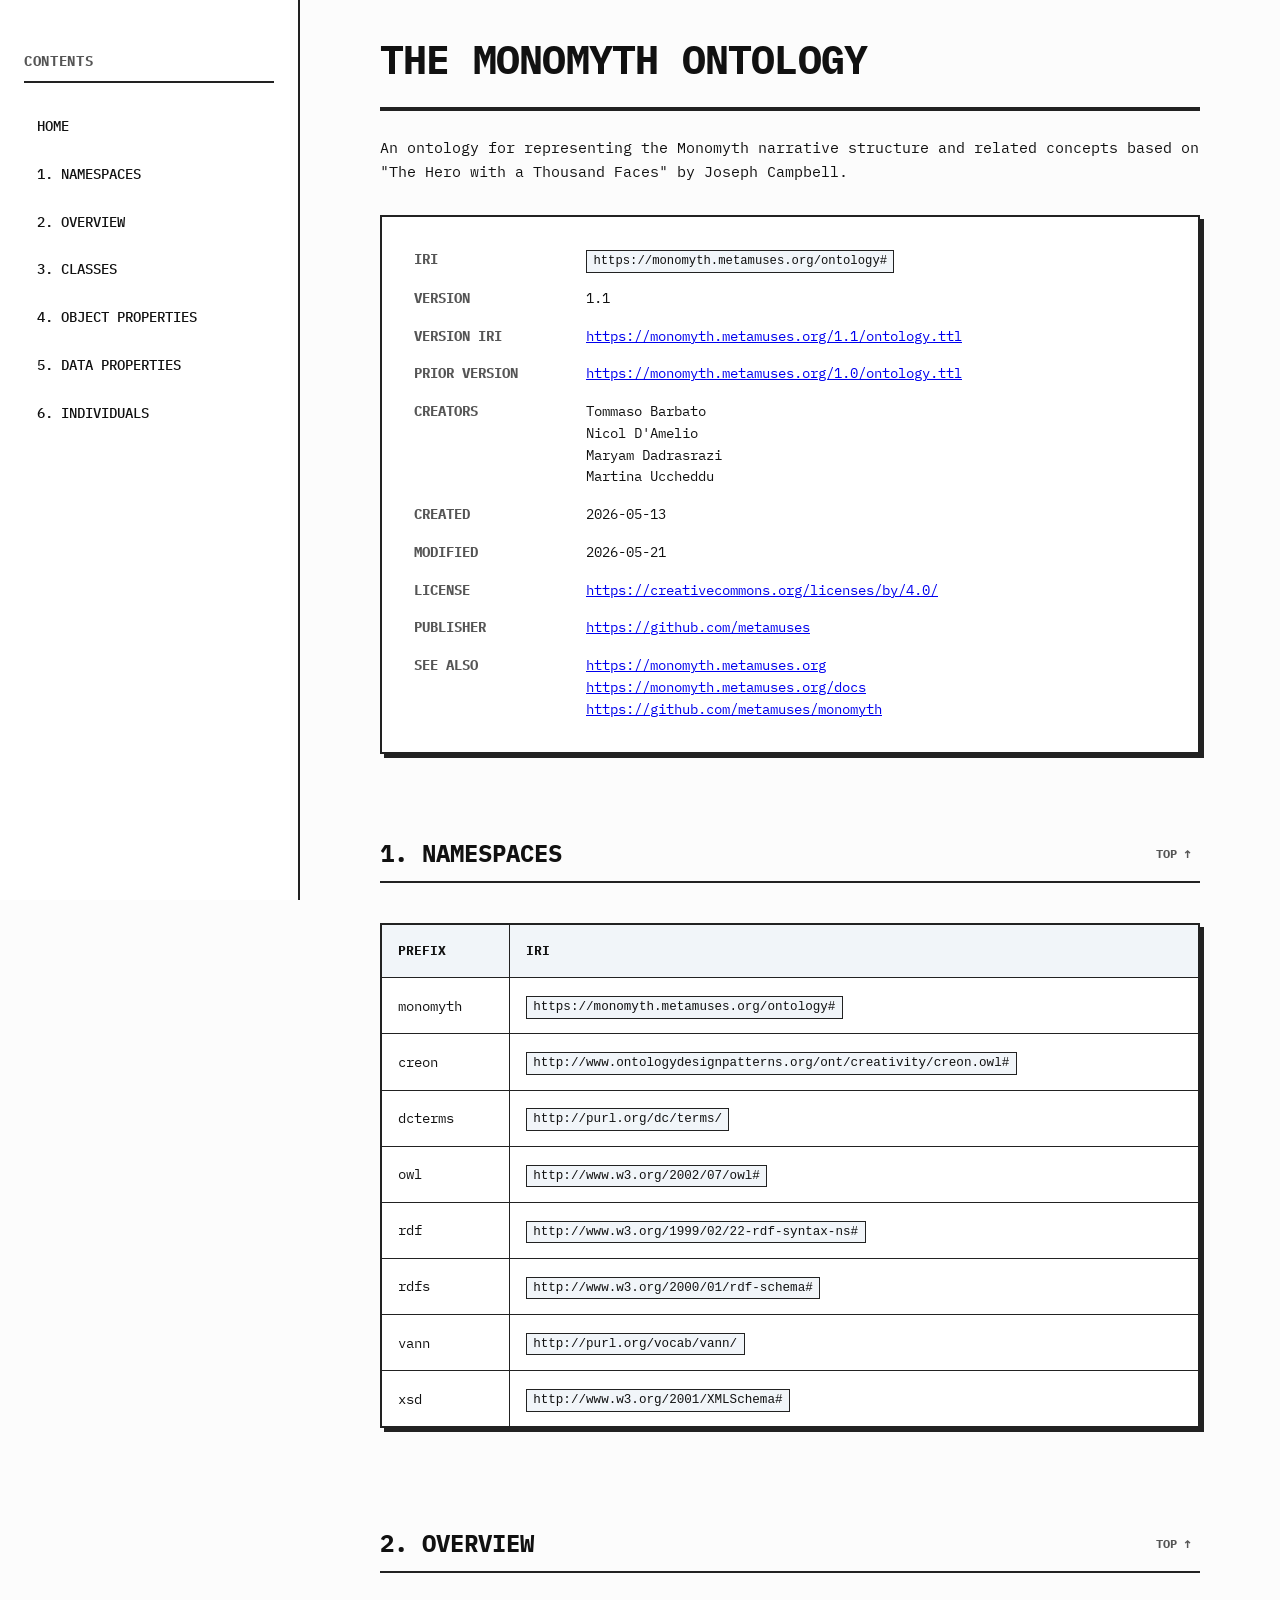
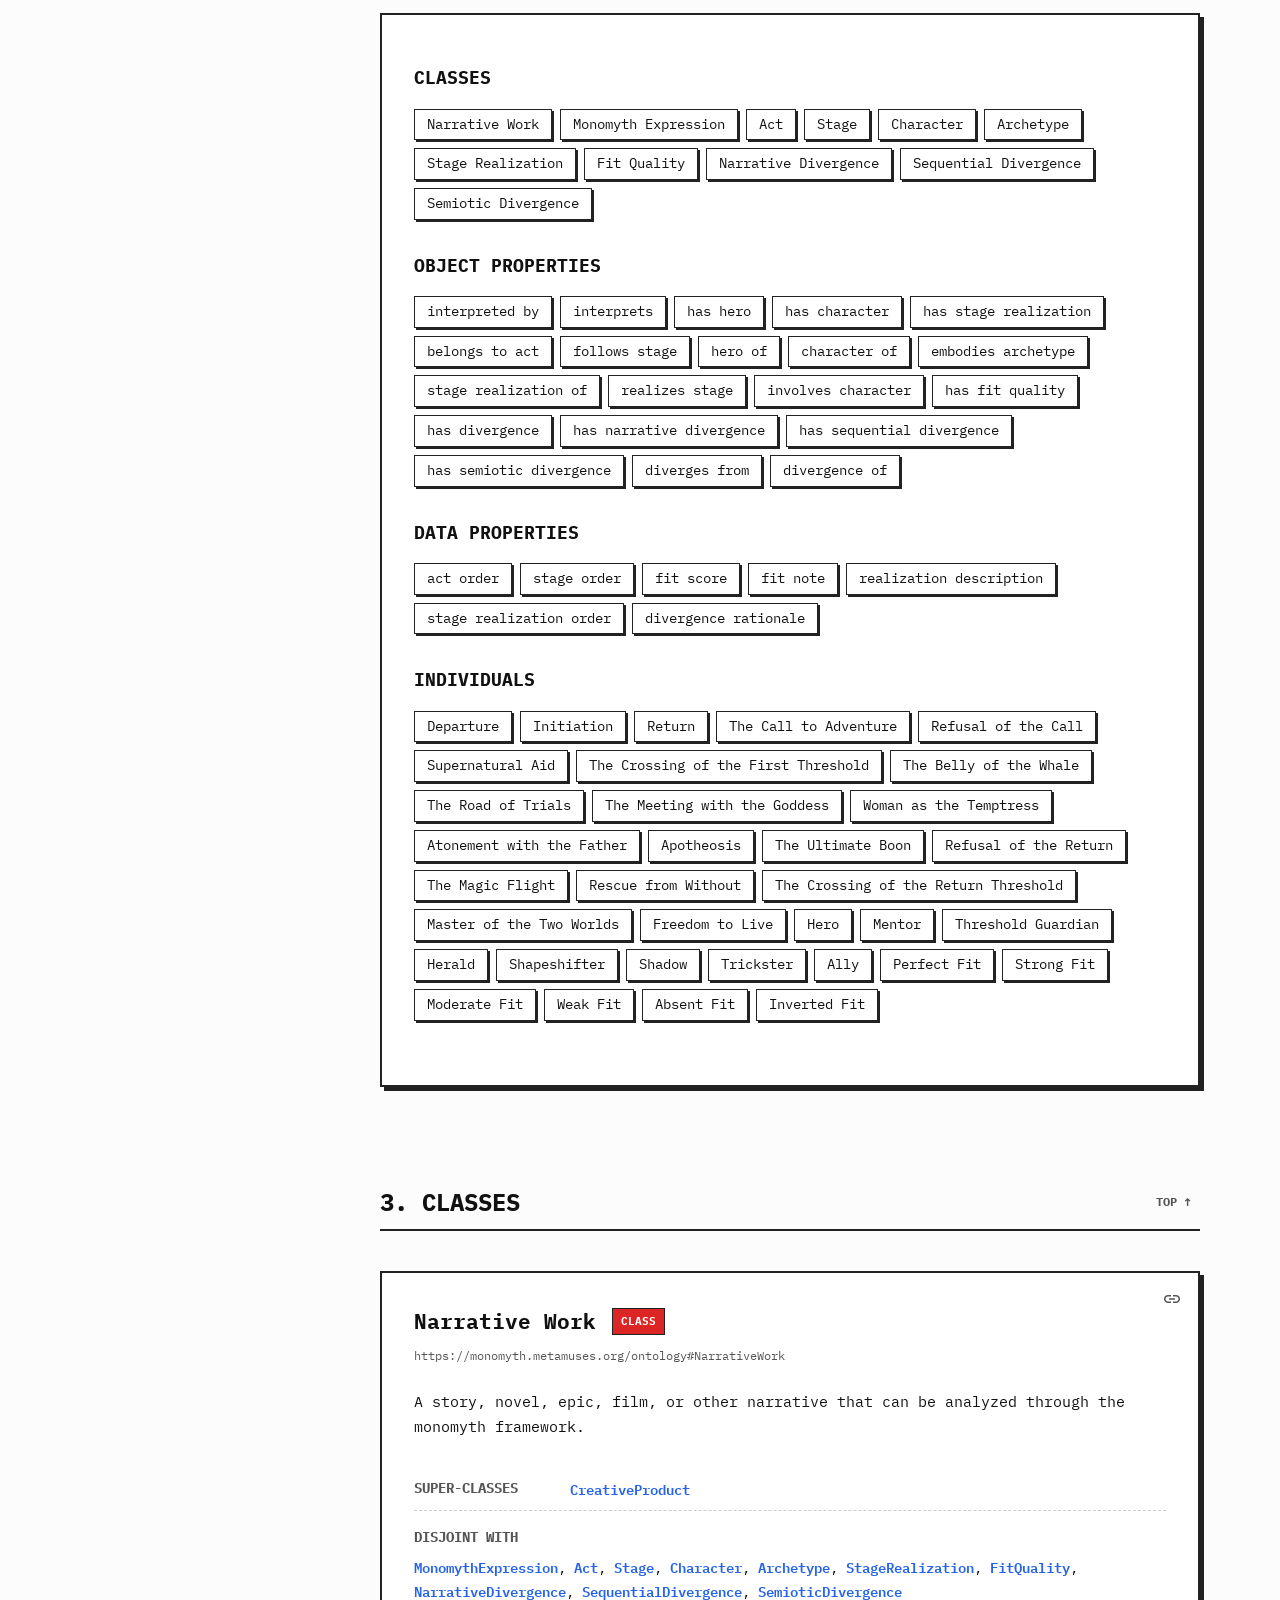
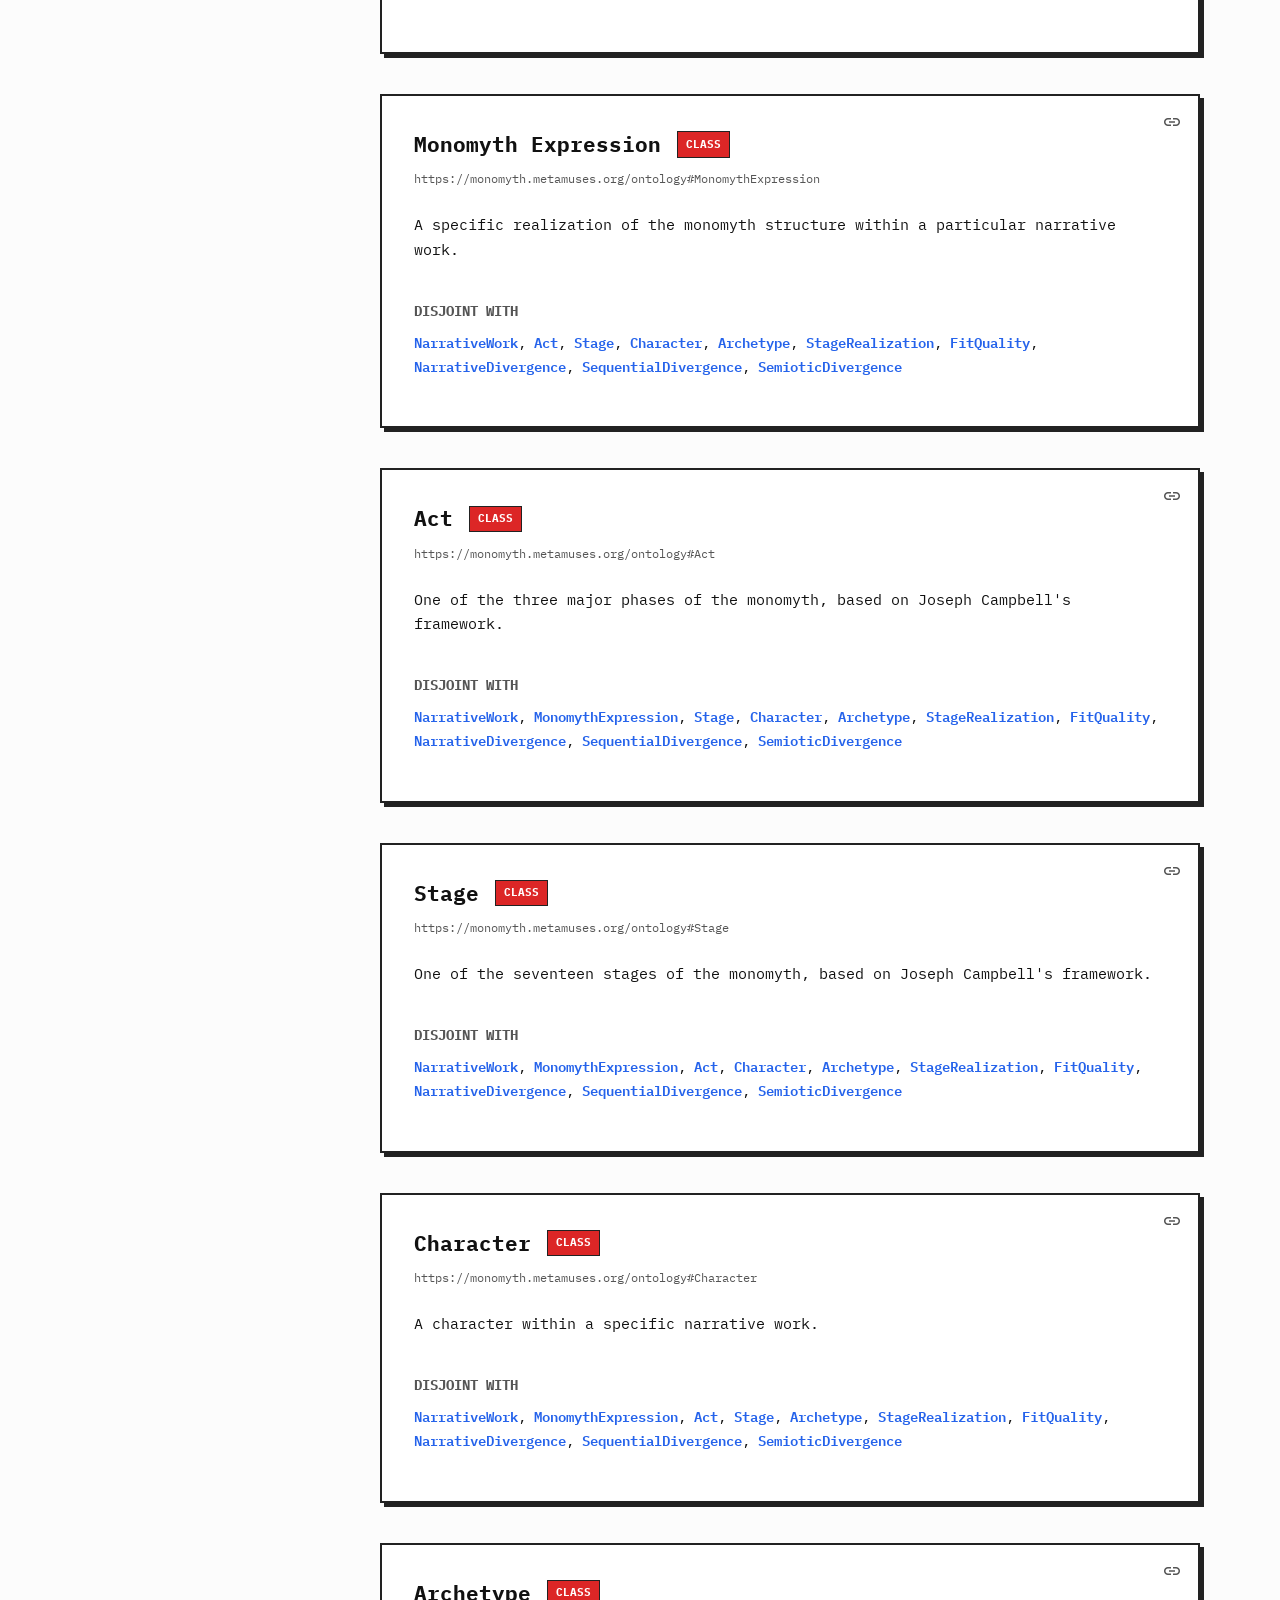
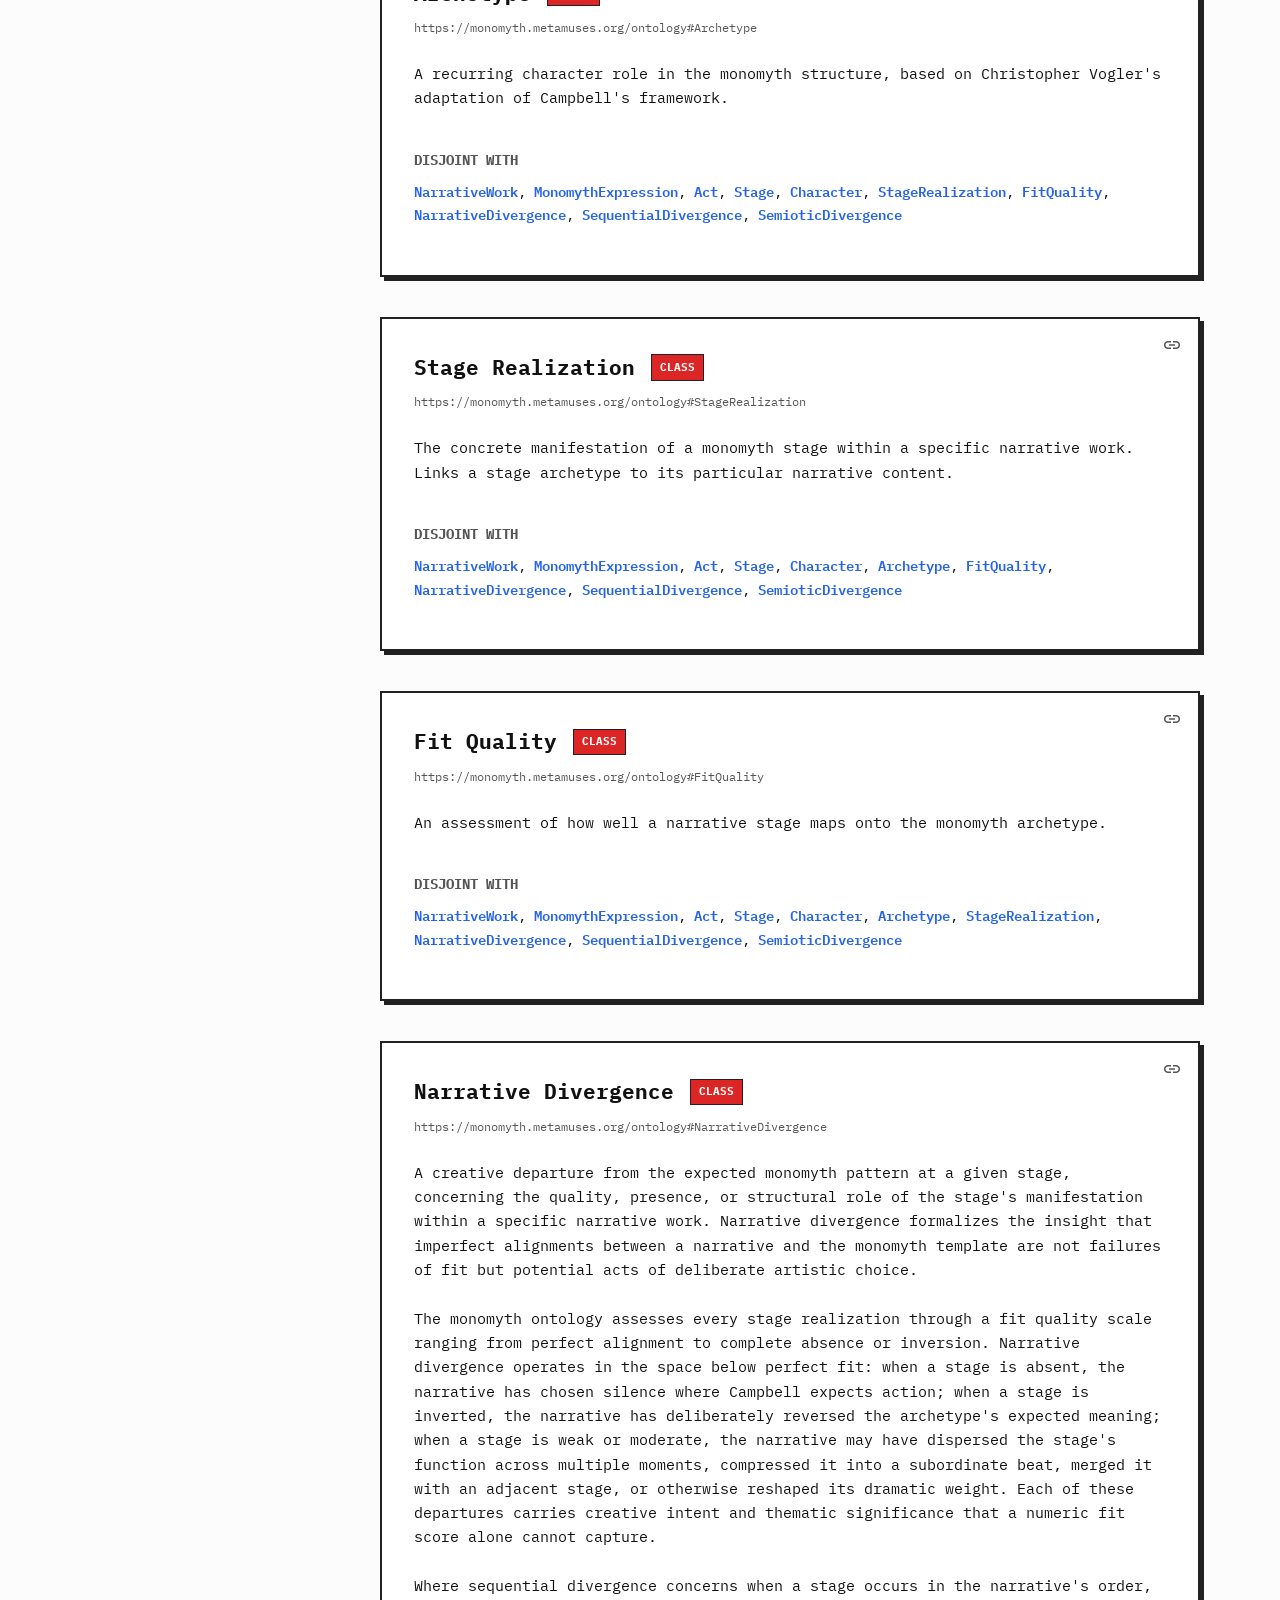
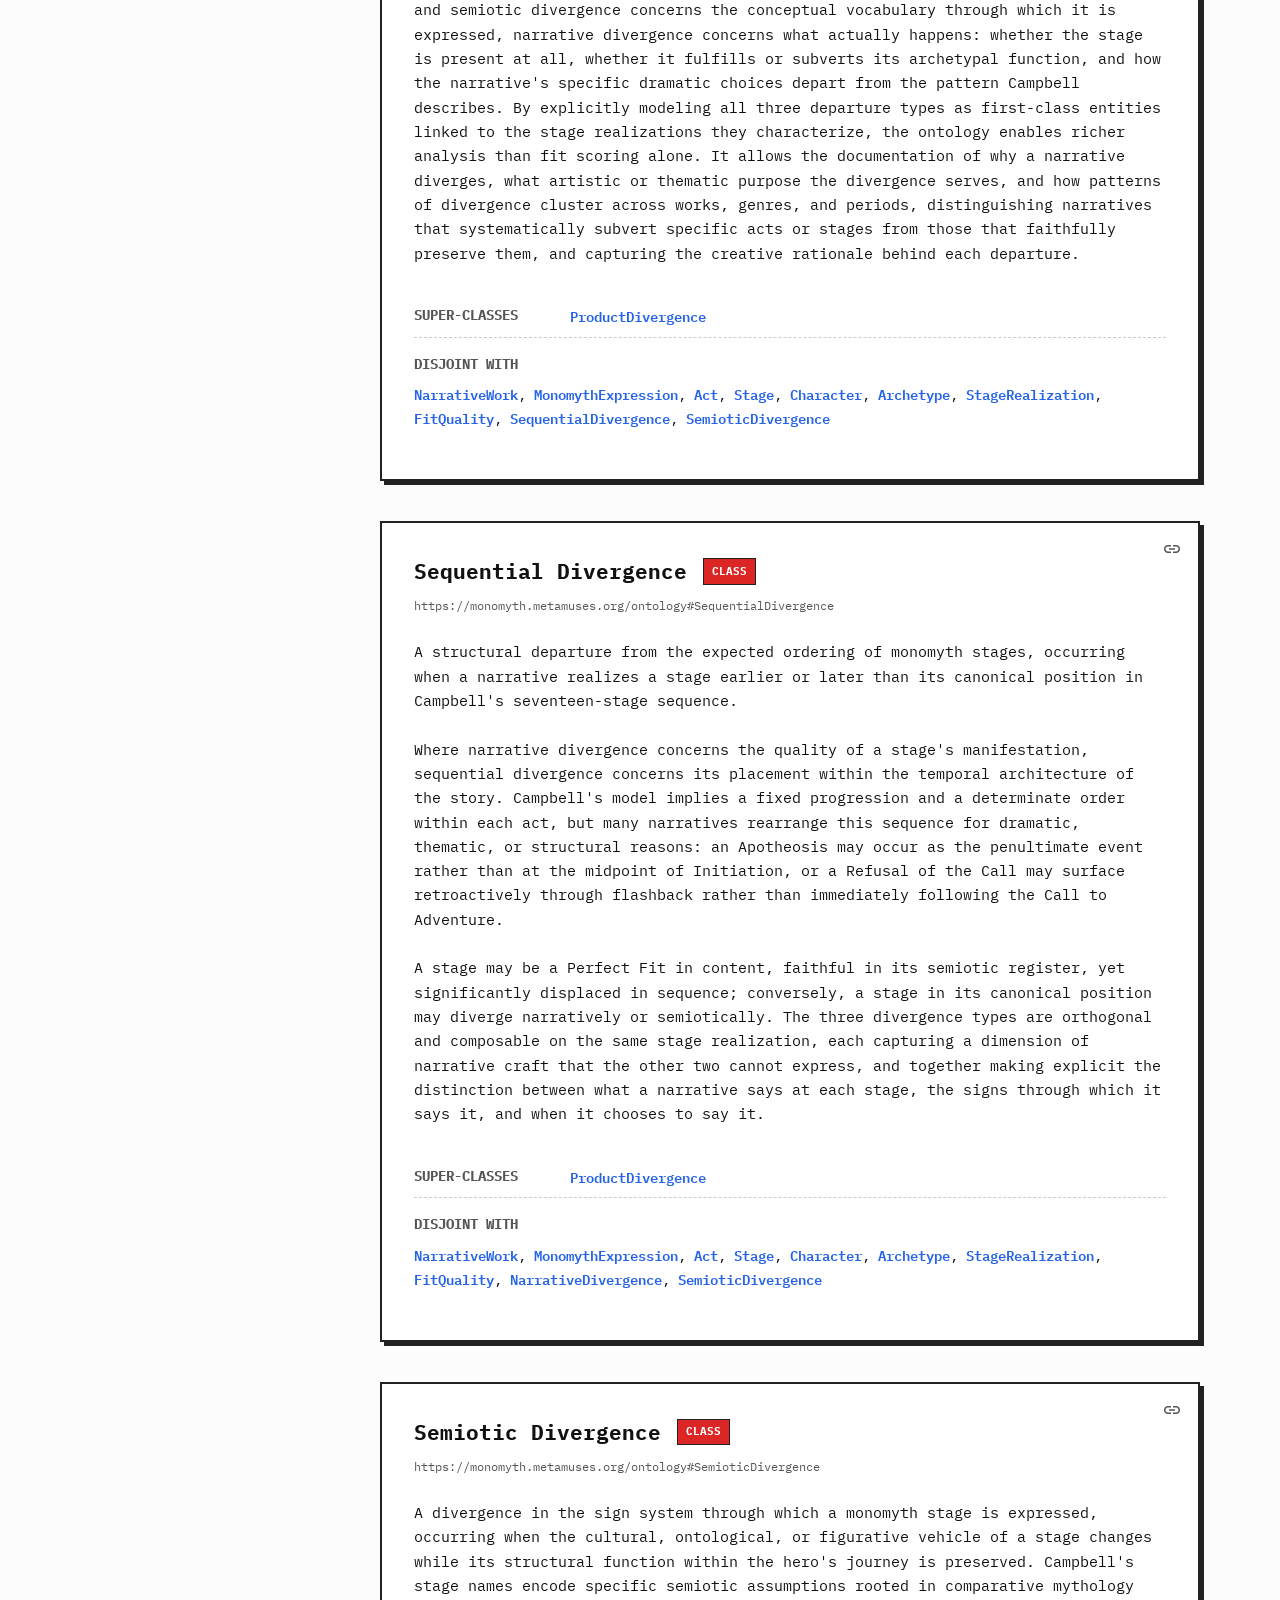
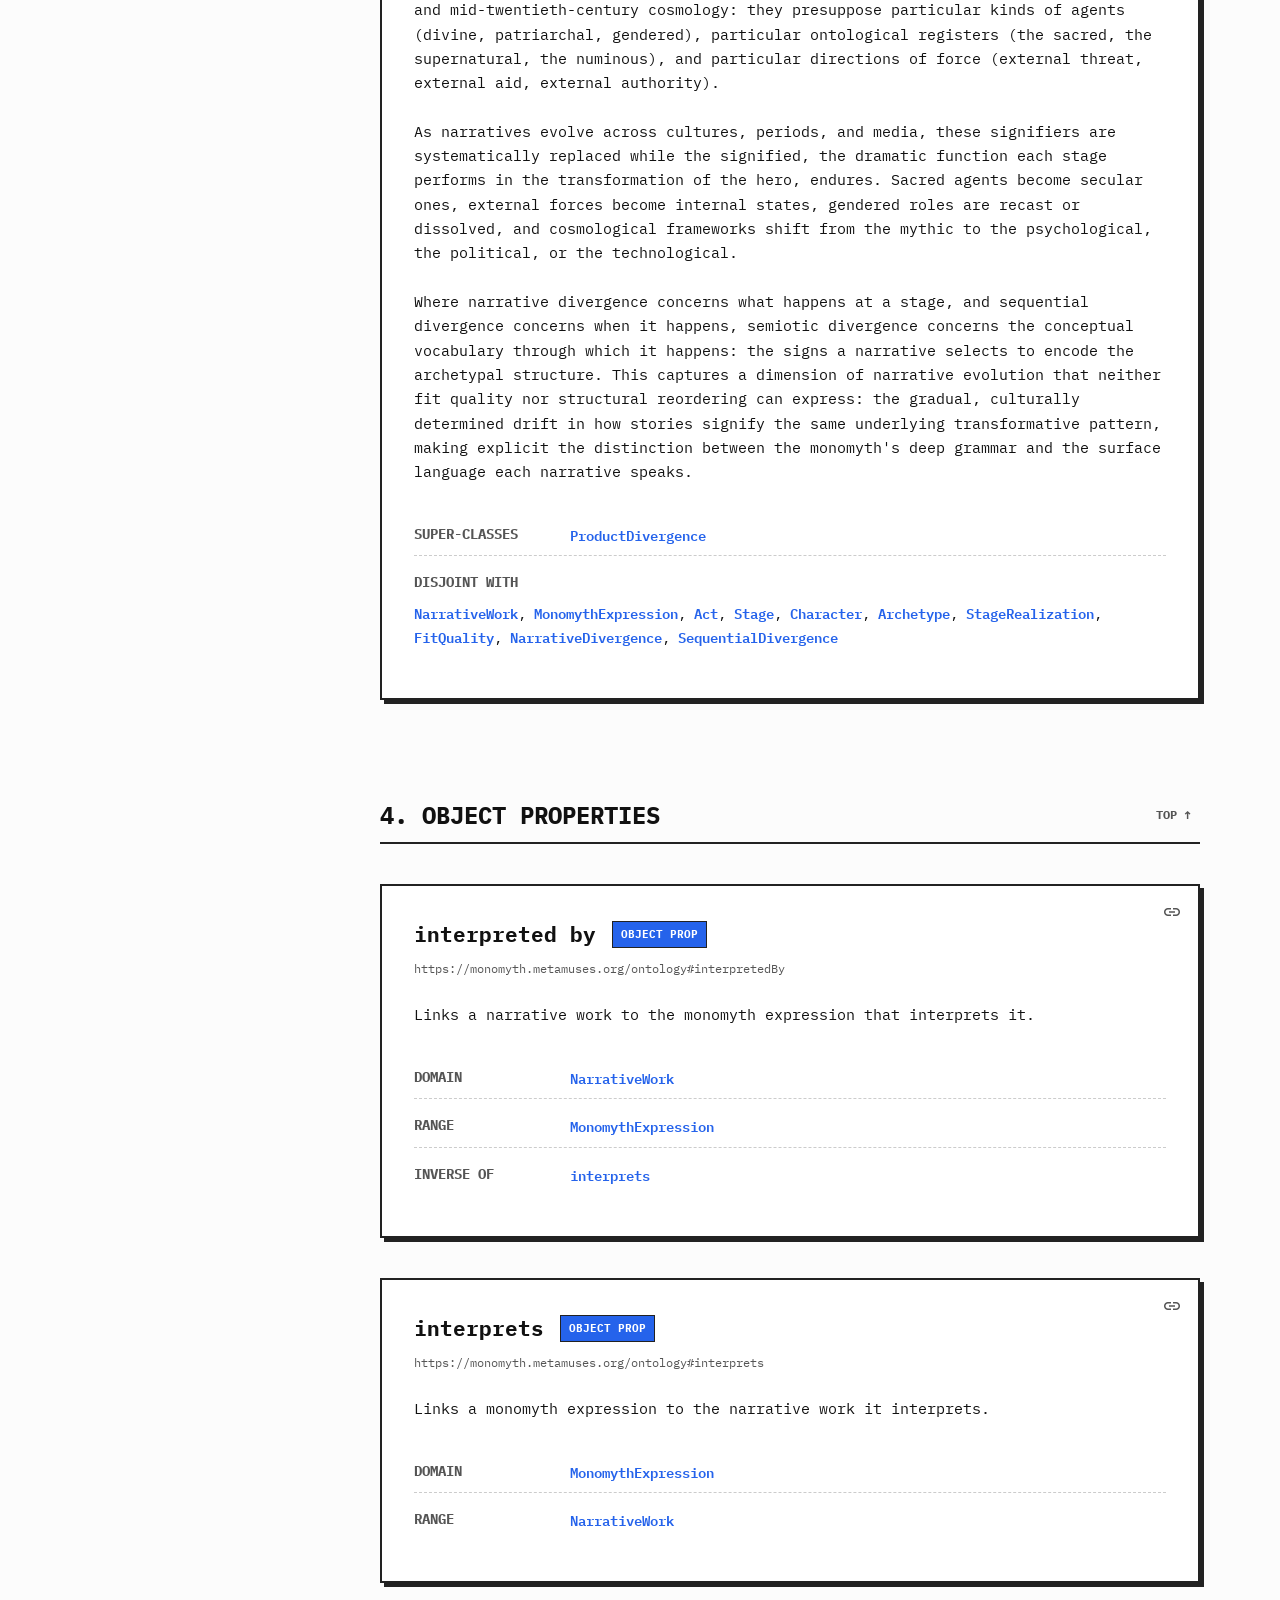
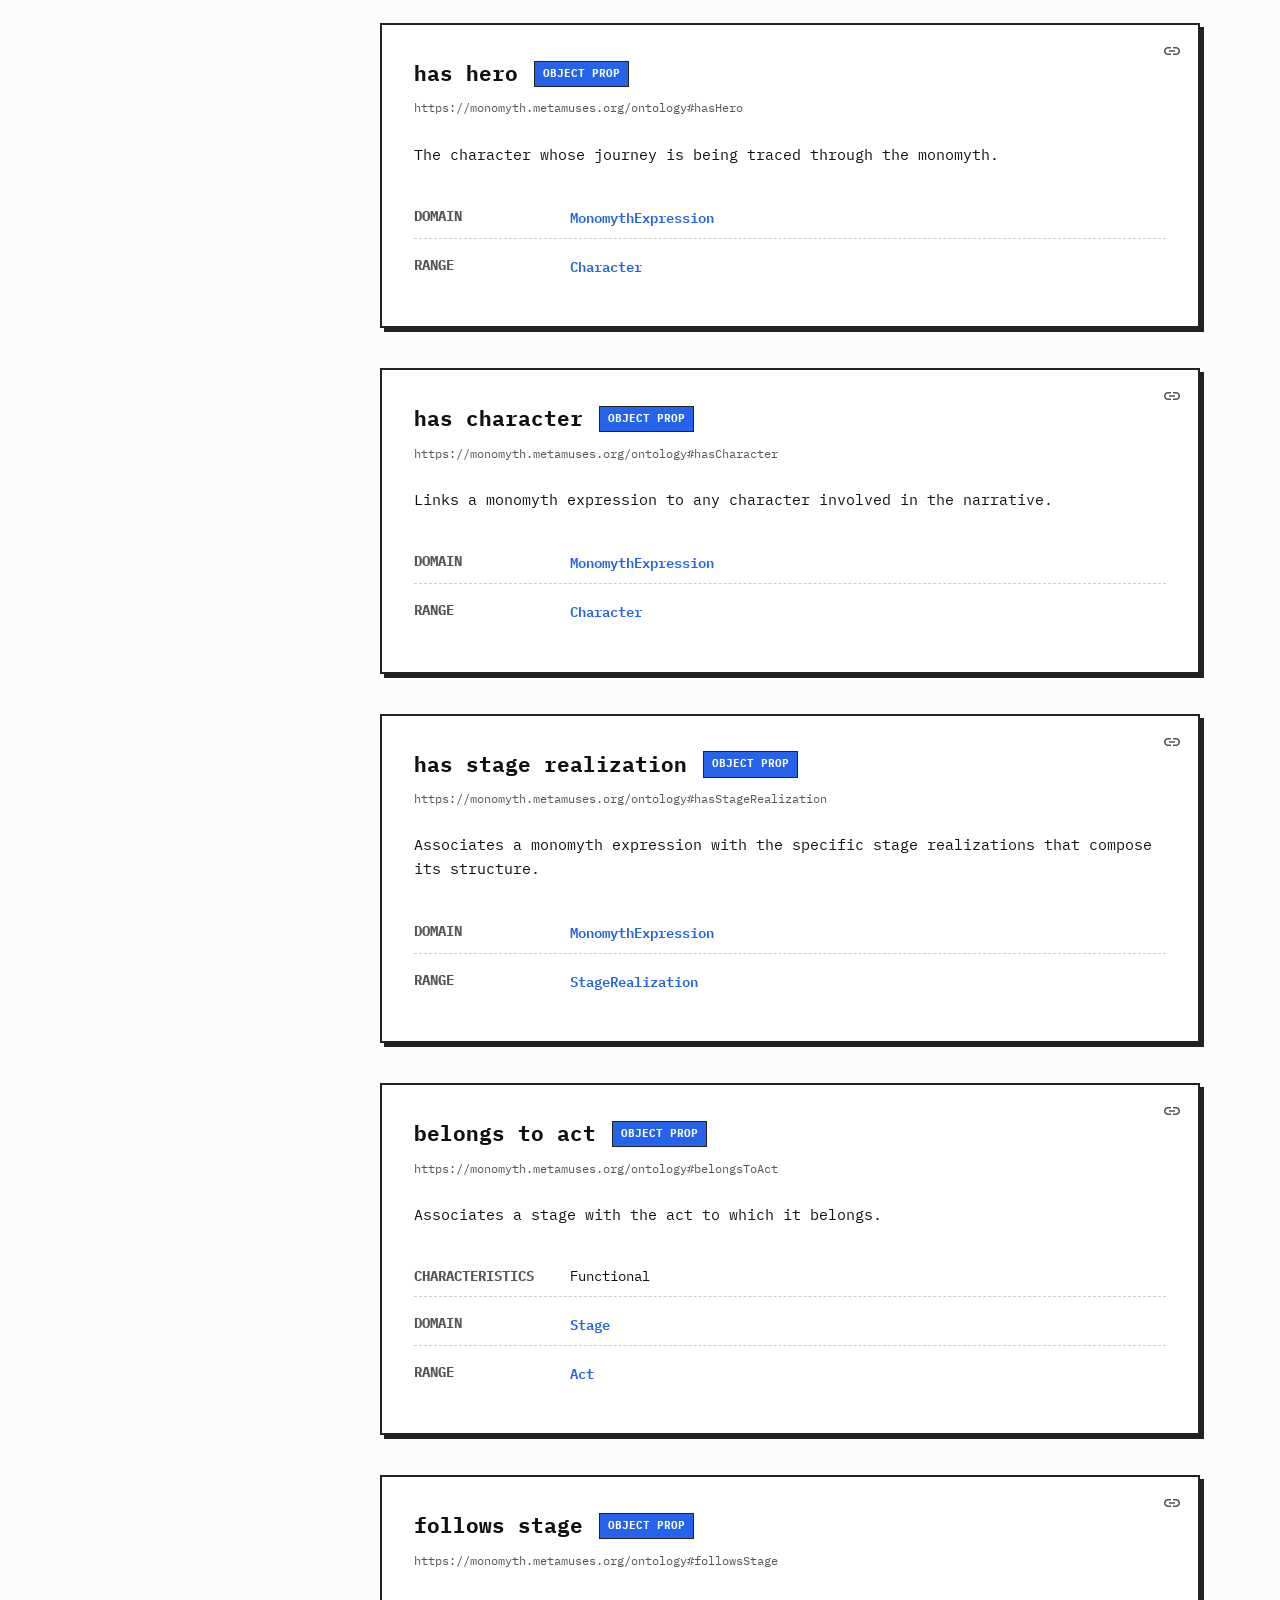
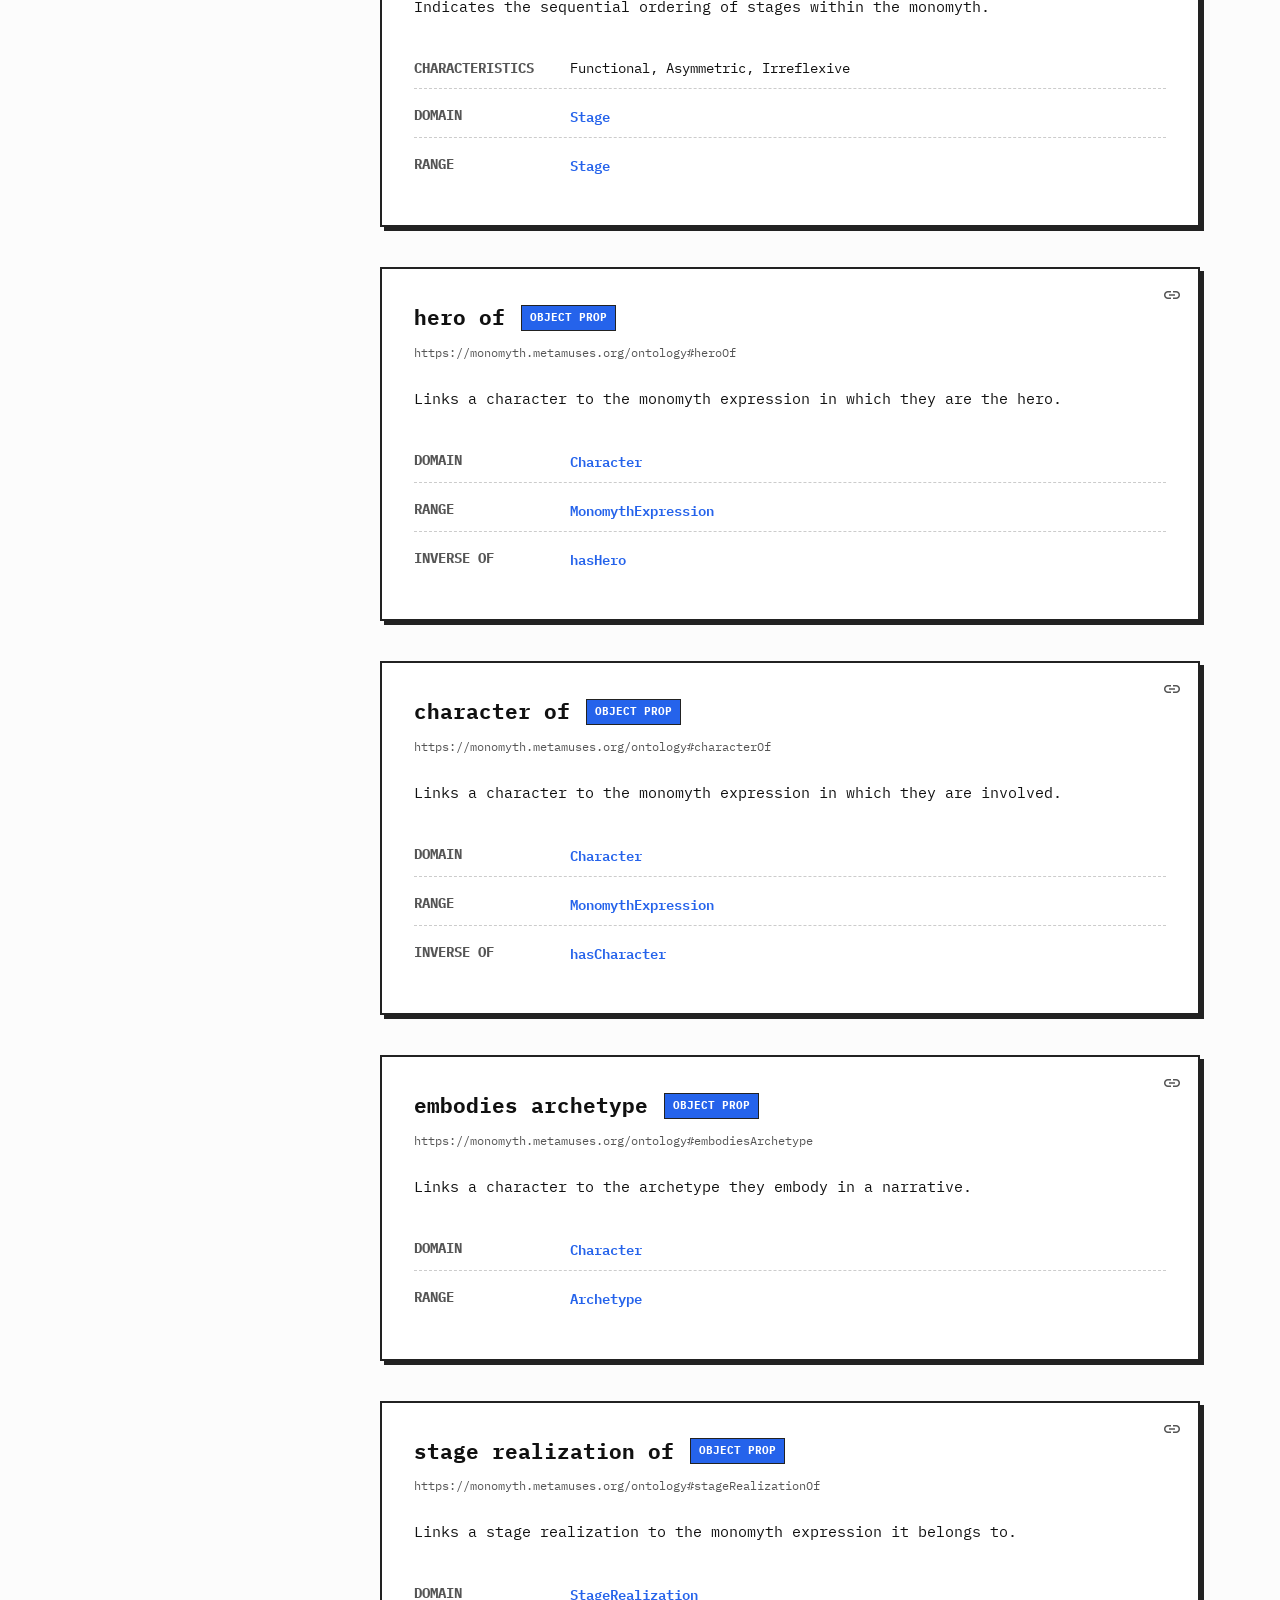
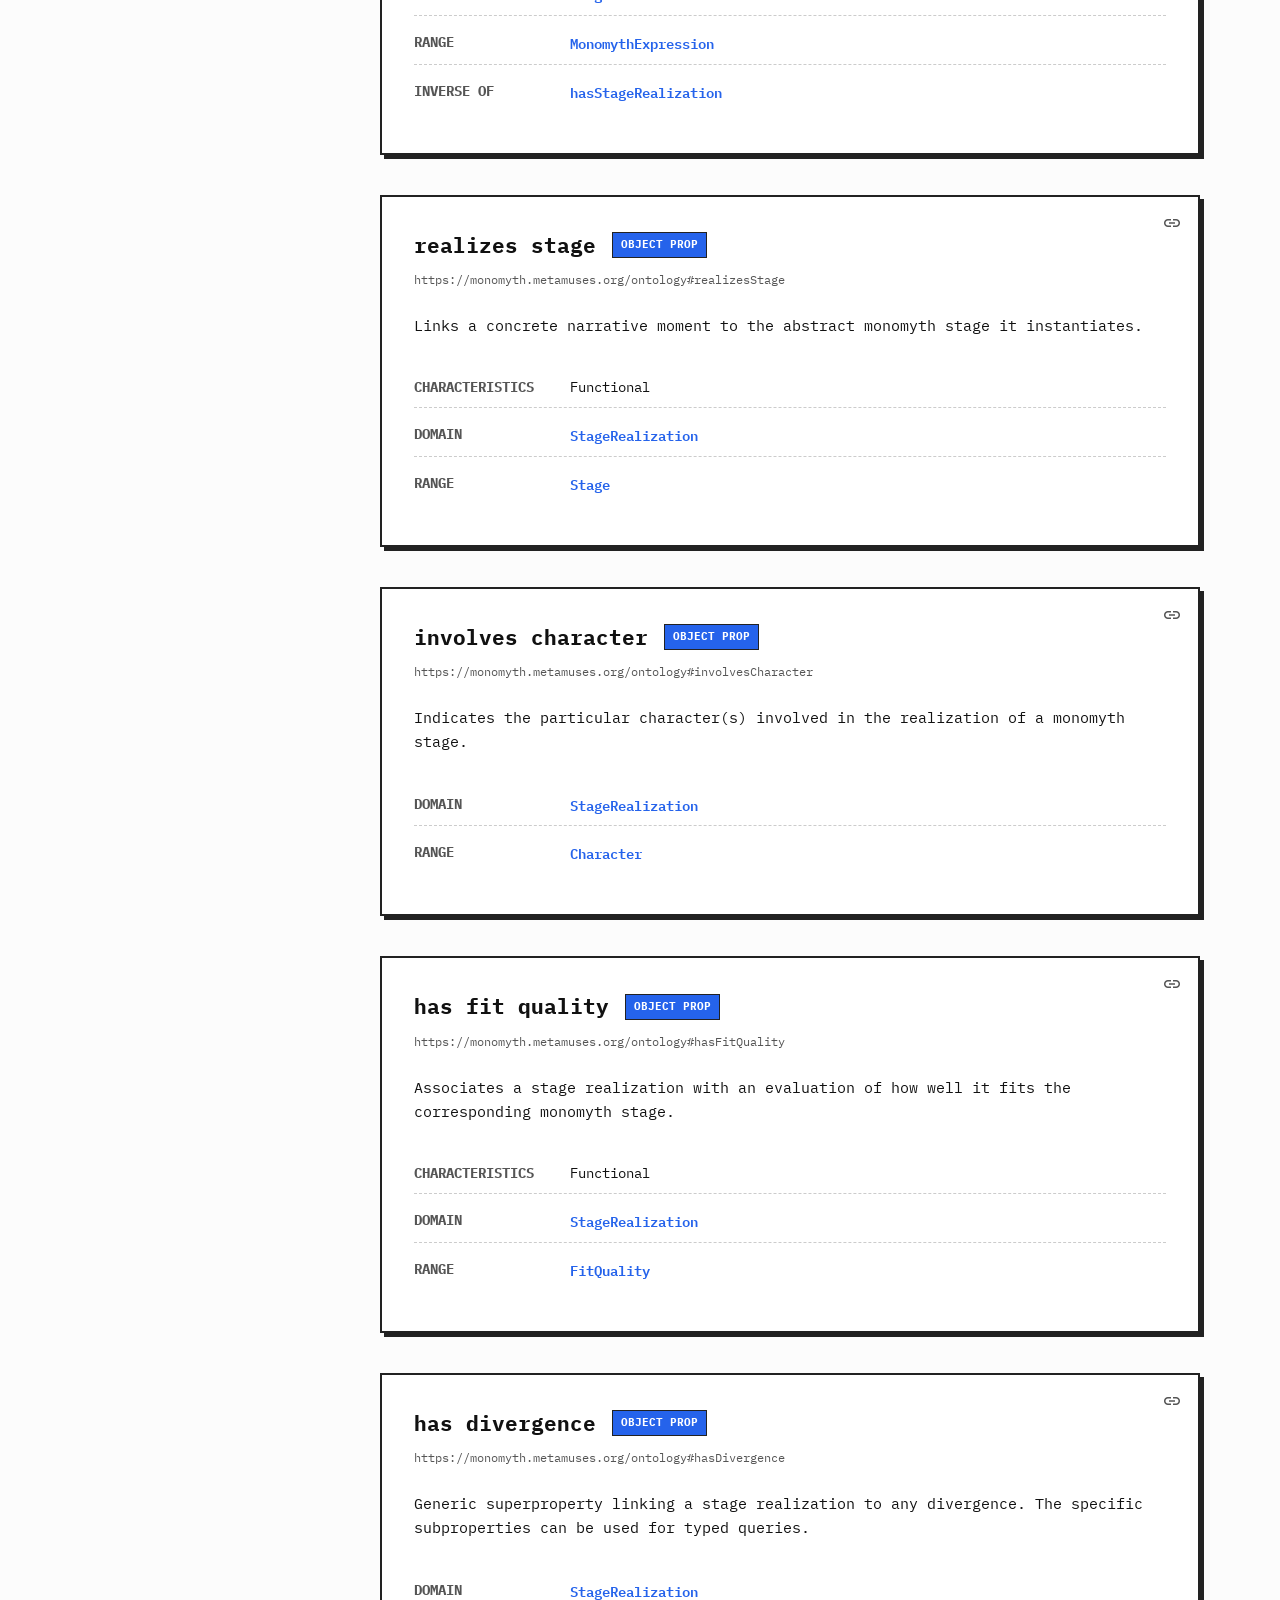
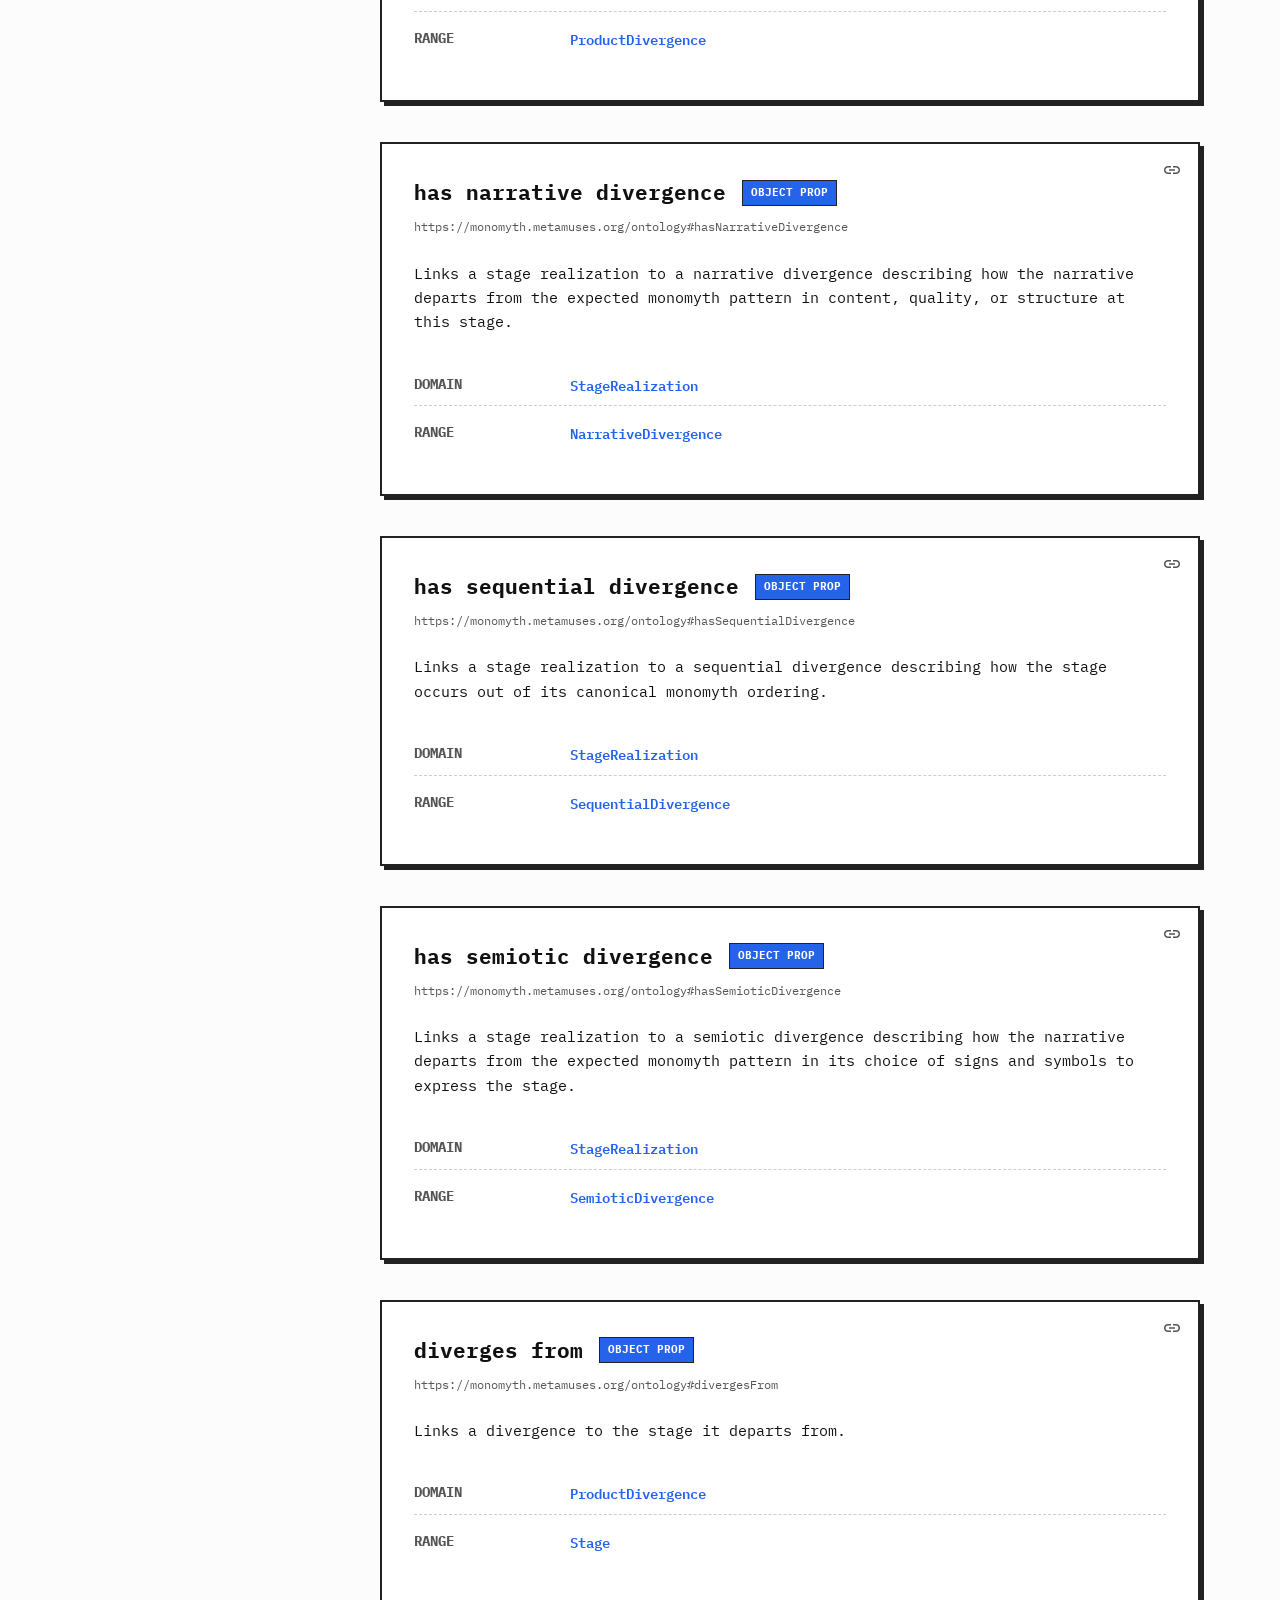
==== website/docs.html @ 97988327 "Add DOI to README section and to CITATION.cff" ====
<!DOCTYPE html>
<html lang="en">
<head>
    <meta charset="UTF-8">
    <meta name="viewport" content="width=device-width, initial-scale=1.0">
    <title>Monomyth - Documentation</title>
    <link rel="icon" type="image/svg+xml" href="/favicon.svg">
    <link rel="preconnect" href="https://fonts.googleapis.com">
    <link rel="preconnect" href="https://fonts.gstatic.com" crossorigin>
    <link href="https://fonts.googleapis.com/css2?family=IBM+Plex+Mono:ital,wght@0,400;0,500;0,600;0,700;1,400&display=swap" rel="stylesheet">
    <link href="https://fonts.googleapis.com/css2?family=Material+Symbols+Outlined:opsz,wght,FILL,GRAD@20,400,0,0" rel="stylesheet">
    <style>
        :root {
            --bg-color: #fcfcfc;
            --sidebar-bg: #ffffff;
            --text-main: #111111;
            --text-muted: #555555;
            --border-color: #222222;
            --card-bg: #ffffff;
            --primary-color: #2563eb;
            --primary-hover: #1d4ed8;
            --tag-class: #dc2626;
            --tag-op: #2563eb;
            --tag-dp: #16a34a;
            --tag-ni: #7c3aed;
            --font-mono: 'IBM Plex Mono', monospace;
        }

        html {
            scroll-behavior: smooth;
            scroll-padding-top: 28px;
        }

        * { box-sizing: border-box; }
        body {
            font-family: var(--font-mono);
            font-size: 14px;
            line-height: 1.6;
            color: var(--text-main);
            background-color: var(--bg-color);
            margin: 0;
            display: flex;
            overflow-wrap: break-word;
            word-wrap: break-word;
            -webkit-font-smoothing: antialiased;
        }
        .metadata-value { overflow-wrap: anywhere; word-break: break-word; }

        code {
            background: #f1f5f9;
            padding: 0.2rem 0.4rem;
            border-radius: 0;
            font-size: 0.9em;
            border: 1px solid var(--border-color);
            word-break: break-all;
            overflow-wrap: anywhere;
        }

        /* Sidebar */
        nav {
            width: 300px;
            height: 100vh;
            position: sticky;
            top: 0;
            background: var(--sidebar-bg);
            border-right: 2px solid var(--border-color);
            padding: 2.5rem 1.5rem;
            overflow-y: auto;
            flex-shrink: 0;
        }

        nav h2 { font-size: 0.85rem; text-transform: uppercase; color: var(--text-muted); letter-spacing: 0.05em; margin-bottom: 1.5rem; font-weight: 700; border-bottom: 2px solid var(--border-color); padding-bottom: 0.5rem; }
        nav ul { list-style: none; padding: 0; margin: 0; }
        nav li { margin-bottom: 0.5rem; }
        nav a {
            text-decoration: none;
            color: var(--text-main);
            font-size: 0.85rem;
            display: block;
            padding: 0.5rem 0.75rem;
            border: 1px solid transparent;
            transition: all 0.15s ease;
            font-weight: 500;
        }
        nav a:hover { background: #f1f5f9; border: 1px solid var(--border-color); color: var(--primary-color); }

        /* Main Content */
        main {
            flex-grow: 1;
            padding: 0rem 5rem;
            max-width: 1000px;
        }

        header { margin-bottom: 5rem; }
        header h1 { font-size: 2.5rem; font-weight: 700; margin-bottom: 1.5rem; text-transform: uppercase; letter-spacing: -0.02em; border-bottom: 4px solid var(--border-color); padding-bottom: 1rem; }

        .metadata-grid {
            display: grid;
            grid-template-columns: 140px 1fr;
            gap: 1rem 2rem;
            background: var(--card-bg);
            padding: 2rem;
            border: 2px solid var(--border-color);
            font-size: 0.85rem;
            box-shadow: 4px 4px 0 var(--border-color);
        }
        .metadata-label { font-weight: 700; color: var(--text-muted); text-transform: uppercase; }

        section { margin-bottom: 6rem; }
        section h2 {
            font-size: 1.5rem;
            font-weight: 700;
            margin-bottom: 2.5rem;
            padding-bottom: 0.5rem;
            border-bottom: 2px solid var(--border-color);
            display: flex;
            justify-content: space-between;
            align-items: center;
            text-transform: uppercase;
        }

        .entity-card {
            background: var(--card-bg);
            border: 2px solid var(--border-color);
            padding: 2rem;
            margin-bottom: 2.5rem;
            box-shadow: 4px 4px 0 var(--border-color);
            transition: transform 0.1s ease, box-shadow 0.1s ease;
            position: relative;
        }
        .entity-card:hover { transform: translate(-2px, -2px); box-shadow: 6px 6px 0 var(--border-color); }
        .entity-card.entity-preview-highlight {
            transform: translate(-2px, -2px);
            box-shadow: 6px 6px 0 var(--primary-color);
            border-color: var(--primary-color);
        }
        .overview-link:hover,
        .overview-link.is-hovering {
            background: #e2e8f0 !important;
            border-color: var(--text-main) !important;
        }

        .entity-header { display: flex; align-items: center; gap: 1rem; margin-bottom: 0.5rem; flex-wrap: wrap; }
        .entity-title { font-size: 1.3rem; font-weight: 700; margin: 0; }
        .entity-anchor {
            position: absolute;
            top: 1rem;
            right: 1rem;
            display: inline-flex;
            align-items: center;
            justify-content: center;
            color: var(--text-muted);
            text-decoration: none;
            transition: color 0.15s ease;
            font-size: 1rem;
            line-height: 1;
        }
        .entity-anchor:hover {
            color: var(--text-main);
        }
        .material-symbols-outlined {
            font-family: "Material Symbols Outlined";
            font-weight: normal;
            font-style: normal;
            font-size: 20px;
            line-height: 1;
            letter-spacing: normal;
            text-transform: none;
            display: inline-block;
            white-space: nowrap;
            word-wrap: normal;
            direction: ltr;
            -webkit-font-feature-settings: "liga";
            -webkit-font-smoothing: antialiased;
        }
        .entity-iri { font-size: 0.75rem; color: var(--text-muted); word-break: break-all; margin-bottom: 1.5rem; display: block; }

        .tag {
            font-size: 0.7rem;
            font-weight: 700;
            padding: 0.2rem 0.5rem;
            border: 1px solid var(--border-color);
            color: white;
            text-transform: uppercase;
        }
        .tag-c { background: var(--tag-class); }
        .tag-op { background: var(--tag-op); }
        .tag-dp { background: var(--tag-dp); }
        .tag-ni { background: var(--tag-ni); }

        .entity-comment { margin-bottom: 2rem; font-size: 0.95rem; }

        /* Property rows - using flex to keep items close */
        .property-row { display: flex; flex-wrap: wrap; gap: 0.5rem 1rem; font-size: 0.85rem; margin-bottom: 0.5rem; padding: 0.5rem 0; border-bottom: 1px dashed #ccc; }
        .property-row:last-child { border-bottom: none; }
        .property-label { font-weight: 700; color: var(--text-muted); text-transform: uppercase; width: 140px; flex-shrink: 0; }
        .property-value { flex-grow: 1; min-width: 0; overflow-wrap: anywhere; word-break: break-word; }
        .property-value a { color: var(--primary-color); text-decoration: none; font-weight: 600; border-bottom: 1px solid transparent; transition: all 0.15s; }
        .property-value a:hover { border-bottom: 1px solid var(--primary-color); }

        table { width: 100%; border-collapse: collapse; background: var(--card-bg); border: 2px solid var(--border-color); box-shadow: 4px 4px 0 var(--border-color); margin-bottom: 2rem; }
        th, td { padding: 1rem; text-align: left; border: 1px solid var(--border-color); }
        th { background: #f1f5f9; font-weight: 700; font-size: 0.8rem; text-transform: uppercase; }

        .back-to-top { font-size: 0.75rem; color: var(--text-muted); text-decoration: none; font-weight: 700; text-transform: uppercase; border: 1px solid transparent; padding: 0.2rem 0.5rem; transition: all 0.15s; }
        .back-to-top:hover { border: 1px solid var(--border-color); color: var(--text-main); background: #f1f5f9; }

        /* Mobile Header */
        .mobile-header {
            display: none;
            position: sticky;
            top: 0;
            background: var(--bg-color);
            border-bottom: 2px solid var(--border-color);
            padding: 1rem 1.5rem;
            z-index: 100;
            align-items: center;
            justify-content: space-between;
        }

        .menu-toggle {
            background: white;
            border: 2px solid var(--border-color);
            color: var(--text-main);
            cursor: pointer;
            padding: 0.4rem 0.75rem;
            display: flex;
            align-items: center;
            gap: 0.5rem;
            font-weight: 700;
            font-family: var(--font-mono);
            font-size: 0.8rem;
            text-transform: uppercase;
            box-shadow: 2px 2px 0 var(--border-color);
            transition: transform 0.1s, box-shadow 0.1s;
        }
        .menu-toggle:active { transform: translate(2px, 2px); box-shadow: 0 0 0 var(--border-color); }

        .nav-backdrop {
            display: none;
            position: fixed;
            inset: 0;
            background: rgba(0, 0, 0, 0.4);
            z-index: 140;
            backdrop-filter: blur(2px);
        }

        @media (max-width: 768px) {
            html { scroll-padding-top: 80px; }
            body { flex-direction: column; }
            .mobile-header { display: flex; }
            .entity-anchor { display: none; }
            nav {
                position: fixed;
                left: -300px;
                top: 0;
                width: 300px;
                height: 100vh;
                z-index: 150;
                transition: left 0.3s ease;
                box-shadow: 4px 0 0 var(--border-color);
            }
            nav.open { left: 0; }
            .nav-backdrop.open { display: block; }
            main { padding: 1rem 1.5rem; width: 100%; max-width: none; overflow-x: hidden; }
            header { margin-bottom: 3rem; }
            header h1 { font-size: 1.8rem; }
            .metadata-grid { grid-template-columns: 1fr; padding: 1.5rem; }
            section h2 { font-size: 1.25rem; margin-bottom: 2rem; flex-wrap: wrap; gap: 1rem; }
            .entity-card { padding: 1.5rem; }
            .property-row { flex-direction: column; gap: 0.25rem; }
            .property-label { width: auto; }
            table { display: block; overflow-x: auto; -webkit-overflow-scrolling: touch; }
        }
    </style>
</head>
<body>

<div class="nav-backdrop" id="backdrop"></div>

<div class="mobile-header">
    <button class="menu-toggle" id="menuToggle">
        <svg width="20" height="20" viewBox="0 0 24 24" fill="none" stroke="currentColor" stroke-width="2">
            <line x1="3" y1="12" x2="21" y2="12"></line>
            <line x1="3" y1="6" x2="21" y2="6"></line>
            <line x1="3" y1="18" x2="21" y2="18"></line>
        </svg>
        MENU
    </button>
    <span style="font-weight: 700; font-size: 0.85rem; text-transform: uppercase;">monomyth</span>
</div>

<nav id="sidebar">
    <h2>Contents</h2>
    <ul>
        <li><a href="#metadata">HOME</a></li>
        <li><a href="#namespaces">1. NAMESPACES</a></li>
        <li><a href="#overview">2. OVERVIEW</a></li>
        <li><a href="#classes">3. CLASSES</a></li>
        <li><a href="#object-properties">4. OBJECT PROPERTIES</a></li>
        <li><a href="#data-properties">5. DATA PROPERTIES</a></li>
        <li><a href="#individuals">6. INDIVIDUALS</a></li>
    </ul>
</nav>

<script>
    document.addEventListener('DOMContentLoaded', () => {
        const menuToggle = document.getElementById('menuToggle');
        const sidebar = document.getElementById('sidebar');
        const backdrop = document.getElementById('backdrop');

        function toggleMenu() {
            sidebar.classList.toggle('open');
            backdrop.classList.toggle('open');
            document.body.style.overflow = sidebar.classList.contains('open') ? 'hidden' : '';
        }

        menuToggle.addEventListener('click', toggleMenu);
        backdrop.addEventListener('click', toggleMenu);

        sidebar.querySelectorAll('a').forEach(link => {
            link.addEventListener('click', () => {
                if (window.innerWidth <= 768) toggleMenu();
            });
        });

        const clearOverviewHighlights = () => {
            document.querySelectorAll('.entity-preview-highlight').forEach(card => {
                card.classList.remove('entity-preview-highlight');
            });
            document.querySelectorAll('.overview-link.is-hovering').forEach(link => {
                link.classList.remove('is-hovering');
            });
        };

        document.querySelectorAll('.overview-link').forEach(link => {
            const targetId = link.dataset.target;
            if (!targetId) return;
            const targetCard = document.getElementById(targetId);
            if (!targetCard) return;

            link.addEventListener('mouseenter', () => {
                clearOverviewHighlights();
                link.classList.add('is-hovering');
                targetCard.classList.add('entity-preview-highlight');
            });
            link.addEventListener('mouseleave', () => {
                link.classList.remove('is-hovering');
                targetCard.classList.remove('entity-preview-highlight');
            });
            link.addEventListener('focus', () => {
                clearOverviewHighlights();
                link.classList.add('is-hovering');
                targetCard.classList.add('entity-preview-highlight');
            });
            link.addEventListener('blur', () => {
                link.classList.remove('is-hovering');
                targetCard.classList.remove('entity-preview-highlight');
            });
            link.addEventListener('click', () => {
                clearOverviewHighlights();
                link.classList.add('is-hovering');
                targetCard.classList.add('entity-preview-highlight');
                setTimeout(() => {
                    link.classList.remove('is-hovering');
                    targetCard.classList.remove('entity-preview-highlight');
                }, 1400);
            });
        });
    });
</script>

<main>
    <header id="metadata">
        <h1>The Monomyth Ontology</h1>
        <p class="entity-comment">An ontology for representing the Monomyth narrative structure and related
concepts based on "The Hero with a Thousand Faces" by Joseph Campbell.</p>
        <div class="metadata-grid">
            <div class="metadata-label">IRI</div><div class="metadata-value"><code>https://monomyth.metamuses.org/ontology#</code></div>
            <div class="metadata-label">Version</div><div class="metadata-value">1.1</div>
            <div class="metadata-label">Version IRI</div><div class="metadata-value"><a href="https://monomyth.metamuses.org/1.1/ontology.ttl">https://monomyth.metamuses.org/1.1/ontology.ttl</a></div>
            <div class="metadata-label">Prior Version</div><div class="metadata-value"><a href="https://monomyth.metamuses.org/1.0/ontology.ttl">https://monomyth.metamuses.org/1.0/ontology.ttl</a></div>
            <div class="metadata-label">Creators</div><div class="metadata-value">Tommaso Barbato<br>Nicol D'Amelio<br>Maryam Dadrasrazi<br>Martina Uccheddu</div>
            <div class="metadata-label">Created</div><div class="metadata-value">2026-05-13</div>
            <div class="metadata-label">Modified</div><div class="metadata-value">2026-05-21</div>
            <div class="metadata-label">License</div><div class="metadata-value"><a href="https://creativecommons.org/licenses/by/4.0/">https://creativecommons.org/licenses/by/4.0/</a></div>
            <div class="metadata-label">Publisher</div><div class="metadata-value"><a href="https://github.com/metamuses">https://github.com/metamuses</a></div>
            <div class="metadata-label">See Also</div><div class="metadata-value"><a href="https://monomyth.metamuses.org">https://monomyth.metamuses.org</a><br> <a href="https://monomyth.metamuses.org/docs">https://monomyth.metamuses.org/docs</a><br> <a href="https://github.com/metamuses/monomyth">https://github.com/metamuses/monomyth</a><br></div>
        </div>
    </header>

    <section id="namespaces">
        <h2>1. Namespaces <a href="#metadata" class="back-to-top">TOP &uarr;</a></h2>
        <table>
            <thead><tr><th>Prefix</th><th>IRI</th></tr></thead>
            <tbody>
                <tr><td>monomyth</td><td><code>https://monomyth.metamuses.org/ontology#</code></td></tr>
                <tr><td>creon</td><td><code>http://www.ontologydesignpatterns.org/ont/creativity/creon.owl#</code></td></tr>
                <tr><td>dcterms</td><td><code>http://purl.org/dc/terms/</code></td></tr>
                <tr><td>owl</td><td><code>http://www.w3.org/2002/07/owl#</code></td></tr>
                <tr><td>rdf</td><td><code>http://www.w3.org/1999/02/22-rdf-syntax-ns#</code></td></tr>
                <tr><td>rdfs</td><td><code>http://www.w3.org/2000/01/rdf-schema#</code></td></tr>
                <tr><td>vann</td><td><code>http://purl.org/vocab/vann/</code></td></tr>
                <tr><td>xsd</td><td><code>http://www.w3.org/2001/XMLSchema#</code></td></tr>
            </tbody>
        </table>
    </section>

    <section id="overview">
        <h2>2. Overview <a href="#metadata" class="back-to-top">TOP &uarr;</a></h2>
        <div class="metadata-grid" style="display: block;">
            <div style="margin-bottom: 2rem;">
                <h3 style="font-size: 1.1rem; margin-bottom: 1rem; text-transform: uppercase;">Classes</h3>
                <div style="display: flex; flex-wrap: wrap; gap: 0.5rem;">
                    <a class="overview-link" data-target="NarrativeWork" href="#NarrativeWork" style="border:1px solid var(--border-color); background:white; padding: 0.25rem 0.75rem; font-size: 0.85rem; text-decoration:none; color:var(--text-main); box-shadow: 2px 2px 0 var(--border-color);">Narrative Work</a> <a class="overview-link" data-target="MonomythExpression" href="#MonomythExpression" style="border:1px solid var(--border-color); background:white; padding: 0.25rem 0.75rem; font-size: 0.85rem; text-decoration:none; color:var(--text-main); box-shadow: 2px 2px 0 var(--border-color);">Monomyth Expression</a> <a class="overview-link" data-target="Act" href="#Act" style="border:1px solid var(--border-color); background:white; padding: 0.25rem 0.75rem; font-size: 0.85rem; text-decoration:none; color:var(--text-main); box-shadow: 2px 2px 0 var(--border-color);">Act</a> <a class="overview-link" data-target="Stage" href="#Stage" style="border:1px solid var(--border-color); background:white; padding: 0.25rem 0.75rem; font-size: 0.85rem; text-decoration:none; color:var(--text-main); box-shadow: 2px 2px 0 var(--border-color);">Stage</a> <a class="overview-link" data-target="Character" href="#Character" style="border:1px solid var(--border-color); background:white; padding: 0.25rem 0.75rem; font-size: 0.85rem; text-decoration:none; color:var(--text-main); box-shadow: 2px 2px 0 var(--border-color);">Character</a> <a class="overview-link" data-target="Archetype" href="#Archetype" style="border:1px solid var(--border-color); background:white; padding: 0.25rem 0.75rem; font-size: 0.85rem; text-decoration:none; color:var(--text-main); box-shadow: 2px 2px 0 var(--border-color);">Archetype</a> <a class="overview-link" data-target="StageRealization" href="#StageRealization" style="border:1px solid var(--border-color); background:white; padding: 0.25rem 0.75rem; font-size: 0.85rem; text-decoration:none; color:var(--text-main); box-shadow: 2px 2px 0 var(--border-color);">Stage Realization</a> <a class="overview-link" data-target="FitQuality" href="#FitQuality" style="border:1px solid var(--border-color); background:white; padding: 0.25rem 0.75rem; font-size: 0.85rem; text-decoration:none; color:var(--text-main); box-shadow: 2px 2px 0 var(--border-color);">Fit Quality</a> <a class="overview-link" data-target="NarrativeDivergence" href="#NarrativeDivergence" style="border:1px solid var(--border-color); background:white; padding: 0.25rem 0.75rem; font-size: 0.85rem; text-decoration:none; color:var(--text-main); box-shadow: 2px 2px 0 var(--border-color);">Narrative Divergence</a> <a class="overview-link" data-target="SequentialDivergence" href="#SequentialDivergence" style="border:1px solid var(--border-color); background:white; padding: 0.25rem 0.75rem; font-size: 0.85rem; text-decoration:none; color:var(--text-main); box-shadow: 2px 2px 0 var(--border-color);">Sequential Divergence</a> <a class="overview-link" data-target="SemioticDivergence" href="#SemioticDivergence" style="border:1px solid var(--border-color); background:white; padding: 0.25rem 0.75rem; font-size: 0.85rem; text-decoration:none; color:var(--text-main); box-shadow: 2px 2px 0 var(--border-color);">Semiotic Divergence</a>
                </div>
            </div>
            <div style="margin-bottom: 2rem;">
                <h3 style="font-size: 1.1rem; margin-bottom: 1rem; text-transform: uppercase;">Object Properties</h3>
                <div style="display: flex; flex-wrap: wrap; gap: 0.5rem;">
                    <a class="overview-link" data-target="interpretedBy" href="#interpretedBy" style="border:1px solid var(--border-color); background:white; padding: 0.25rem 0.75rem; font-size: 0.85rem; text-decoration:none; color:var(--text-main); box-shadow: 2px 2px 0 var(--border-color);">interpreted by</a> <a class="overview-link" data-target="interprets" href="#interprets" style="border:1px solid var(--border-color); background:white; padding: 0.25rem 0.75rem; font-size: 0.85rem; text-decoration:none; color:var(--text-main); box-shadow: 2px 2px 0 var(--border-color);">interprets</a> <a class="overview-link" data-target="hasHero" href="#hasHero" style="border:1px solid var(--border-color); background:white; padding: 0.25rem 0.75rem; font-size: 0.85rem; text-decoration:none; color:var(--text-main); box-shadow: 2px 2px 0 var(--border-color);">has hero</a> <a class="overview-link" data-target="hasCharacter" href="#hasCharacter" style="border:1px solid var(--border-color); background:white; padding: 0.25rem 0.75rem; font-size: 0.85rem; text-decoration:none; color:var(--text-main); box-shadow: 2px 2px 0 var(--border-color);">has character</a> <a class="overview-link" data-target="hasStageRealization" href="#hasStageRealization" style="border:1px solid var(--border-color); background:white; padding: 0.25rem 0.75rem; font-size: 0.85rem; text-decoration:none; color:var(--text-main); box-shadow: 2px 2px 0 var(--border-color);">has stage realization</a> <a class="overview-link" data-target="belongsToAct" href="#belongsToAct" style="border:1px solid var(--border-color); background:white; padding: 0.25rem 0.75rem; font-size: 0.85rem; text-decoration:none; color:var(--text-main); box-shadow: 2px 2px 0 var(--border-color);">belongs to act</a> <a class="overview-link" data-target="followsStage" href="#followsStage" style="border:1px solid var(--border-color); background:white; padding: 0.25rem 0.75rem; font-size: 0.85rem; text-decoration:none; color:var(--text-main); box-shadow: 2px 2px 0 var(--border-color);">follows stage</a> <a class="overview-link" data-target="heroOf" href="#heroOf" style="border:1px solid var(--border-color); background:white; padding: 0.25rem 0.75rem; font-size: 0.85rem; text-decoration:none; color:var(--text-main); box-shadow: 2px 2px 0 var(--border-color);">hero of</a> <a class="overview-link" data-target="characterOf" href="#characterOf" style="border:1px solid var(--border-color); background:white; padding: 0.25rem 0.75rem; font-size: 0.85rem; text-decoration:none; color:var(--text-main); box-shadow: 2px 2px 0 var(--border-color);">character of</a> <a class="overview-link" data-target="embodiesArchetype" href="#embodiesArchetype" style="border:1px solid var(--border-color); background:white; padding: 0.25rem 0.75rem; font-size: 0.85rem; text-decoration:none; color:var(--text-main); box-shadow: 2px 2px 0 var(--border-color);">embodies archetype</a> <a class="overview-link" data-target="stageRealizationOf" href="#stageRealizationOf" style="border:1px solid var(--border-color); background:white; padding: 0.25rem 0.75rem; font-size: 0.85rem; text-decoration:none; color:var(--text-main); box-shadow: 2px 2px 0 var(--border-color);">stage realization of</a> <a class="overview-link" data-target="realizesStage" href="#realizesStage" style="border:1px solid var(--border-color); background:white; padding: 0.25rem 0.75rem; font-size: 0.85rem; text-decoration:none; color:var(--text-main); box-shadow: 2px 2px 0 var(--border-color);">realizes stage</a> <a class="overview-link" data-target="involvesCharacter" href="#involvesCharacter" style="border:1px solid var(--border-color); background:white; padding: 0.25rem 0.75rem; font-size: 0.85rem; text-decoration:none; color:var(--text-main); box-shadow: 2px 2px 0 var(--border-color);">involves character</a> <a class="overview-link" data-target="hasFitQuality" href="#hasFitQuality" style="border:1px solid var(--border-color); background:white; padding: 0.25rem 0.75rem; font-size: 0.85rem; text-decoration:none; color:var(--text-main); box-shadow: 2px 2px 0 var(--border-color);">has fit quality</a> <a class="overview-link" data-target="hasDivergence" href="#hasDivergence" style="border:1px solid var(--border-color); background:white; padding: 0.25rem 0.75rem; font-size: 0.85rem; text-decoration:none; color:var(--text-main); box-shadow: 2px 2px 0 var(--border-color);">has divergence</a> <a class="overview-link" data-target="hasNarrativeDivergence" href="#hasNarrativeDivergence" style="border:1px solid var(--border-color); background:white; padding: 0.25rem 0.75rem; font-size: 0.85rem; text-decoration:none; color:var(--text-main); box-shadow: 2px 2px 0 var(--border-color);">has narrative divergence</a> <a class="overview-link" data-target="hasSequentialDivergence" href="#hasSequentialDivergence" style="border:1px solid var(--border-color); background:white; padding: 0.25rem 0.75rem; font-size: 0.85rem; text-decoration:none; color:var(--text-main); box-shadow: 2px 2px 0 var(--border-color);">has sequential divergence</a> <a class="overview-link" data-target="hasSemioticDivergence" href="#hasSemioticDivergence" style="border:1px solid var(--border-color); background:white; padding: 0.25rem 0.75rem; font-size: 0.85rem; text-decoration:none; color:var(--text-main); box-shadow: 2px 2px 0 var(--border-color);">has semiotic divergence</a> <a class="overview-link" data-target="divergesFrom" href="#divergesFrom" style="border:1px solid var(--border-color); background:white; padding: 0.25rem 0.75rem; font-size: 0.85rem; text-decoration:none; color:var(--text-main); box-shadow: 2px 2px 0 var(--border-color);">diverges from</a> <a class="overview-link" data-target="divergenceOf" href="#divergenceOf" style="border:1px solid var(--border-color); background:white; padding: 0.25rem 0.75rem; font-size: 0.85rem; text-decoration:none; color:var(--text-main); box-shadow: 2px 2px 0 var(--border-color);">divergence of</a>
                </div>
            </div>
            <div style="margin-bottom: 2rem;">
                <h3 style="font-size: 1.1rem; margin-bottom: 1rem; text-transform: uppercase;">Data Properties</h3>
                <div style="display: flex; flex-wrap: wrap; gap: 0.5rem;">
                    <a class="overview-link" data-target="actOrder" href="#actOrder" style="border:1px solid var(--border-color); background:white; padding: 0.25rem 0.75rem; font-size: 0.85rem; text-decoration:none; color:var(--text-main); box-shadow: 2px 2px 0 var(--border-color);">act order</a> <a class="overview-link" data-target="stageOrder" href="#stageOrder" style="border:1px solid var(--border-color); background:white; padding: 0.25rem 0.75rem; font-size: 0.85rem; text-decoration:none; color:var(--text-main); box-shadow: 2px 2px 0 var(--border-color);">stage order</a> <a class="overview-link" data-target="fitScore" href="#fitScore" style="border:1px solid var(--border-color); background:white; padding: 0.25rem 0.75rem; font-size: 0.85rem; text-decoration:none; color:var(--text-main); box-shadow: 2px 2px 0 var(--border-color);">fit score</a> <a class="overview-link" data-target="fitNote" href="#fitNote" style="border:1px solid var(--border-color); background:white; padding: 0.25rem 0.75rem; font-size: 0.85rem; text-decoration:none; color:var(--text-main); box-shadow: 2px 2px 0 var(--border-color);">fit note</a> <a class="overview-link" data-target="realizationDescription" href="#realizationDescription" style="border:1px solid var(--border-color); background:white; padding: 0.25rem 0.75rem; font-size: 0.85rem; text-decoration:none; color:var(--text-main); box-shadow: 2px 2px 0 var(--border-color);">realization description</a> <a class="overview-link" data-target="stageRealizationOrder" href="#stageRealizationOrder" style="border:1px solid var(--border-color); background:white; padding: 0.25rem 0.75rem; font-size: 0.85rem; text-decoration:none; color:var(--text-main); box-shadow: 2px 2px 0 var(--border-color);">stage realization order</a> <a class="overview-link" data-target="divergenceRationale" href="#divergenceRationale" style="border:1px solid var(--border-color); background:white; padding: 0.25rem 0.75rem; font-size: 0.85rem; text-decoration:none; color:var(--text-main); box-shadow: 2px 2px 0 var(--border-color);">divergence rationale</a>
                </div>
            </div>
            <div style="margin-bottom: 2rem;">
                <h3 style="font-size: 1.1rem; margin-bottom: 1rem; text-transform: uppercase;">Individuals</h3>
                <div style="display: flex; flex-wrap: wrap; gap: 0.5rem;">
                    <a class="overview-link" data-target="Departure" href="#Departure" style="border:1px solid var(--border-color); background:white; padding: 0.25rem 0.75rem; font-size: 0.85rem; text-decoration:none; color:var(--text-main); box-shadow: 2px 2px 0 var(--border-color);">Departure</a> <a class="overview-link" data-target="Initiation" href="#Initiation" style="border:1px solid var(--border-color); background:white; padding: 0.25rem 0.75rem; font-size: 0.85rem; text-decoration:none; color:var(--text-main); box-shadow: 2px 2px 0 var(--border-color);">Initiation</a> <a class="overview-link" data-target="Return" href="#Return" style="border:1px solid var(--border-color); background:white; padding: 0.25rem 0.75rem; font-size: 0.85rem; text-decoration:none; color:var(--text-main); box-shadow: 2px 2px 0 var(--border-color);">Return</a> <a class="overview-link" data-target="TheCallToAdventure" href="#TheCallToAdventure" style="border:1px solid var(--border-color); background:white; padding: 0.25rem 0.75rem; font-size: 0.85rem; text-decoration:none; color:var(--text-main); box-shadow: 2px 2px 0 var(--border-color);">The Call to Adventure</a> <a class="overview-link" data-target="RefusalOfTheCall" href="#RefusalOfTheCall" style="border:1px solid var(--border-color); background:white; padding: 0.25rem 0.75rem; font-size: 0.85rem; text-decoration:none; color:var(--text-main); box-shadow: 2px 2px 0 var(--border-color);">Refusal of the Call</a> <a class="overview-link" data-target="SupernaturalAid" href="#SupernaturalAid" style="border:1px solid var(--border-color); background:white; padding: 0.25rem 0.75rem; font-size: 0.85rem; text-decoration:none; color:var(--text-main); box-shadow: 2px 2px 0 var(--border-color);">Supernatural Aid</a> <a class="overview-link" data-target="TheCrossingOfTheFirstThreshold" href="#TheCrossingOfTheFirstThreshold" style="border:1px solid var(--border-color); background:white; padding: 0.25rem 0.75rem; font-size: 0.85rem; text-decoration:none; color:var(--text-main); box-shadow: 2px 2px 0 var(--border-color);">The Crossing of the First Threshold</a> <a class="overview-link" data-target="TheBellyOfTheWhale" href="#TheBellyOfTheWhale" style="border:1px solid var(--border-color); background:white; padding: 0.25rem 0.75rem; font-size: 0.85rem; text-decoration:none; color:var(--text-main); box-shadow: 2px 2px 0 var(--border-color);">The Belly of the Whale</a> <a class="overview-link" data-target="TheRoadOfTrials" href="#TheRoadOfTrials" style="border:1px solid var(--border-color); background:white; padding: 0.25rem 0.75rem; font-size: 0.85rem; text-decoration:none; color:var(--text-main); box-shadow: 2px 2px 0 var(--border-color);">The Road of Trials</a> <a class="overview-link" data-target="TheMeetingWithTheGoddess" href="#TheMeetingWithTheGoddess" style="border:1px solid var(--border-color); background:white; padding: 0.25rem 0.75rem; font-size: 0.85rem; text-decoration:none; color:var(--text-main); box-shadow: 2px 2px 0 var(--border-color);">The Meeting with the Goddess</a> <a class="overview-link" data-target="WomanAsTheTemptress" href="#WomanAsTheTemptress" style="border:1px solid var(--border-color); background:white; padding: 0.25rem 0.75rem; font-size: 0.85rem; text-decoration:none; color:var(--text-main); box-shadow: 2px 2px 0 var(--border-color);">Woman as the Temptress</a> <a class="overview-link" data-target="AtonementWithTheFather" href="#AtonementWithTheFather" style="border:1px solid var(--border-color); background:white; padding: 0.25rem 0.75rem; font-size: 0.85rem; text-decoration:none; color:var(--text-main); box-shadow: 2px 2px 0 var(--border-color);">Atonement with the Father</a> <a class="overview-link" data-target="Apotheosis" href="#Apotheosis" style="border:1px solid var(--border-color); background:white; padding: 0.25rem 0.75rem; font-size: 0.85rem; text-decoration:none; color:var(--text-main); box-shadow: 2px 2px 0 var(--border-color);">Apotheosis</a> <a class="overview-link" data-target="TheUltimateBoon" href="#TheUltimateBoon" style="border:1px solid var(--border-color); background:white; padding: 0.25rem 0.75rem; font-size: 0.85rem; text-decoration:none; color:var(--text-main); box-shadow: 2px 2px 0 var(--border-color);">The Ultimate Boon</a> <a class="overview-link" data-target="RefusalOfTheReturn" href="#RefusalOfTheReturn" style="border:1px solid var(--border-color); background:white; padding: 0.25rem 0.75rem; font-size: 0.85rem; text-decoration:none; color:var(--text-main); box-shadow: 2px 2px 0 var(--border-color);">Refusal of the Return</a> <a class="overview-link" data-target="TheMagicFlight" href="#TheMagicFlight" style="border:1px solid var(--border-color); background:white; padding: 0.25rem 0.75rem; font-size: 0.85rem; text-decoration:none; color:var(--text-main); box-shadow: 2px 2px 0 var(--border-color);">The Magic Flight</a> <a class="overview-link" data-target="RescueFromWithout" href="#RescueFromWithout" style="border:1px solid var(--border-color); background:white; padding: 0.25rem 0.75rem; font-size: 0.85rem; text-decoration:none; color:var(--text-main); box-shadow: 2px 2px 0 var(--border-color);">Rescue from Without</a> <a class="overview-link" data-target="TheCrossingOfTheReturnThreshold" href="#TheCrossingOfTheReturnThreshold" style="border:1px solid var(--border-color); background:white; padding: 0.25rem 0.75rem; font-size: 0.85rem; text-decoration:none; color:var(--text-main); box-shadow: 2px 2px 0 var(--border-color);">The Crossing of the Return Threshold</a> <a class="overview-link" data-target="MasterOfTheTwoWorlds" href="#MasterOfTheTwoWorlds" style="border:1px solid var(--border-color); background:white; padding: 0.25rem 0.75rem; font-size: 0.85rem; text-decoration:none; color:var(--text-main); box-shadow: 2px 2px 0 var(--border-color);">Master of the Two Worlds</a> <a class="overview-link" data-target="FreedomToLive" href="#FreedomToLive" style="border:1px solid var(--border-color); background:white; padding: 0.25rem 0.75rem; font-size: 0.85rem; text-decoration:none; color:var(--text-main); box-shadow: 2px 2px 0 var(--border-color);">Freedom to Live</a> <a class="overview-link" data-target="Hero" href="#Hero" style="border:1px solid var(--border-color); background:white; padding: 0.25rem 0.75rem; font-size: 0.85rem; text-decoration:none; color:var(--text-main); box-shadow: 2px 2px 0 var(--border-color);">Hero</a> <a class="overview-link" data-target="Mentor" href="#Mentor" style="border:1px solid var(--border-color); background:white; padding: 0.25rem 0.75rem; font-size: 0.85rem; text-decoration:none; color:var(--text-main); box-shadow: 2px 2px 0 var(--border-color);">Mentor</a> <a class="overview-link" data-target="ThresholdGuardian" href="#ThresholdGuardian" style="border:1px solid var(--border-color); background:white; padding: 0.25rem 0.75rem; font-size: 0.85rem; text-decoration:none; color:var(--text-main); box-shadow: 2px 2px 0 var(--border-color);">Threshold Guardian</a> <a class="overview-link" data-target="Herald" href="#Herald" style="border:1px solid var(--border-color); background:white; padding: 0.25rem 0.75rem; font-size: 0.85rem; text-decoration:none; color:var(--text-main); box-shadow: 2px 2px 0 var(--border-color);">Herald</a> <a class="overview-link" data-target="Shapeshifter" href="#Shapeshifter" style="border:1px solid var(--border-color); background:white; padding: 0.25rem 0.75rem; font-size: 0.85rem; text-decoration:none; color:var(--text-main); box-shadow: 2px 2px 0 var(--border-color);">Shapeshifter</a> <a class="overview-link" data-target="Shadow" href="#Shadow" style="border:1px solid var(--border-color); background:white; padding: 0.25rem 0.75rem; font-size: 0.85rem; text-decoration:none; color:var(--text-main); box-shadow: 2px 2px 0 var(--border-color);">Shadow</a> <a class="overview-link" data-target="Trickster" href="#Trickster" style="border:1px solid var(--border-color); background:white; padding: 0.25rem 0.75rem; font-size: 0.85rem; text-decoration:none; color:var(--text-main); box-shadow: 2px 2px 0 var(--border-color);">Trickster</a> <a class="overview-link" data-target="Ally" href="#Ally" style="border:1px solid var(--border-color); background:white; padding: 0.25rem 0.75rem; font-size: 0.85rem; text-decoration:none; color:var(--text-main); box-shadow: 2px 2px 0 var(--border-color);">Ally</a> <a class="overview-link" data-target="PerfectFit" href="#PerfectFit" style="border:1px solid var(--border-color); background:white; padding: 0.25rem 0.75rem; font-size: 0.85rem; text-decoration:none; color:var(--text-main); box-shadow: 2px 2px 0 var(--border-color);">Perfect Fit</a> <a class="overview-link" data-target="StrongFit" href="#StrongFit" style="border:1px solid var(--border-color); background:white; padding: 0.25rem 0.75rem; font-size: 0.85rem; text-decoration:none; color:var(--text-main); box-shadow: 2px 2px 0 var(--border-color);">Strong Fit</a> <a class="overview-link" data-target="ModerateFit" href="#ModerateFit" style="border:1px solid var(--border-color); background:white; padding: 0.25rem 0.75rem; font-size: 0.85rem; text-decoration:none; color:var(--text-main); box-shadow: 2px 2px 0 var(--border-color);">Moderate Fit</a> <a class="overview-link" data-target="WeakFit" href="#WeakFit" style="border:1px solid var(--border-color); background:white; padding: 0.25rem 0.75rem; font-size: 0.85rem; text-decoration:none; color:var(--text-main); box-shadow: 2px 2px 0 var(--border-color);">Weak Fit</a> <a class="overview-link" data-target="AbsentFit" href="#AbsentFit" style="border:1px solid var(--border-color); background:white; padding: 0.25rem 0.75rem; font-size: 0.85rem; text-decoration:none; color:var(--text-main); box-shadow: 2px 2px 0 var(--border-color);">Absent Fit</a> <a class="overview-link" data-target="InvertedFit" href="#InvertedFit" style="border:1px solid var(--border-color); background:white; padding: 0.25rem 0.75rem; font-size: 0.85rem; text-decoration:none; color:var(--text-main); box-shadow: 2px 2px 0 var(--border-color);">Inverted Fit</a>
                </div>
            </div>
        </div>
    </section>

    <section id="classes">
        <h2>3. Classes <a href="#metadata" class="back-to-top">TOP &uarr;</a></h2>

        <div id="NarrativeWork" class="entity-card">
            <a class="entity-anchor" href="#NarrativeWork" aria-label="Link to Narrative Work" title="Link to this entity"><span class="material-symbols-outlined">link</span></a>
            <div class="entity-header">
                <h3 class="entity-title">Narrative Work</h3>
                <span class="tag tag-c">Class</span>
            </div>
            <div class="entity-iri">https://monomyth.metamuses.org/ontology#NarrativeWork</div>
            <p class="entity-comment">A story, novel, epic, film, or other narrative that can be analyzed through the monomyth framework.</p>
            <div class="entity-properties">
                <div class="property-row"><div class="property-label">Super-classes</div><div class="property-value"><a href="#CreativeProduct">CreativeProduct</a></div></div>

                <div class="property-row"><div class="property-label">Disjoint with</div><div class="property-value"><a href="#MonomythExpression">MonomythExpression</a>, <a href="#Act">Act</a>, <a href="#Stage">Stage</a>, <a href="#Character">Character</a>, <a href="#Archetype">Archetype</a>, <a href="#StageRealization">StageRealization</a>, <a href="#FitQuality">FitQuality</a>, <a href="#NarrativeDivergence">NarrativeDivergence</a>, <a href="#SequentialDivergence">SequentialDivergence</a>, <a href="#SemioticDivergence">SemioticDivergence</a></div></div>
            </div>
        </div>

        <div id="MonomythExpression" class="entity-card">
            <a class="entity-anchor" href="#MonomythExpression" aria-label="Link to Monomyth Expression" title="Link to this entity"><span class="material-symbols-outlined">link</span></a>
            <div class="entity-header">
                <h3 class="entity-title">Monomyth Expression</h3>
                <span class="tag tag-c">Class</span>
            </div>
            <div class="entity-iri">https://monomyth.metamuses.org/ontology#MonomythExpression</div>
            <p class="entity-comment">A specific realization of the monomyth structure within a particular narrative work.</p>
            <div class="entity-properties">


                <div class="property-row"><div class="property-label">Disjoint with</div><div class="property-value"><a href="#NarrativeWork">NarrativeWork</a>, <a href="#Act">Act</a>, <a href="#Stage">Stage</a>, <a href="#Character">Character</a>, <a href="#Archetype">Archetype</a>, <a href="#StageRealization">StageRealization</a>, <a href="#FitQuality">FitQuality</a>, <a href="#NarrativeDivergence">NarrativeDivergence</a>, <a href="#SequentialDivergence">SequentialDivergence</a>, <a href="#SemioticDivergence">SemioticDivergence</a></div></div>
            </div>
        </div>

        <div id="Act" class="entity-card">
            <a class="entity-anchor" href="#Act" aria-label="Link to Act" title="Link to this entity"><span class="material-symbols-outlined">link</span></a>
            <div class="entity-header">
                <h3 class="entity-title">Act</h3>
                <span class="tag tag-c">Class</span>
            </div>
            <div class="entity-iri">https://monomyth.metamuses.org/ontology#Act</div>
            <p class="entity-comment">One of the three major phases of the monomyth, based on Joseph Campbell's framework.</p>
            <div class="entity-properties">


                <div class="property-row"><div class="property-label">Disjoint with</div><div class="property-value"><a href="#NarrativeWork">NarrativeWork</a>, <a href="#MonomythExpression">MonomythExpression</a>, <a href="#Stage">Stage</a>, <a href="#Character">Character</a>, <a href="#Archetype">Archetype</a>, <a href="#StageRealization">StageRealization</a>, <a href="#FitQuality">FitQuality</a>, <a href="#NarrativeDivergence">NarrativeDivergence</a>, <a href="#SequentialDivergence">SequentialDivergence</a>, <a href="#SemioticDivergence">SemioticDivergence</a></div></div>
            </div>
        </div>

        <div id="Stage" class="entity-card">
            <a class="entity-anchor" href="#Stage" aria-label="Link to Stage" title="Link to this entity"><span class="material-symbols-outlined">link</span></a>
            <div class="entity-header">
                <h3 class="entity-title">Stage</h3>
                <span class="tag tag-c">Class</span>
            </div>
            <div class="entity-iri">https://monomyth.metamuses.org/ontology#Stage</div>
            <p class="entity-comment">One of the seventeen stages of the monomyth, based on Joseph Campbell's framework.</p>
            <div class="entity-properties">


                <div class="property-row"><div class="property-label">Disjoint with</div><div class="property-value"><a href="#NarrativeWork">NarrativeWork</a>, <a href="#MonomythExpression">MonomythExpression</a>, <a href="#Act">Act</a>, <a href="#Character">Character</a>, <a href="#Archetype">Archetype</a>, <a href="#StageRealization">StageRealization</a>, <a href="#FitQuality">FitQuality</a>, <a href="#NarrativeDivergence">NarrativeDivergence</a>, <a href="#SequentialDivergence">SequentialDivergence</a>, <a href="#SemioticDivergence">SemioticDivergence</a></div></div>
            </div>
        </div>

        <div id="Character" class="entity-card">
            <a class="entity-anchor" href="#Character" aria-label="Link to Character" title="Link to this entity"><span class="material-symbols-outlined">link</span></a>
            <div class="entity-header">
                <h3 class="entity-title">Character</h3>
                <span class="tag tag-c">Class</span>
            </div>
            <div class="entity-iri">https://monomyth.metamuses.org/ontology#Character</div>
            <p class="entity-comment">A character within a specific narrative work.</p>
            <div class="entity-properties">


                <div class="property-row"><div class="property-label">Disjoint with</div><div class="property-value"><a href="#NarrativeWork">NarrativeWork</a>, <a href="#MonomythExpression">MonomythExpression</a>, <a href="#Act">Act</a>, <a href="#Stage">Stage</a>, <a href="#Archetype">Archetype</a>, <a href="#StageRealization">StageRealization</a>, <a href="#FitQuality">FitQuality</a>, <a href="#NarrativeDivergence">NarrativeDivergence</a>, <a href="#SequentialDivergence">SequentialDivergence</a>, <a href="#SemioticDivergence">SemioticDivergence</a></div></div>
            </div>
        </div>

        <div id="Archetype" class="entity-card">
            <a class="entity-anchor" href="#Archetype" aria-label="Link to Archetype" title="Link to this entity"><span class="material-symbols-outlined">link</span></a>
            <div class="entity-header">
                <h3 class="entity-title">Archetype</h3>
                <span class="tag tag-c">Class</span>
            </div>
            <div class="entity-iri">https://monomyth.metamuses.org/ontology#Archetype</div>
            <p class="entity-comment">A recurring character role in the monomyth structure, based on Christopher Vogler's adaptation of Campbell's framework.</p>
            <div class="entity-properties">


                <div class="property-row"><div class="property-label">Disjoint with</div><div class="property-value"><a href="#NarrativeWork">NarrativeWork</a>, <a href="#MonomythExpression">MonomythExpression</a>, <a href="#Act">Act</a>, <a href="#Stage">Stage</a>, <a href="#Character">Character</a>, <a href="#StageRealization">StageRealization</a>, <a href="#FitQuality">FitQuality</a>, <a href="#NarrativeDivergence">NarrativeDivergence</a>, <a href="#SequentialDivergence">SequentialDivergence</a>, <a href="#SemioticDivergence">SemioticDivergence</a></div></div>
            </div>
        </div>

        <div id="StageRealization" class="entity-card">
            <a class="entity-anchor" href="#StageRealization" aria-label="Link to Stage Realization" title="Link to this entity"><span class="material-symbols-outlined">link</span></a>
            <div class="entity-header">
                <h3 class="entity-title">Stage Realization</h3>
                <span class="tag tag-c">Class</span>
            </div>
            <div class="entity-iri">https://monomyth.metamuses.org/ontology#StageRealization</div>
            <p class="entity-comment">The concrete manifestation of a monomyth stage within a specific narrative work. Links a stage archetype to its particular narrative content.</p>
            <div class="entity-properties">


                <div class="property-row"><div class="property-label">Disjoint with</div><div class="property-value"><a href="#NarrativeWork">NarrativeWork</a>, <a href="#MonomythExpression">MonomythExpression</a>, <a href="#Act">Act</a>, <a href="#Stage">Stage</a>, <a href="#Character">Character</a>, <a href="#Archetype">Archetype</a>, <a href="#FitQuality">FitQuality</a>, <a href="#NarrativeDivergence">NarrativeDivergence</a>, <a href="#SequentialDivergence">SequentialDivergence</a>, <a href="#SemioticDivergence">SemioticDivergence</a></div></div>
            </div>
        </div>

        <div id="FitQuality" class="entity-card">
            <a class="entity-anchor" href="#FitQuality" aria-label="Link to Fit Quality" title="Link to this entity"><span class="material-symbols-outlined">link</span></a>
            <div class="entity-header">
                <h3 class="entity-title">Fit Quality</h3>
                <span class="tag tag-c">Class</span>
            </div>
            <div class="entity-iri">https://monomyth.metamuses.org/ontology#FitQuality</div>
            <p class="entity-comment">An assessment of how well a narrative stage maps onto the monomyth archetype.</p>
            <div class="entity-properties">


                <div class="property-row"><div class="property-label">Disjoint with</div><div class="property-value"><a href="#NarrativeWork">NarrativeWork</a>, <a href="#MonomythExpression">MonomythExpression</a>, <a href="#Act">Act</a>, <a href="#Stage">Stage</a>, <a href="#Character">Character</a>, <a href="#Archetype">Archetype</a>, <a href="#StageRealization">StageRealization</a>, <a href="#NarrativeDivergence">NarrativeDivergence</a>, <a href="#SequentialDivergence">SequentialDivergence</a>, <a href="#SemioticDivergence">SemioticDivergence</a></div></div>
            </div>
        </div>

        <div id="NarrativeDivergence" class="entity-card">
            <a class="entity-anchor" href="#NarrativeDivergence" aria-label="Link to Narrative Divergence" title="Link to this entity"><span class="material-symbols-outlined">link</span></a>
            <div class="entity-header">
                <h3 class="entity-title">Narrative Divergence</h3>
                <span class="tag tag-c">Class</span>
            </div>
            <div class="entity-iri">https://monomyth.metamuses.org/ontology#NarrativeDivergence</div>
            <p class="entity-comment">A creative departure from the expected monomyth pattern at a given stage, concerning the quality, presence, or structural role of the stage's manifestation within a specific narrative work. Narrative divergence formalizes the insight that imperfect alignments between a narrative and the monomyth template are not failures of fit but potential acts of deliberate artistic choice.<br><br>The monomyth ontology assesses every stage realization through a fit quality scale ranging from perfect alignment to complete absence or inversion. Narrative divergence operates in the space below perfect fit: when a stage is absent, the narrative has chosen silence where Campbell expects action; when a stage is inverted, the narrative has deliberately reversed the archetype's expected meaning; when a stage is weak or moderate, the narrative may have dispersed the stage's function across multiple moments, compressed it into a subordinate beat, merged it with an adjacent stage, or otherwise reshaped its dramatic weight. Each of these departures carries creative intent and thematic significance that a numeric fit score alone cannot capture.<br><br>Where sequential divergence concerns when a stage occurs in the narrative's order, and semiotic divergence concerns the conceptual vocabulary through which it is expressed, narrative divergence concerns what actually happens: whether the stage is present at all, whether it fulfills or subverts its archetypal function, and how the narrative's specific dramatic choices depart from the pattern Campbell describes. By explicitly modeling all three departure types as first-class entities linked to the stage realizations they characterize, the ontology enables richer analysis than fit scoring alone. It allows the documentation of why a narrative diverges, what artistic or thematic purpose the divergence serves, and how patterns of divergence cluster across works, genres, and periods, distinguishing narratives that systematically subvert specific acts or stages from those that faithfully preserve them, and capturing the creative rationale behind each departure.</p>
            <div class="entity-properties">
                <div class="property-row"><div class="property-label">Super-classes</div><div class="property-value"><a href="#ProductDivergence">ProductDivergence</a></div></div>

                <div class="property-row"><div class="property-label">Disjoint with</div><div class="property-value"><a href="#NarrativeWork">NarrativeWork</a>, <a href="#MonomythExpression">MonomythExpression</a>, <a href="#Act">Act</a>, <a href="#Stage">Stage</a>, <a href="#Character">Character</a>, <a href="#Archetype">Archetype</a>, <a href="#StageRealization">StageRealization</a>, <a href="#FitQuality">FitQuality</a>, <a href="#SequentialDivergence">SequentialDivergence</a>, <a href="#SemioticDivergence">SemioticDivergence</a></div></div>
            </div>
        </div>

        <div id="SequentialDivergence" class="entity-card">
            <a class="entity-anchor" href="#SequentialDivergence" aria-label="Link to Sequential Divergence" title="Link to this entity"><span class="material-symbols-outlined">link</span></a>
            <div class="entity-header">
                <h3 class="entity-title">Sequential Divergence</h3>
                <span class="tag tag-c">Class</span>
            </div>
            <div class="entity-iri">https://monomyth.metamuses.org/ontology#SequentialDivergence</div>
            <p class="entity-comment">A structural departure from the expected ordering of monomyth stages, occurring when a narrative realizes a stage earlier or later than its canonical position in Campbell's seventeen-stage sequence.<br><br>Where narrative divergence concerns the quality of a stage's manifestation, sequential divergence concerns its placement within the temporal architecture of the story. Campbell's model implies a fixed progression and a determinate order within each act, but many narratives rearrange this sequence for dramatic, thematic, or structural reasons: an Apotheosis may occur as the penultimate event rather than at the midpoint of Initiation, or a Refusal of the Call may surface retroactively through flashback rather than immediately following the Call to Adventure.<br><br>A stage may be a Perfect Fit in content, faithful in its semiotic register, yet significantly displaced in sequence; conversely, a stage in its canonical position may diverge narratively or semiotically. The three divergence types are orthogonal and composable on the same stage realization, each capturing a dimension of narrative craft that the other two cannot express, and together making explicit the distinction between what a narrative says at each stage, the signs through which it says it, and when it chooses to say it.</p>
            <div class="entity-properties">
                <div class="property-row"><div class="property-label">Super-classes</div><div class="property-value"><a href="#ProductDivergence">ProductDivergence</a></div></div>

                <div class="property-row"><div class="property-label">Disjoint with</div><div class="property-value"><a href="#NarrativeWork">NarrativeWork</a>, <a href="#MonomythExpression">MonomythExpression</a>, <a href="#Act">Act</a>, <a href="#Stage">Stage</a>, <a href="#Character">Character</a>, <a href="#Archetype">Archetype</a>, <a href="#StageRealization">StageRealization</a>, <a href="#FitQuality">FitQuality</a>, <a href="#NarrativeDivergence">NarrativeDivergence</a>, <a href="#SemioticDivergence">SemioticDivergence</a></div></div>
            </div>
        </div>

        <div id="SemioticDivergence" class="entity-card">
            <a class="entity-anchor" href="#SemioticDivergence" aria-label="Link to Semiotic Divergence" title="Link to this entity"><span class="material-symbols-outlined">link</span></a>
            <div class="entity-header">
                <h3 class="entity-title">Semiotic Divergence</h3>
                <span class="tag tag-c">Class</span>
            </div>
            <div class="entity-iri">https://monomyth.metamuses.org/ontology#SemioticDivergence</div>
            <p class="entity-comment">A divergence in the sign system through which a monomyth stage is expressed, occurring when the cultural, ontological, or figurative vehicle of a stage changes while its structural function within the hero's journey is preserved. Campbell's stage names encode specific semiotic assumptions rooted in comparative mythology and mid-twentieth-century cosmology: they presuppose particular kinds of agents (divine, patriarchal, gendered), particular ontological registers (the sacred, the supernatural, the numinous), and particular directions of force (external threat, external aid, external authority).<br><br>As narratives evolve across cultures, periods, and media, these signifiers are systematically replaced while the signified, the dramatic function each stage performs in the transformation of the hero, endures. Sacred agents become secular ones, external forces become internal states, gendered roles are recast or dissolved, and cosmological frameworks shift from the mythic to the psychological, the political, or the technological.<br><br>Where narrative divergence concerns what happens at a stage, and sequential divergence concerns when it happens, semiotic divergence concerns the conceptual vocabulary through which it happens: the signs a narrative selects to encode the archetypal structure. This captures a dimension of narrative evolution that neither fit quality nor structural reordering can express: the gradual, culturally determined drift in how stories signify the same underlying transformative pattern, making explicit the distinction between the monomyth's deep grammar and the surface language each narrative speaks.</p>
            <div class="entity-properties">
                <div class="property-row"><div class="property-label">Super-classes</div><div class="property-value"><a href="#ProductDivergence">ProductDivergence</a></div></div>

                <div class="property-row"><div class="property-label">Disjoint with</div><div class="property-value"><a href="#NarrativeWork">NarrativeWork</a>, <a href="#MonomythExpression">MonomythExpression</a>, <a href="#Act">Act</a>, <a href="#Stage">Stage</a>, <a href="#Character">Character</a>, <a href="#Archetype">Archetype</a>, <a href="#StageRealization">StageRealization</a>, <a href="#FitQuality">FitQuality</a>, <a href="#NarrativeDivergence">NarrativeDivergence</a>, <a href="#SequentialDivergence">SequentialDivergence</a></div></div>
            </div>
        </div>
        </section>
    <section id="object-properties">
        <h2>4. Object Properties <a href="#metadata" class="back-to-top">TOP &uarr;</a></h2>
        <div id="interpretedBy" class="entity-card">
            <a class="entity-anchor" href="#interpretedBy" aria-label="Link to interpreted by" title="Link to this entity"><span class="material-symbols-outlined">link</span></a>
            <div class="entity-header">
                <h3 class="entity-title">interpreted by</h3>
                <span class="tag tag-op">Object Prop</span>
            </div>
            <div class="entity-iri">https://monomyth.metamuses.org/ontology#interpretedBy</div>
            <p class="entity-comment">Links a narrative work to the monomyth expression that interprets it.</p>
            <div class="entity-properties">

                <div class="property-row"><div class="property-label">Domain</div><div class="property-value"><a href="#NarrativeWork">NarrativeWork</a></div></div>
                <div class="property-row"><div class="property-label">Range</div><div class="property-value"><a href="#MonomythExpression">MonomythExpression</a></div></div>
                <div class="property-row"><div class="property-label">Inverse of</div><div class="property-value"><a href="#interprets">interprets</a></div></div>
            </div>
        </div>

        <div id="interprets" class="entity-card">
            <a class="entity-anchor" href="#interprets" aria-label="Link to interprets" title="Link to this entity"><span class="material-symbols-outlined">link</span></a>
            <div class="entity-header">
                <h3 class="entity-title">interprets</h3>
                <span class="tag tag-op">Object Prop</span>
            </div>
            <div class="entity-iri">https://monomyth.metamuses.org/ontology#interprets</div>
            <p class="entity-comment">Links a monomyth expression to the narrative work it interprets.</p>
            <div class="entity-properties">

                <div class="property-row"><div class="property-label">Domain</div><div class="property-value"><a href="#MonomythExpression">MonomythExpression</a></div></div>
                <div class="property-row"><div class="property-label">Range</div><div class="property-value"><a href="#NarrativeWork">NarrativeWork</a></div></div>

            </div>
        </div>

        <div id="hasHero" class="entity-card">
            <a class="entity-anchor" href="#hasHero" aria-label="Link to has hero" title="Link to this entity"><span class="material-symbols-outlined">link</span></a>
            <div class="entity-header">
                <h3 class="entity-title">has hero</h3>
                <span class="tag tag-op">Object Prop</span>
            </div>
            <div class="entity-iri">https://monomyth.metamuses.org/ontology#hasHero</div>
            <p class="entity-comment">The character whose journey is being traced through the monomyth.</p>
            <div class="entity-properties">

                <div class="property-row"><div class="property-label">Domain</div><div class="property-value"><a href="#MonomythExpression">MonomythExpression</a></div></div>
                <div class="property-row"><div class="property-label">Range</div><div class="property-value"><a href="#Character">Character</a></div></div>

            </div>
        </div>

        <div id="hasCharacter" class="entity-card">
            <a class="entity-anchor" href="#hasCharacter" aria-label="Link to has character" title="Link to this entity"><span class="material-symbols-outlined">link</span></a>
            <div class="entity-header">
                <h3 class="entity-title">has character</h3>
                <span class="tag tag-op">Object Prop</span>
            </div>
            <div class="entity-iri">https://monomyth.metamuses.org/ontology#hasCharacter</div>
            <p class="entity-comment">Links a monomyth expression to any character involved in the narrative.</p>
            <div class="entity-properties">

                <div class="property-row"><div class="property-label">Domain</div><div class="property-value"><a href="#MonomythExpression">MonomythExpression</a></div></div>
                <div class="property-row"><div class="property-label">Range</div><div class="property-value"><a href="#Character">Character</a></div></div>

            </div>
        </div>

        <div id="hasStageRealization" class="entity-card">
            <a class="entity-anchor" href="#hasStageRealization" aria-label="Link to has stage realization" title="Link to this entity"><span class="material-symbols-outlined">link</span></a>
            <div class="entity-header">
                <h3 class="entity-title">has stage realization</h3>
                <span class="tag tag-op">Object Prop</span>
            </div>
            <div class="entity-iri">https://monomyth.metamuses.org/ontology#hasStageRealization</div>
            <p class="entity-comment">Associates a monomyth expression with the specific stage realizations that compose its structure.</p>
            <div class="entity-properties">

                <div class="property-row"><div class="property-label">Domain</div><div class="property-value"><a href="#MonomythExpression">MonomythExpression</a></div></div>
                <div class="property-row"><div class="property-label">Range</div><div class="property-value"><a href="#StageRealization">StageRealization</a></div></div>

            </div>
        </div>

        <div id="belongsToAct" class="entity-card">
            <a class="entity-anchor" href="#belongsToAct" aria-label="Link to belongs to act" title="Link to this entity"><span class="material-symbols-outlined">link</span></a>
            <div class="entity-header">
                <h3 class="entity-title">belongs to act</h3>
                <span class="tag tag-op">Object Prop</span>
            </div>
            <div class="entity-iri">https://monomyth.metamuses.org/ontology#belongsToAct</div>
            <p class="entity-comment">Associates a stage with the act to which it belongs.</p>
            <div class="entity-properties">
                <div class="property-row"><div class="property-label">Characteristics</div><div class="property-value">Functional</div></div>
                <div class="property-row"><div class="property-label">Domain</div><div class="property-value"><a href="#Stage">Stage</a></div></div>
                <div class="property-row"><div class="property-label">Range</div><div class="property-value"><a href="#Act">Act</a></div></div>

            </div>
        </div>

        <div id="followsStage" class="entity-card">
            <a class="entity-anchor" href="#followsStage" aria-label="Link to follows stage" title="Link to this entity"><span class="material-symbols-outlined">link</span></a>
            <div class="entity-header">
                <h3 class="entity-title">follows stage</h3>
                <span class="tag tag-op">Object Prop</span>
            </div>
            <div class="entity-iri">https://monomyth.metamuses.org/ontology#followsStage</div>
            <p class="entity-comment">Indicates the sequential ordering of stages within the monomyth.</p>
            <div class="entity-properties">
                <div class="property-row"><div class="property-label">Characteristics</div><div class="property-value">Functional, Asymmetric, Irreflexive</div></div>
                <div class="property-row"><div class="property-label">Domain</div><div class="property-value"><a href="#Stage">Stage</a></div></div>
                <div class="property-row"><div class="property-label">Range</div><div class="property-value"><a href="#Stage">Stage</a></div></div>

            </div>
        </div>

        <div id="heroOf" class="entity-card">
            <a class="entity-anchor" href="#heroOf" aria-label="Link to hero of" title="Link to this entity"><span class="material-symbols-outlined">link</span></a>
            <div class="entity-header">
                <h3 class="entity-title">hero of</h3>
                <span class="tag tag-op">Object Prop</span>
            </div>
            <div class="entity-iri">https://monomyth.metamuses.org/ontology#heroOf</div>
            <p class="entity-comment">Links a character to the monomyth expression in which they are the hero.</p>
            <div class="entity-properties">

                <div class="property-row"><div class="property-label">Domain</div><div class="property-value"><a href="#Character">Character</a></div></div>
                <div class="property-row"><div class="property-label">Range</div><div class="property-value"><a href="#MonomythExpression">MonomythExpression</a></div></div>
                <div class="property-row"><div class="property-label">Inverse of</div><div class="property-value"><a href="#hasHero">hasHero</a></div></div>
            </div>
        </div>

        <div id="characterOf" class="entity-card">
            <a class="entity-anchor" href="#characterOf" aria-label="Link to character of" title="Link to this entity"><span class="material-symbols-outlined">link</span></a>
            <div class="entity-header">
                <h3 class="entity-title">character of</h3>
                <span class="tag tag-op">Object Prop</span>
            </div>
            <div class="entity-iri">https://monomyth.metamuses.org/ontology#characterOf</div>
            <p class="entity-comment">Links a character to the monomyth expression in which they are involved.</p>
            <div class="entity-properties">

                <div class="property-row"><div class="property-label">Domain</div><div class="property-value"><a href="#Character">Character</a></div></div>
                <div class="property-row"><div class="property-label">Range</div><div class="property-value"><a href="#MonomythExpression">MonomythExpression</a></div></div>
                <div class="property-row"><div class="property-label">Inverse of</div><div class="property-value"><a href="#hasCharacter">hasCharacter</a></div></div>
            </div>
        </div>

        <div id="embodiesArchetype" class="entity-card">
            <a class="entity-anchor" href="#embodiesArchetype" aria-label="Link to embodies archetype" title="Link to this entity"><span class="material-symbols-outlined">link</span></a>
            <div class="entity-header">
                <h3 class="entity-title">embodies archetype</h3>
                <span class="tag tag-op">Object Prop</span>
            </div>
            <div class="entity-iri">https://monomyth.metamuses.org/ontology#embodiesArchetype</div>
            <p class="entity-comment">Links a character to the archetype they embody in a narrative.</p>
            <div class="entity-properties">

                <div class="property-row"><div class="property-label">Domain</div><div class="property-value"><a href="#Character">Character</a></div></div>
                <div class="property-row"><div class="property-label">Range</div><div class="property-value"><a href="#Archetype">Archetype</a></div></div>

            </div>
        </div>

        <div id="stageRealizationOf" class="entity-card">
            <a class="entity-anchor" href="#stageRealizationOf" aria-label="Link to stage realization of" title="Link to this entity"><span class="material-symbols-outlined">link</span></a>
            <div class="entity-header">
                <h3 class="entity-title">stage realization of</h3>
                <span class="tag tag-op">Object Prop</span>
            </div>
            <div class="entity-iri">https://monomyth.metamuses.org/ontology#stageRealizationOf</div>
            <p class="entity-comment">Links a stage realization to the monomyth expression it belongs to.</p>
            <div class="entity-properties">

                <div class="property-row"><div class="property-label">Domain</div><div class="property-value"><a href="#StageRealization">StageRealization</a></div></div>
                <div class="property-row"><div class="property-label">Range</div><div class="property-value"><a href="#MonomythExpression">MonomythExpression</a></div></div>
                <div class="property-row"><div class="property-label">Inverse of</div><div class="property-value"><a href="#hasStageRealization">hasStageRealization</a></div></div>
            </div>
        </div>

        <div id="realizesStage" class="entity-card">
            <a class="entity-anchor" href="#realizesStage" aria-label="Link to realizes stage" title="Link to this entity"><span class="material-symbols-outlined">link</span></a>
            <div class="entity-header">
                <h3 class="entity-title">realizes stage</h3>
                <span class="tag tag-op">Object Prop</span>
            </div>
            <div class="entity-iri">https://monomyth.metamuses.org/ontology#realizesStage</div>
            <p class="entity-comment">Links a concrete narrative moment to the abstract monomyth stage it instantiates.</p>
            <div class="entity-properties">
                <div class="property-row"><div class="property-label">Characteristics</div><div class="property-value">Functional</div></div>
                <div class="property-row"><div class="property-label">Domain</div><div class="property-value"><a href="#StageRealization">StageRealization</a></div></div>
                <div class="property-row"><div class="property-label">Range</div><div class="property-value"><a href="#Stage">Stage</a></div></div>

            </div>
        </div>

        <div id="involvesCharacter" class="entity-card">
            <a class="entity-anchor" href="#involvesCharacter" aria-label="Link to involves character" title="Link to this entity"><span class="material-symbols-outlined">link</span></a>
            <div class="entity-header">
                <h3 class="entity-title">involves character</h3>
                <span class="tag tag-op">Object Prop</span>
            </div>
            <div class="entity-iri">https://monomyth.metamuses.org/ontology#involvesCharacter</div>
            <p class="entity-comment">Indicates the particular character(s) involved in the realization of a monomyth stage.</p>
            <div class="entity-properties">

                <div class="property-row"><div class="property-label">Domain</div><div class="property-value"><a href="#StageRealization">StageRealization</a></div></div>
                <div class="property-row"><div class="property-label">Range</div><div class="property-value"><a href="#Character">Character</a></div></div>

            </div>
        </div>

        <div id="hasFitQuality" class="entity-card">
            <a class="entity-anchor" href="#hasFitQuality" aria-label="Link to has fit quality" title="Link to this entity"><span class="material-symbols-outlined">link</span></a>
            <div class="entity-header">
                <h3 class="entity-title">has fit quality</h3>
                <span class="tag tag-op">Object Prop</span>
            </div>
            <div class="entity-iri">https://monomyth.metamuses.org/ontology#hasFitQuality</div>
            <p class="entity-comment">Associates a stage realization with an evaluation of how well it fits the corresponding monomyth stage.</p>
            <div class="entity-properties">
                <div class="property-row"><div class="property-label">Characteristics</div><div class="property-value">Functional</div></div>
                <div class="property-row"><div class="property-label">Domain</div><div class="property-value"><a href="#StageRealization">StageRealization</a></div></div>
                <div class="property-row"><div class="property-label">Range</div><div class="property-value"><a href="#FitQuality">FitQuality</a></div></div>

            </div>
        </div>

        <div id="hasDivergence" class="entity-card">
            <a class="entity-anchor" href="#hasDivergence" aria-label="Link to has divergence" title="Link to this entity"><span class="material-symbols-outlined">link</span></a>
            <div class="entity-header">
                <h3 class="entity-title">has divergence</h3>
                <span class="tag tag-op">Object Prop</span>
            </div>
            <div class="entity-iri">https://monomyth.metamuses.org/ontology#hasDivergence</div>
            <p class="entity-comment">Generic superproperty linking a stage realization to any divergence. The specific subproperties can be used for typed queries.</p>
            <div class="entity-properties">

                <div class="property-row"><div class="property-label">Domain</div><div class="property-value"><a href="#StageRealization">StageRealization</a></div></div>
                <div class="property-row"><div class="property-label">Range</div><div class="property-value"><a href="#ProductDivergence">ProductDivergence</a></div></div>

            </div>
        </div>

        <div id="hasNarrativeDivergence" class="entity-card">
            <a class="entity-anchor" href="#hasNarrativeDivergence" aria-label="Link to has narrative divergence" title="Link to this entity"><span class="material-symbols-outlined">link</span></a>
            <div class="entity-header">
                <h3 class="entity-title">has narrative divergence</h3>
                <span class="tag tag-op">Object Prop</span>
            </div>
            <div class="entity-iri">https://monomyth.metamuses.org/ontology#hasNarrativeDivergence</div>
            <p class="entity-comment">Links a stage realization to a narrative divergence describing how the narrative departs from the expected monomyth pattern in content, quality, or structure at this stage.</p>
            <div class="entity-properties">

                <div class="property-row"><div class="property-label">Domain</div><div class="property-value"><a href="#StageRealization">StageRealization</a></div></div>
                <div class="property-row"><div class="property-label">Range</div><div class="property-value"><a href="#NarrativeDivergence">NarrativeDivergence</a></div></div>

            </div>
        </div>

        <div id="hasSequentialDivergence" class="entity-card">
            <a class="entity-anchor" href="#hasSequentialDivergence" aria-label="Link to has sequential divergence" title="Link to this entity"><span class="material-symbols-outlined">link</span></a>
            <div class="entity-header">
                <h3 class="entity-title">has sequential divergence</h3>
                <span class="tag tag-op">Object Prop</span>
            </div>
            <div class="entity-iri">https://monomyth.metamuses.org/ontology#hasSequentialDivergence</div>
            <p class="entity-comment">Links a stage realization to a sequential divergence describing how the stage occurs out of its canonical monomyth ordering.</p>
            <div class="entity-properties">

                <div class="property-row"><div class="property-label">Domain</div><div class="property-value"><a href="#StageRealization">StageRealization</a></div></div>
                <div class="property-row"><div class="property-label">Range</div><div class="property-value"><a href="#SequentialDivergence">SequentialDivergence</a></div></div>

            </div>
        </div>

        <div id="hasSemioticDivergence" class="entity-card">
            <a class="entity-anchor" href="#hasSemioticDivergence" aria-label="Link to has semiotic divergence" title="Link to this entity"><span class="material-symbols-outlined">link</span></a>
            <div class="entity-header">
                <h3 class="entity-title">has semiotic divergence</h3>
                <span class="tag tag-op">Object Prop</span>
            </div>
            <div class="entity-iri">https://monomyth.metamuses.org/ontology#hasSemioticDivergence</div>
            <p class="entity-comment">Links a stage realization to a semiotic divergence describing how the narrative departs from the expected monomyth pattern in its choice of signs and symbols to express the stage.</p>
            <div class="entity-properties">

                <div class="property-row"><div class="property-label">Domain</div><div class="property-value"><a href="#StageRealization">StageRealization</a></div></div>
                <div class="property-row"><div class="property-label">Range</div><div class="property-value"><a href="#SemioticDivergence">SemioticDivergence</a></div></div>

            </div>
        </div>

        <div id="divergesFrom" class="entity-card">
            <a class="entity-anchor" href="#divergesFrom" aria-label="Link to diverges from" title="Link to this entity"><span class="material-symbols-outlined">link</span></a>
            <div class="entity-header">
                <h3 class="entity-title">diverges from</h3>
                <span class="tag tag-op">Object Prop</span>
            </div>
            <div class="entity-iri">https://monomyth.metamuses.org/ontology#divergesFrom</div>
            <p class="entity-comment">Links a divergence to the stage it departs from.</p>
            <div class="entity-properties">

                <div class="property-row"><div class="property-label">Domain</div><div class="property-value"><a href="#ProductDivergence">ProductDivergence</a></div></div>
                <div class="property-row"><div class="property-label">Range</div><div class="property-value"><a href="#Stage">Stage</a></div></div>

            </div>
        </div>

        <div id="divergenceOf" class="entity-card">
            <a class="entity-anchor" href="#divergenceOf" aria-label="Link to divergence of" title="Link to this entity"><span class="material-symbols-outlined">link</span></a>
            <div class="entity-header">
                <h3 class="entity-title">divergence of</h3>
                <span class="tag tag-op">Object Prop</span>
            </div>
            <div class="entity-iri">https://monomyth.metamuses.org/ontology#divergenceOf</div>
            <p class="entity-comment">Links a divergence to the stage realization where the departure occurs.</p>
            <div class="entity-properties">

                <div class="property-row"><div class="property-label">Domain</div><div class="property-value"><a href="#ProductDivergence">ProductDivergence</a></div></div>
                <div class="property-row"><div class="property-label">Range</div><div class="property-value"><a href="#StageRealization">StageRealization</a></div></div>
                <div class="property-row"><div class="property-label">Inverse of</div><div class="property-value"><a href="#hasDivergence">hasDivergence</a></div></div>
            </div>
        </div>
        </section><section id="data-properties"><h2>5. Data Properties <a href="#metadata" class="back-to-top">TOP &uarr;</a></h2>
        <div id="actOrder" class="entity-card">
            <a class="entity-anchor" href="#actOrder" aria-label="Link to act order" title="Link to this entity"><span class="material-symbols-outlined">link</span></a>
            <div class="entity-header">
                <h3 class="entity-title">act order</h3>
                <span class="tag tag-dp">Data Prop</span>
            </div>
            <div class="entity-iri">https://monomyth.metamuses.org/ontology#actOrder</div>
            <p class="entity-comment">The sequential position of an act in the three-act structure (1-3).</p>
            <div class="entity-properties">
                <div class="property-row"><div class="property-label">Domain</div><div class="property-value"><a href="#Act">Act</a></div></div>
                <div class="property-row"><div class="property-label">Range</div><div class="property-value">integer (min 1, max 3)</div></div>
            </div>
        </div>

        <div id="stageOrder" class="entity-card">
            <a class="entity-anchor" href="#stageOrder" aria-label="Link to stage order" title="Link to this entity"><span class="material-symbols-outlined">link</span></a>
            <div class="entity-header">
                <h3 class="entity-title">stage order</h3>
                <span class="tag tag-dp">Data Prop</span>
            </div>
            <div class="entity-iri">https://monomyth.metamuses.org/ontology#stageOrder</div>
            <p class="entity-comment">The sequential position of a stage in the seventeen-stage monomyth (1-17).</p>
            <div class="entity-properties">
                <div class="property-row"><div class="property-label">Domain</div><div class="property-value"><a href="#Stage">Stage</a></div></div>
                <div class="property-row"><div class="property-label">Range</div><div class="property-value">integer (min 1, max 17)</div></div>
            </div>
        </div>

        <div id="fitScore" class="entity-card">
            <a class="entity-anchor" href="#fitScore" aria-label="Link to fit score" title="Link to this entity"><span class="material-symbols-outlined">link</span></a>
            <div class="entity-header">
                <h3 class="entity-title">fit score</h3>
                <span class="tag tag-dp">Data Prop</span>
            </div>
            <div class="entity-iri">https://monomyth.metamuses.org/ontology#fitScore</div>
            <p class="entity-comment">Numeric score for fit quality (-1 = inverted, 0 = absent, 1 = weak, 2 = moderate, 3 = strong, 4 = perfect).</p>
            <div class="entity-properties">
                <div class="property-row"><div class="property-label">Domain</div><div class="property-value"><a href="#FitQuality">FitQuality</a></div></div>
                <div class="property-row"><div class="property-label">Range</div><div class="property-value">integer (min -1, max 4)</div></div>
            </div>
        </div>

        <div id="fitNote" class="entity-card">
            <a class="entity-anchor" href="#fitNote" aria-label="Link to fit note" title="Link to this entity"><span class="material-symbols-outlined">link</span></a>
            <div class="entity-header">
                <h3 class="entity-title">fit note</h3>
                <span class="tag tag-dp">Data Prop</span>
            </div>
            <div class="entity-iri">https://monomyth.metamuses.org/ontology#fitNote</div>
            <p class="entity-comment">An annotation explaining nuances, tensions, or interpretive choices in the stage mapping.</p>
            <div class="entity-properties">
                <div class="property-row"><div class="property-label">Domain</div><div class="property-value"><a href="#StageRealization">StageRealization</a></div></div>
                <div class="property-row"><div class="property-label">Range</div><div class="property-value">Literal</div></div>
            </div>
        </div>

        <div id="realizationDescription" class="entity-card">
            <a class="entity-anchor" href="#realizationDescription" aria-label="Link to realization description" title="Link to this entity"><span class="material-symbols-outlined">link</span></a>
            <div class="entity-header">
                <h3 class="entity-title">realization description</h3>
                <span class="tag tag-dp">Data Prop</span>
            </div>
            <div class="entity-iri">https://monomyth.metamuses.org/ontology#realizationDescription</div>
            <p class="entity-comment">A prose description of how a stage is realized in a specific narrative.</p>
            <div class="entity-properties">
                <div class="property-row"><div class="property-label">Domain</div><div class="property-value"><a href="#StageRealization">StageRealization</a></div></div>
                <div class="property-row"><div class="property-label">Range</div><div class="property-value">Literal</div></div>
            </div>
        </div>

        <div id="stageRealizationOrder" class="entity-card">
            <a class="entity-anchor" href="#stageRealizationOrder" aria-label="Link to stage realization order" title="Link to this entity"><span class="material-symbols-outlined">link</span></a>
            <div class="entity-header">
                <h3 class="entity-title">stage realization order</h3>
                <span class="tag tag-dp">Data Prop</span>
            </div>
            <div class="entity-iri">https://monomyth.metamuses.org/ontology#stageRealizationOrder</div>
            <p class="entity-comment">The position at which this stage realization factually occurs in the narrative's own sequence. Expressed as a positive integer starting from 1, forming a continuous sequence across all realizations in a MonomythInstance.<br><br>The canonical monomyth defines 17 stages ordered 1-17 via stageOrder on Stage individuals. When a narrative realizes each stage exactly once in canonical order, stageRealizationOrder values will mirror stageOrder forming a complete parallel sequence to the monomyth framework. When they differ, a SequentialDivergence instance should be attached via hasSequentialDivergence to document the rationale for the displacement.<br><br>The sequence may extend beyond 17 when a narrative realizes the same stage more than once, whether as isolated repeated moments or as entire recurring blocks of consecutive stages. Each repetition is a separate StageRealization instance with its own stageRealizationOrder value, hasFitQuality assessment, and realizationDescription. This allows the ontology to capture cyclical, recursive, or episodic narrative structures without conflating distinct dramatic moments that instantiate the same archetypal stage.<br><br>For stages assessed as Absent (FitQuality), the stageRealizationOrder still records the position in the narrative's sequence where the absent stage would structurally belong, preserving continuity. This ensures that the full narrative ordering is always reconstructible from stageRealizationOrder values alone, without gaps.</p>
            <div class="entity-properties">
                <div class="property-row"><div class="property-label">Domain</div><div class="property-value"><a href="#StageRealization">StageRealization</a></div></div>
                <div class="property-row"><div class="property-label">Range</div><div class="property-value">positiveInteger</div></div>
            </div>
        </div>

        <div id="divergenceRationale" class="entity-card">
            <a class="entity-anchor" href="#divergenceRationale" aria-label="Link to divergence rationale" title="Link to this entity"><span class="material-symbols-outlined">link</span></a>
            <div class="entity-header">
                <h3 class="entity-title">divergence rationale</h3>
                <span class="tag tag-dp">Data Prop</span>
            </div>
            <div class="entity-iri">https://monomyth.metamuses.org/ontology#divergenceRationale</div>
            <p class="entity-comment">A prose description of the artistic, thematic, structural, or sequential purpose behind a divergence from the monomyth template. Complements a fit note on a stage realization by focusing specifically on the motivation for the departure.</p>
            <div class="entity-properties">
                <div class="property-row"><div class="property-label">Domain</div><div class="property-value"><a href="#ProductDivergence">ProductDivergence</a></div></div>
                <div class="property-row"><div class="property-label">Range</div><div class="property-value">Literal</div></div>
            </div>
        </div>
        </section><section id="individuals"><h2>6. Individuals <a href="#metadata" class="back-to-top">TOP &uarr;</a></h2>
        <div id="Departure" class="entity-card">
            <a class="entity-anchor" href="#Departure" aria-label="Link to Departure" title="Link to this entity"><span class="material-symbols-outlined">link</span></a>
            <div class="entity-header">
                <h3 class="entity-title">Departure</h3>
                <span class="tag tag-ni">Individual</span>
            </div>
            <div class="entity-iri">https://monomyth.metamuses.org/ontology#Departure</div>
            <p class="entity-comment">The first act of the monomyth, in which the hero is called away from the familiar world and, through a series of encounters with refusal, aid, and threshold crossing, commits to the journey that will transform them. Campbell frames departure as a sequence of psychological and narrative events, from the disruption of equilibrium through the call, to the gathering of resolve and resources, to the irreversible crossing that commits the hero to transformation. What follows this act is no longer the hero's old life but a new order of experience.</p>
            <div class="entity-properties">
                <div class="property-row"><div class="property-label">Belongs to</div><div class="property-value"><a href="#Act">Act</a></div></div>
                <div class="property-row"><div class="property-label">Act Order</div><div class="property-value">1</div></div>




            </div>
        </div>

        <div id="Initiation" class="entity-card">
            <a class="entity-anchor" href="#Initiation" aria-label="Link to Initiation" title="Link to this entity"><span class="material-symbols-outlined">link</span></a>
            <div class="entity-header">
                <h3 class="entity-title">Initiation</h3>
                <span class="tag tag-ni">Individual</span>
            </div>
            <div class="entity-iri">https://monomyth.metamuses.org/ontology#Initiation</div>
            <p class="entity-comment">The central act of the monomyth, in which the hero undergoes trials, encounters figures of profound power, and achieves the transformation that is the journey's purpose. Initiation occupies the space between threshold crossings: the hero has entered the extraordinary world but has not yet returned. The act's stages trace an arc from ordeal through revelation to the acquisition of the boon that will ultimately be carried back.</p>
            <div class="entity-properties">
                <div class="property-row"><div class="property-label">Belongs to</div><div class="property-value"><a href="#Act">Act</a></div></div>
                <div class="property-row"><div class="property-label">Act Order</div><div class="property-value">2</div></div>




            </div>
        </div>

        <div id="Return" class="entity-card">
            <a class="entity-anchor" href="#Return" aria-label="Link to Return" title="Link to this entity"><span class="material-symbols-outlined">link</span></a>
            <div class="entity-header">
                <h3 class="entity-title">Return</h3>
                <span class="tag tag-ni">Individual</span>
            </div>
            <div class="entity-iri">https://monomyth.metamuses.org/ontology#Return</div>
            <p class="entity-comment">The closing movement of the hero's journey, in which the transformation achieved during initiation must survive contact with the world the hero originally left. Campbell's return stages register the tension between the extraordinary knowledge the hero now carries and the ordinary conditions to which they must reconcile it. The act completes the monomyth's circular structure, restoring the hero to the starting world but in an fundamentally altered state.</p>
            <div class="entity-properties">
                <div class="property-row"><div class="property-label">Belongs to</div><div class="property-value"><a href="#Act">Act</a></div></div>
                <div class="property-row"><div class="property-label">Act Order</div><div class="property-value">3</div></div>




            </div>
        </div>

        <div id="TheCallToAdventure" class="entity-card">
            <a class="entity-anchor" href="#TheCallToAdventure" aria-label="Link to The Call to Adventure" title="Link to this entity"><span class="material-symbols-outlined">link</span></a>
            <div class="entity-header">
                <h3 class="entity-title">The Call to Adventure</h3>
                <span class="tag tag-ni">Individual</span>
            </div>
            <div class="entity-iri">https://monomyth.metamuses.org/ontology#TheCallToAdventure</div>
            <p class="entity-comment">The hero receives a summons through a sign, messenger, or sudden rupture in the ordinary world that signals the beginning of a journey toward an as-yet-unknown transformation.</p>
            <div class="entity-properties">
                <div class="property-row"><div class="property-label">Belongs to</div><div class="property-value"><a href="#Stage">Stage</a></div></div>

                <div class="property-row"><div class="property-label">Belongs To Act</div><div class="property-value"><a href="#Departure">Departure</a></div></div>
                <div class="property-row"><div class="property-label">Stage Order</div><div class="property-value">1</div></div>


            </div>
        </div>

        <div id="RefusalOfTheCall" class="entity-card">
            <a class="entity-anchor" href="#RefusalOfTheCall" aria-label="Link to Refusal of the Call" title="Link to this entity"><span class="material-symbols-outlined">link</span></a>
            <div class="entity-header">
                <h3 class="entity-title">Refusal of the Call</h3>
                <span class="tag tag-ni">Individual</span>
            </div>
            <div class="entity-iri">https://monomyth.metamuses.org/ontology#RefusalOfTheCall</div>
            <p class="entity-comment">Faced with the enormity of the journey ahead, the hero hesitates or outright refuses the summons, revealing the weight of what must be sacrificed to cross into the unknown.</p>
            <div class="entity-properties">
                <div class="property-row"><div class="property-label">Belongs to</div><div class="property-value"><a href="#Stage">Stage</a></div></div>

                <div class="property-row"><div class="property-label">Belongs To Act</div><div class="property-value"><a href="#Departure">Departure</a></div></div>
                <div class="property-row"><div class="property-label">Stage Order</div><div class="property-value">2</div></div>
                <div class="property-row"><div class="property-label">Follows Stage</div><div class="property-value"><a href="#TheCallToAdventure">TheCallToAdventure</a></div></div>

            </div>
        </div>

        <div id="SupernaturalAid" class="entity-card">
            <a class="entity-anchor" href="#SupernaturalAid" aria-label="Link to Supernatural Aid" title="Link to this entity"><span class="material-symbols-outlined">link</span></a>
            <div class="entity-header">
                <h3 class="entity-title">Supernatural Aid</h3>
                <span class="tag tag-ni">Individual</span>
            </div>
            <div class="entity-iri">https://monomyth.metamuses.org/ontology#SupernaturalAid</div>
            <p class="entity-comment">A protective figure such as a wizard, crone, ferryman, or divine messenger appears to equip the hero with talismans, wisdom, or assurance before the threshold is crossed.</p>
            <div class="entity-properties">
                <div class="property-row"><div class="property-label">Belongs to</div><div class="property-value"><a href="#Stage">Stage</a></div></div>

                <div class="property-row"><div class="property-label">Belongs To Act</div><div class="property-value"><a href="#Departure">Departure</a></div></div>
                <div class="property-row"><div class="property-label">Stage Order</div><div class="property-value">3</div></div>
                <div class="property-row"><div class="property-label">Follows Stage</div><div class="property-value"><a href="#RefusalOfTheCall">RefusalOfTheCall</a></div></div>

            </div>
        </div>

        <div id="TheCrossingOfTheFirstThreshold" class="entity-card">
            <a class="entity-anchor" href="#TheCrossingOfTheFirstThreshold" aria-label="Link to The Crossing of the First Threshold" title="Link to this entity"><span class="material-symbols-outlined">link</span></a>
            <div class="entity-header">
                <h3 class="entity-title">The Crossing of the First Threshold</h3>
                <span class="tag tag-ni">Individual</span>
            </div>
            <div class="entity-iri">https://monomyth.metamuses.org/ontology#TheCrossingOfTheFirstThreshold</div>
            <p class="entity-comment">The hero commits to the adventure and passes beyond the familiar boundary of the known world, entering a sphere of magnified power where the ordinary rules no longer apply.</p>
            <div class="entity-properties">
                <div class="property-row"><div class="property-label">Belongs to</div><div class="property-value"><a href="#Stage">Stage</a></div></div>

                <div class="property-row"><div class="property-label">Belongs To Act</div><div class="property-value"><a href="#Departure">Departure</a></div></div>
                <div class="property-row"><div class="property-label">Stage Order</div><div class="property-value">4</div></div>
                <div class="property-row"><div class="property-label">Follows Stage</div><div class="property-value"><a href="#SupernaturalAid">SupernaturalAid</a></div></div>

            </div>
        </div>

        <div id="TheBellyOfTheWhale" class="entity-card">
            <a class="entity-anchor" href="#TheBellyOfTheWhale" aria-label="Link to The Belly of the Whale" title="Link to this entity"><span class="material-symbols-outlined">link</span></a>
            <div class="entity-header">
                <h3 class="entity-title">The Belly of the Whale</h3>
                <span class="tag tag-ni">Individual</span>
            </div>
            <div class="entity-iri">https://monomyth.metamuses.org/ontology#TheBellyOfTheWhale</div>
            <p class="entity-comment">The hero is swallowed into an unknown darkness as a symbolic death of the former self, from which, if survived, a new and transformed identity begins to emerge.</p>
            <div class="entity-properties">
                <div class="property-row"><div class="property-label">Belongs to</div><div class="property-value"><a href="#Stage">Stage</a></div></div>

                <div class="property-row"><div class="property-label">Belongs To Act</div><div class="property-value"><a href="#Departure">Departure</a></div></div>
                <div class="property-row"><div class="property-label">Stage Order</div><div class="property-value">5</div></div>
                <div class="property-row"><div class="property-label">Follows Stage</div><div class="property-value"><a href="#TheCrossingOfTheFirstThreshold">TheCrossingOfTheFirstThreshold</a></div></div>

            </div>
        </div>

        <div id="TheRoadOfTrials" class="entity-card">
            <a class="entity-anchor" href="#TheRoadOfTrials" aria-label="Link to The Road of Trials" title="Link to this entity"><span class="material-symbols-outlined">link</span></a>
            <div class="entity-header">
                <h3 class="entity-title">The Road of Trials</h3>
                <span class="tag tag-ni">Individual</span>
            </div>
            <div class="entity-iri">https://monomyth.metamuses.org/ontology#TheRoadOfTrials</div>
            <p class="entity-comment">The hero undergoes a series of tests, ordeals, and encounters that progressively strip away illusions and forge the strength, wisdom, and character required for the supreme ordeal ahead.</p>
            <div class="entity-properties">
                <div class="property-row"><div class="property-label">Belongs to</div><div class="property-value"><a href="#Stage">Stage</a></div></div>

                <div class="property-row"><div class="property-label">Belongs To Act</div><div class="property-value"><a href="#Initiation">Initiation</a></div></div>
                <div class="property-row"><div class="property-label">Stage Order</div><div class="property-value">6</div></div>
                <div class="property-row"><div class="property-label">Follows Stage</div><div class="property-value"><a href="#TheBellyOfTheWhale">TheBellyOfTheWhale</a></div></div>

            </div>
        </div>

        <div id="TheMeetingWithTheGoddess" class="entity-card">
            <a class="entity-anchor" href="#TheMeetingWithTheGoddess" aria-label="Link to The Meeting with the Goddess" title="Link to this entity"><span class="material-symbols-outlined">link</span></a>
            <div class="entity-header">
                <h3 class="entity-title">The Meeting with the Goddess</h3>
                <span class="tag tag-ni">Individual</span>
            </div>
            <div class="entity-iri">https://monomyth.metamuses.org/ontology#TheMeetingWithTheGoddess</div>
            <p class="entity-comment">The hero encounters an embodiment of totality in its fullest and most nurturing dimension, whose unconditional love reveals the deepest ground of existence itself.</p>
            <div class="entity-properties">
                <div class="property-row"><div class="property-label">Belongs to</div><div class="property-value"><a href="#Stage">Stage</a></div></div>

                <div class="property-row"><div class="property-label">Belongs To Act</div><div class="property-value"><a href="#Initiation">Initiation</a></div></div>
                <div class="property-row"><div class="property-label">Stage Order</div><div class="property-value">7</div></div>
                <div class="property-row"><div class="property-label">Follows Stage</div><div class="property-value"><a href="#TheRoadOfTrials">TheRoadOfTrials</a></div></div>

            </div>
        </div>

        <div id="WomanAsTheTemptress" class="entity-card">
            <a class="entity-anchor" href="#WomanAsTheTemptress" aria-label="Link to Woman as the Temptress" title="Link to this entity"><span class="material-symbols-outlined">link</span></a>
            <div class="entity-header">
                <h3 class="entity-title">Woman as the Temptress</h3>
                <span class="tag tag-ni">Individual</span>
            </div>
            <div class="entity-iri">https://monomyth.metamuses.org/ontology#WomanAsTheTemptress</div>
            <p class="entity-comment">Confronted with desire, comfort, or worldly attachment, the hero faces a seduction that threatens to arrest the journey and bind consciousness to the transient rather than the transcendent.</p>
            <div class="entity-properties">
                <div class="property-row"><div class="property-label">Belongs to</div><div class="property-value"><a href="#Stage">Stage</a></div></div>

                <div class="property-row"><div class="property-label">Belongs To Act</div><div class="property-value"><a href="#Initiation">Initiation</a></div></div>
                <div class="property-row"><div class="property-label">Stage Order</div><div class="property-value">8</div></div>
                <div class="property-row"><div class="property-label">Follows Stage</div><div class="property-value"><a href="#TheMeetingWithTheGoddess">TheMeetingWithTheGoddess</a></div></div>

            </div>
        </div>

        <div id="AtonementWithTheFather" class="entity-card">
            <a class="entity-anchor" href="#AtonementWithTheFather" aria-label="Link to Atonement with the Father" title="Link to this entity"><span class="material-symbols-outlined">link</span></a>
            <div class="entity-header">
                <h3 class="entity-title">Atonement with the Father</h3>
                <span class="tag tag-ni">Individual</span>
            </div>
            <div class="entity-iri">https://monomyth.metamuses.org/ontology#AtonementWithTheFather</div>
            <p class="entity-comment">The hero confronts the ultimate authority of the inner world in the father-figure who both judges and initiates, and must be annihilated and reborn in the crucible of that encounter.</p>
            <div class="entity-properties">
                <div class="property-row"><div class="property-label">Belongs to</div><div class="property-value"><a href="#Stage">Stage</a></div></div>

                <div class="property-row"><div class="property-label">Belongs To Act</div><div class="property-value"><a href="#Initiation">Initiation</a></div></div>
                <div class="property-row"><div class="property-label">Stage Order</div><div class="property-value">9</div></div>
                <div class="property-row"><div class="property-label">Follows Stage</div><div class="property-value"><a href="#WomanAsTheTemptress">WomanAsTheTemptress</a></div></div>

            </div>
        </div>

        <div id="Apotheosis" class="entity-card">
            <a class="entity-anchor" href="#Apotheosis" aria-label="Link to Apotheosis" title="Link to this entity"><span class="material-symbols-outlined">link</span></a>
            <div class="entity-header">
                <h3 class="entity-title">Apotheosis</h3>
                <span class="tag tag-ni">Individual</span>
            </div>
            <div class="entity-iri">https://monomyth.metamuses.org/ontology#Apotheosis</div>
            <p class="entity-comment">Stripped of all ego-bound limitation, the hero achieves a state of divine knowledge or blissful rest beyond all categories of being, dwelling momentarily in the eternal before returning.</p>
            <div class="entity-properties">
                <div class="property-row"><div class="property-label">Belongs to</div><div class="property-value"><a href="#Stage">Stage</a></div></div>

                <div class="property-row"><div class="property-label">Belongs To Act</div><div class="property-value"><a href="#Initiation">Initiation</a></div></div>
                <div class="property-row"><div class="property-label">Stage Order</div><div class="property-value">10</div></div>
                <div class="property-row"><div class="property-label">Follows Stage</div><div class="property-value"><a href="#AtonementWithTheFather">AtonementWithTheFather</a></div></div>

            </div>
        </div>

        <div id="TheUltimateBoon" class="entity-card">
            <a class="entity-anchor" href="#TheUltimateBoon" aria-label="Link to The Ultimate Boon" title="Link to this entity"><span class="material-symbols-outlined">link</span></a>
            <div class="entity-header">
                <h3 class="entity-title">The Ultimate Boon</h3>
                <span class="tag tag-ni">Individual</span>
            </div>
            <div class="entity-iri">https://monomyth.metamuses.org/ontology#TheUltimateBoon</div>
            <p class="entity-comment">The hero attains the supreme goal of the quest in the form of an elixir, grail, fire, or wisdom that holds the power to restore life, fertility, or illumination to the world left behind.</p>
            <div class="entity-properties">
                <div class="property-row"><div class="property-label">Belongs to</div><div class="property-value"><a href="#Stage">Stage</a></div></div>

                <div class="property-row"><div class="property-label">Belongs To Act</div><div class="property-value"><a href="#Initiation">Initiation</a></div></div>
                <div class="property-row"><div class="property-label">Stage Order</div><div class="property-value">11</div></div>
                <div class="property-row"><div class="property-label">Follows Stage</div><div class="property-value"><a href="#Apotheosis">Apotheosis</a></div></div>

            </div>
        </div>

        <div id="RefusalOfTheReturn" class="entity-card">
            <a class="entity-anchor" href="#RefusalOfTheReturn" aria-label="Link to Refusal of the Return" title="Link to this entity"><span class="material-symbols-outlined">link</span></a>
            <div class="entity-header">
                <h3 class="entity-title">Refusal of the Return</h3>
                <span class="tag tag-ni">Individual</span>
            </div>
            <div class="entity-iri">https://monomyth.metamuses.org/ontology#RefusalOfTheReturn</div>
            <p class="entity-comment">Having tasted transcendence or bliss, the hero is reluctant to re-enter the mundane world, clinging to the realm of discovery rather than bearing its fruits back to humanity.</p>
            <div class="entity-properties">
                <div class="property-row"><div class="property-label">Belongs to</div><div class="property-value"><a href="#Stage">Stage</a></div></div>

                <div class="property-row"><div class="property-label">Belongs To Act</div><div class="property-value"><a href="#Return">Return</a></div></div>
                <div class="property-row"><div class="property-label">Stage Order</div><div class="property-value">12</div></div>
                <div class="property-row"><div class="property-label">Follows Stage</div><div class="property-value"><a href="#TheUltimateBoon">TheUltimateBoon</a></div></div>

            </div>
        </div>

        <div id="TheMagicFlight" class="entity-card">
            <a class="entity-anchor" href="#TheMagicFlight" aria-label="Link to The Magic Flight" title="Link to this entity"><span class="material-symbols-outlined">link</span></a>
            <div class="entity-header">
                <h3 class="entity-title">The Magic Flight</h3>
                <span class="tag tag-ni">Individual</span>
            </div>
            <div class="entity-iri">https://monomyth.metamuses.org/ontology#TheMagicFlight</div>
            <p class="entity-comment">The hero escapes from the inner world, sometimes aided and sometimes pursued, navigating a perilous retreat that itself becomes a test of the transformation newly won.</p>
            <div class="entity-properties">
                <div class="property-row"><div class="property-label">Belongs to</div><div class="property-value"><a href="#Stage">Stage</a></div></div>

                <div class="property-row"><div class="property-label">Belongs To Act</div><div class="property-value"><a href="#Return">Return</a></div></div>
                <div class="property-row"><div class="property-label">Stage Order</div><div class="property-value">13</div></div>
                <div class="property-row"><div class="property-label">Follows Stage</div><div class="property-value"><a href="#RefusalOfTheReturn">RefusalOfTheReturn</a></div></div>

            </div>
        </div>

        <div id="RescueFromWithout" class="entity-card">
            <a class="entity-anchor" href="#RescueFromWithout" aria-label="Link to Rescue from Without" title="Link to this entity"><span class="material-symbols-outlined">link</span></a>
            <div class="entity-header">
                <h3 class="entity-title">Rescue from Without</h3>
                <span class="tag tag-ni">Individual</span>
            </div>
            <div class="entity-iri">https://monomyth.metamuses.org/ontology#RescueFromWithout</div>
            <p class="entity-comment">When the hero cannot return alone, a guide or community from the ordinary world reaches across the threshold to draw the exhausted or reluctant traveller back into human society.</p>
            <div class="entity-properties">
                <div class="property-row"><div class="property-label">Belongs to</div><div class="property-value"><a href="#Stage">Stage</a></div></div>

                <div class="property-row"><div class="property-label">Belongs To Act</div><div class="property-value"><a href="#Return">Return</a></div></div>
                <div class="property-row"><div class="property-label">Stage Order</div><div class="property-value">14</div></div>
                <div class="property-row"><div class="property-label">Follows Stage</div><div class="property-value"><a href="#TheMagicFlight">TheMagicFlight</a></div></div>

            </div>
        </div>

        <div id="TheCrossingOfTheReturnThreshold" class="entity-card">
            <a class="entity-anchor" href="#TheCrossingOfTheReturnThreshold" aria-label="Link to The Crossing of the Return Threshold" title="Link to this entity"><span class="material-symbols-outlined">link</span></a>
            <div class="entity-header">
                <h3 class="entity-title">The Crossing of the Return Threshold</h3>
                <span class="tag tag-ni">Individual</span>
            </div>
            <div class="entity-iri">https://monomyth.metamuses.org/ontology#TheCrossingOfTheReturnThreshold</div>
            <p class="entity-comment">The hero must re-enter the world of common day and find a way to translate the wisdom of the deep experience into terms that a community bound by time and form can receive.</p>
            <div class="entity-properties">
                <div class="property-row"><div class="property-label">Belongs to</div><div class="property-value"><a href="#Stage">Stage</a></div></div>

                <div class="property-row"><div class="property-label">Belongs To Act</div><div class="property-value"><a href="#Return">Return</a></div></div>
                <div class="property-row"><div class="property-label">Stage Order</div><div class="property-value">15</div></div>
                <div class="property-row"><div class="property-label">Follows Stage</div><div class="property-value"><a href="#RescueFromWithout">RescueFromWithout</a></div></div>

            </div>
        </div>

        <div id="MasterOfTheTwoWorlds" class="entity-card">
            <a class="entity-anchor" href="#MasterOfTheTwoWorlds" aria-label="Link to Master of the Two Worlds" title="Link to this entity"><span class="material-symbols-outlined">link</span></a>
            <div class="entity-header">
                <h3 class="entity-title">Master of the Two Worlds</h3>
                <span class="tag tag-ni">Individual</span>
            </div>
            <div class="entity-iri">https://monomyth.metamuses.org/ontology#MasterOfTheTwoWorlds</div>
            <p class="entity-comment">Having moved freely between the mortal and divine, the hero achieves the equilibrium to hold both realms simultaneously, neither clinging to the transcendent nor enslaved by the mundane.</p>
            <div class="entity-properties">
                <div class="property-row"><div class="property-label">Belongs to</div><div class="property-value"><a href="#Stage">Stage</a></div></div>

                <div class="property-row"><div class="property-label">Belongs To Act</div><div class="property-value"><a href="#Return">Return</a></div></div>
                <div class="property-row"><div class="property-label">Stage Order</div><div class="property-value">16</div></div>
                <div class="property-row"><div class="property-label">Follows Stage</div><div class="property-value"><a href="#TheCrossingOfTheReturnThreshold">TheCrossingOfTheReturnThreshold</a></div></div>

            </div>
        </div>

        <div id="FreedomToLive" class="entity-card">
            <a class="entity-anchor" href="#FreedomToLive" aria-label="Link to Freedom to Live" title="Link to this entity"><span class="material-symbols-outlined">link</span></a>
            <div class="entity-header">
                <h3 class="entity-title">Freedom to Live</h3>
                <span class="tag tag-ni">Individual</span>
            </div>
            <div class="entity-iri">https://monomyth.metamuses.org/ontology#FreedomToLive</div>
            <p class="entity-comment">Released from fear of death and attachment to outcome, the hero lives fully in the present moment as a conduit of the life-force who neither clings to nor flees from existence.</p>
            <div class="entity-properties">
                <div class="property-row"><div class="property-label">Belongs to</div><div class="property-value"><a href="#Stage">Stage</a></div></div>

                <div class="property-row"><div class="property-label">Belongs To Act</div><div class="property-value"><a href="#Return">Return</a></div></div>
                <div class="property-row"><div class="property-label">Stage Order</div><div class="property-value">17</div></div>
                <div class="property-row"><div class="property-label">Follows Stage</div><div class="property-value"><a href="#MasterOfTheTwoWorlds">MasterOfTheTwoWorlds</a></div></div>

            </div>
        </div>

        <div id="Hero" class="entity-card">
            <a class="entity-anchor" href="#Hero" aria-label="Link to Hero" title="Link to this entity"><span class="material-symbols-outlined">link</span></a>
            <div class="entity-header">
                <h3 class="entity-title">Hero</h3>
                <span class="tag tag-ni">Individual</span>
            </div>
            <div class="entity-iri">https://monomyth.metamuses.org/ontology#Hero</div>
            <p class="entity-comment">The protagonist who undergoes the journey and transformation.</p>
            <div class="entity-properties">
                <div class="property-row"><div class="property-label">Belongs to</div><div class="property-value"><a href="#Archetype">Archetype</a></div></div>





            </div>
        </div>

        <div id="Mentor" class="entity-card">
            <a class="entity-anchor" href="#Mentor" aria-label="Link to Mentor" title="Link to this entity"><span class="material-symbols-outlined">link</span></a>
            <div class="entity-header">
                <h3 class="entity-title">Mentor</h3>
                <span class="tag tag-ni">Individual</span>
            </div>
            <div class="entity-iri">https://monomyth.metamuses.org/ontology#Mentor</div>
            <p class="entity-comment">The guide or teacher who provides the hero with knowledge, tools, or confidence.</p>
            <div class="entity-properties">
                <div class="property-row"><div class="property-label">Belongs to</div><div class="property-value"><a href="#Archetype">Archetype</a></div></div>





            </div>
        </div>

        <div id="ThresholdGuardian" class="entity-card">
            <a class="entity-anchor" href="#ThresholdGuardian" aria-label="Link to Threshold Guardian" title="Link to this entity"><span class="material-symbols-outlined">link</span></a>
            <div class="entity-header">
                <h3 class="entity-title">Threshold Guardian</h3>
                <span class="tag tag-ni">Individual</span>
            </div>
            <div class="entity-iri">https://monomyth.metamuses.org/ontology#ThresholdGuardian</div>
            <p class="entity-comment">A figure who tests the hero at the boundary of a new world or stage.</p>
            <div class="entity-properties">
                <div class="property-row"><div class="property-label">Belongs to</div><div class="property-value"><a href="#Archetype">Archetype</a></div></div>





            </div>
        </div>

        <div id="Herald" class="entity-card">
            <a class="entity-anchor" href="#Herald" aria-label="Link to Herald" title="Link to this entity"><span class="material-symbols-outlined">link</span></a>
            <div class="entity-header">
                <h3 class="entity-title">Herald</h3>
                <span class="tag tag-ni">Individual</span>
            </div>
            <div class="entity-iri">https://monomyth.metamuses.org/ontology#Herald</div>
            <p class="entity-comment">The figure or force that announces the call to the adventure.</p>
            <div class="entity-properties">
                <div class="property-row"><div class="property-label">Belongs to</div><div class="property-value"><a href="#Archetype">Archetype</a></div></div>





            </div>
        </div>

        <div id="Shapeshifter" class="entity-card">
            <a class="entity-anchor" href="#Shapeshifter" aria-label="Link to Shapeshifter" title="Link to this entity"><span class="material-symbols-outlined">link</span></a>
            <div class="entity-header">
                <h3 class="entity-title">Shapeshifter</h3>
                <span class="tag tag-ni">Individual</span>
            </div>
            <div class="entity-iri">https://monomyth.metamuses.org/ontology#Shapeshifter</div>
            <p class="entity-comment">A figure whose loyalty or nature is ambiguous and shifting.</p>
            <div class="entity-properties">
                <div class="property-row"><div class="property-label">Belongs to</div><div class="property-value"><a href="#Archetype">Archetype</a></div></div>





            </div>
        </div>

        <div id="Shadow" class="entity-card">
            <a class="entity-anchor" href="#Shadow" aria-label="Link to Shadow" title="Link to this entity"><span class="material-symbols-outlined">link</span></a>
            <div class="entity-header">
                <h3 class="entity-title">Shadow</h3>
                <span class="tag tag-ni">Individual</span>
            </div>
            <div class="entity-iri">https://monomyth.metamuses.org/ontology#Shadow</div>
            <p class="entity-comment">The antagonist or dark mirror of the hero, representing repressed qualities or external opposition.</p>
            <div class="entity-properties">
                <div class="property-row"><div class="property-label">Belongs to</div><div class="property-value"><a href="#Archetype">Archetype</a></div></div>





            </div>
        </div>

        <div id="Trickster" class="entity-card">
            <a class="entity-anchor" href="#Trickster" aria-label="Link to Trickster" title="Link to this entity"><span class="material-symbols-outlined">link</span></a>
            <div class="entity-header">
                <h3 class="entity-title">Trickster</h3>
                <span class="tag tag-ni">Individual</span>
            </div>
            <div class="entity-iri">https://monomyth.metamuses.org/ontology#Trickster</div>
            <p class="entity-comment">A figure who provides comic relief, disruption, or catalytic chaos.</p>
            <div class="entity-properties">
                <div class="property-row"><div class="property-label">Belongs to</div><div class="property-value"><a href="#Archetype">Archetype</a></div></div>





            </div>
        </div>

        <div id="Ally" class="entity-card">
            <a class="entity-anchor" href="#Ally" aria-label="Link to Ally" title="Link to this entity"><span class="material-symbols-outlined">link</span></a>
            <div class="entity-header">
                <h3 class="entity-title">Ally</h3>
                <span class="tag tag-ni">Individual</span>
            </div>
            <div class="entity-iri">https://monomyth.metamuses.org/ontology#Ally</div>
            <p class="entity-comment">A companion who supports the hero through the journey.</p>
            <div class="entity-properties">
                <div class="property-row"><div class="property-label">Belongs to</div><div class="property-value"><a href="#Archetype">Archetype</a></div></div>





            </div>
        </div>

        <div id="PerfectFit" class="entity-card">
            <a class="entity-anchor" href="#PerfectFit" aria-label="Link to Perfect Fit" title="Link to this entity"><span class="material-symbols-outlined">link</span></a>
            <div class="entity-header">
                <h3 class="entity-title">Perfect Fit</h3>
                <span class="tag tag-ni">Individual</span>
            </div>
            <div class="entity-iri">https://monomyth.metamuses.org/ontology#PerfectFit</div>
            <p class="entity-comment">The narrative maps onto the monomyth stage with precision.</p>
            <div class="entity-properties">
                <div class="property-row"><div class="property-label">Belongs to</div><div class="property-value"><a href="#FitQuality">FitQuality</a></div></div>




                <div class="property-row"><div class="property-label">Fit Score</div><div class="property-value">4</div></div>
            </div>
        </div>

        <div id="StrongFit" class="entity-card">
            <a class="entity-anchor" href="#StrongFit" aria-label="Link to Strong Fit" title="Link to this entity"><span class="material-symbols-outlined">link</span></a>
            <div class="entity-header">
                <h3 class="entity-title">Strong Fit</h3>
                <span class="tag tag-ni">Individual</span>
            </div>
            <div class="entity-iri">https://monomyth.metamuses.org/ontology#StrongFit</div>
            <p class="entity-comment">The narrative clearly manifests the stage with minor variations.</p>
            <div class="entity-properties">
                <div class="property-row"><div class="property-label">Belongs to</div><div class="property-value"><a href="#FitQuality">FitQuality</a></div></div>




                <div class="property-row"><div class="property-label">Fit Score</div><div class="property-value">3</div></div>
            </div>
        </div>

        <div id="ModerateFit" class="entity-card">
            <a class="entity-anchor" href="#ModerateFit" aria-label="Link to Moderate Fit" title="Link to this entity"><span class="material-symbols-outlined">link</span></a>
            <div class="entity-header">
                <h3 class="entity-title">Moderate Fit</h3>
                <span class="tag tag-ni">Individual</span>
            </div>
            <div class="entity-iri">https://monomyth.metamuses.org/ontology#ModerateFit</div>
            <p class="entity-comment">The stage is recognizable but requires some interpretive reframing.</p>
            <div class="entity-properties">
                <div class="property-row"><div class="property-label">Belongs to</div><div class="property-value"><a href="#FitQuality">FitQuality</a></div></div>




                <div class="property-row"><div class="property-label">Fit Score</div><div class="property-value">2</div></div>
            </div>
        </div>

        <div id="WeakFit" class="entity-card">
            <a class="entity-anchor" href="#WeakFit" aria-label="Link to Weak Fit" title="Link to this entity"><span class="material-symbols-outlined">link</span></a>
            <div class="entity-header">
                <h3 class="entity-title">Weak Fit</h3>
                <span class="tag tag-ni">Individual</span>
            </div>
            <div class="entity-iri">https://monomyth.metamuses.org/ontology#WeakFit</div>
            <p class="entity-comment">The stage is only loosely or partially present.</p>
            <div class="entity-properties">
                <div class="property-row"><div class="property-label">Belongs to</div><div class="property-value"><a href="#FitQuality">FitQuality</a></div></div>




                <div class="property-row"><div class="property-label">Fit Score</div><div class="property-value">1</div></div>
            </div>
        </div>

        <div id="AbsentFit" class="entity-card">
            <a class="entity-anchor" href="#AbsentFit" aria-label="Link to Absent Fit" title="Link to this entity"><span class="material-symbols-outlined">link</span></a>
            <div class="entity-header">
                <h3 class="entity-title">Absent Fit</h3>
                <span class="tag tag-ni">Individual</span>
            </div>
            <div class="entity-iri">https://monomyth.metamuses.org/ontology#AbsentFit</div>
            <p class="entity-comment">The stage is not meaningfully present in the narrative.</p>
            <div class="entity-properties">
                <div class="property-row"><div class="property-label">Belongs to</div><div class="property-value"><a href="#FitQuality">FitQuality</a></div></div>




                <div class="property-row"><div class="property-label">Fit Score</div><div class="property-value">0</div></div>
            </div>
        </div>

        <div id="InvertedFit" class="entity-card">
            <a class="entity-anchor" href="#InvertedFit" aria-label="Link to Inverted Fit" title="Link to this entity"><span class="material-symbols-outlined">link</span></a>
            <div class="entity-header">
                <h3 class="entity-title">Inverted Fit</h3>
                <span class="tag tag-ni">Individual</span>
            </div>
            <div class="entity-iri">https://monomyth.metamuses.org/ontology#InvertedFit</div>
            <p class="entity-comment">The stage is present but deliberately reversed or subverted.</p>
            <div class="entity-properties">
                <div class="property-row"><div class="property-label">Belongs to</div><div class="property-value"><a href="#FitQuality">FitQuality</a></div></div>




                <div class="property-row"><div class="property-label">Fit Score</div><div class="property-value">-1</div></div>
            </div>
        </div>
      </section>
    </main>
  </body>
</html>
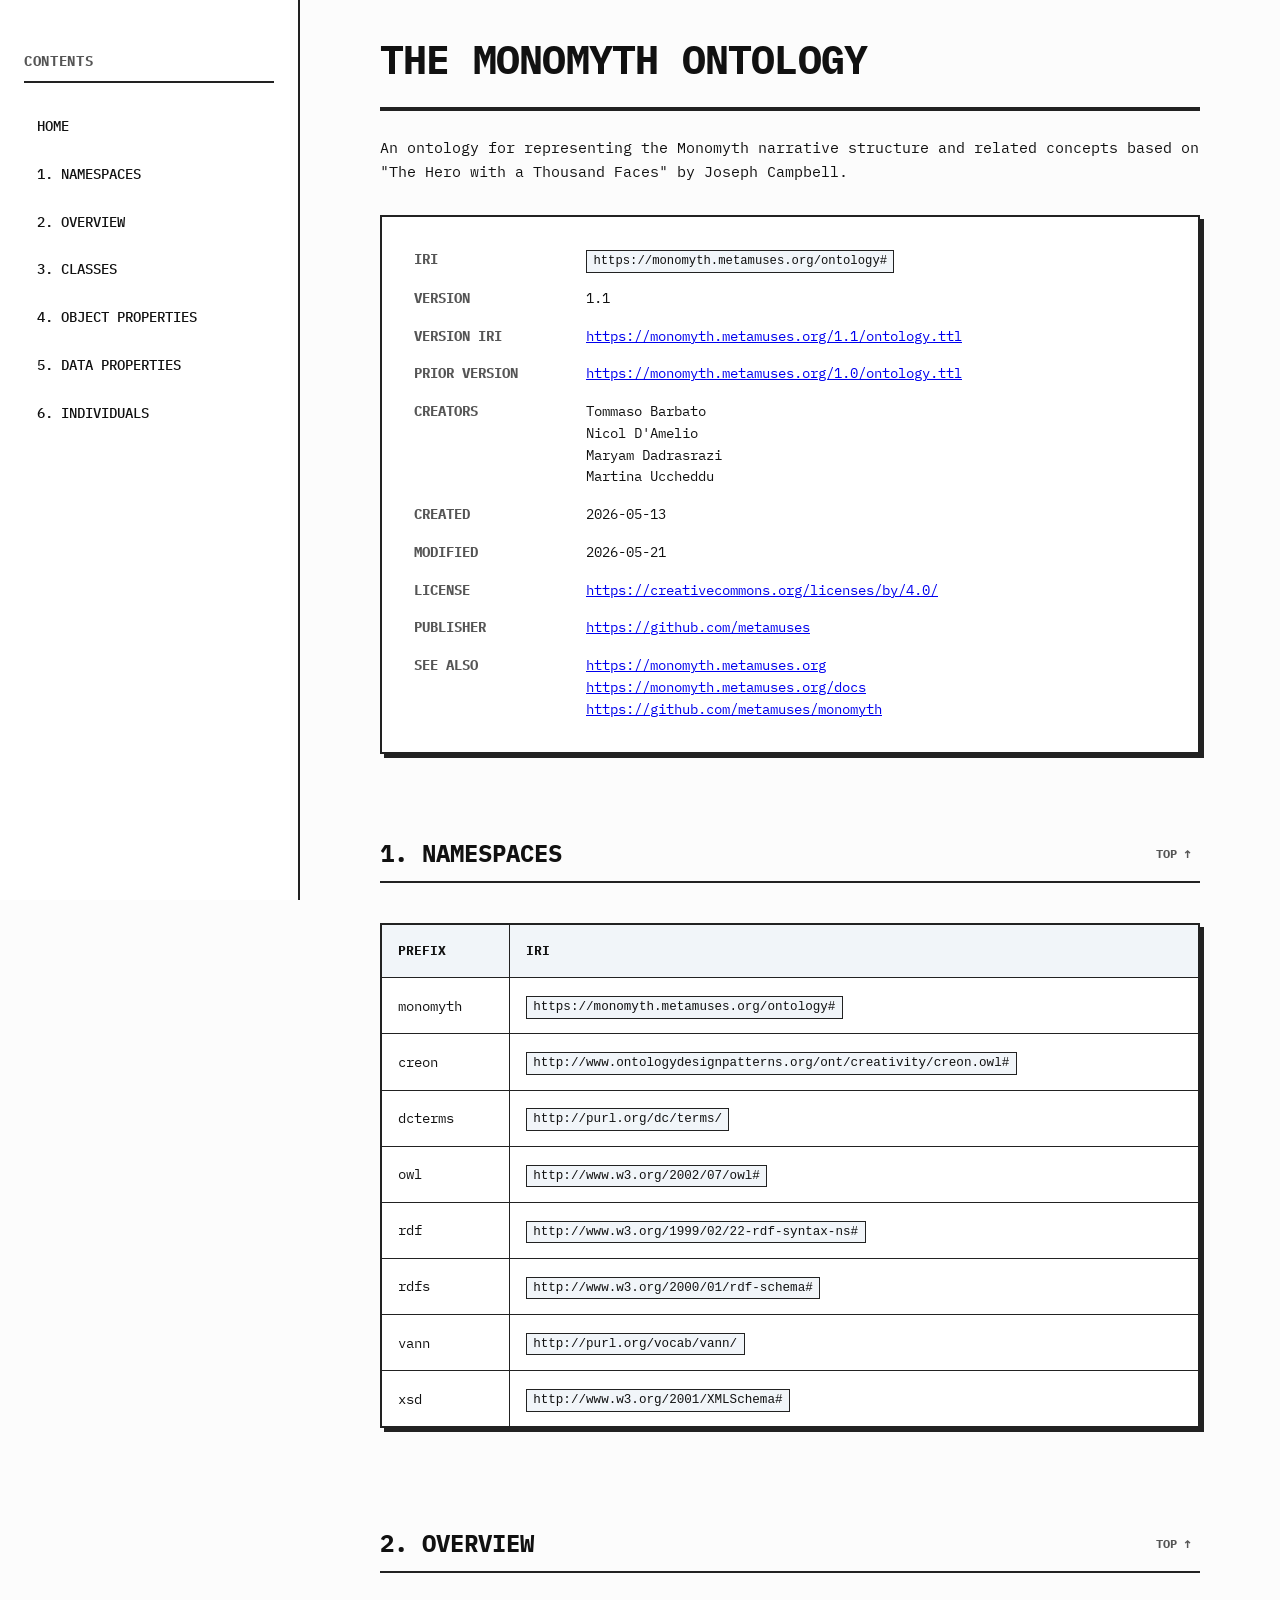
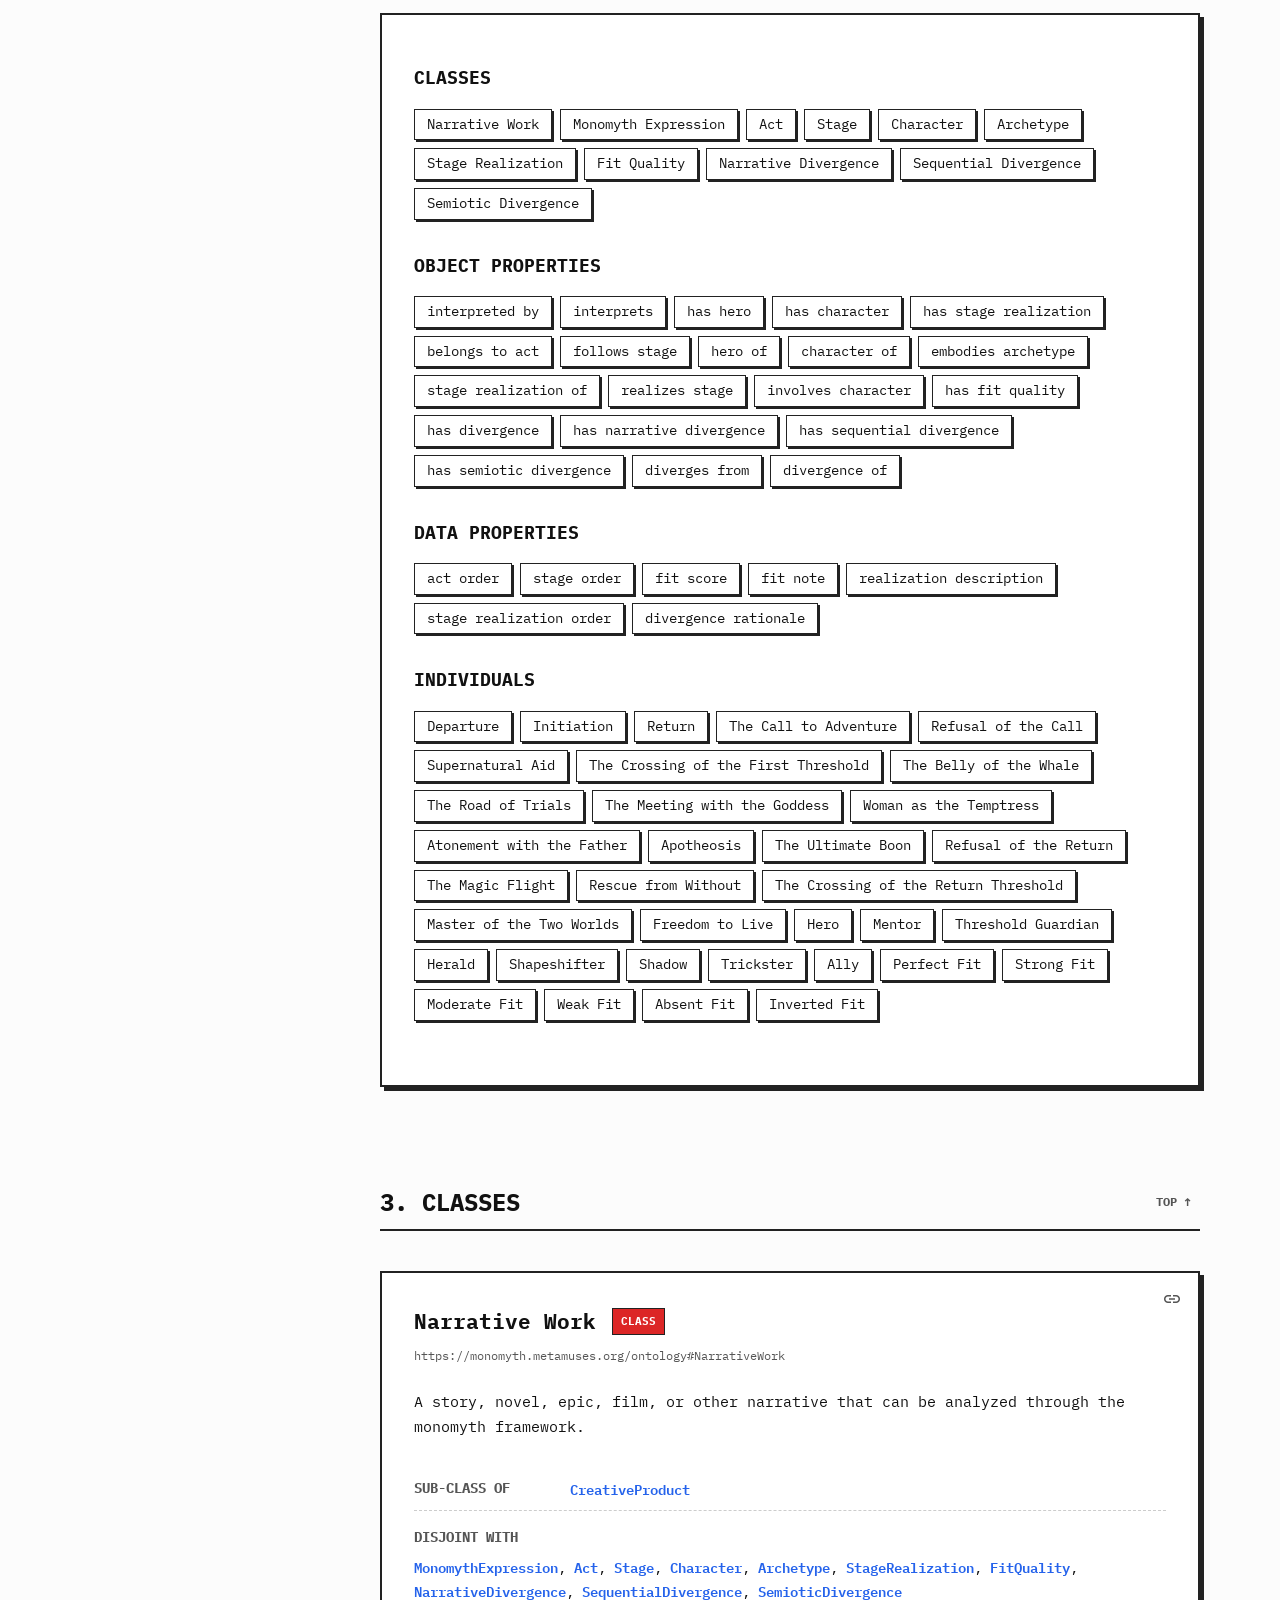
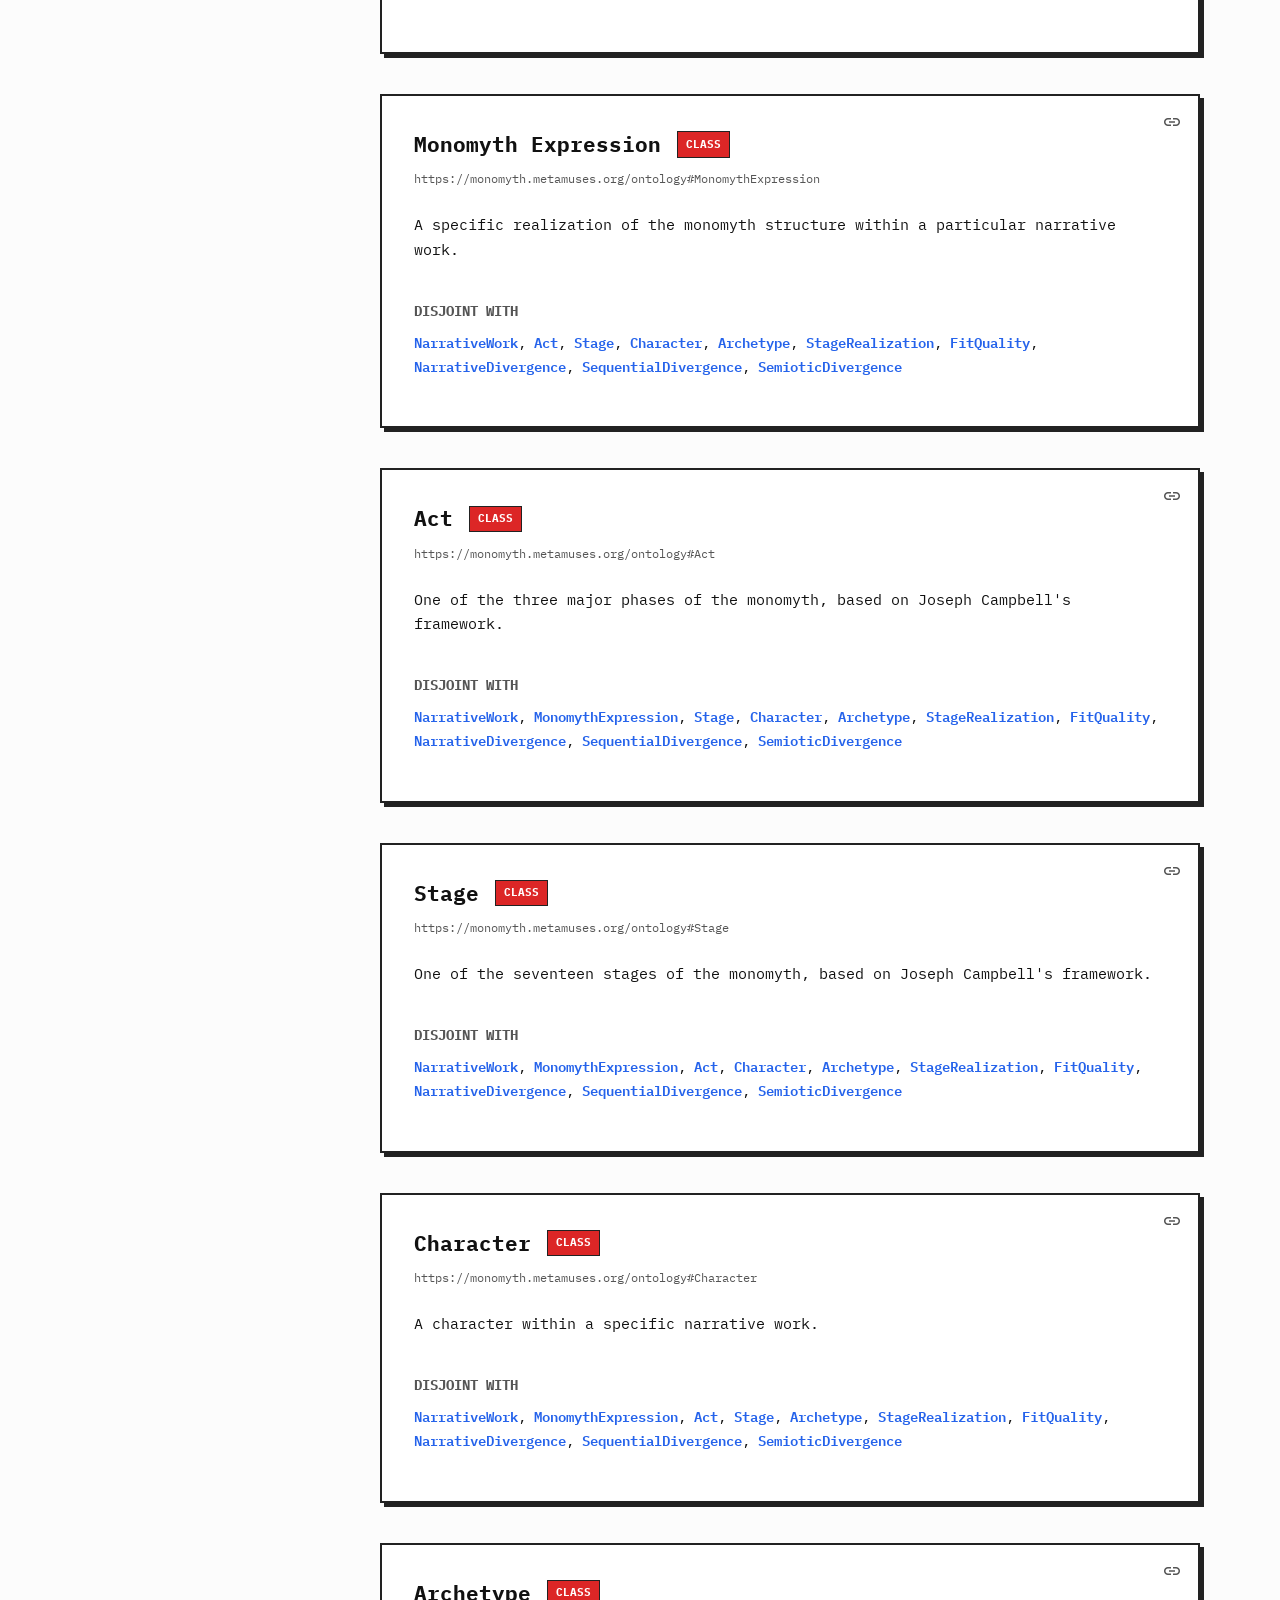
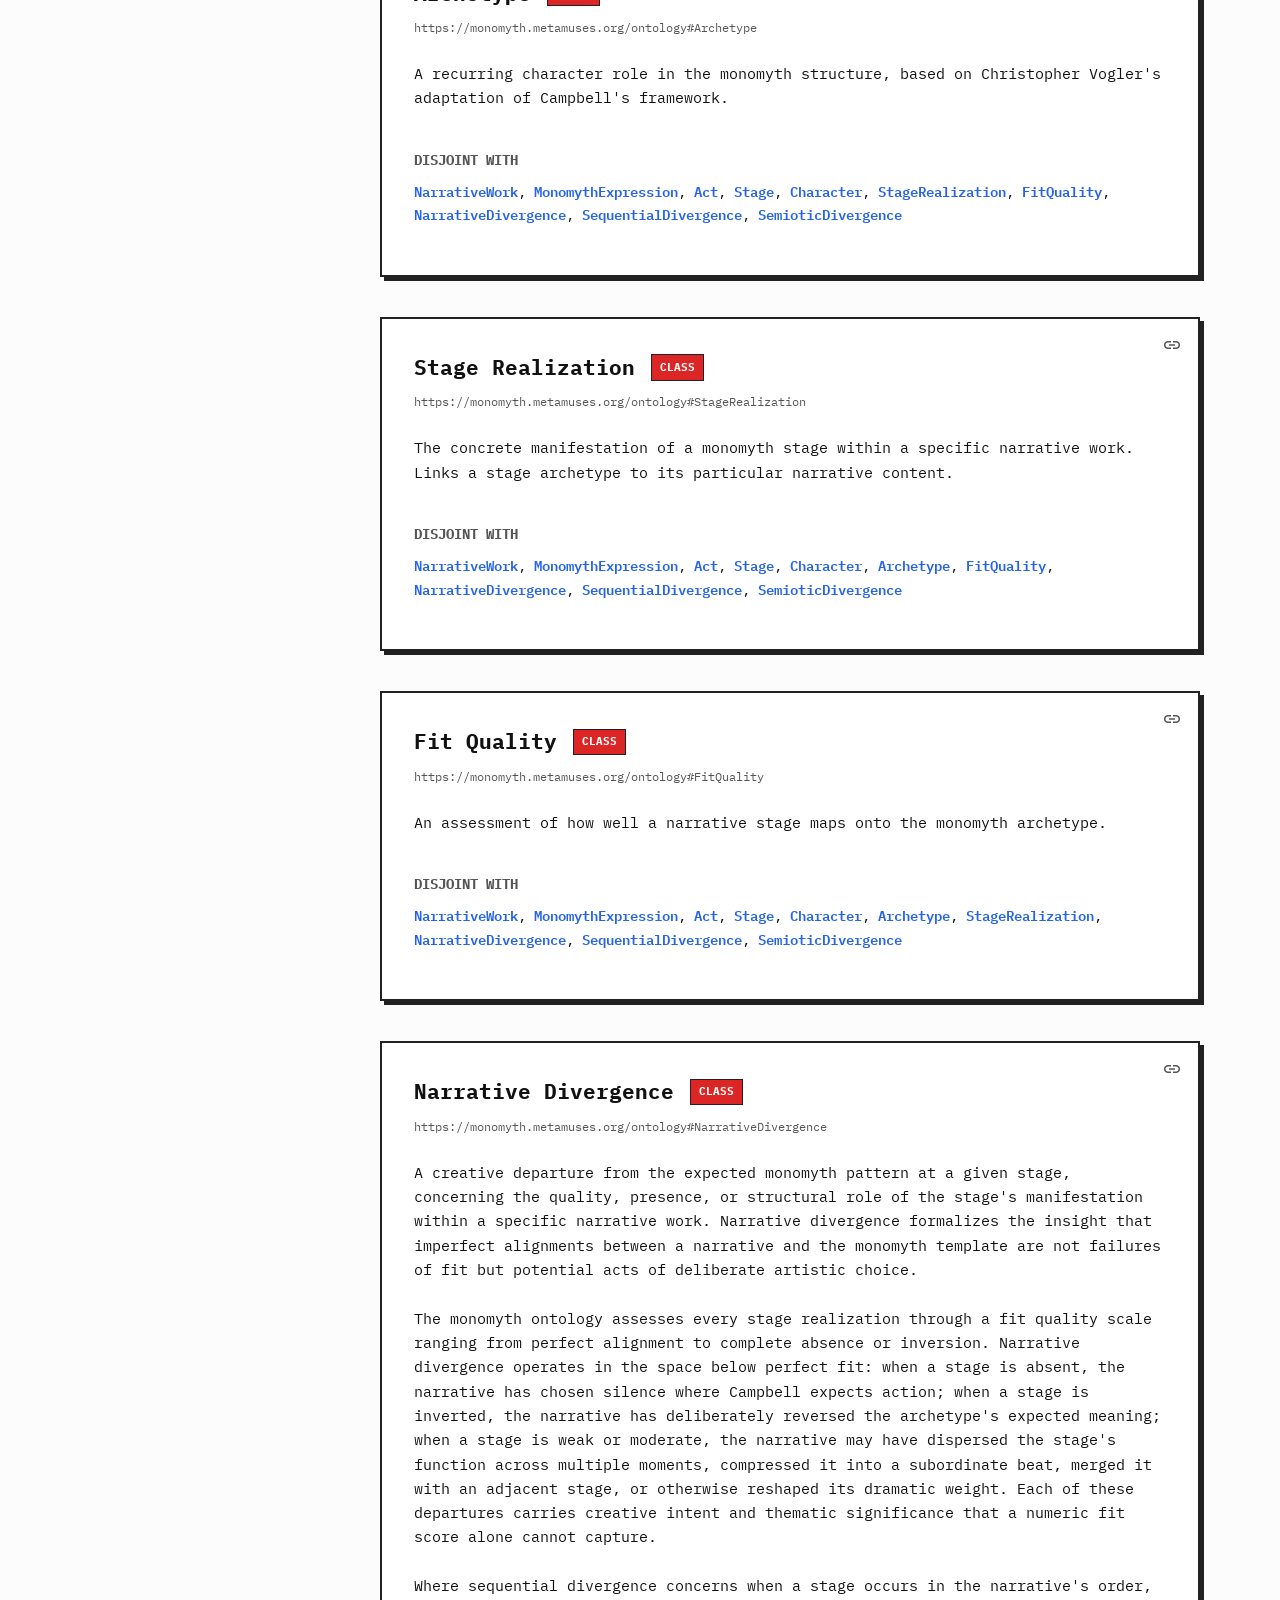
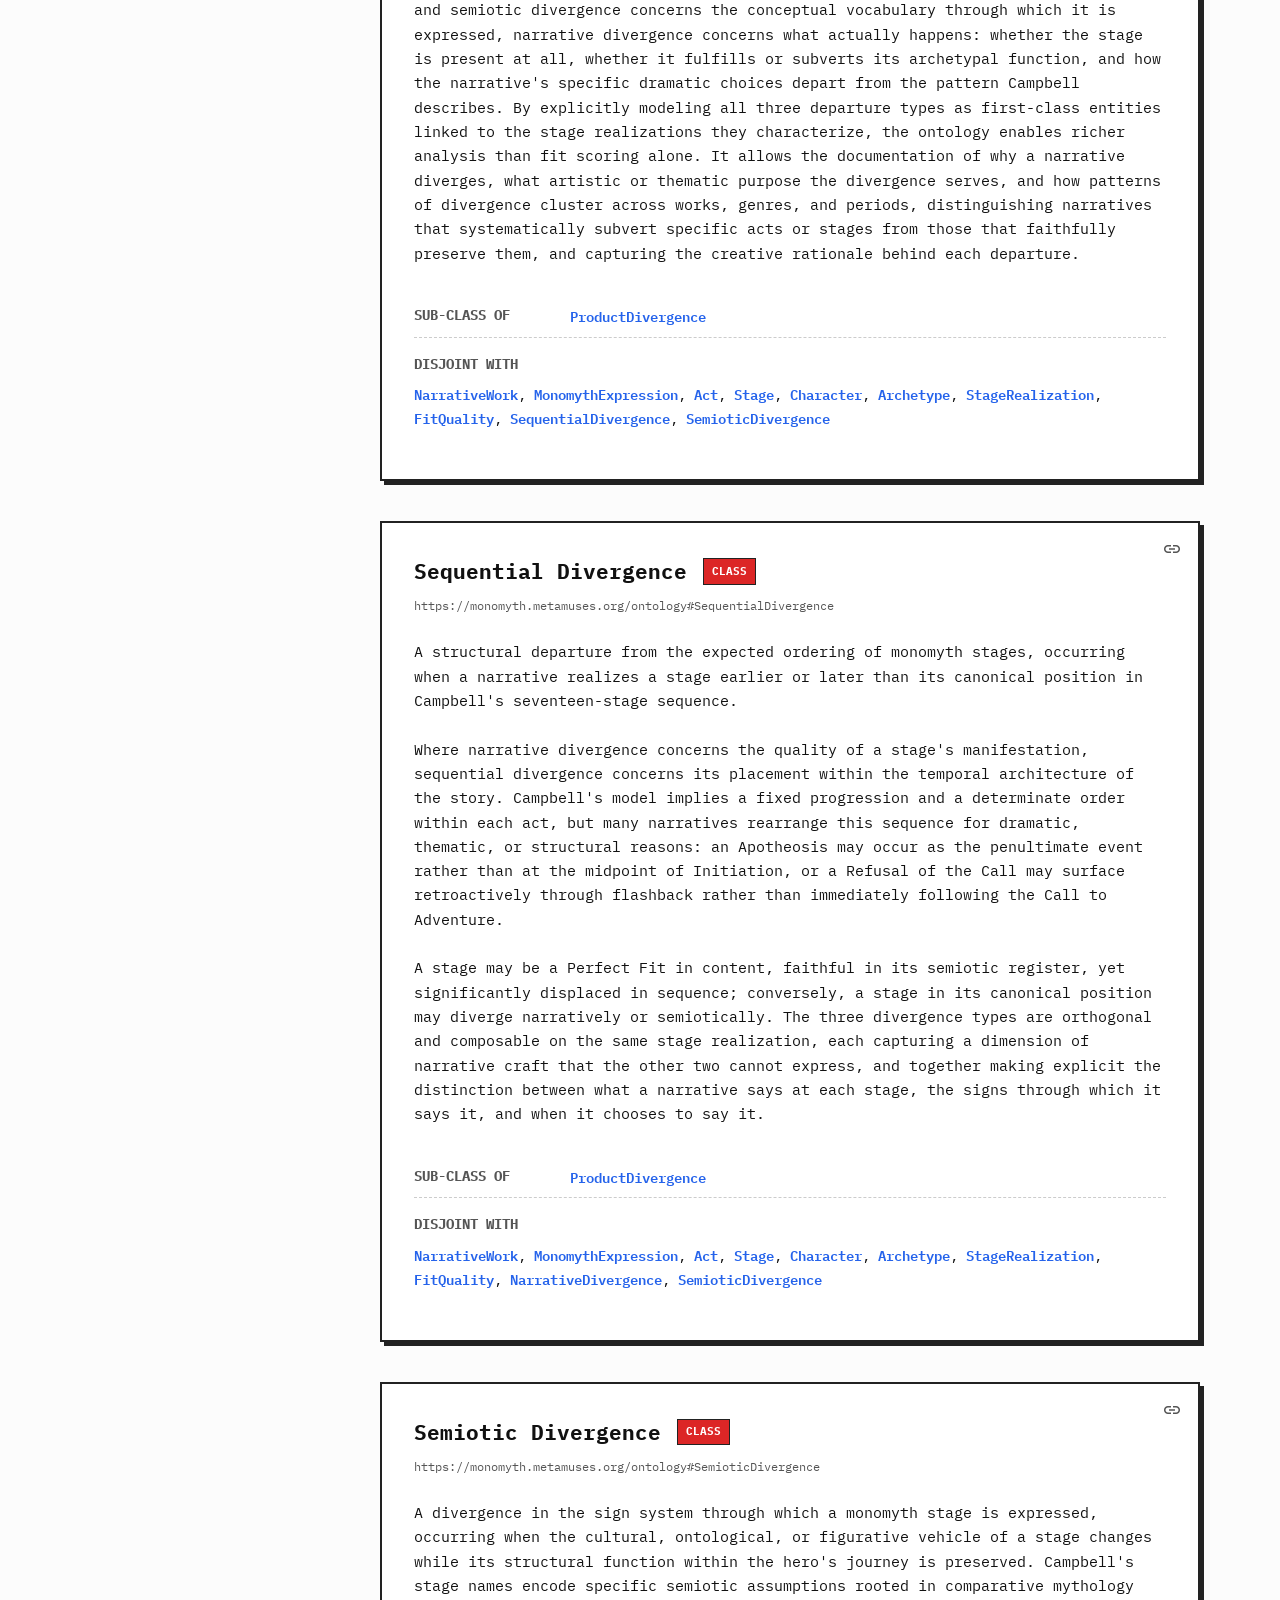
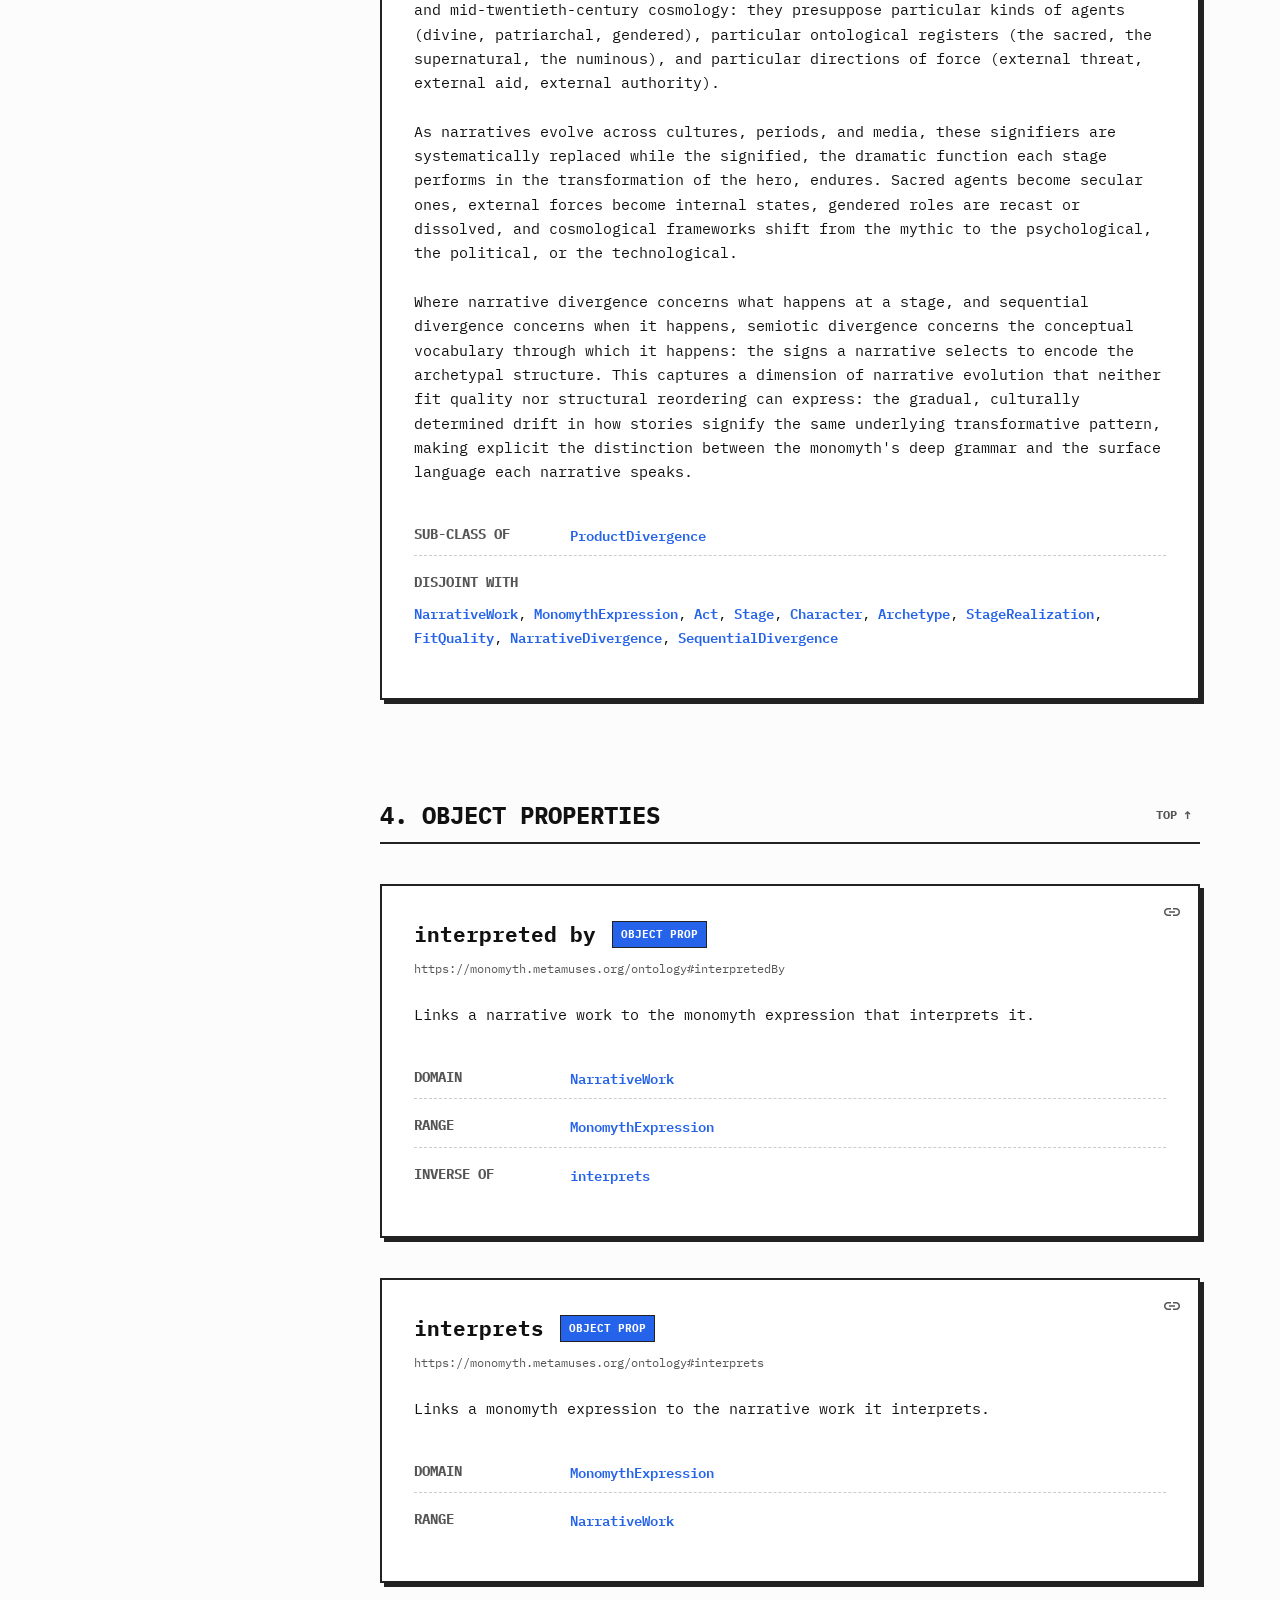
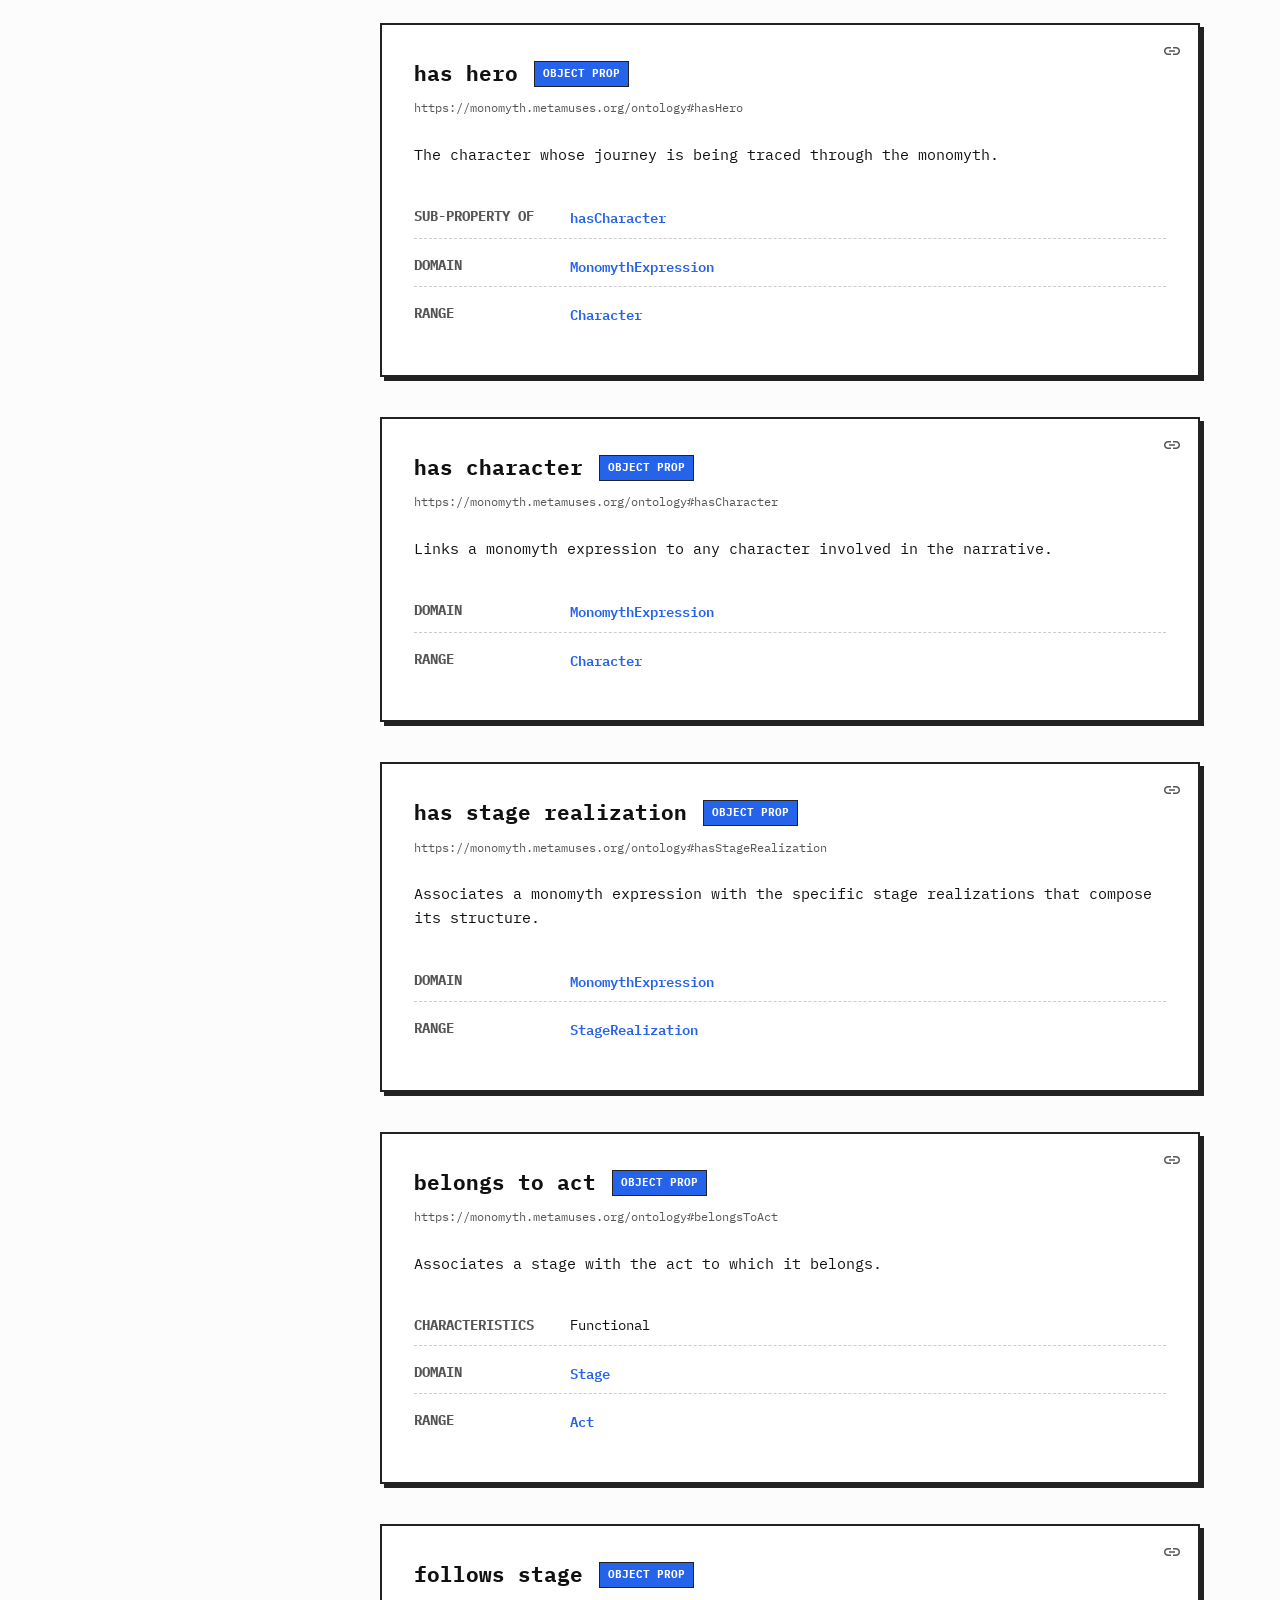
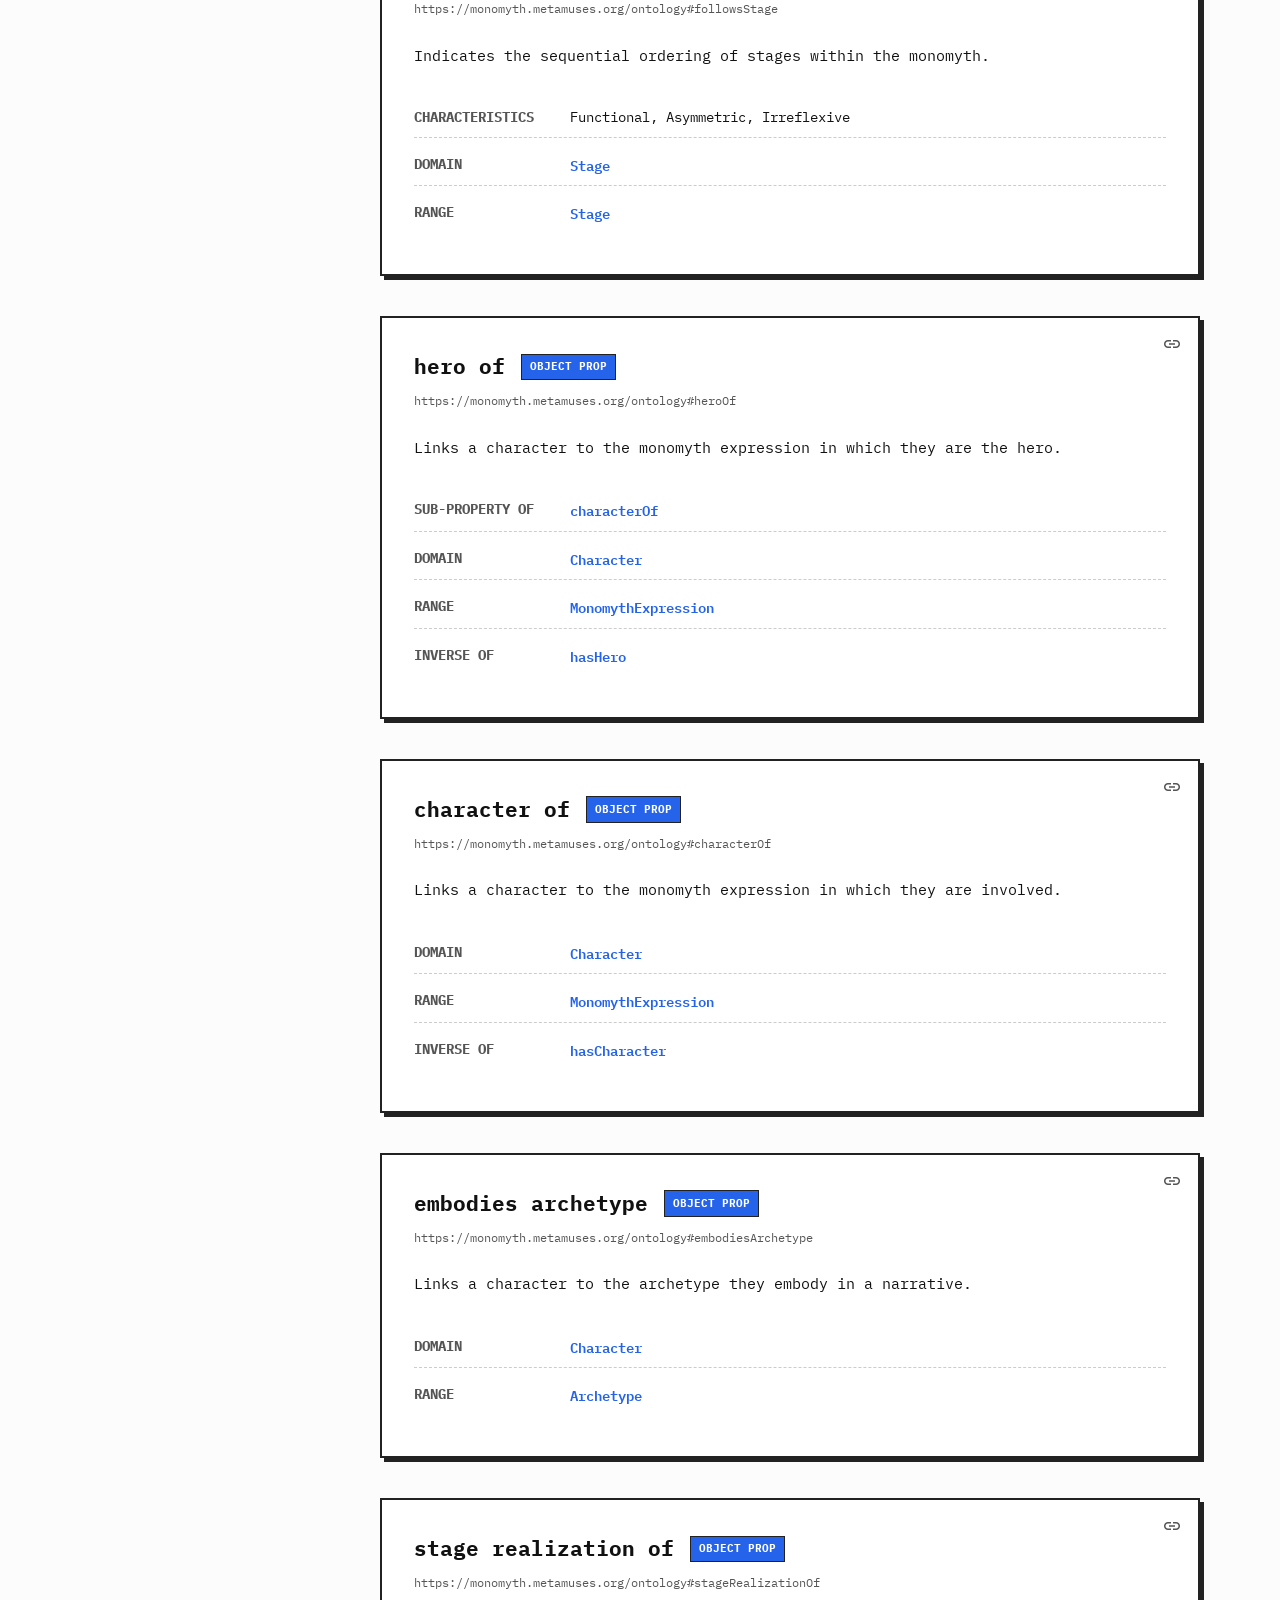
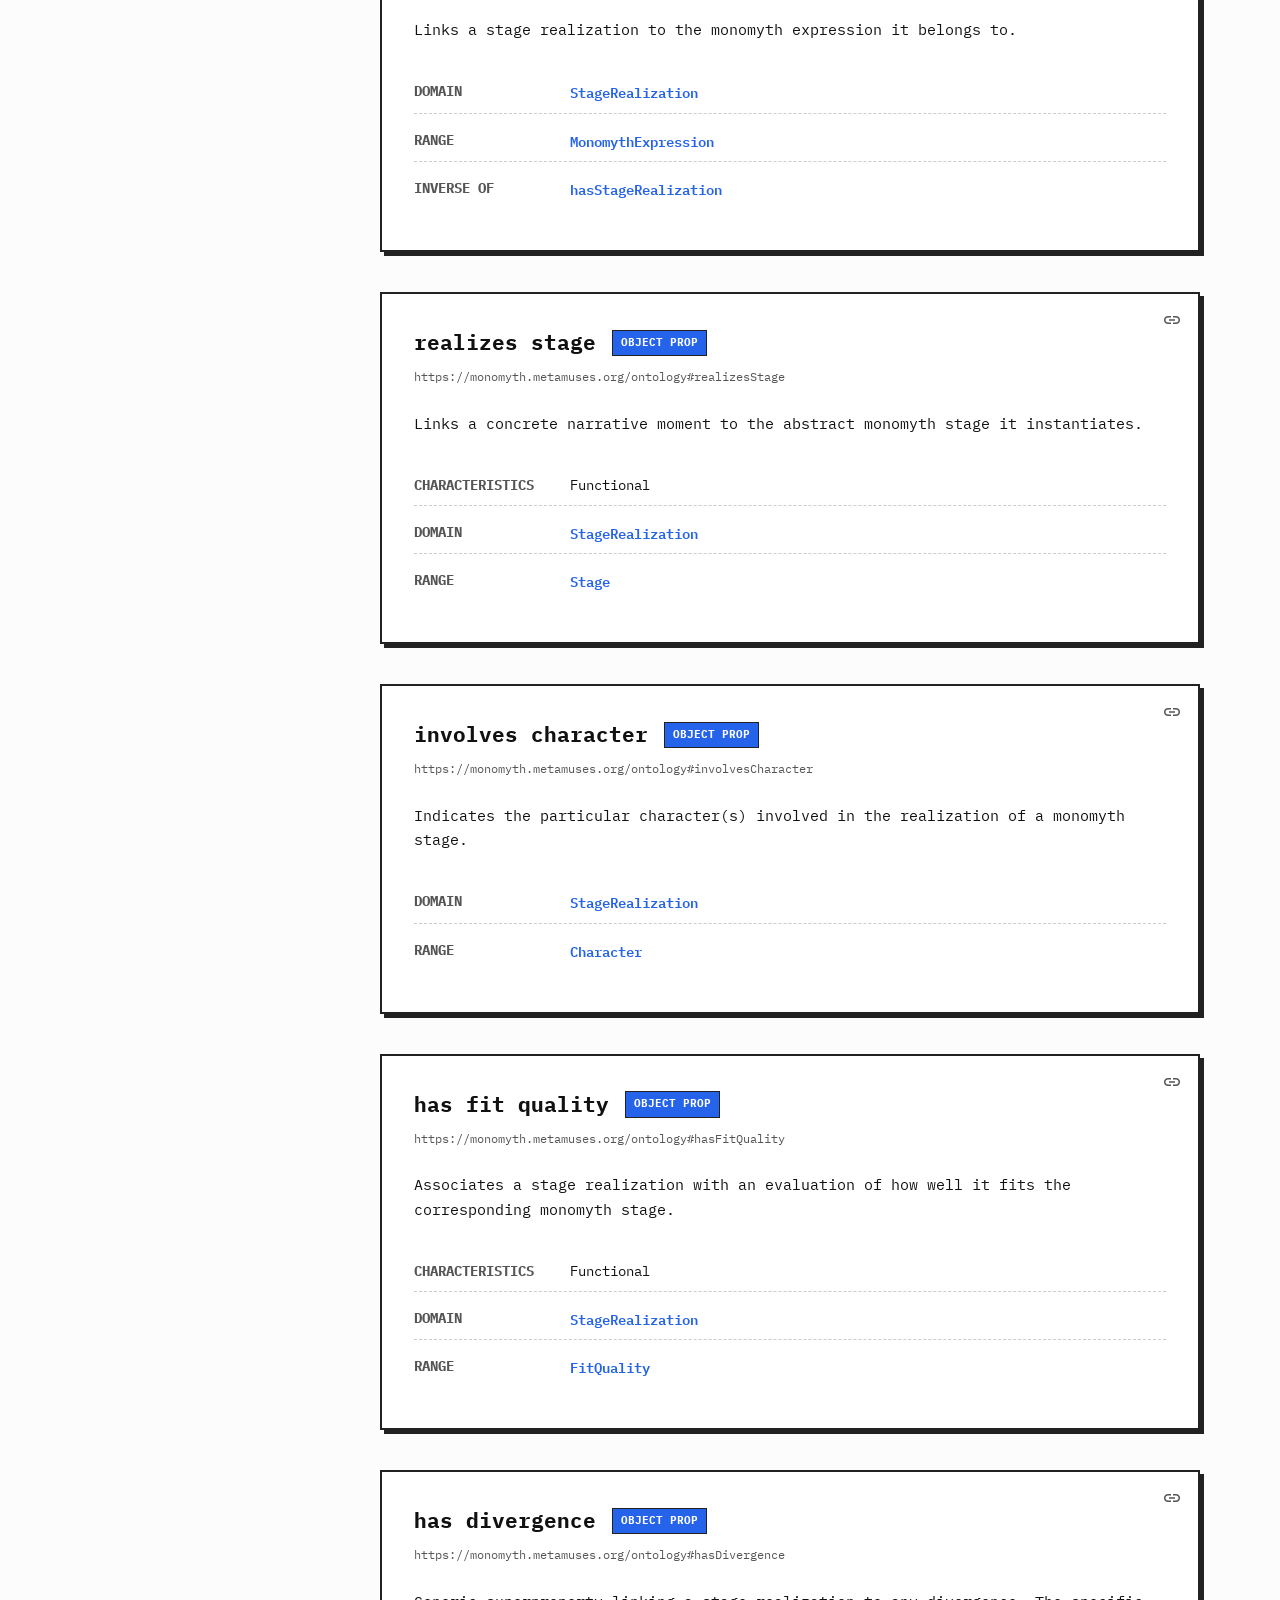
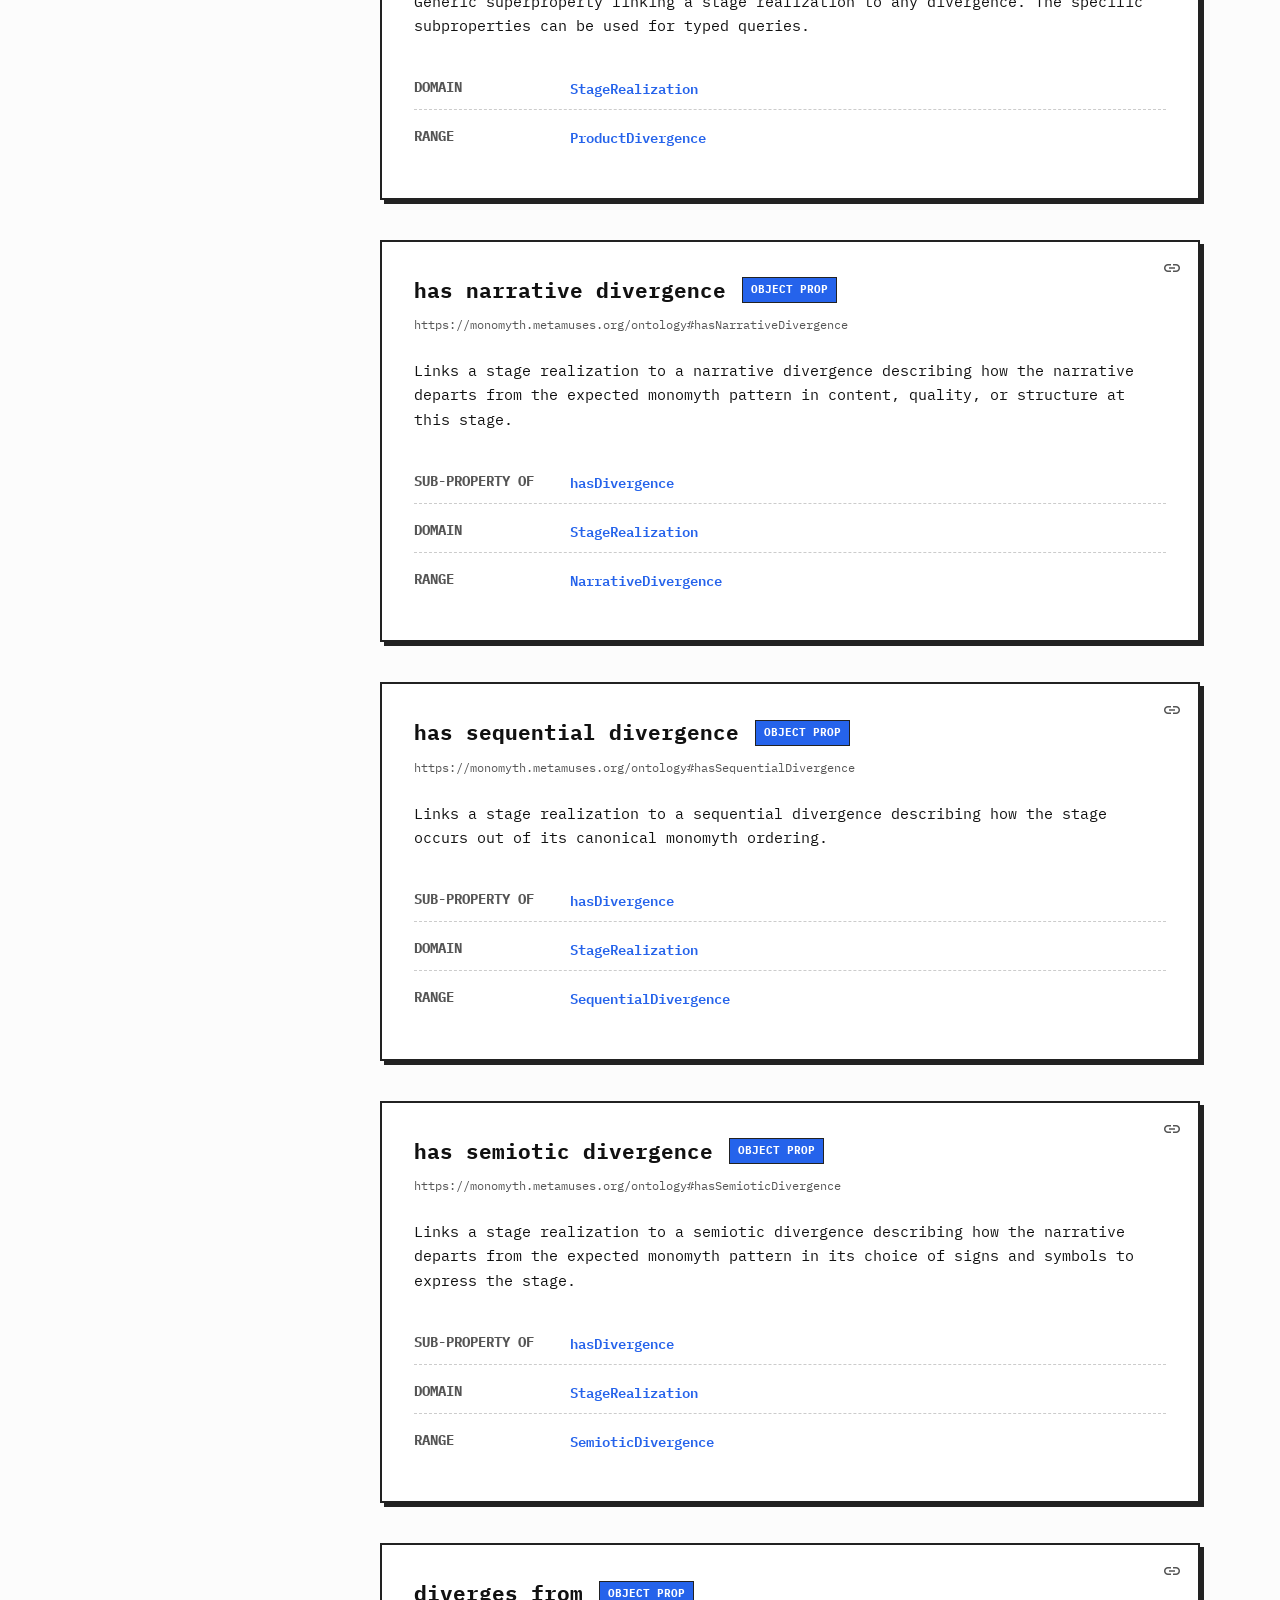
==== commit 7c7fb21b: "Add sub-class/sub-property rows to docs.html Add missing "Sub-class of" rows for NarrativeWork, Narr" ====
--- a/website/docs.html
+++ b/website/docs.html
@@ -28,7 +28,7 @@
 
         html {
             scroll-behavior: smooth;
-            scroll-padding-top: 28px;
+            scroll-padding-top: 30px;
         }
 
         * { box-sizing: border-box; }
@@ -216,6 +216,18 @@
             z-index: 100;
             align-items: center;
             justify-content: space-between;
+        }
+
+        .mobile-title-link,
+        .mobile-title-link:visited,
+        .mobile-title-link:hover,
+        .mobile-title-link:active,
+        .mobile-title-link:focus {
+            font-weight: 700;
+            font-size: 0.85rem;
+            text-transform: uppercase;
+            text-decoration: none;
+            color: #000000;
         }
 
         .menu-toggle {
@@ -246,21 +258,24 @@
         }
 
         @media (max-width: 768px) {
-            html { scroll-padding-top: 80px; }
+            html { scroll-padding-top: 90px; }
             body { flex-direction: column; }
             .mobile-header { display: flex; }
             .entity-anchor { display: none; }
             nav {
                 position: fixed;
-                left: -300px;
+                left: auto;
+                right: -300px;
                 top: 0;
                 width: 300px;
                 height: 100vh;
                 z-index: 150;
-                transition: left 0.3s ease;
-                box-shadow: 4px 0 0 var(--border-color);
+                transition: right 0.3s ease;
+                box-shadow: -4px 0 0 var(--border-color);
+                border-right: none;
+                border-left: 2px solid var(--border-color);
             }
-            nav.open { left: 0; }
+            nav.open { right: 0; }
             .nav-backdrop.open { display: block; }
             main { padding: 1rem 1.5rem; width: 100%; max-width: none; overflow-x: hidden; }
             header { margin-bottom: 3rem; }
@@ -279,6 +294,7 @@
 <div class="nav-backdrop" id="backdrop"></div>
 
 <div class="mobile-header">
+    <a href="#" class="mobile-title-link" aria-label="Back to top">monomyth</a>
     <button class="menu-toggle" id="menuToggle">
         <svg width="20" height="20" viewBox="0 0 24 24" fill="none" stroke="currentColor" stroke-width="2">
             <line x1="3" y1="12" x2="21" y2="12"></line>
@@ -287,13 +303,12 @@
         </svg>
         MENU
     </button>
-    <span style="font-weight: 700; font-size: 0.85rem; text-transform: uppercase;">monomyth</span>
 </div>
 
 <nav id="sidebar">
     <h2>Contents</h2>
     <ul>
-        <li><a href="#metadata">HOME</a></li>
+        <li><a href="#">HOME</a></li>
         <li><a href="#namespaces">1. NAMESPACES</a></li>
         <li><a href="#overview">2. OVERVIEW</a></li>
         <li><a href="#classes">3. CLASSES</a></li>
@@ -390,7 +405,7 @@
     </header>
 
     <section id="namespaces">
-        <h2>1. Namespaces <a href="#metadata" class="back-to-top">TOP &uarr;</a></h2>
+        <h2>1. Namespaces <a href="#" class="back-to-top">TOP &uarr;</a></h2>
         <table>
             <thead><tr><th>Prefix</th><th>IRI</th></tr></thead>
             <tbody>
@@ -407,7 +422,7 @@
     </section>
 
     <section id="overview">
-        <h2>2. Overview <a href="#metadata" class="back-to-top">TOP &uarr;</a></h2>
+        <h2>2. Overview <a href="#" class="back-to-top">TOP &uarr;</a></h2>
         <div class="metadata-grid" style="display: block;">
             <div style="margin-bottom: 2rem;">
                 <h3 style="font-size: 1.1rem; margin-bottom: 1rem; text-transform: uppercase;">Classes</h3>
@@ -437,7 +452,7 @@
     </section>
 
     <section id="classes">
-        <h2>3. Classes <a href="#metadata" class="back-to-top">TOP &uarr;</a></h2>
+        <h2>3. Classes <a href="#" class="back-to-top">TOP &uarr;</a></h2>
 
         <div id="NarrativeWork" class="entity-card">
             <a class="entity-anchor" href="#NarrativeWork" aria-label="Link to Narrative Work" title="Link to this entity"><span class="material-symbols-outlined">link</span></a>
@@ -448,7 +463,7 @@
             <div class="entity-iri">https://monomyth.metamuses.org/ontology#NarrativeWork</div>
             <p class="entity-comment">A story, novel, epic, film, or other narrative that can be analyzed through the monomyth framework.</p>
             <div class="entity-properties">
-                <div class="property-row"><div class="property-label">Super-classes</div><div class="property-value"><a href="#CreativeProduct">CreativeProduct</a></div></div>
+                <div class="property-row"><div class="property-label">Sub-class of</div><div class="property-value"><a href="#CreativeProduct">CreativeProduct</a></div></div>
 
                 <div class="property-row"><div class="property-label">Disjoint with</div><div class="property-value"><a href="#MonomythExpression">MonomythExpression</a>, <a href="#Act">Act</a>, <a href="#Stage">Stage</a>, <a href="#Character">Character</a>, <a href="#Archetype">Archetype</a>, <a href="#StageRealization">StageRealization</a>, <a href="#FitQuality">FitQuality</a>, <a href="#NarrativeDivergence">NarrativeDivergence</a>, <a href="#SequentialDivergence">SequentialDivergence</a>, <a href="#SemioticDivergence">SemioticDivergence</a></div></div>
             </div>
@@ -568,7 +583,7 @@
             <div class="entity-iri">https://monomyth.metamuses.org/ontology#NarrativeDivergence</div>
             <p class="entity-comment">A creative departure from the expected monomyth pattern at a given stage, concerning the quality, presence, or structural role of the stage's manifestation within a specific narrative work. Narrative divergence formalizes the insight that imperfect alignments between a narrative and the monomyth template are not failures of fit but potential acts of deliberate artistic choice.<br><br>The monomyth ontology assesses every stage realization through a fit quality scale ranging from perfect alignment to complete absence or inversion. Narrative divergence operates in the space below perfect fit: when a stage is absent, the narrative has chosen silence where Campbell expects action; when a stage is inverted, the narrative has deliberately reversed the archetype's expected meaning; when a stage is weak or moderate, the narrative may have dispersed the stage's function across multiple moments, compressed it into a subordinate beat, merged it with an adjacent stage, or otherwise reshaped its dramatic weight. Each of these departures carries creative intent and thematic significance that a numeric fit score alone cannot capture.<br><br>Where sequential divergence concerns when a stage occurs in the narrative's order, and semiotic divergence concerns the conceptual vocabulary through which it is expressed, narrative divergence concerns what actually happens: whether the stage is present at all, whether it fulfills or subverts its archetypal function, and how the narrative's specific dramatic choices depart from the pattern Campbell describes. By explicitly modeling all three departure types as first-class entities linked to the stage realizations they characterize, the ontology enables richer analysis than fit scoring alone. It allows the documentation of why a narrative diverges, what artistic or thematic purpose the divergence serves, and how patterns of divergence cluster across works, genres, and periods, distinguishing narratives that systematically subvert specific acts or stages from those that faithfully preserve them, and capturing the creative rationale behind each departure.</p>
             <div class="entity-properties">
-                <div class="property-row"><div class="property-label">Super-classes</div><div class="property-value"><a href="#ProductDivergence">ProductDivergence</a></div></div>
+                <div class="property-row"><div class="property-label">Sub-class of</div><div class="property-value"><a href="#ProductDivergence">ProductDivergence</a></div></div>
 
                 <div class="property-row"><div class="property-label">Disjoint with</div><div class="property-value"><a href="#NarrativeWork">NarrativeWork</a>, <a href="#MonomythExpression">MonomythExpression</a>, <a href="#Act">Act</a>, <a href="#Stage">Stage</a>, <a href="#Character">Character</a>, <a href="#Archetype">Archetype</a>, <a href="#StageRealization">StageRealization</a>, <a href="#FitQuality">FitQuality</a>, <a href="#SequentialDivergence">SequentialDivergence</a>, <a href="#SemioticDivergence">SemioticDivergence</a></div></div>
             </div>
@@ -583,7 +598,7 @@
             <div class="entity-iri">https://monomyth.metamuses.org/ontology#SequentialDivergence</div>
             <p class="entity-comment">A structural departure from the expected ordering of monomyth stages, occurring when a narrative realizes a stage earlier or later than its canonical position in Campbell's seventeen-stage sequence.<br><br>Where narrative divergence concerns the quality of a stage's manifestation, sequential divergence concerns its placement within the temporal architecture of the story. Campbell's model implies a fixed progression and a determinate order within each act, but many narratives rearrange this sequence for dramatic, thematic, or structural reasons: an Apotheosis may occur as the penultimate event rather than at the midpoint of Initiation, or a Refusal of the Call may surface retroactively through flashback rather than immediately following the Call to Adventure.<br><br>A stage may be a Perfect Fit in content, faithful in its semiotic register, yet significantly displaced in sequence; conversely, a stage in its canonical position may diverge narratively or semiotically. The three divergence types are orthogonal and composable on the same stage realization, each capturing a dimension of narrative craft that the other two cannot express, and together making explicit the distinction between what a narrative says at each stage, the signs through which it says it, and when it chooses to say it.</p>
             <div class="entity-properties">
-                <div class="property-row"><div class="property-label">Super-classes</div><div class="property-value"><a href="#ProductDivergence">ProductDivergence</a></div></div>
+                <div class="property-row"><div class="property-label">Sub-class of</div><div class="property-value"><a href="#ProductDivergence">ProductDivergence</a></div></div>
 
                 <div class="property-row"><div class="property-label">Disjoint with</div><div class="property-value"><a href="#NarrativeWork">NarrativeWork</a>, <a href="#MonomythExpression">MonomythExpression</a>, <a href="#Act">Act</a>, <a href="#Stage">Stage</a>, <a href="#Character">Character</a>, <a href="#Archetype">Archetype</a>, <a href="#StageRealization">StageRealization</a>, <a href="#FitQuality">FitQuality</a>, <a href="#NarrativeDivergence">NarrativeDivergence</a>, <a href="#SemioticDivergence">SemioticDivergence</a></div></div>
             </div>
@@ -598,14 +613,14 @@
             <div class="entity-iri">https://monomyth.metamuses.org/ontology#SemioticDivergence</div>
             <p class="entity-comment">A divergence in the sign system through which a monomyth stage is expressed, occurring when the cultural, ontological, or figurative vehicle of a stage changes while its structural function within the hero's journey is preserved. Campbell's stage names encode specific semiotic assumptions rooted in comparative mythology and mid-twentieth-century cosmology: they presuppose particular kinds of agents (divine, patriarchal, gendered), particular ontological registers (the sacred, the supernatural, the numinous), and particular directions of force (external threat, external aid, external authority).<br><br>As narratives evolve across cultures, periods, and media, these signifiers are systematically replaced while the signified, the dramatic function each stage performs in the transformation of the hero, endures. Sacred agents become secular ones, external forces become internal states, gendered roles are recast or dissolved, and cosmological frameworks shift from the mythic to the psychological, the political, or the technological.<br><br>Where narrative divergence concerns what happens at a stage, and sequential divergence concerns when it happens, semiotic divergence concerns the conceptual vocabulary through which it happens: the signs a narrative selects to encode the archetypal structure. This captures a dimension of narrative evolution that neither fit quality nor structural reordering can express: the gradual, culturally determined drift in how stories signify the same underlying transformative pattern, making explicit the distinction between the monomyth's deep grammar and the surface language each narrative speaks.</p>
             <div class="entity-properties">
-                <div class="property-row"><div class="property-label">Super-classes</div><div class="property-value"><a href="#ProductDivergence">ProductDivergence</a></div></div>
+                <div class="property-row"><div class="property-label">Sub-class of</div><div class="property-value"><a href="#ProductDivergence">ProductDivergence</a></div></div>
 
                 <div class="property-row"><div class="property-label">Disjoint with</div><div class="property-value"><a href="#NarrativeWork">NarrativeWork</a>, <a href="#MonomythExpression">MonomythExpression</a>, <a href="#Act">Act</a>, <a href="#Stage">Stage</a>, <a href="#Character">Character</a>, <a href="#Archetype">Archetype</a>, <a href="#StageRealization">StageRealization</a>, <a href="#FitQuality">FitQuality</a>, <a href="#NarrativeDivergence">NarrativeDivergence</a>, <a href="#SequentialDivergence">SequentialDivergence</a></div></div>
             </div>
         </div>
         </section>
     <section id="object-properties">
-        <h2>4. Object Properties <a href="#metadata" class="back-to-top">TOP &uarr;</a></h2>
+        <h2>4. Object Properties <a href="#" class="back-to-top">TOP &uarr;</a></h2>
         <div id="interpretedBy" class="entity-card">
             <a class="entity-anchor" href="#interpretedBy" aria-label="Link to interpreted by" title="Link to this entity"><span class="material-symbols-outlined">link</span></a>
             <div class="entity-header">
@@ -647,7 +662,7 @@
             <div class="entity-iri">https://monomyth.metamuses.org/ontology#hasHero</div>
             <p class="entity-comment">The character whose journey is being traced through the monomyth.</p>
             <div class="entity-properties">
-
+                <div class="property-row"><div class="property-label">Sub-property of</div><div class="property-value"><a href="#hasCharacter">hasCharacter</a></div></div>
                 <div class="property-row"><div class="property-label">Domain</div><div class="property-value"><a href="#MonomythExpression">MonomythExpression</a></div></div>
                 <div class="property-row"><div class="property-label">Range</div><div class="property-value"><a href="#Character">Character</a></div></div>
 
@@ -727,7 +742,7 @@
             <div class="entity-iri">https://monomyth.metamuses.org/ontology#heroOf</div>
             <p class="entity-comment">Links a character to the monomyth expression in which they are the hero.</p>
             <div class="entity-properties">
-
+                <div class="property-row"><div class="property-label">Sub-property of</div><div class="property-value"><a href="#characterOf">characterOf</a></div></div>
                 <div class="property-row"><div class="property-label">Domain</div><div class="property-value"><a href="#Character">Character</a></div></div>
                 <div class="property-row"><div class="property-label">Range</div><div class="property-value"><a href="#MonomythExpression">MonomythExpression</a></div></div>
                 <div class="property-row"><div class="property-label">Inverse of</div><div class="property-value"><a href="#hasHero">hasHero</a></div></div>
@@ -855,7 +870,7 @@
             <div class="entity-iri">https://monomyth.metamuses.org/ontology#hasNarrativeDivergence</div>
             <p class="entity-comment">Links a stage realization to a narrative divergence describing how the narrative departs from the expected monomyth pattern in content, quality, or structure at this stage.</p>
             <div class="entity-properties">
-
+                <div class="property-row"><div class="property-label">Sub-property of</div><div class="property-value"><a href="#hasDivergence">hasDivergence</a></div></div>
                 <div class="property-row"><div class="property-label">Domain</div><div class="property-value"><a href="#StageRealization">StageRealization</a></div></div>
                 <div class="property-row"><div class="property-label">Range</div><div class="property-value"><a href="#NarrativeDivergence">NarrativeDivergence</a></div></div>
 
@@ -871,7 +886,7 @@
             <div class="entity-iri">https://monomyth.metamuses.org/ontology#hasSequentialDivergence</div>
             <p class="entity-comment">Links a stage realization to a sequential divergence describing how the stage occurs out of its canonical monomyth ordering.</p>
             <div class="entity-properties">
-
+                <div class="property-row"><div class="property-label">Sub-property of</div><div class="property-value"><a href="#hasDivergence">hasDivergence</a></div></div>
                 <div class="property-row"><div class="property-label">Domain</div><div class="property-value"><a href="#StageRealization">StageRealization</a></div></div>
                 <div class="property-row"><div class="property-label">Range</div><div class="property-value"><a href="#SequentialDivergence">SequentialDivergence</a></div></div>
 
@@ -887,7 +902,7 @@
             <div class="entity-iri">https://monomyth.metamuses.org/ontology#hasSemioticDivergence</div>
             <p class="entity-comment">Links a stage realization to a semiotic divergence describing how the narrative departs from the expected monomyth pattern in its choice of signs and symbols to express the stage.</p>
             <div class="entity-properties">
-
+                <div class="property-row"><div class="property-label">Sub-property of</div><div class="property-value"><a href="#hasDivergence">hasDivergence</a></div></div>
                 <div class="property-row"><div class="property-label">Domain</div><div class="property-value"><a href="#StageRealization">StageRealization</a></div></div>
                 <div class="property-row"><div class="property-label">Range</div><div class="property-value"><a href="#SemioticDivergence">SemioticDivergence</a></div></div>
 
@@ -925,7 +940,7 @@
                 <div class="property-row"><div class="property-label">Inverse of</div><div class="property-value"><a href="#hasDivergence">hasDivergence</a></div></div>
             </div>
         </div>
-        </section><section id="data-properties"><h2>5. Data Properties <a href="#metadata" class="back-to-top">TOP &uarr;</a></h2>
+        </section><section id="data-properties"><h2>5. Data Properties <a href="#" class="back-to-top">TOP &uarr;</a></h2>
         <div id="actOrder" class="entity-card">
             <a class="entity-anchor" href="#actOrder" aria-label="Link to act order" title="Link to this entity"><span class="material-symbols-outlined">link</span></a>
             <div class="entity-header">
@@ -1003,7 +1018,7 @@
                 <span class="tag tag-dp">Data Prop</span>
             </div>
             <div class="entity-iri">https://monomyth.metamuses.org/ontology#stageRealizationOrder</div>
-            <p class="entity-comment">The position at which this stage realization factually occurs in the narrative's own sequence. Expressed as a positive integer starting from 1, forming a continuous sequence across all realizations in a MonomythInstance.<br><br>The canonical monomyth defines 17 stages ordered 1-17 via stageOrder on Stage individuals. When a narrative realizes each stage exactly once in canonical order, stageRealizationOrder values will mirror stageOrder forming a complete parallel sequence to the monomyth framework. When they differ, a SequentialDivergence instance should be attached via hasSequentialDivergence to document the rationale for the displacement.<br><br>The sequence may extend beyond 17 when a narrative realizes the same stage more than once, whether as isolated repeated moments or as entire recurring blocks of consecutive stages. Each repetition is a separate StageRealization instance with its own stageRealizationOrder value, hasFitQuality assessment, and realizationDescription. This allows the ontology to capture cyclical, recursive, or episodic narrative structures without conflating distinct dramatic moments that instantiate the same archetypal stage.<br><br>For stages assessed as Absent (FitQuality), the stageRealizationOrder still records the position in the narrative's sequence where the absent stage would structurally belong, preserving continuity. This ensures that the full narrative ordering is always reconstructible from stageRealizationOrder values alone, without gaps.</p>
+            <p class="entity-comment">The position at which this stage realization factually occurs in the narrative's own sequence. Expressed as a positive integer starting from 1, forming a continuous sequence across all realizations in a MonomythExpression.<br><br>The canonical monomyth defines 17 stages ordered 1-17 via stageOrder on Stage individuals. When a narrative realizes each stage exactly once in canonical order, stageRealizationOrder values will mirror stageOrder forming a complete parallel sequence to the monomyth framework. When they differ, a SequentialDivergence instance should be attached via hasSequentialDivergence to document the rationale for the displacement.<br><br>The sequence may extend beyond 17 when a narrative realizes the same stage more than once, whether as isolated repeated moments or as entire recurring blocks of consecutive stages. Each repetition is a separate StageRealization instance with its own stageRealizationOrder value, hasFitQuality assessment, and realizationDescription. This allows the ontology to capture cyclical, recursive, or episodic narrative structures without conflating distinct dramatic moments that instantiate the same archetypal stage.<br><br>For stages assessed as Absent (FitQuality), the stageRealizationOrder still records the position in the narrative's sequence where the absent stage would structurally belong, preserving continuity. This ensures that the full narrative ordering is always reconstructible from stageRealizationOrder values alone, without gaps.</p>
             <div class="entity-properties">
                 <div class="property-row"><div class="property-label">Domain</div><div class="property-value"><a href="#StageRealization">StageRealization</a></div></div>
                 <div class="property-row"><div class="property-label">Range</div><div class="property-value">positiveInteger</div></div>
@@ -1023,7 +1038,7 @@
                 <div class="property-row"><div class="property-label">Range</div><div class="property-value">Literal</div></div>
             </div>
         </div>
-        </section><section id="individuals"><h2>6. Individuals <a href="#metadata" class="back-to-top">TOP &uarr;</a></h2>
+        </section><section id="individuals"><h2>6. Individuals <a href="#" class="back-to-top">TOP &uarr;</a></h2>
         <div id="Departure" class="entity-card">
             <a class="entity-anchor" href="#Departure" aria-label="Link to Departure" title="Link to this entity"><span class="material-symbols-outlined">link</span></a>
             <div class="entity-header">
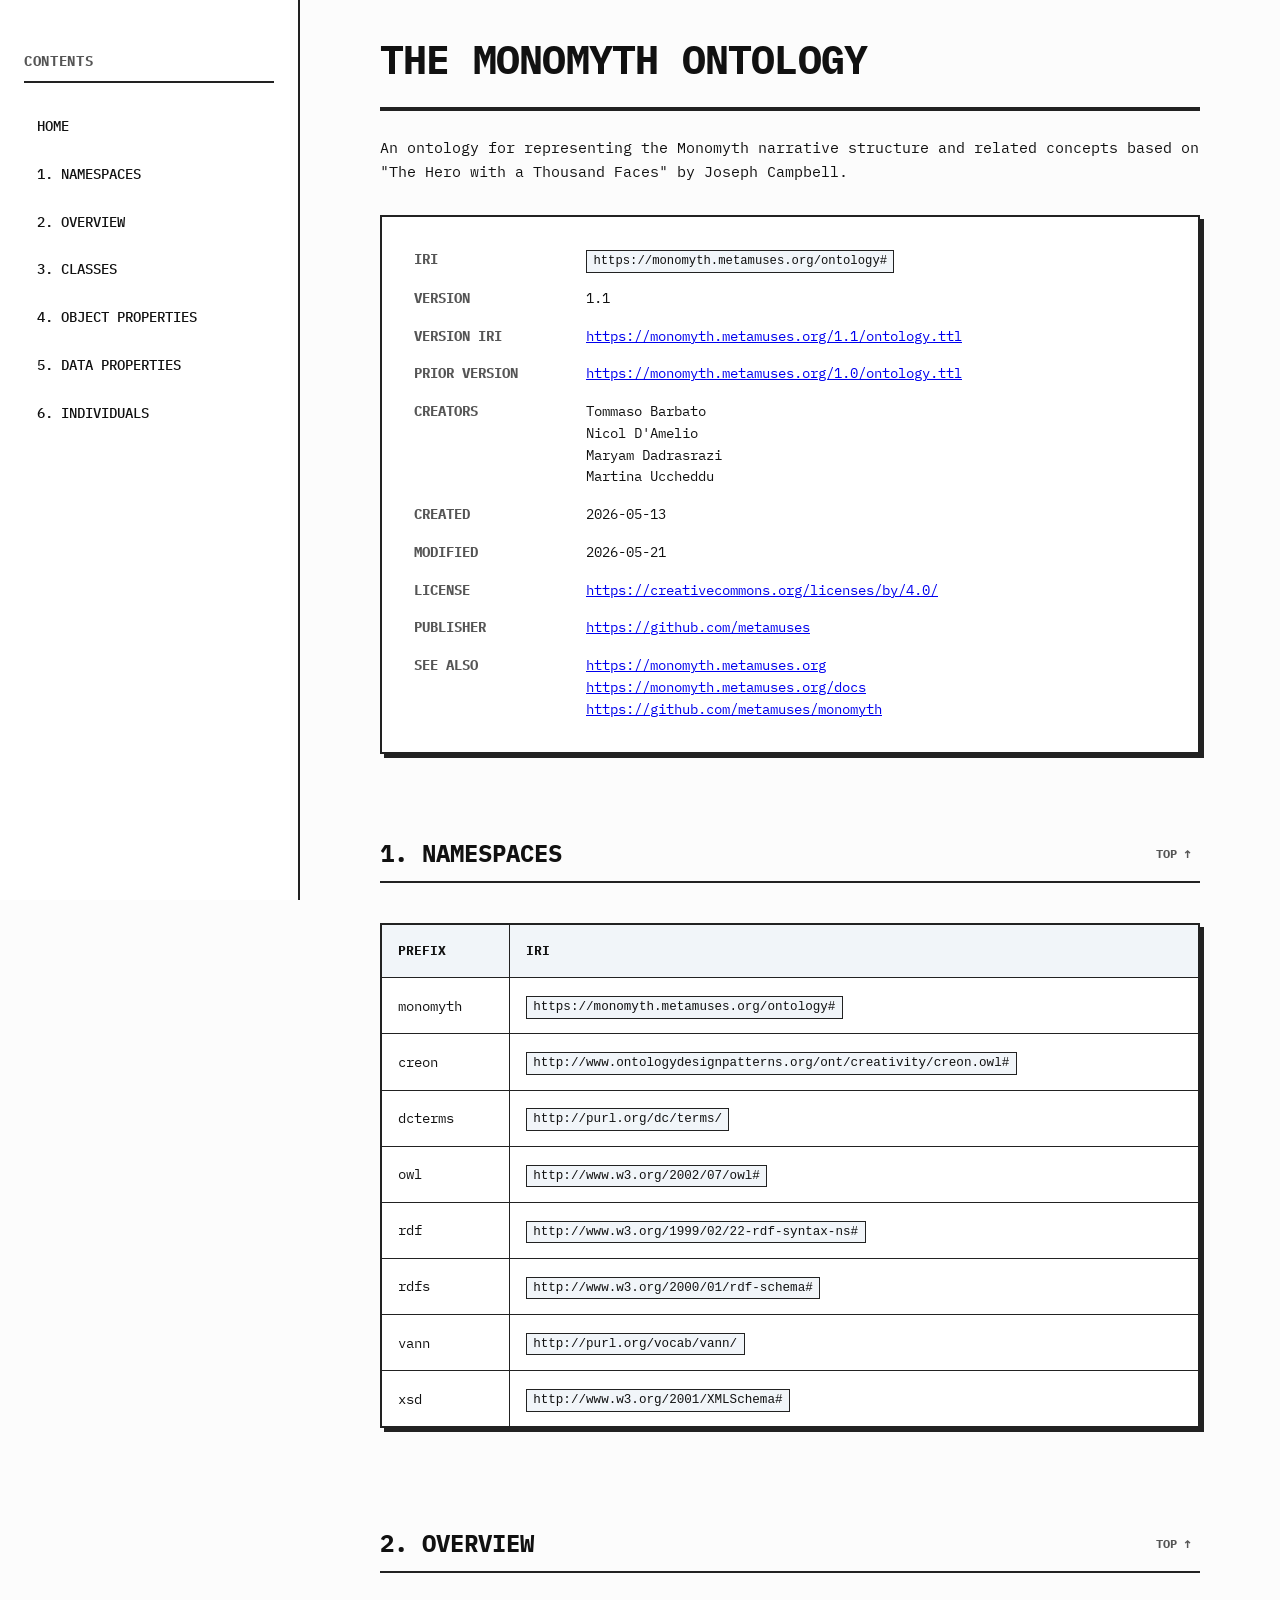
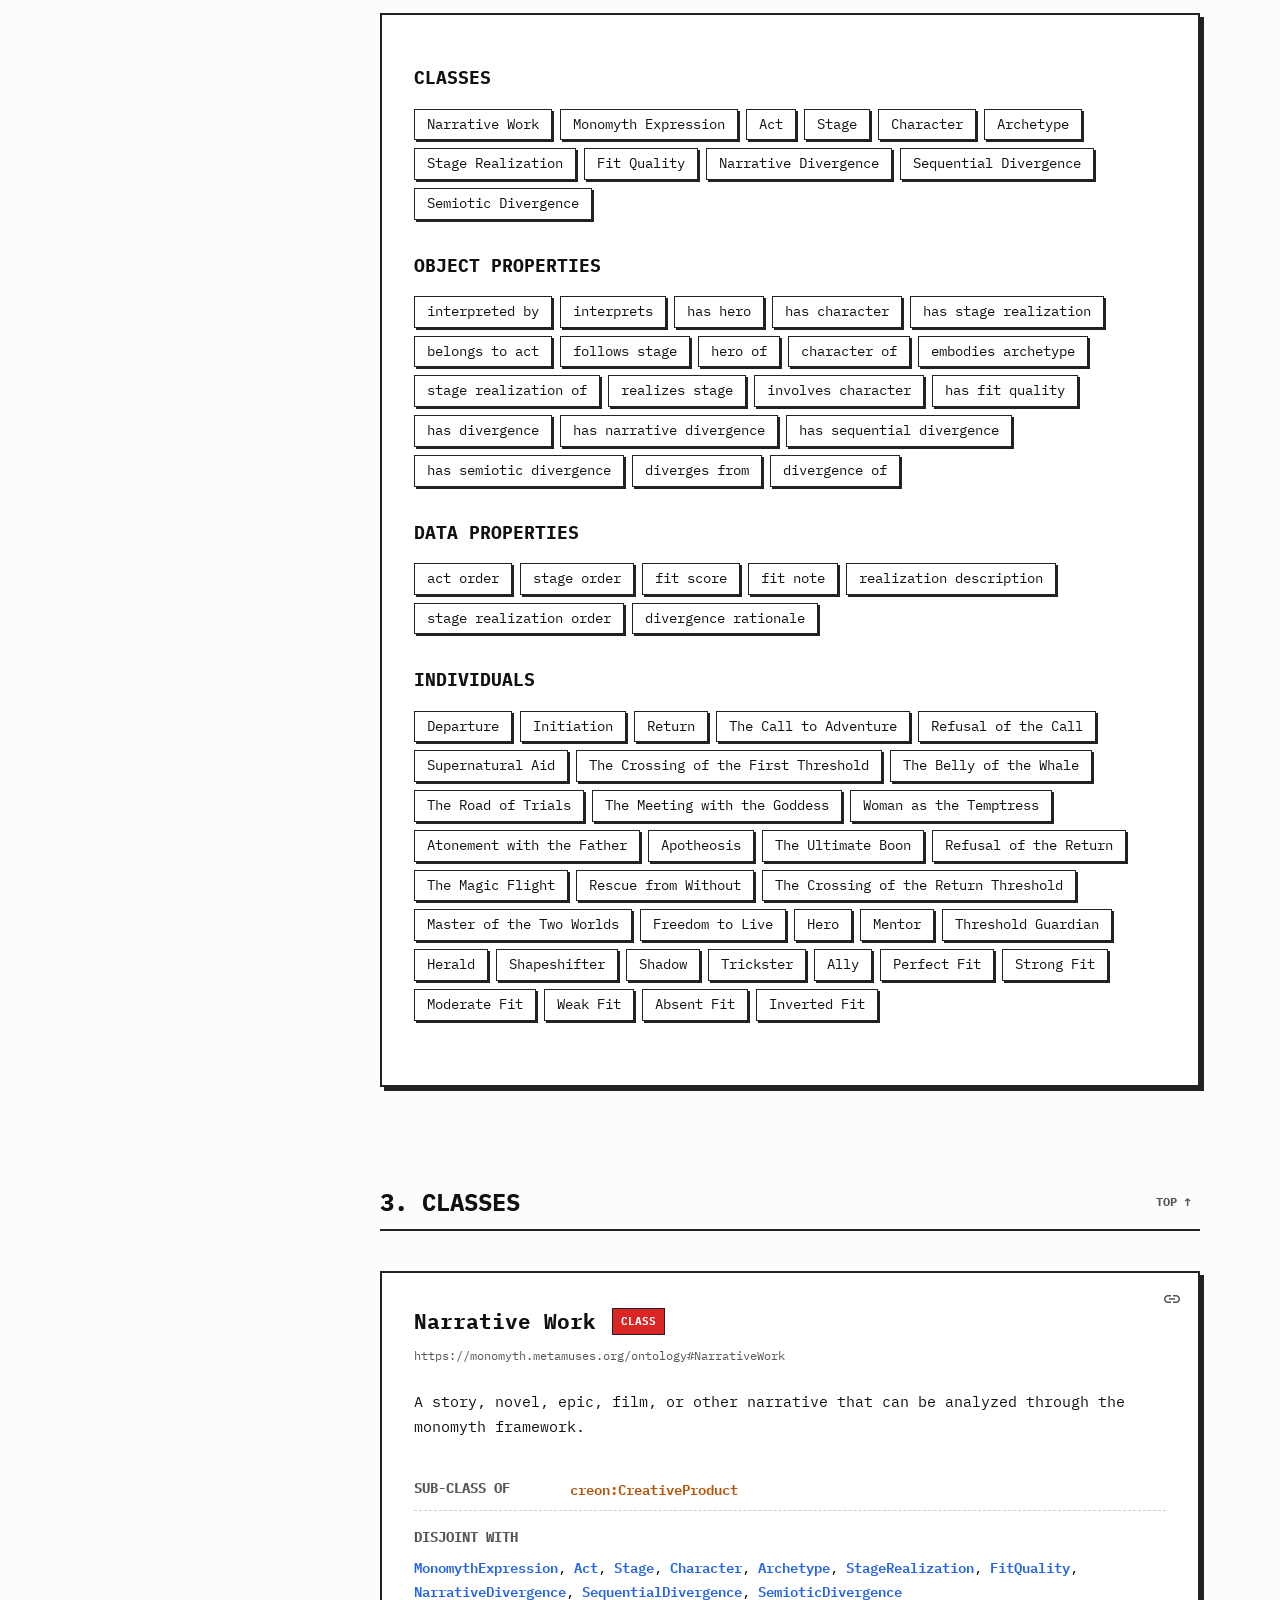
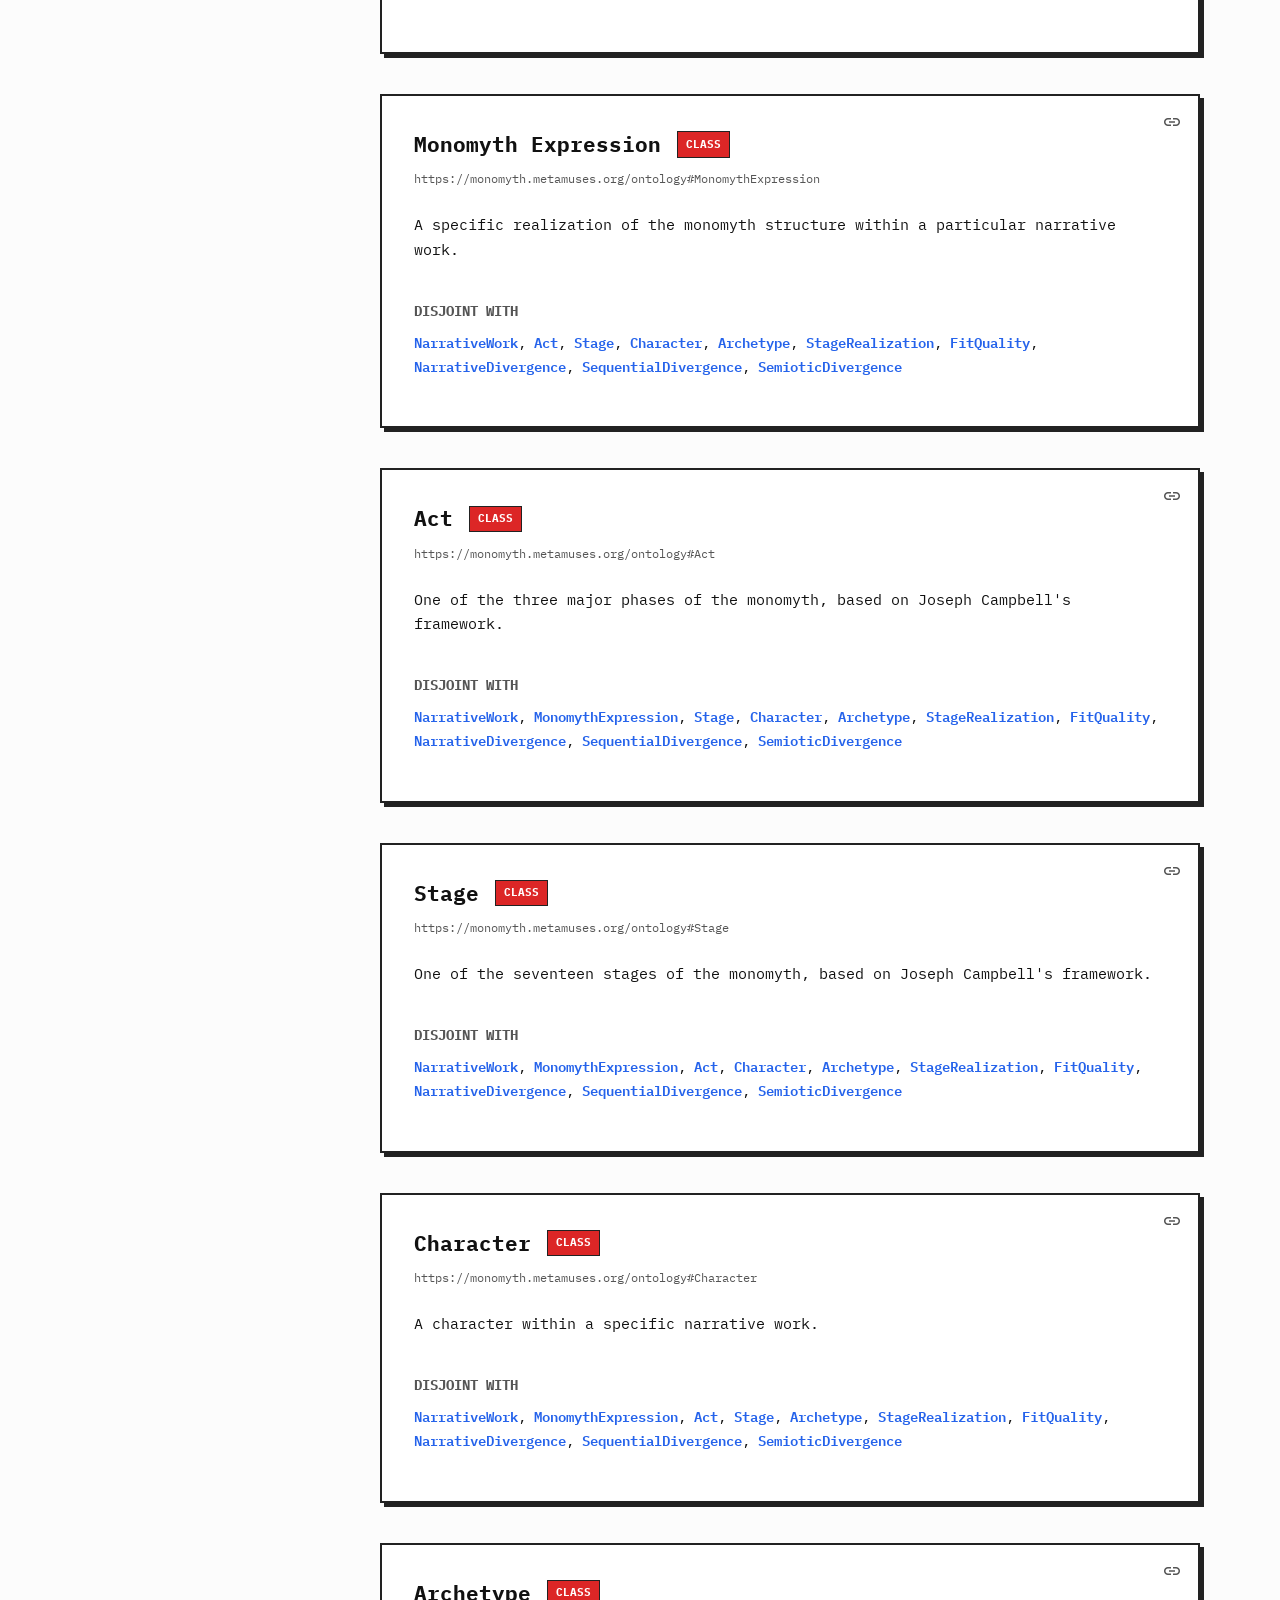
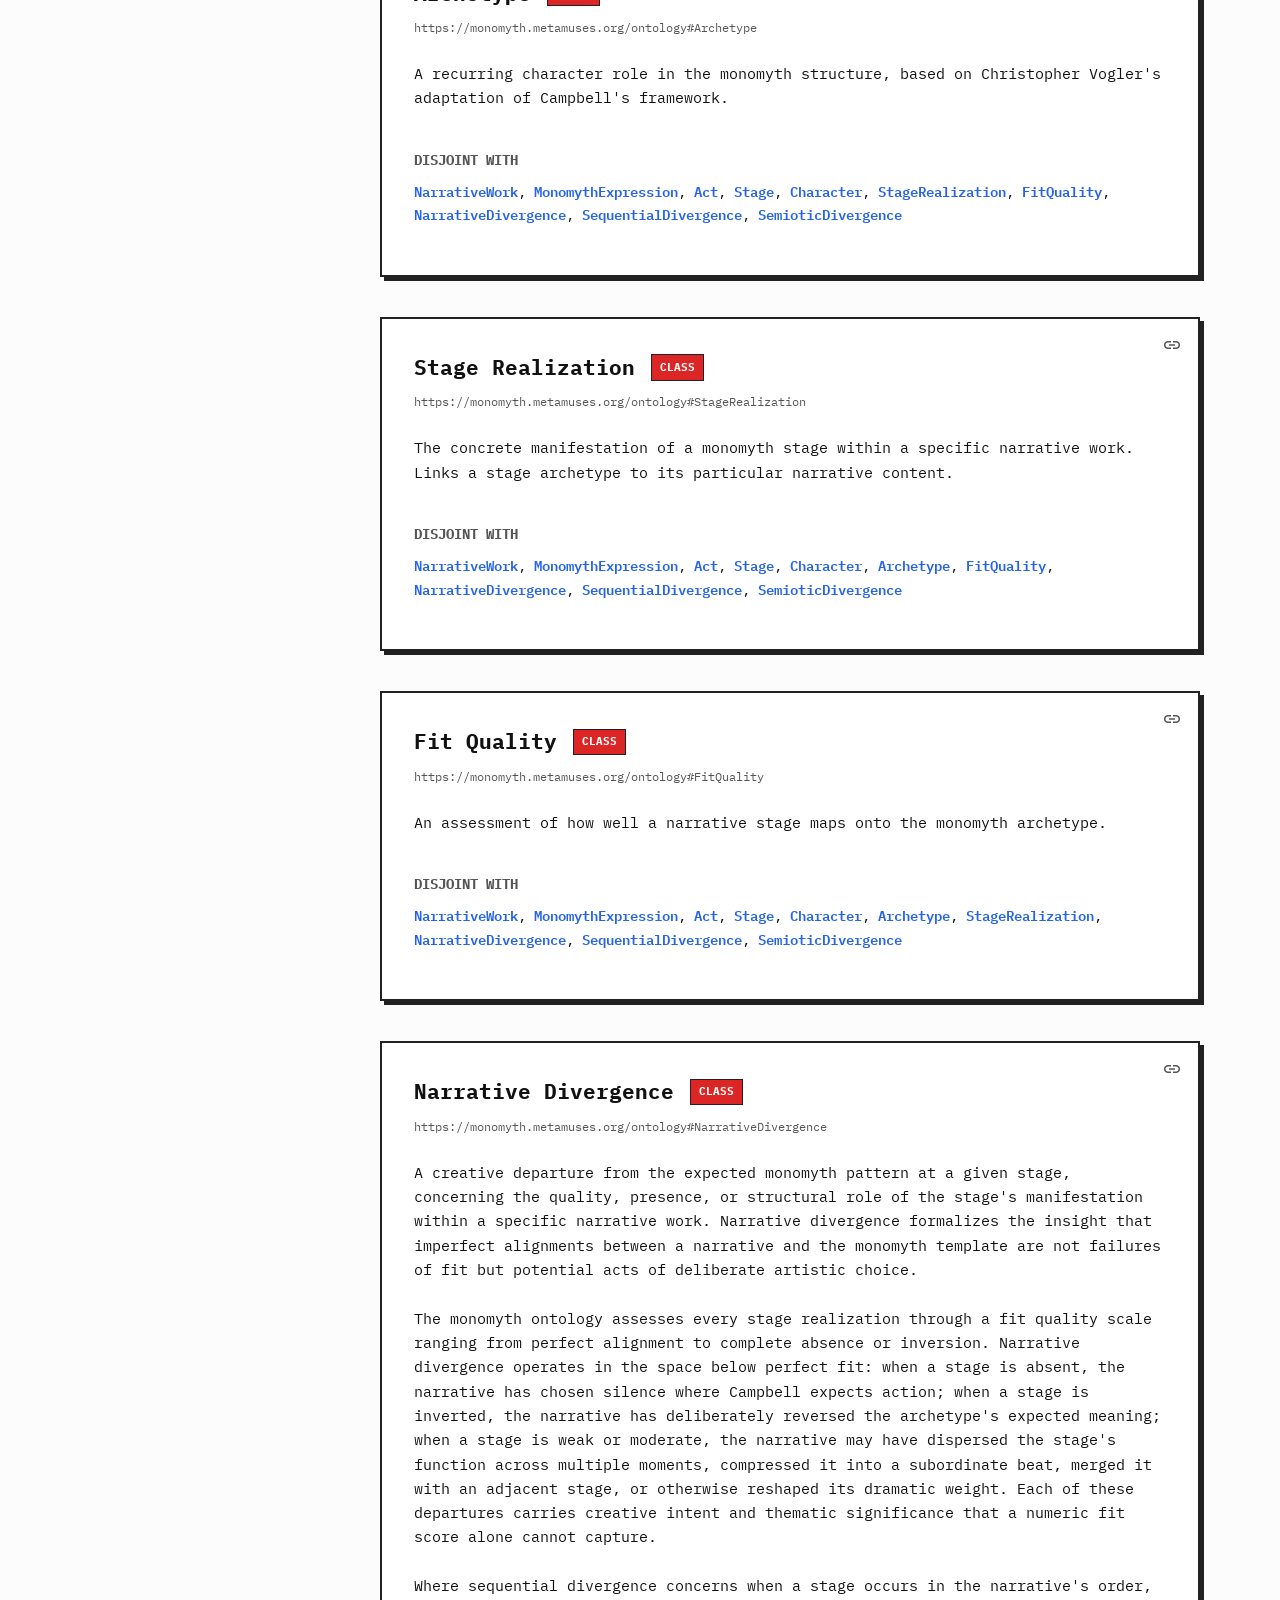
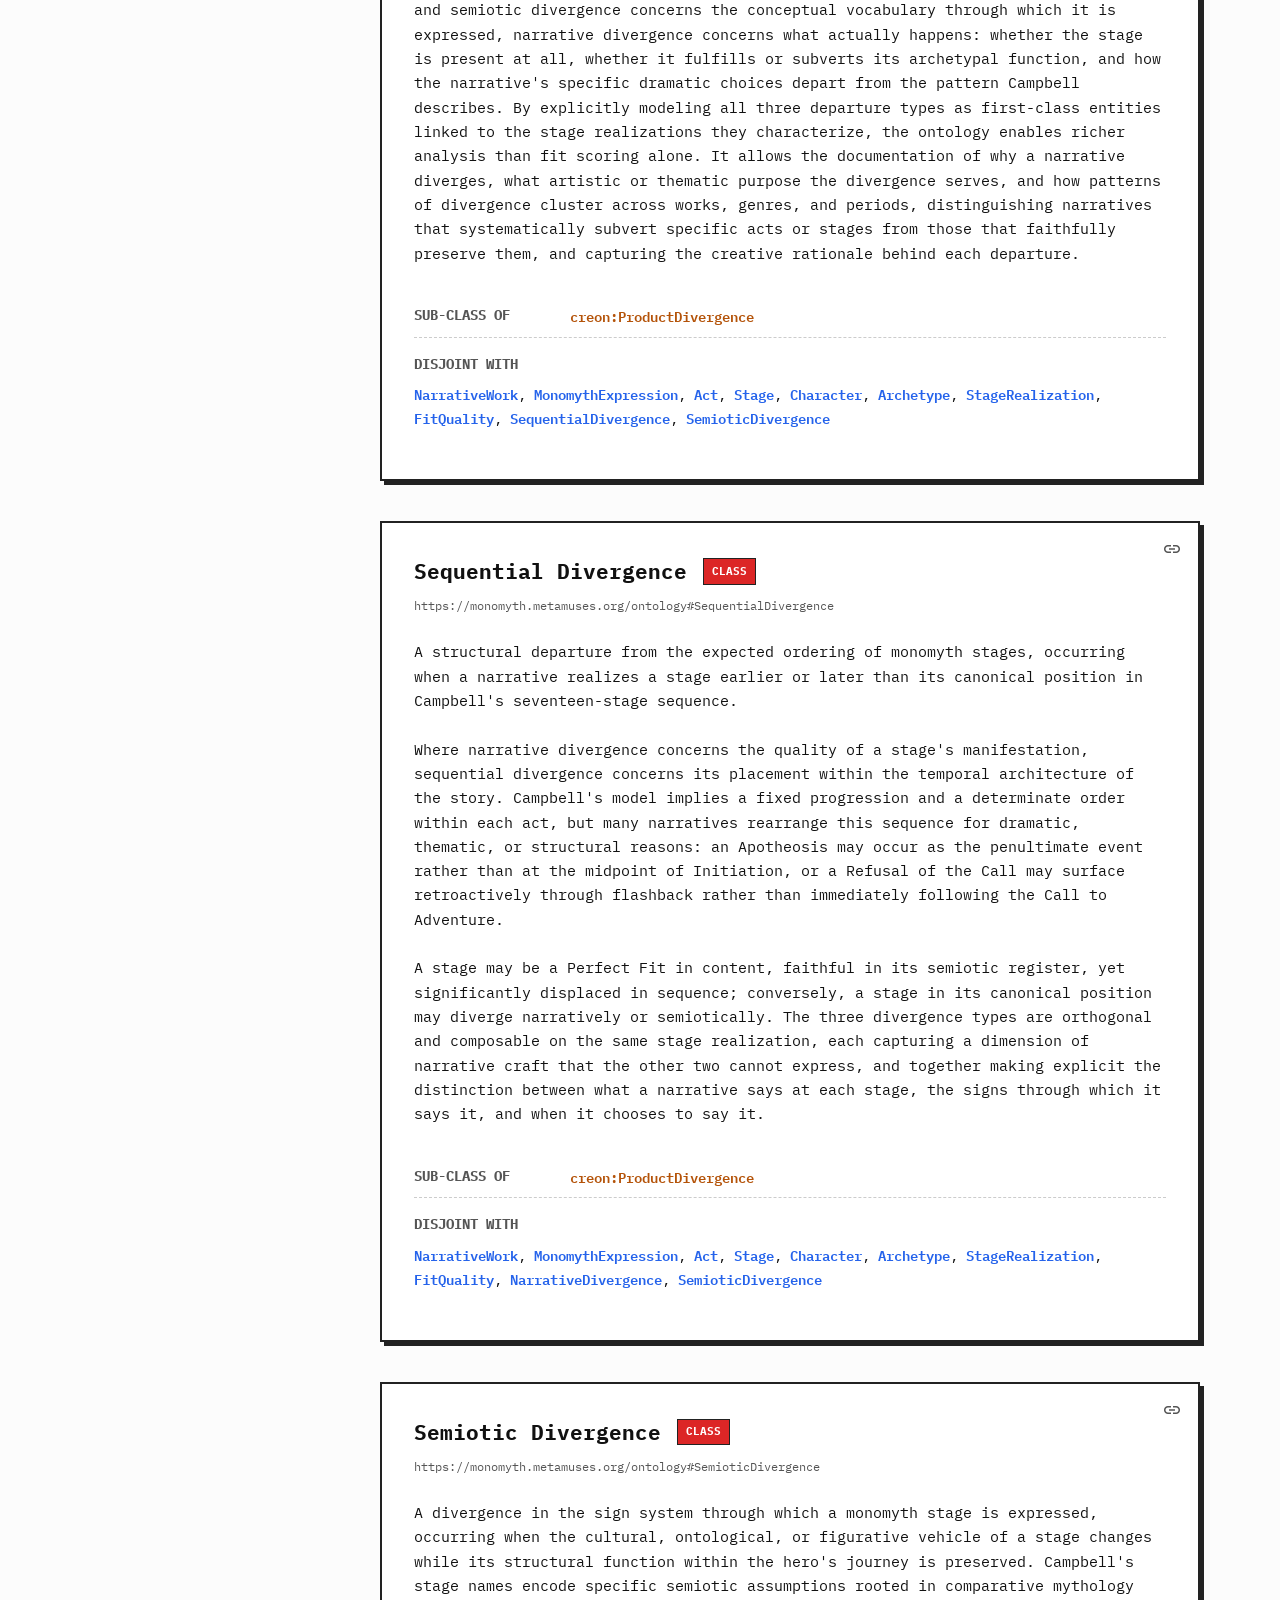
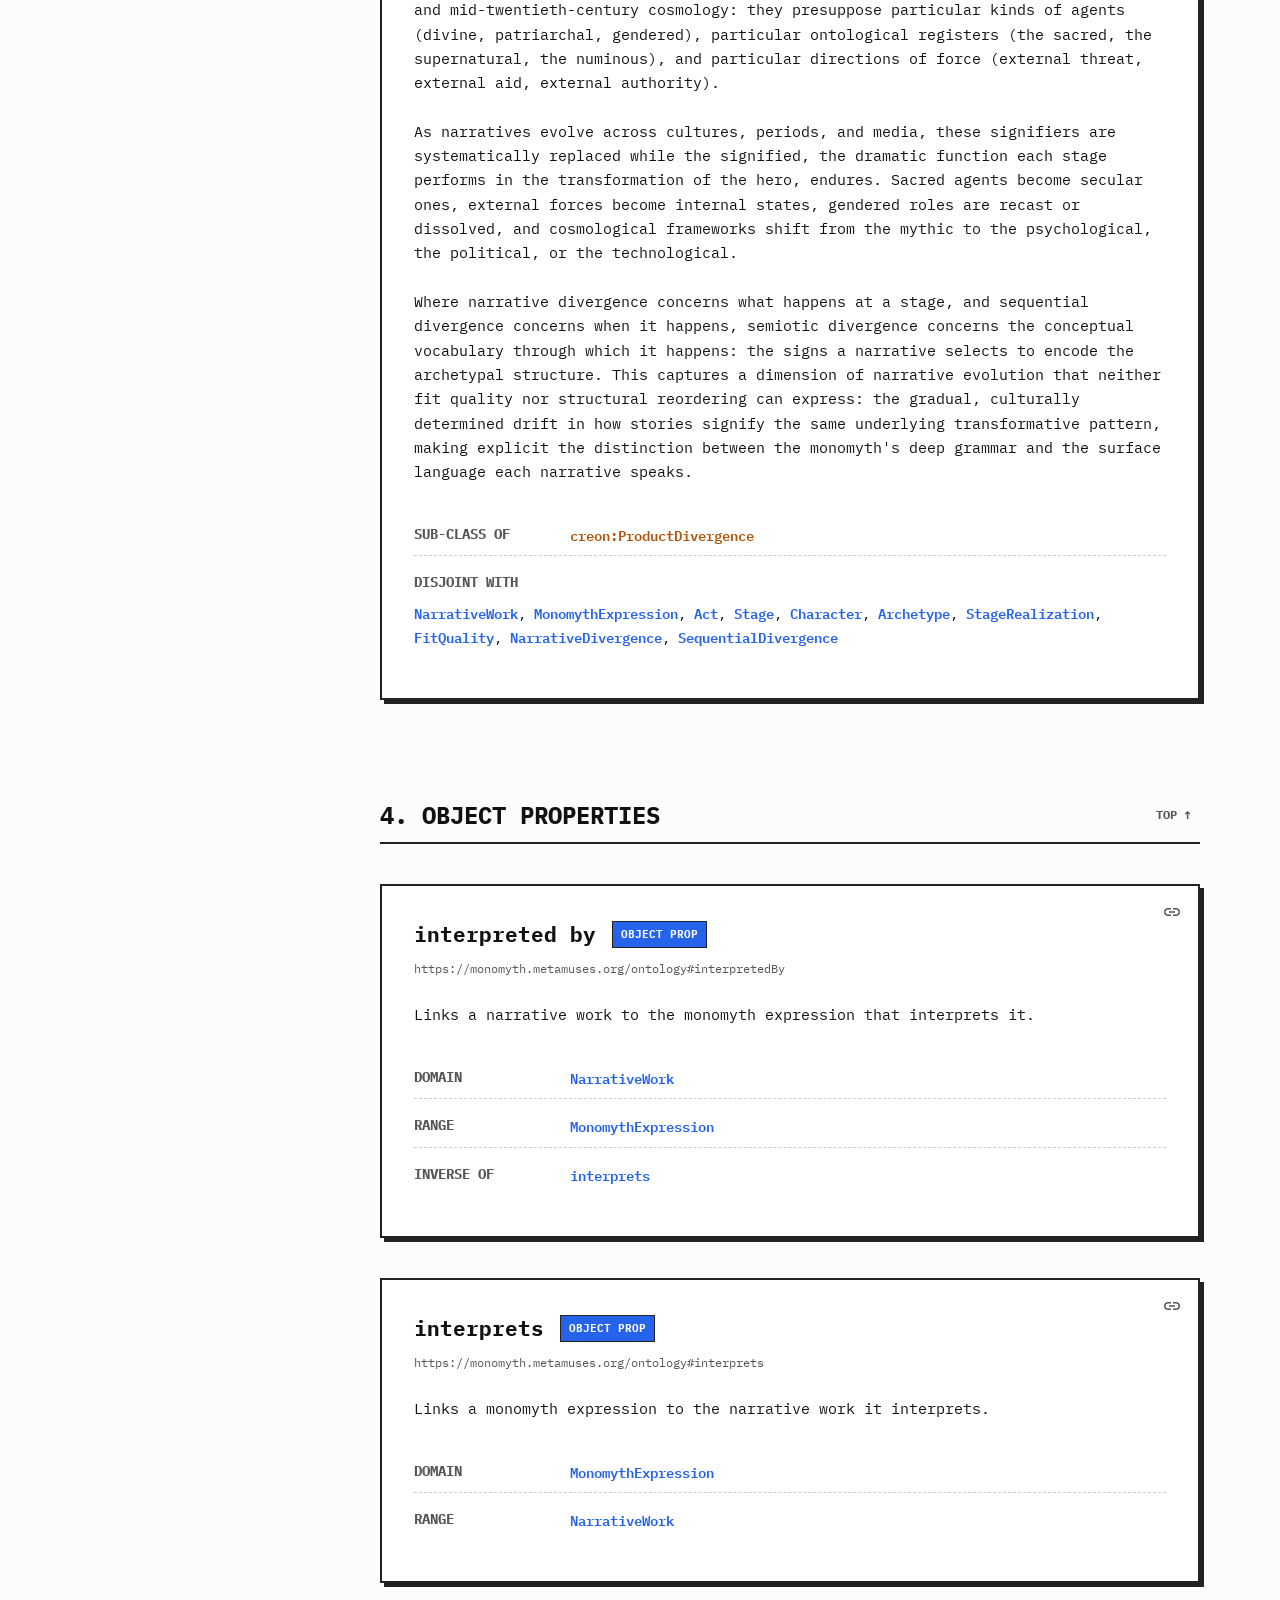
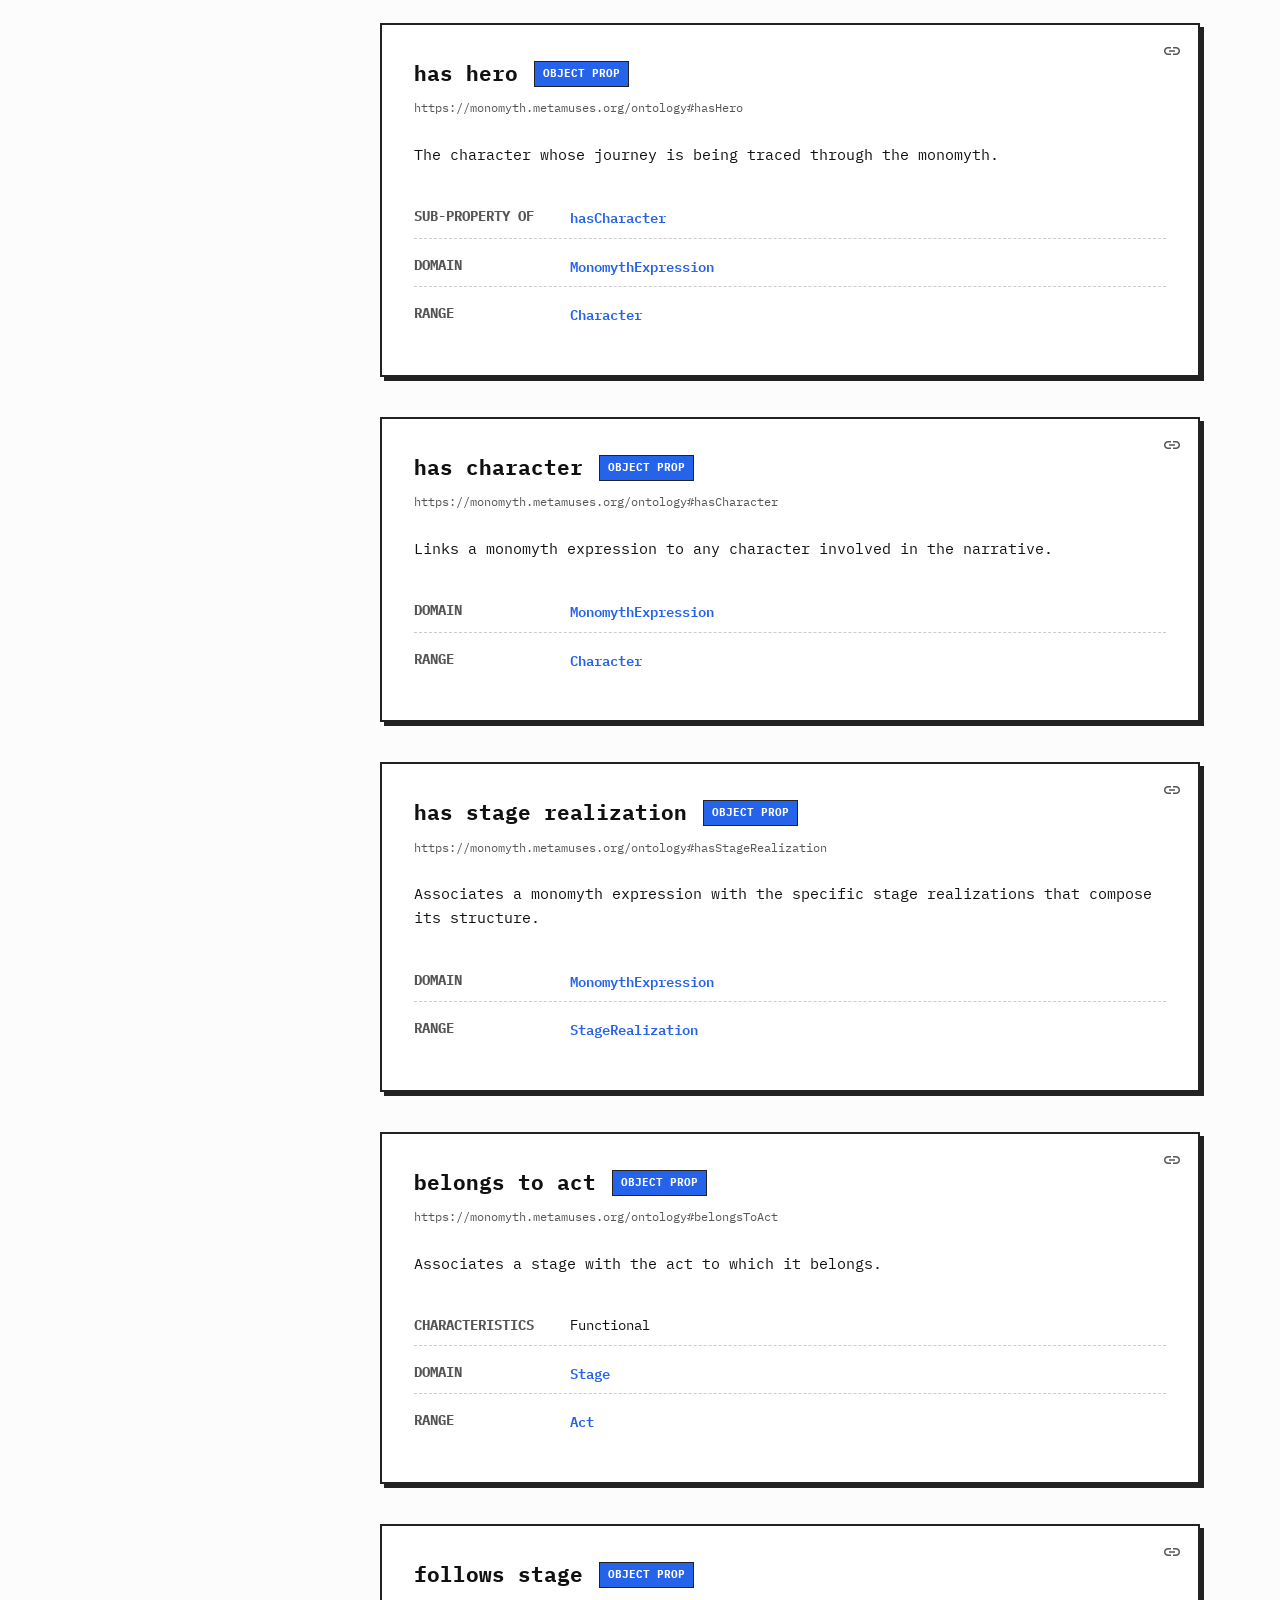
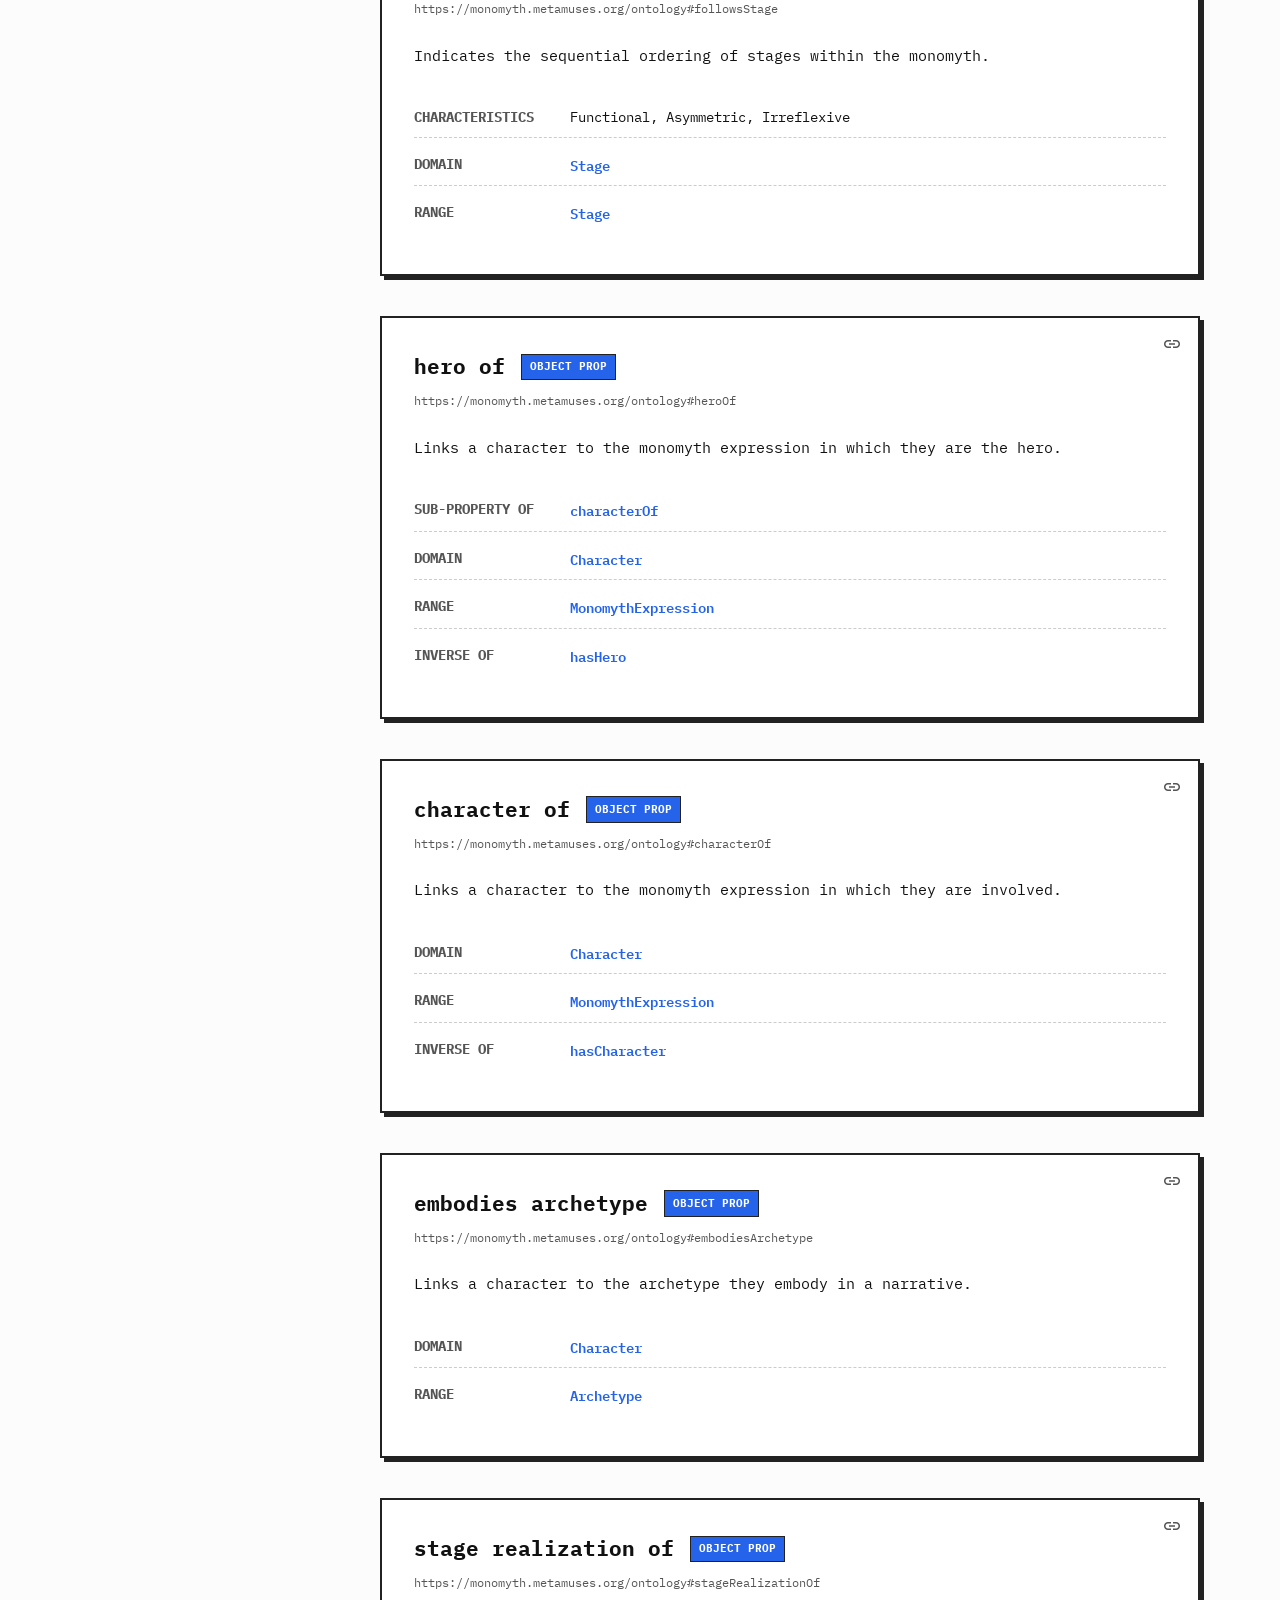
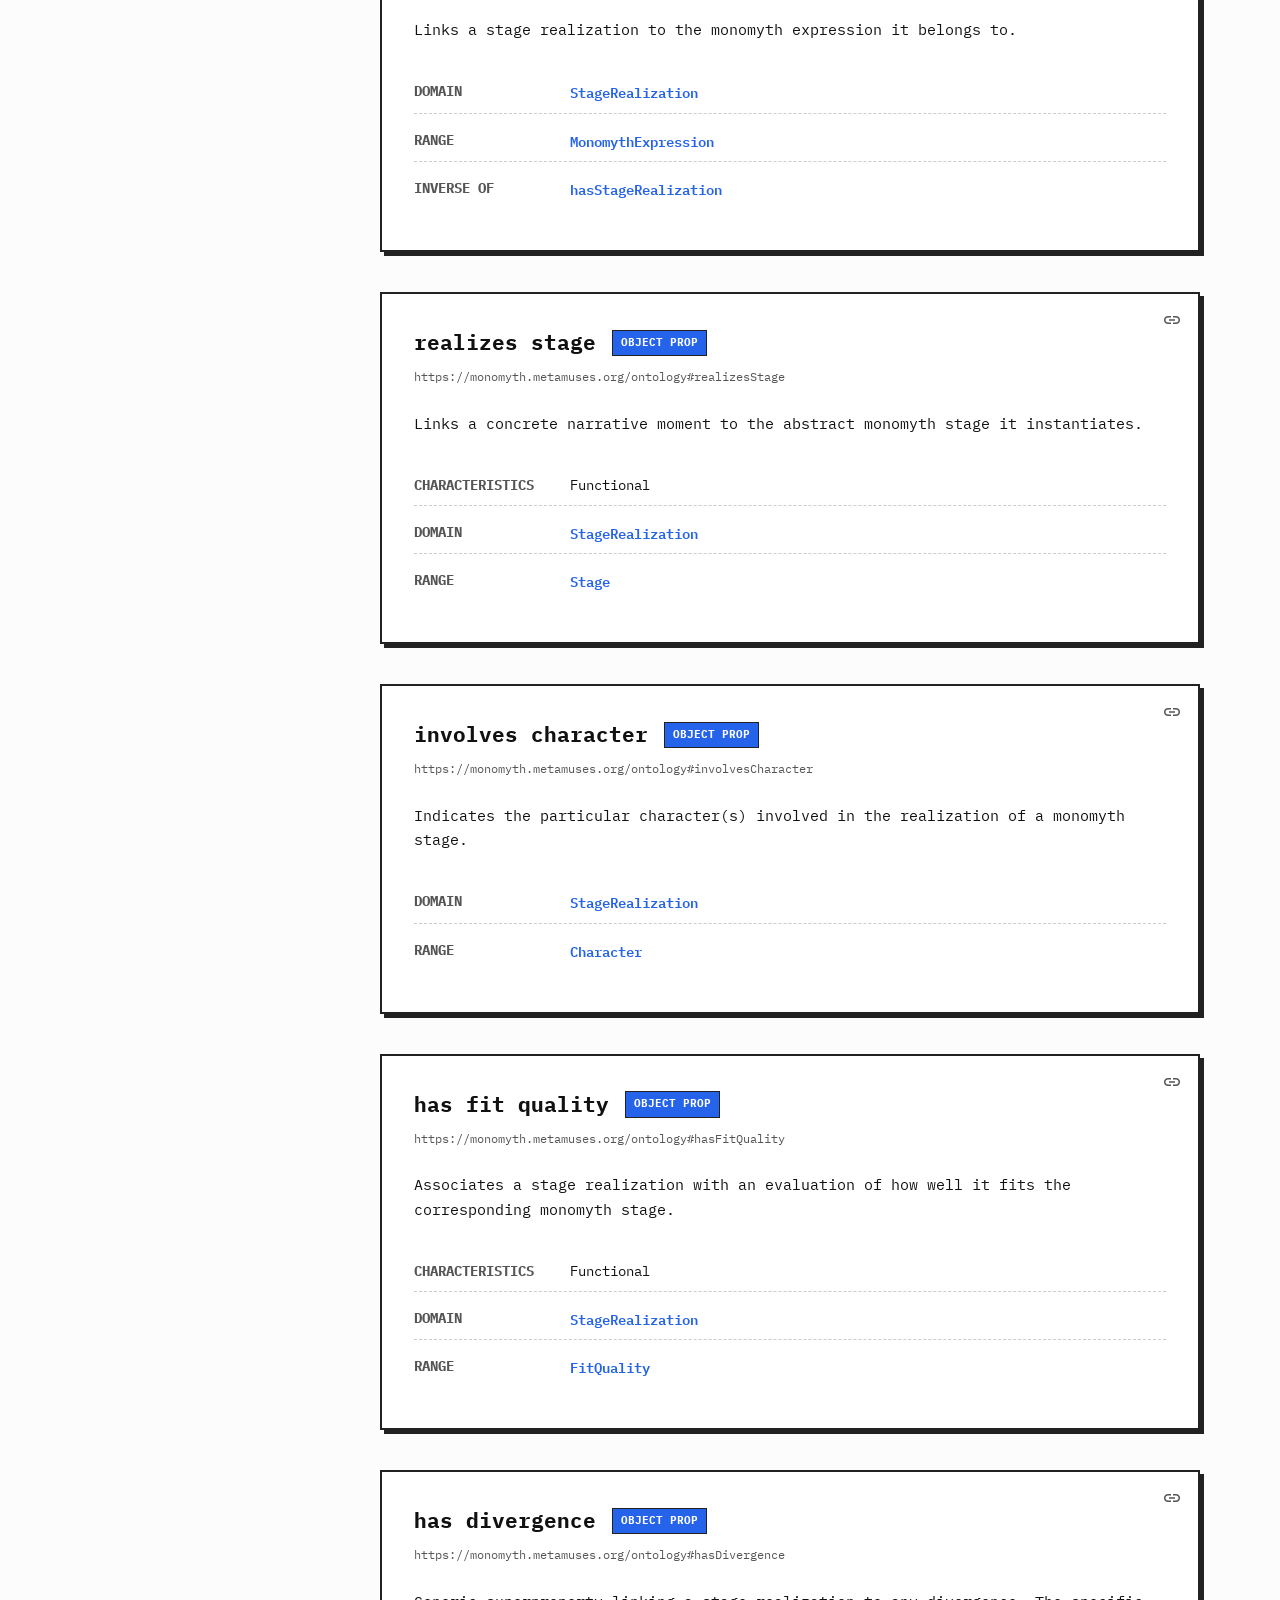
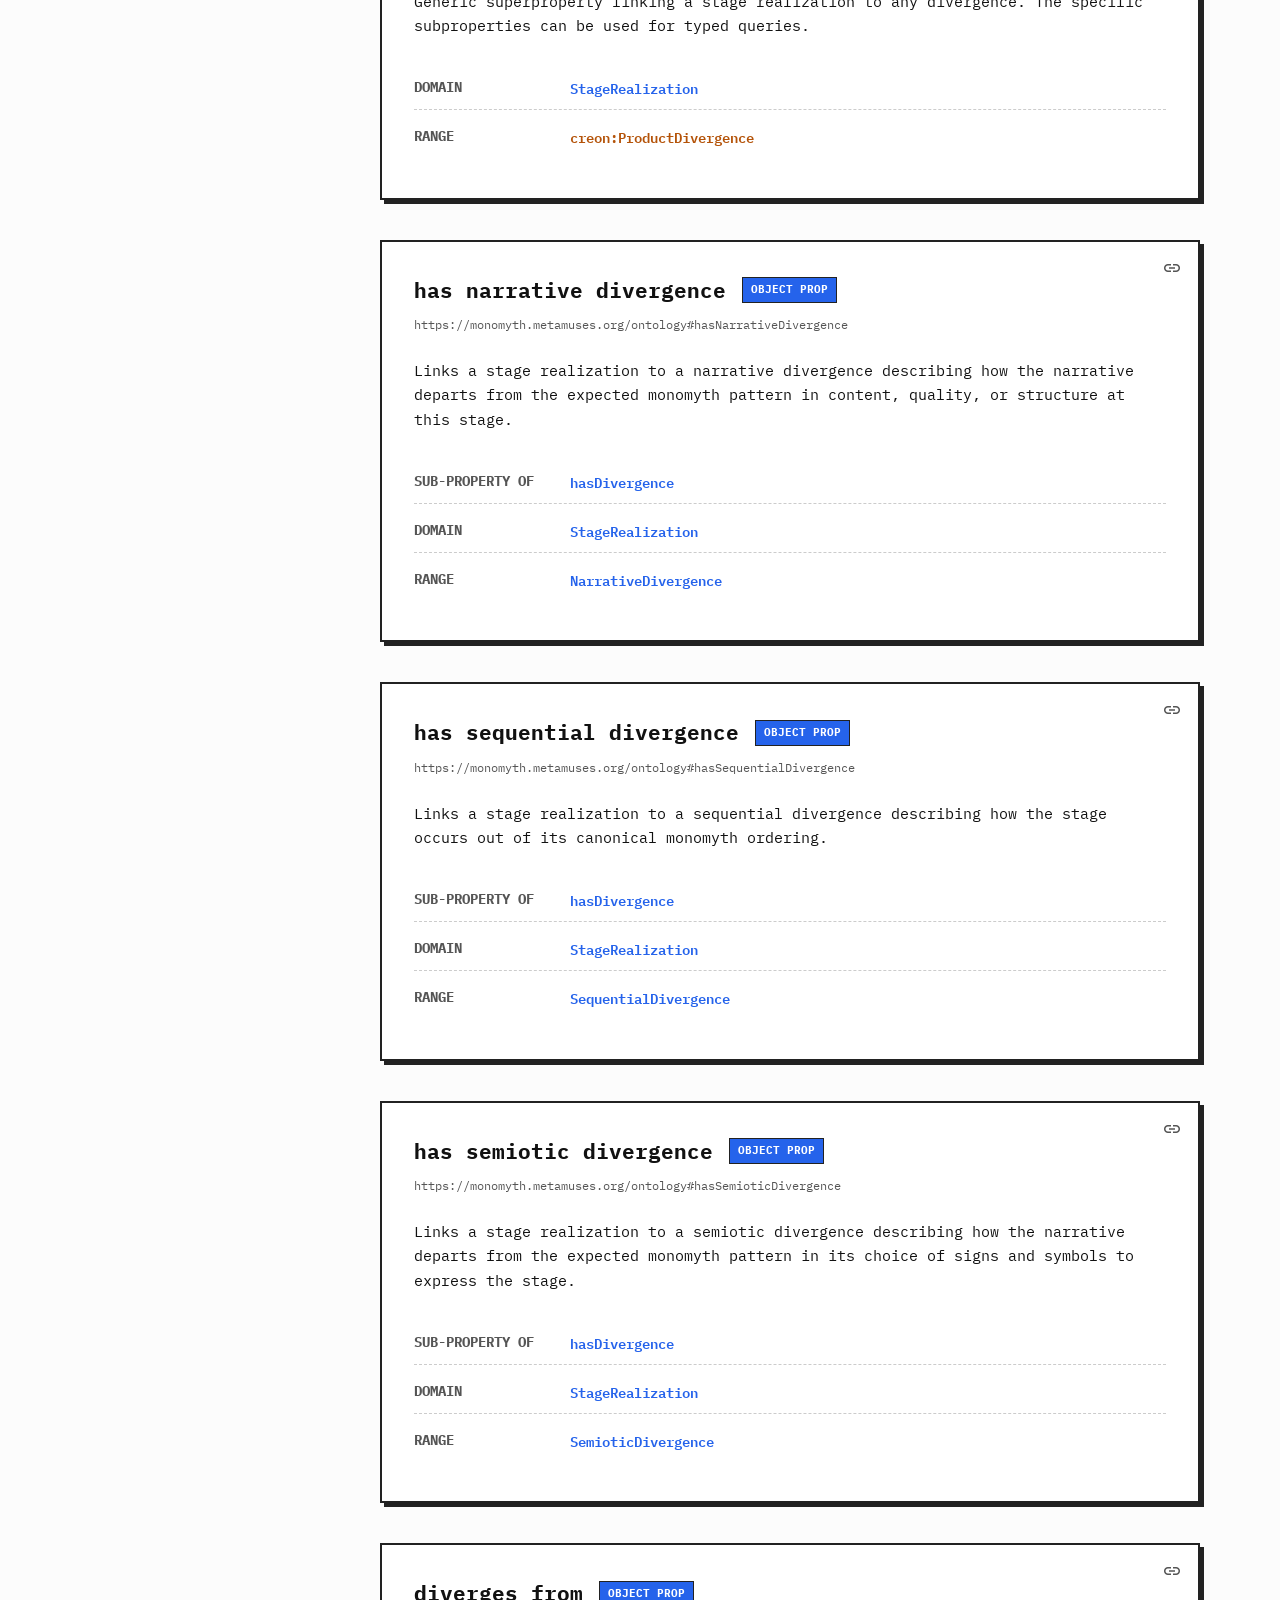
==== commit 10d20d0d: "Mark external ontology refs as outer links in docs Prefix external ontology refs with <prefix>: and " ====
--- a/website/docs.html
+++ b/website/docs.html
@@ -197,6 +197,14 @@
         .property-value { flex-grow: 1; min-width: 0; overflow-wrap: anywhere; word-break: break-word; }
         .property-value a { color: var(--primary-color); text-decoration: none; font-weight: 600; border-bottom: 1px solid transparent; transition: all 0.15s; }
         .property-value a:hover { border-bottom: 1px solid var(--primary-color); }
+        .property-value a.outer-link {
+            color: #b45309;
+            border-bottom: 1px dotted transparent;
+        }
+        .property-value a.outer-link:hover {
+            color: #92400e;
+            border-bottom-color: currentColor;
+        }
 
         table { width: 100%; border-collapse: collapse; background: var(--card-bg); border: 2px solid var(--border-color); box-shadow: 4px 4px 0 var(--border-color); margin-bottom: 2rem; }
         th, td { padding: 1rem; text-align: left; border: 1px solid var(--border-color); }
@@ -463,7 +471,7 @@
             <div class="entity-iri">https://monomyth.metamuses.org/ontology#NarrativeWork</div>
             <p class="entity-comment">A story, novel, epic, film, or other narrative that can be analyzed through the monomyth framework.</p>
             <div class="entity-properties">
-                <div class="property-row"><div class="property-label">Sub-class of</div><div class="property-value"><a href="#CreativeProduct">CreativeProduct</a></div></div>
+                <div class="property-row"><div class="property-label">Sub-class of</div><div class="property-value"><a class="outer-link" href="http://www.ontologydesignpatterns.org/ont/creativity/creon.owl#CreativeProduct" target="_blank" rel="noreferrer noopener">creon:CreativeProduct</a></div></div>
 
                 <div class="property-row"><div class="property-label">Disjoint with</div><div class="property-value"><a href="#MonomythExpression">MonomythExpression</a>, <a href="#Act">Act</a>, <a href="#Stage">Stage</a>, <a href="#Character">Character</a>, <a href="#Archetype">Archetype</a>, <a href="#StageRealization">StageRealization</a>, <a href="#FitQuality">FitQuality</a>, <a href="#NarrativeDivergence">NarrativeDivergence</a>, <a href="#SequentialDivergence">SequentialDivergence</a>, <a href="#SemioticDivergence">SemioticDivergence</a></div></div>
             </div>
@@ -583,7 +591,7 @@
             <div class="entity-iri">https://monomyth.metamuses.org/ontology#NarrativeDivergence</div>
             <p class="entity-comment">A creative departure from the expected monomyth pattern at a given stage, concerning the quality, presence, or structural role of the stage's manifestation within a specific narrative work. Narrative divergence formalizes the insight that imperfect alignments between a narrative and the monomyth template are not failures of fit but potential acts of deliberate artistic choice.<br><br>The monomyth ontology assesses every stage realization through a fit quality scale ranging from perfect alignment to complete absence or inversion. Narrative divergence operates in the space below perfect fit: when a stage is absent, the narrative has chosen silence where Campbell expects action; when a stage is inverted, the narrative has deliberately reversed the archetype's expected meaning; when a stage is weak or moderate, the narrative may have dispersed the stage's function across multiple moments, compressed it into a subordinate beat, merged it with an adjacent stage, or otherwise reshaped its dramatic weight. Each of these departures carries creative intent and thematic significance that a numeric fit score alone cannot capture.<br><br>Where sequential divergence concerns when a stage occurs in the narrative's order, and semiotic divergence concerns the conceptual vocabulary through which it is expressed, narrative divergence concerns what actually happens: whether the stage is present at all, whether it fulfills or subverts its archetypal function, and how the narrative's specific dramatic choices depart from the pattern Campbell describes. By explicitly modeling all three departure types as first-class entities linked to the stage realizations they characterize, the ontology enables richer analysis than fit scoring alone. It allows the documentation of why a narrative diverges, what artistic or thematic purpose the divergence serves, and how patterns of divergence cluster across works, genres, and periods, distinguishing narratives that systematically subvert specific acts or stages from those that faithfully preserve them, and capturing the creative rationale behind each departure.</p>
             <div class="entity-properties">
-                <div class="property-row"><div class="property-label">Sub-class of</div><div class="property-value"><a href="#ProductDivergence">ProductDivergence</a></div></div>
+                <div class="property-row"><div class="property-label">Sub-class of</div><div class="property-value"><a class="outer-link" href="http://www.ontologydesignpatterns.org/ont/creativity/creon.owl#ProductDivergence" target="_blank" rel="noreferrer noopener">creon:ProductDivergence</a></div></div>
 
                 <div class="property-row"><div class="property-label">Disjoint with</div><div class="property-value"><a href="#NarrativeWork">NarrativeWork</a>, <a href="#MonomythExpression">MonomythExpression</a>, <a href="#Act">Act</a>, <a href="#Stage">Stage</a>, <a href="#Character">Character</a>, <a href="#Archetype">Archetype</a>, <a href="#StageRealization">StageRealization</a>, <a href="#FitQuality">FitQuality</a>, <a href="#SequentialDivergence">SequentialDivergence</a>, <a href="#SemioticDivergence">SemioticDivergence</a></div></div>
             </div>
@@ -598,7 +606,7 @@
             <div class="entity-iri">https://monomyth.metamuses.org/ontology#SequentialDivergence</div>
             <p class="entity-comment">A structural departure from the expected ordering of monomyth stages, occurring when a narrative realizes a stage earlier or later than its canonical position in Campbell's seventeen-stage sequence.<br><br>Where narrative divergence concerns the quality of a stage's manifestation, sequential divergence concerns its placement within the temporal architecture of the story. Campbell's model implies a fixed progression and a determinate order within each act, but many narratives rearrange this sequence for dramatic, thematic, or structural reasons: an Apotheosis may occur as the penultimate event rather than at the midpoint of Initiation, or a Refusal of the Call may surface retroactively through flashback rather than immediately following the Call to Adventure.<br><br>A stage may be a Perfect Fit in content, faithful in its semiotic register, yet significantly displaced in sequence; conversely, a stage in its canonical position may diverge narratively or semiotically. The three divergence types are orthogonal and composable on the same stage realization, each capturing a dimension of narrative craft that the other two cannot express, and together making explicit the distinction between what a narrative says at each stage, the signs through which it says it, and when it chooses to say it.</p>
             <div class="entity-properties">
-                <div class="property-row"><div class="property-label">Sub-class of</div><div class="property-value"><a href="#ProductDivergence">ProductDivergence</a></div></div>
+                <div class="property-row"><div class="property-label">Sub-class of</div><div class="property-value"><a class="outer-link" href="http://www.ontologydesignpatterns.org/ont/creativity/creon.owl#ProductDivergence" target="_blank" rel="noreferrer noopener">creon:ProductDivergence</a></div></div>
 
                 <div class="property-row"><div class="property-label">Disjoint with</div><div class="property-value"><a href="#NarrativeWork">NarrativeWork</a>, <a href="#MonomythExpression">MonomythExpression</a>, <a href="#Act">Act</a>, <a href="#Stage">Stage</a>, <a href="#Character">Character</a>, <a href="#Archetype">Archetype</a>, <a href="#StageRealization">StageRealization</a>, <a href="#FitQuality">FitQuality</a>, <a href="#NarrativeDivergence">NarrativeDivergence</a>, <a href="#SemioticDivergence">SemioticDivergence</a></div></div>
             </div>
@@ -613,7 +621,7 @@
             <div class="entity-iri">https://monomyth.metamuses.org/ontology#SemioticDivergence</div>
             <p class="entity-comment">A divergence in the sign system through which a monomyth stage is expressed, occurring when the cultural, ontological, or figurative vehicle of a stage changes while its structural function within the hero's journey is preserved. Campbell's stage names encode specific semiotic assumptions rooted in comparative mythology and mid-twentieth-century cosmology: they presuppose particular kinds of agents (divine, patriarchal, gendered), particular ontological registers (the sacred, the supernatural, the numinous), and particular directions of force (external threat, external aid, external authority).<br><br>As narratives evolve across cultures, periods, and media, these signifiers are systematically replaced while the signified, the dramatic function each stage performs in the transformation of the hero, endures. Sacred agents become secular ones, external forces become internal states, gendered roles are recast or dissolved, and cosmological frameworks shift from the mythic to the psychological, the political, or the technological.<br><br>Where narrative divergence concerns what happens at a stage, and sequential divergence concerns when it happens, semiotic divergence concerns the conceptual vocabulary through which it happens: the signs a narrative selects to encode the archetypal structure. This captures a dimension of narrative evolution that neither fit quality nor structural reordering can express: the gradual, culturally determined drift in how stories signify the same underlying transformative pattern, making explicit the distinction between the monomyth's deep grammar and the surface language each narrative speaks.</p>
             <div class="entity-properties">
-                <div class="property-row"><div class="property-label">Sub-class of</div><div class="property-value"><a href="#ProductDivergence">ProductDivergence</a></div></div>
+                <div class="property-row"><div class="property-label">Sub-class of</div><div class="property-value"><a class="outer-link" href="http://www.ontologydesignpatterns.org/ont/creativity/creon.owl#ProductDivergence" target="_blank" rel="noreferrer noopener">creon:ProductDivergence</a></div></div>
 
                 <div class="property-row"><div class="property-label">Disjoint with</div><div class="property-value"><a href="#NarrativeWork">NarrativeWork</a>, <a href="#MonomythExpression">MonomythExpression</a>, <a href="#Act">Act</a>, <a href="#Stage">Stage</a>, <a href="#Character">Character</a>, <a href="#Archetype">Archetype</a>, <a href="#StageRealization">StageRealization</a>, <a href="#FitQuality">FitQuality</a>, <a href="#NarrativeDivergence">NarrativeDivergence</a>, <a href="#SequentialDivergence">SequentialDivergence</a></div></div>
             </div>
@@ -856,7 +864,7 @@
             <div class="entity-properties">
 
                 <div class="property-row"><div class="property-label">Domain</div><div class="property-value"><a href="#StageRealization">StageRealization</a></div></div>
-                <div class="property-row"><div class="property-label">Range</div><div class="property-value"><a href="#ProductDivergence">ProductDivergence</a></div></div>
+                <div class="property-row"><div class="property-label">Range</div><div class="property-value"><a class="outer-link" href="http://www.ontologydesignpatterns.org/ont/creativity/creon.owl#ProductDivergence" target="_blank" rel="noreferrer noopener">creon:ProductDivergence</a></div></div>
 
             </div>
         </div>
@@ -919,7 +927,7 @@
             <p class="entity-comment">Links a divergence to the stage it departs from.</p>
             <div class="entity-properties">
 
-                <div class="property-row"><div class="property-label">Domain</div><div class="property-value"><a href="#ProductDivergence">ProductDivergence</a></div></div>
+                <div class="property-row"><div class="property-label">Domain</div><div class="property-value"><a class="outer-link" href="http://www.ontologydesignpatterns.org/ont/creativity/creon.owl#ProductDivergence" target="_blank" rel="noreferrer noopener">creon:ProductDivergence</a></div></div>
                 <div class="property-row"><div class="property-label">Range</div><div class="property-value"><a href="#Stage">Stage</a></div></div>
 
             </div>
@@ -935,7 +943,7 @@
             <p class="entity-comment">Links a divergence to the stage realization where the departure occurs.</p>
             <div class="entity-properties">
 
-                <div class="property-row"><div class="property-label">Domain</div><div class="property-value"><a href="#ProductDivergence">ProductDivergence</a></div></div>
+                <div class="property-row"><div class="property-label">Domain</div><div class="property-value"><a class="outer-link" href="http://www.ontologydesignpatterns.org/ont/creativity/creon.owl#ProductDivergence" target="_blank" rel="noreferrer noopener">creon:ProductDivergence</a></div></div>
                 <div class="property-row"><div class="property-label">Range</div><div class="property-value"><a href="#StageRealization">StageRealization</a></div></div>
                 <div class="property-row"><div class="property-label">Inverse of</div><div class="property-value"><a href="#hasDivergence">hasDivergence</a></div></div>
             </div>
@@ -1034,7 +1042,7 @@
             <div class="entity-iri">https://monomyth.metamuses.org/ontology#divergenceRationale</div>
             <p class="entity-comment">A prose description of the artistic, thematic, structural, or sequential purpose behind a divergence from the monomyth template. Complements a fit note on a stage realization by focusing specifically on the motivation for the departure.</p>
             <div class="entity-properties">
-                <div class="property-row"><div class="property-label">Domain</div><div class="property-value"><a href="#ProductDivergence">ProductDivergence</a></div></div>
+                <div class="property-row"><div class="property-label">Domain</div><div class="property-value"><a class="outer-link" href="http://www.ontologydesignpatterns.org/ont/creativity/creon.owl#ProductDivergence" target="_blank" rel="noreferrer noopener">creon:ProductDivergence</a></div></div>
                 <div class="property-row"><div class="property-label">Range</div><div class="property-value">Literal</div></div>
             </div>
         </div>
@@ -1048,7 +1056,7 @@
             <div class="entity-iri">https://monomyth.metamuses.org/ontology#Departure</div>
             <p class="entity-comment">The first act of the monomyth, in which the hero is called away from the familiar world and, through a series of encounters with refusal, aid, and threshold crossing, commits to the journey that will transform them. Campbell frames departure as a sequence of psychological and narrative events, from the disruption of equilibrium through the call, to the gathering of resolve and resources, to the irreversible crossing that commits the hero to transformation. What follows this act is no longer the hero's old life but a new order of experience.</p>
             <div class="entity-properties">
-                <div class="property-row"><div class="property-label">Belongs to</div><div class="property-value"><a href="#Act">Act</a></div></div>
+                <div class="property-row"><div class="property-label">Instance of</div><div class="property-value"><a href="#Act">Act</a></div></div>
                 <div class="property-row"><div class="property-label">Act Order</div><div class="property-value">1</div></div>
 
 
@@ -1066,7 +1074,7 @@
             <div class="entity-iri">https://monomyth.metamuses.org/ontology#Initiation</div>
             <p class="entity-comment">The central act of the monomyth, in which the hero undergoes trials, encounters figures of profound power, and achieves the transformation that is the journey's purpose. Initiation occupies the space between threshold crossings: the hero has entered the extraordinary world but has not yet returned. The act's stages trace an arc from ordeal through revelation to the acquisition of the boon that will ultimately be carried back.</p>
             <div class="entity-properties">
-                <div class="property-row"><div class="property-label">Belongs to</div><div class="property-value"><a href="#Act">Act</a></div></div>
+                <div class="property-row"><div class="property-label">Instance of</div><div class="property-value"><a href="#Act">Act</a></div></div>
                 <div class="property-row"><div class="property-label">Act Order</div><div class="property-value">2</div></div>
 
 
@@ -1084,7 +1092,7 @@
             <div class="entity-iri">https://monomyth.metamuses.org/ontology#Return</div>
             <p class="entity-comment">The closing movement of the hero's journey, in which the transformation achieved during initiation must survive contact with the world the hero originally left. Campbell's return stages register the tension between the extraordinary knowledge the hero now carries and the ordinary conditions to which they must reconcile it. The act completes the monomyth's circular structure, restoring the hero to the starting world but in an fundamentally altered state.</p>
             <div class="entity-properties">
-                <div class="property-row"><div class="property-label">Belongs to</div><div class="property-value"><a href="#Act">Act</a></div></div>
+                <div class="property-row"><div class="property-label">Instance of</div><div class="property-value"><a href="#Act">Act</a></div></div>
                 <div class="property-row"><div class="property-label">Act Order</div><div class="property-value">3</div></div>
 
 
@@ -1102,7 +1110,7 @@
             <div class="entity-iri">https://monomyth.metamuses.org/ontology#TheCallToAdventure</div>
             <p class="entity-comment">The hero receives a summons through a sign, messenger, or sudden rupture in the ordinary world that signals the beginning of a journey toward an as-yet-unknown transformation.</p>
             <div class="entity-properties">
-                <div class="property-row"><div class="property-label">Belongs to</div><div class="property-value"><a href="#Stage">Stage</a></div></div>
+                <div class="property-row"><div class="property-label">Instance of</div><div class="property-value"><a href="#Stage">Stage</a></div></div>
 
                 <div class="property-row"><div class="property-label">Belongs To Act</div><div class="property-value"><a href="#Departure">Departure</a></div></div>
                 <div class="property-row"><div class="property-label">Stage Order</div><div class="property-value">1</div></div>
@@ -1120,7 +1128,7 @@
             <div class="entity-iri">https://monomyth.metamuses.org/ontology#RefusalOfTheCall</div>
             <p class="entity-comment">Faced with the enormity of the journey ahead, the hero hesitates or outright refuses the summons, revealing the weight of what must be sacrificed to cross into the unknown.</p>
             <div class="entity-properties">
-                <div class="property-row"><div class="property-label">Belongs to</div><div class="property-value"><a href="#Stage">Stage</a></div></div>
+                <div class="property-row"><div class="property-label">Instance of</div><div class="property-value"><a href="#Stage">Stage</a></div></div>
 
                 <div class="property-row"><div class="property-label">Belongs To Act</div><div class="property-value"><a href="#Departure">Departure</a></div></div>
                 <div class="property-row"><div class="property-label">Stage Order</div><div class="property-value">2</div></div>
@@ -1138,7 +1146,7 @@
             <div class="entity-iri">https://monomyth.metamuses.org/ontology#SupernaturalAid</div>
             <p class="entity-comment">A protective figure such as a wizard, crone, ferryman, or divine messenger appears to equip the hero with talismans, wisdom, or assurance before the threshold is crossed.</p>
             <div class="entity-properties">
-                <div class="property-row"><div class="property-label">Belongs to</div><div class="property-value"><a href="#Stage">Stage</a></div></div>
+                <div class="property-row"><div class="property-label">Instance of</div><div class="property-value"><a href="#Stage">Stage</a></div></div>
 
                 <div class="property-row"><div class="property-label">Belongs To Act</div><div class="property-value"><a href="#Departure">Departure</a></div></div>
                 <div class="property-row"><div class="property-label">Stage Order</div><div class="property-value">3</div></div>
@@ -1156,7 +1164,7 @@
             <div class="entity-iri">https://monomyth.metamuses.org/ontology#TheCrossingOfTheFirstThreshold</div>
             <p class="entity-comment">The hero commits to the adventure and passes beyond the familiar boundary of the known world, entering a sphere of magnified power where the ordinary rules no longer apply.</p>
             <div class="entity-properties">
-                <div class="property-row"><div class="property-label">Belongs to</div><div class="property-value"><a href="#Stage">Stage</a></div></div>
+                <div class="property-row"><div class="property-label">Instance of</div><div class="property-value"><a href="#Stage">Stage</a></div></div>
 
                 <div class="property-row"><div class="property-label">Belongs To Act</div><div class="property-value"><a href="#Departure">Departure</a></div></div>
                 <div class="property-row"><div class="property-label">Stage Order</div><div class="property-value">4</div></div>
@@ -1174,7 +1182,7 @@
             <div class="entity-iri">https://monomyth.metamuses.org/ontology#TheBellyOfTheWhale</div>
             <p class="entity-comment">The hero is swallowed into an unknown darkness as a symbolic death of the former self, from which, if survived, a new and transformed identity begins to emerge.</p>
             <div class="entity-properties">
-                <div class="property-row"><div class="property-label">Belongs to</div><div class="property-value"><a href="#Stage">Stage</a></div></div>
+                <div class="property-row"><div class="property-label">Instance of</div><div class="property-value"><a href="#Stage">Stage</a></div></div>
 
                 <div class="property-row"><div class="property-label">Belongs To Act</div><div class="property-value"><a href="#Departure">Departure</a></div></div>
                 <div class="property-row"><div class="property-label">Stage Order</div><div class="property-value">5</div></div>
@@ -1192,7 +1200,7 @@
             <div class="entity-iri">https://monomyth.metamuses.org/ontology#TheRoadOfTrials</div>
             <p class="entity-comment">The hero undergoes a series of tests, ordeals, and encounters that progressively strip away illusions and forge the strength, wisdom, and character required for the supreme ordeal ahead.</p>
             <div class="entity-properties">
-                <div class="property-row"><div class="property-label">Belongs to</div><div class="property-value"><a href="#Stage">Stage</a></div></div>
+                <div class="property-row"><div class="property-label">Instance of</div><div class="property-value"><a href="#Stage">Stage</a></div></div>
 
                 <div class="property-row"><div class="property-label">Belongs To Act</div><div class="property-value"><a href="#Initiation">Initiation</a></div></div>
                 <div class="property-row"><div class="property-label">Stage Order</div><div class="property-value">6</div></div>
@@ -1210,7 +1218,7 @@
             <div class="entity-iri">https://monomyth.metamuses.org/ontology#TheMeetingWithTheGoddess</div>
             <p class="entity-comment">The hero encounters an embodiment of totality in its fullest and most nurturing dimension, whose unconditional love reveals the deepest ground of existence itself.</p>
             <div class="entity-properties">
-                <div class="property-row"><div class="property-label">Belongs to</div><div class="property-value"><a href="#Stage">Stage</a></div></div>
+                <div class="property-row"><div class="property-label">Instance of</div><div class="property-value"><a href="#Stage">Stage</a></div></div>
 
                 <div class="property-row"><div class="property-label">Belongs To Act</div><div class="property-value"><a href="#Initiation">Initiation</a></div></div>
                 <div class="property-row"><div class="property-label">Stage Order</div><div class="property-value">7</div></div>
@@ -1228,7 +1236,7 @@
             <div class="entity-iri">https://monomyth.metamuses.org/ontology#WomanAsTheTemptress</div>
             <p class="entity-comment">Confronted with desire, comfort, or worldly attachment, the hero faces a seduction that threatens to arrest the journey and bind consciousness to the transient rather than the transcendent.</p>
             <div class="entity-properties">
-                <div class="property-row"><div class="property-label">Belongs to</div><div class="property-value"><a href="#Stage">Stage</a></div></div>
+                <div class="property-row"><div class="property-label">Instance of</div><div class="property-value"><a href="#Stage">Stage</a></div></div>
 
                 <div class="property-row"><div class="property-label">Belongs To Act</div><div class="property-value"><a href="#Initiation">Initiation</a></div></div>
                 <div class="property-row"><div class="property-label">Stage Order</div><div class="property-value">8</div></div>
@@ -1246,7 +1254,7 @@
             <div class="entity-iri">https://monomyth.metamuses.org/ontology#AtonementWithTheFather</div>
             <p class="entity-comment">The hero confronts the ultimate authority of the inner world in the father-figure who both judges and initiates, and must be annihilated and reborn in the crucible of that encounter.</p>
             <div class="entity-properties">
-                <div class="property-row"><div class="property-label">Belongs to</div><div class="property-value"><a href="#Stage">Stage</a></div></div>
+                <div class="property-row"><div class="property-label">Instance of</div><div class="property-value"><a href="#Stage">Stage</a></div></div>
 
                 <div class="property-row"><div class="property-label">Belongs To Act</div><div class="property-value"><a href="#Initiation">Initiation</a></div></div>
                 <div class="property-row"><div class="property-label">Stage Order</div><div class="property-value">9</div></div>
@@ -1264,7 +1272,7 @@
             <div class="entity-iri">https://monomyth.metamuses.org/ontology#Apotheosis</div>
             <p class="entity-comment">Stripped of all ego-bound limitation, the hero achieves a state of divine knowledge or blissful rest beyond all categories of being, dwelling momentarily in the eternal before returning.</p>
             <div class="entity-properties">
-                <div class="property-row"><div class="property-label">Belongs to</div><div class="property-value"><a href="#Stage">Stage</a></div></div>
+                <div class="property-row"><div class="property-label">Instance of</div><div class="property-value"><a href="#Stage">Stage</a></div></div>
 
                 <div class="property-row"><div class="property-label">Belongs To Act</div><div class="property-value"><a href="#Initiation">Initiation</a></div></div>
                 <div class="property-row"><div class="property-label">Stage Order</div><div class="property-value">10</div></div>
@@ -1282,7 +1290,7 @@
             <div class="entity-iri">https://monomyth.metamuses.org/ontology#TheUltimateBoon</div>
             <p class="entity-comment">The hero attains the supreme goal of the quest in the form of an elixir, grail, fire, or wisdom that holds the power to restore life, fertility, or illumination to the world left behind.</p>
             <div class="entity-properties">
-                <div class="property-row"><div class="property-label">Belongs to</div><div class="property-value"><a href="#Stage">Stage</a></div></div>
+                <div class="property-row"><div class="property-label">Instance of</div><div class="property-value"><a href="#Stage">Stage</a></div></div>
 
                 <div class="property-row"><div class="property-label">Belongs To Act</div><div class="property-value"><a href="#Initiation">Initiation</a></div></div>
                 <div class="property-row"><div class="property-label">Stage Order</div><div class="property-value">11</div></div>
@@ -1300,7 +1308,7 @@
             <div class="entity-iri">https://monomyth.metamuses.org/ontology#RefusalOfTheReturn</div>
             <p class="entity-comment">Having tasted transcendence or bliss, the hero is reluctant to re-enter the mundane world, clinging to the realm of discovery rather than bearing its fruits back to humanity.</p>
             <div class="entity-properties">
-                <div class="property-row"><div class="property-label">Belongs to</div><div class="property-value"><a href="#Stage">Stage</a></div></div>
+                <div class="property-row"><div class="property-label">Instance of</div><div class="property-value"><a href="#Stage">Stage</a></div></div>
 
                 <div class="property-row"><div class="property-label">Belongs To Act</div><div class="property-value"><a href="#Return">Return</a></div></div>
                 <div class="property-row"><div class="property-label">Stage Order</div><div class="property-value">12</div></div>
@@ -1318,7 +1326,7 @@
             <div class="entity-iri">https://monomyth.metamuses.org/ontology#TheMagicFlight</div>
             <p class="entity-comment">The hero escapes from the inner world, sometimes aided and sometimes pursued, navigating a perilous retreat that itself becomes a test of the transformation newly won.</p>
             <div class="entity-properties">
-                <div class="property-row"><div class="property-label">Belongs to</div><div class="property-value"><a href="#Stage">Stage</a></div></div>
+                <div class="property-row"><div class="property-label">Instance of</div><div class="property-value"><a href="#Stage">Stage</a></div></div>
 
                 <div class="property-row"><div class="property-label">Belongs To Act</div><div class="property-value"><a href="#Return">Return</a></div></div>
                 <div class="property-row"><div class="property-label">Stage Order</div><div class="property-value">13</div></div>
@@ -1336,7 +1344,7 @@
             <div class="entity-iri">https://monomyth.metamuses.org/ontology#RescueFromWithout</div>
             <p class="entity-comment">When the hero cannot return alone, a guide or community from the ordinary world reaches across the threshold to draw the exhausted or reluctant traveller back into human society.</p>
             <div class="entity-properties">
-                <div class="property-row"><div class="property-label">Belongs to</div><div class="property-value"><a href="#Stage">Stage</a></div></div>
+                <div class="property-row"><div class="property-label">Instance of</div><div class="property-value"><a href="#Stage">Stage</a></div></div>
 
                 <div class="property-row"><div class="property-label">Belongs To Act</div><div class="property-value"><a href="#Return">Return</a></div></div>
                 <div class="property-row"><div class="property-label">Stage Order</div><div class="property-value">14</div></div>
@@ -1354,7 +1362,7 @@
             <div class="entity-iri">https://monomyth.metamuses.org/ontology#TheCrossingOfTheReturnThreshold</div>
             <p class="entity-comment">The hero must re-enter the world of common day and find a way to translate the wisdom of the deep experience into terms that a community bound by time and form can receive.</p>
             <div class="entity-properties">
-                <div class="property-row"><div class="property-label">Belongs to</div><div class="property-value"><a href="#Stage">Stage</a></div></div>
+                <div class="property-row"><div class="property-label">Instance of</div><div class="property-value"><a href="#Stage">Stage</a></div></div>
 
                 <div class="property-row"><div class="property-label">Belongs To Act</div><div class="property-value"><a href="#Return">Return</a></div></div>
                 <div class="property-row"><div class="property-label">Stage Order</div><div class="property-value">15</div></div>
@@ -1372,7 +1380,7 @@
             <div class="entity-iri">https://monomyth.metamuses.org/ontology#MasterOfTheTwoWorlds</div>
             <p class="entity-comment">Having moved freely between the mortal and divine, the hero achieves the equilibrium to hold both realms simultaneously, neither clinging to the transcendent nor enslaved by the mundane.</p>
             <div class="entity-properties">
-                <div class="property-row"><div class="property-label">Belongs to</div><div class="property-value"><a href="#Stage">Stage</a></div></div>
+                <div class="property-row"><div class="property-label">Instance of</div><div class="property-value"><a href="#Stage">Stage</a></div></div>
 
                 <div class="property-row"><div class="property-label">Belongs To Act</div><div class="property-value"><a href="#Return">Return</a></div></div>
                 <div class="property-row"><div class="property-label">Stage Order</div><div class="property-value">16</div></div>
@@ -1390,7 +1398,7 @@
             <div class="entity-iri">https://monomyth.metamuses.org/ontology#FreedomToLive</div>
             <p class="entity-comment">Released from fear of death and attachment to outcome, the hero lives fully in the present moment as a conduit of the life-force who neither clings to nor flees from existence.</p>
             <div class="entity-properties">
-                <div class="property-row"><div class="property-label">Belongs to</div><div class="property-value"><a href="#Stage">Stage</a></div></div>
+                <div class="property-row"><div class="property-label">Instance of</div><div class="property-value"><a href="#Stage">Stage</a></div></div>
 
                 <div class="property-row"><div class="property-label">Belongs To Act</div><div class="property-value"><a href="#Return">Return</a></div></div>
                 <div class="property-row"><div class="property-label">Stage Order</div><div class="property-value">17</div></div>
@@ -1408,7 +1416,7 @@
             <div class="entity-iri">https://monomyth.metamuses.org/ontology#Hero</div>
             <p class="entity-comment">The protagonist who undergoes the journey and transformation.</p>
             <div class="entity-properties">
-                <div class="property-row"><div class="property-label">Belongs to</div><div class="property-value"><a href="#Archetype">Archetype</a></div></div>
+                <div class="property-row"><div class="property-label">Instance of</div><div class="property-value"><a href="#Archetype">Archetype</a></div></div>
 
 
 
@@ -1426,7 +1434,7 @@
             <div class="entity-iri">https://monomyth.metamuses.org/ontology#Mentor</div>
             <p class="entity-comment">The guide or teacher who provides the hero with knowledge, tools, or confidence.</p>
             <div class="entity-properties">
-                <div class="property-row"><div class="property-label">Belongs to</div><div class="property-value"><a href="#Archetype">Archetype</a></div></div>
+                <div class="property-row"><div class="property-label">Instance of</div><div class="property-value"><a href="#Archetype">Archetype</a></div></div>
 
 
 
@@ -1444,7 +1452,7 @@
             <div class="entity-iri">https://monomyth.metamuses.org/ontology#ThresholdGuardian</div>
             <p class="entity-comment">A figure who tests the hero at the boundary of a new world or stage.</p>
             <div class="entity-properties">
-                <div class="property-row"><div class="property-label">Belongs to</div><div class="property-value"><a href="#Archetype">Archetype</a></div></div>
+                <div class="property-row"><div class="property-label">Instance of</div><div class="property-value"><a href="#Archetype">Archetype</a></div></div>
 
 
 
@@ -1462,7 +1470,7 @@
             <div class="entity-iri">https://monomyth.metamuses.org/ontology#Herald</div>
             <p class="entity-comment">The figure or force that announces the call to the adventure.</p>
             <div class="entity-properties">
-                <div class="property-row"><div class="property-label">Belongs to</div><div class="property-value"><a href="#Archetype">Archetype</a></div></div>
+                <div class="property-row"><div class="property-label">Instance of</div><div class="property-value"><a href="#Archetype">Archetype</a></div></div>
 
 
 
@@ -1480,7 +1488,7 @@
             <div class="entity-iri">https://monomyth.metamuses.org/ontology#Shapeshifter</div>
             <p class="entity-comment">A figure whose loyalty or nature is ambiguous and shifting.</p>
             <div class="entity-properties">
-                <div class="property-row"><div class="property-label">Belongs to</div><div class="property-value"><a href="#Archetype">Archetype</a></div></div>
+                <div class="property-row"><div class="property-label">Instance of</div><div class="property-value"><a href="#Archetype">Archetype</a></div></div>
 
 
 
@@ -1498,7 +1506,7 @@
             <div class="entity-iri">https://monomyth.metamuses.org/ontology#Shadow</div>
             <p class="entity-comment">The antagonist or dark mirror of the hero, representing repressed qualities or external opposition.</p>
             <div class="entity-properties">
-                <div class="property-row"><div class="property-label">Belongs to</div><div class="property-value"><a href="#Archetype">Archetype</a></div></div>
+                <div class="property-row"><div class="property-label">Instance of</div><div class="property-value"><a href="#Archetype">Archetype</a></div></div>
 
 
 
@@ -1516,7 +1524,7 @@
             <div class="entity-iri">https://monomyth.metamuses.org/ontology#Trickster</div>
             <p class="entity-comment">A figure who provides comic relief, disruption, or catalytic chaos.</p>
             <div class="entity-properties">
-                <div class="property-row"><div class="property-label">Belongs to</div><div class="property-value"><a href="#Archetype">Archetype</a></div></div>
+                <div class="property-row"><div class="property-label">Instance of</div><div class="property-value"><a href="#Archetype">Archetype</a></div></div>
 
 
 
@@ -1534,7 +1542,7 @@
             <div class="entity-iri">https://monomyth.metamuses.org/ontology#Ally</div>
             <p class="entity-comment">A companion who supports the hero through the journey.</p>
             <div class="entity-properties">
-                <div class="property-row"><div class="property-label">Belongs to</div><div class="property-value"><a href="#Archetype">Archetype</a></div></div>
+                <div class="property-row"><div class="property-label">Instance of</div><div class="property-value"><a href="#Archetype">Archetype</a></div></div>
 
 
 
@@ -1552,7 +1560,7 @@
             <div class="entity-iri">https://monomyth.metamuses.org/ontology#PerfectFit</div>
             <p class="entity-comment">The narrative maps onto the monomyth stage with precision.</p>
             <div class="entity-properties">
-                <div class="property-row"><div class="property-label">Belongs to</div><div class="property-value"><a href="#FitQuality">FitQuality</a></div></div>
+                <div class="property-row"><div class="property-label">Instance of</div><div class="property-value"><a href="#FitQuality">FitQuality</a></div></div>
 
 
 
@@ -1570,7 +1578,7 @@
             <div class="entity-iri">https://monomyth.metamuses.org/ontology#StrongFit</div>
             <p class="entity-comment">The narrative clearly manifests the stage with minor variations.</p>
             <div class="entity-properties">
-                <div class="property-row"><div class="property-label">Belongs to</div><div class="property-value"><a href="#FitQuality">FitQuality</a></div></div>
+                <div class="property-row"><div class="property-label">Instance of</div><div class="property-value"><a href="#FitQuality">FitQuality</a></div></div>
 
 
 
@@ -1588,7 +1596,7 @@
             <div class="entity-iri">https://monomyth.metamuses.org/ontology#ModerateFit</div>
             <p class="entity-comment">The stage is recognizable but requires some interpretive reframing.</p>
             <div class="entity-properties">
-                <div class="property-row"><div class="property-label">Belongs to</div><div class="property-value"><a href="#FitQuality">FitQuality</a></div></div>
+                <div class="property-row"><div class="property-label">Instance of</div><div class="property-value"><a href="#FitQuality">FitQuality</a></div></div>
 
 
 
@@ -1606,7 +1614,7 @@
             <div class="entity-iri">https://monomyth.metamuses.org/ontology#WeakFit</div>
             <p class="entity-comment">The stage is only loosely or partially present.</p>
             <div class="entity-properties">
-                <div class="property-row"><div class="property-label">Belongs to</div><div class="property-value"><a href="#FitQuality">FitQuality</a></div></div>
+                <div class="property-row"><div class="property-label">Instance of</div><div class="property-value"><a href="#FitQuality">FitQuality</a></div></div>
 
 
 
@@ -1624,7 +1632,7 @@
             <div class="entity-iri">https://monomyth.metamuses.org/ontology#AbsentFit</div>
             <p class="entity-comment">The stage is not meaningfully present in the narrative.</p>
             <div class="entity-properties">
-                <div class="property-row"><div class="property-label">Belongs to</div><div class="property-value"><a href="#FitQuality">FitQuality</a></div></div>
+                <div class="property-row"><div class="property-label">Instance of</div><div class="property-value"><a href="#FitQuality">FitQuality</a></div></div>
 
 
 
@@ -1642,7 +1650,7 @@
             <div class="entity-iri">https://monomyth.metamuses.org/ontology#InvertedFit</div>
             <p class="entity-comment">The stage is present but deliberately reversed or subverted.</p>
             <div class="entity-properties">
-                <div class="property-row"><div class="property-label">Belongs to</div><div class="property-value"><a href="#FitQuality">FitQuality</a></div></div>
+                <div class="property-row"><div class="property-label">Instance of</div><div class="property-value"><a href="#FitQuality">FitQuality</a></div></div>
 
 
 
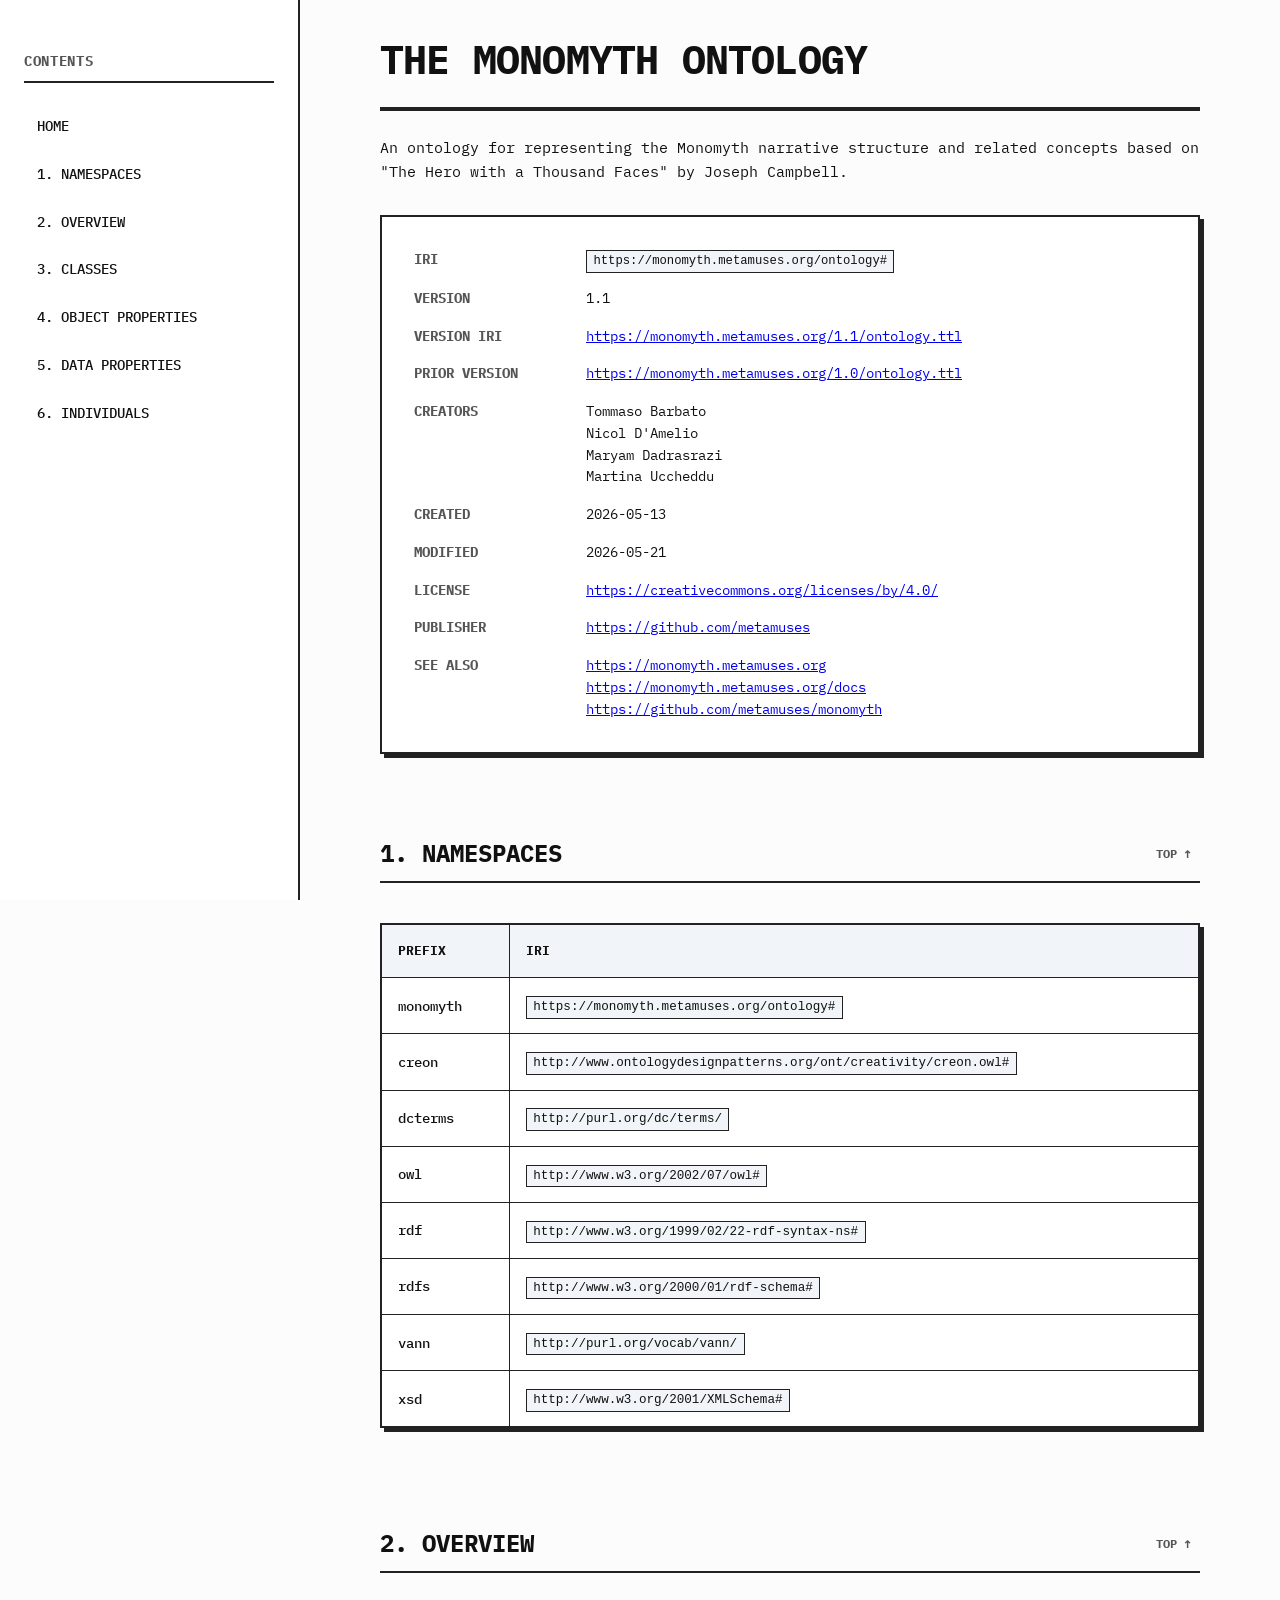
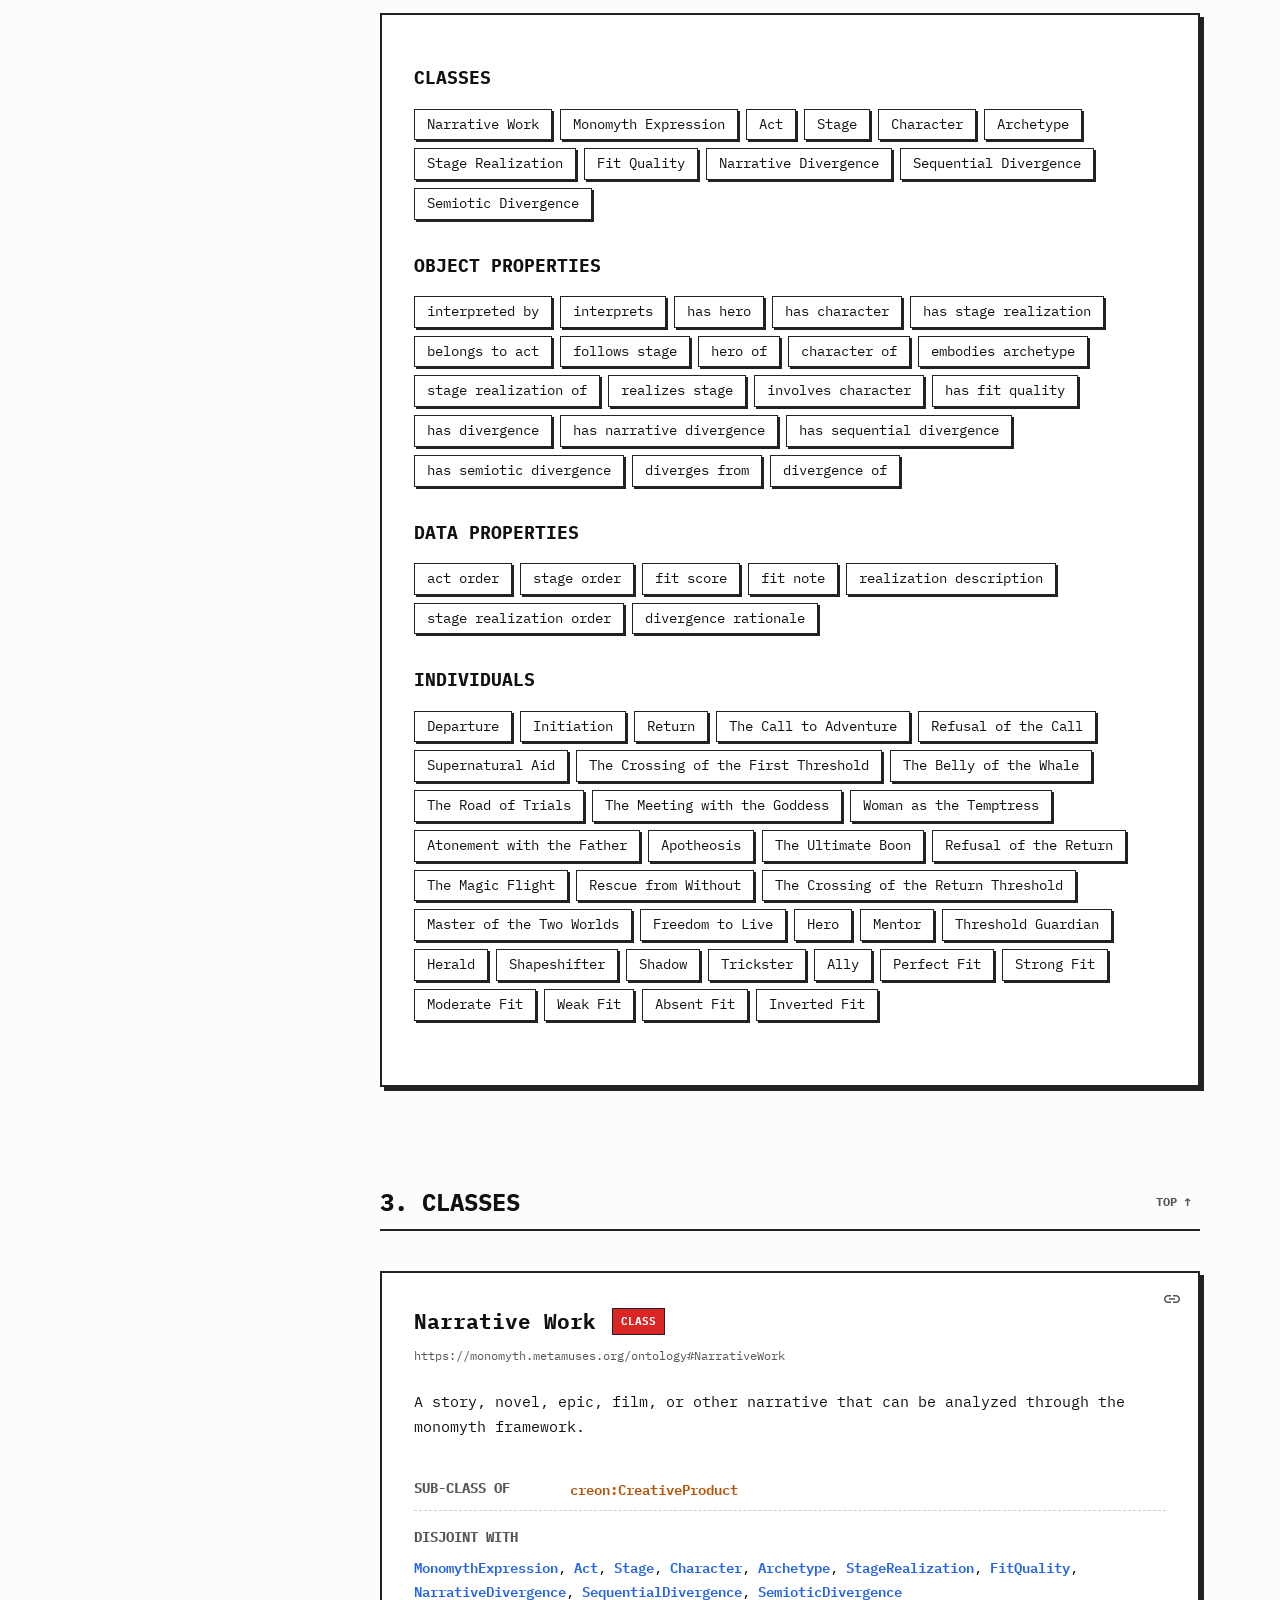
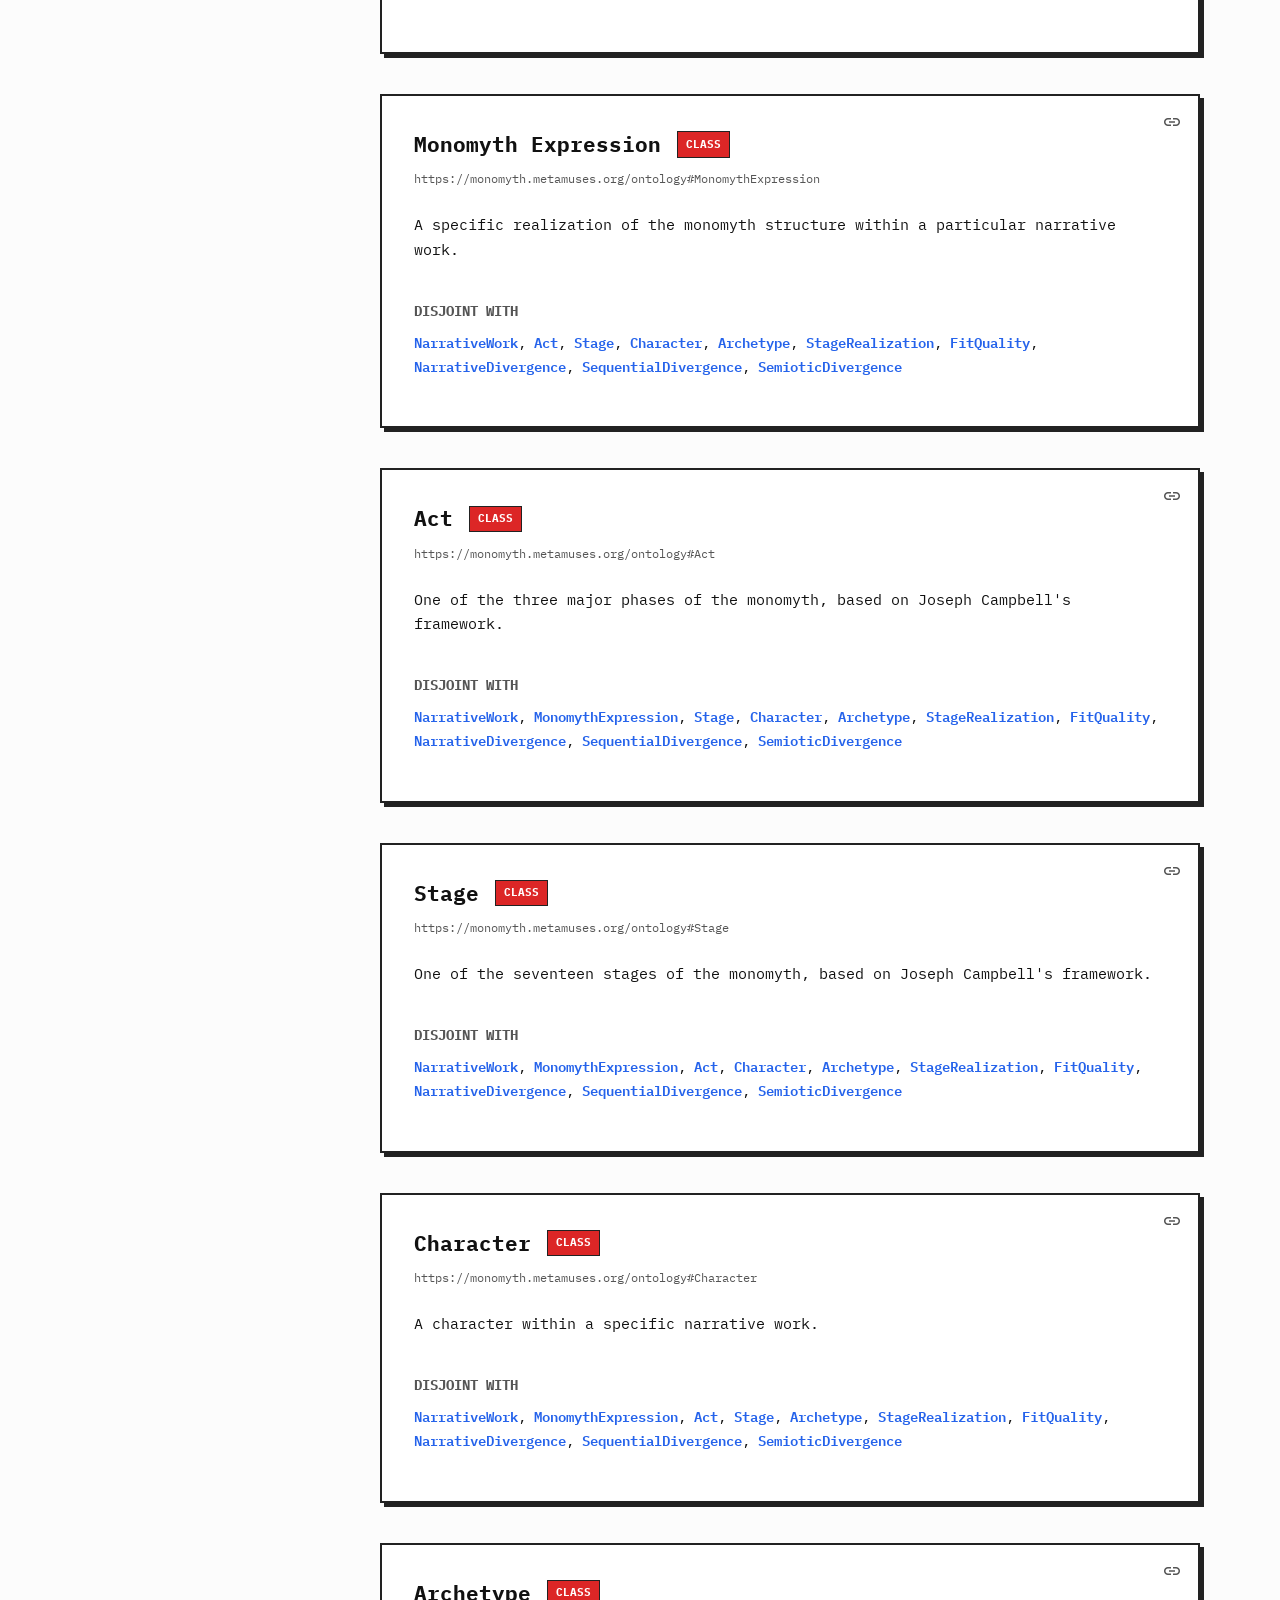
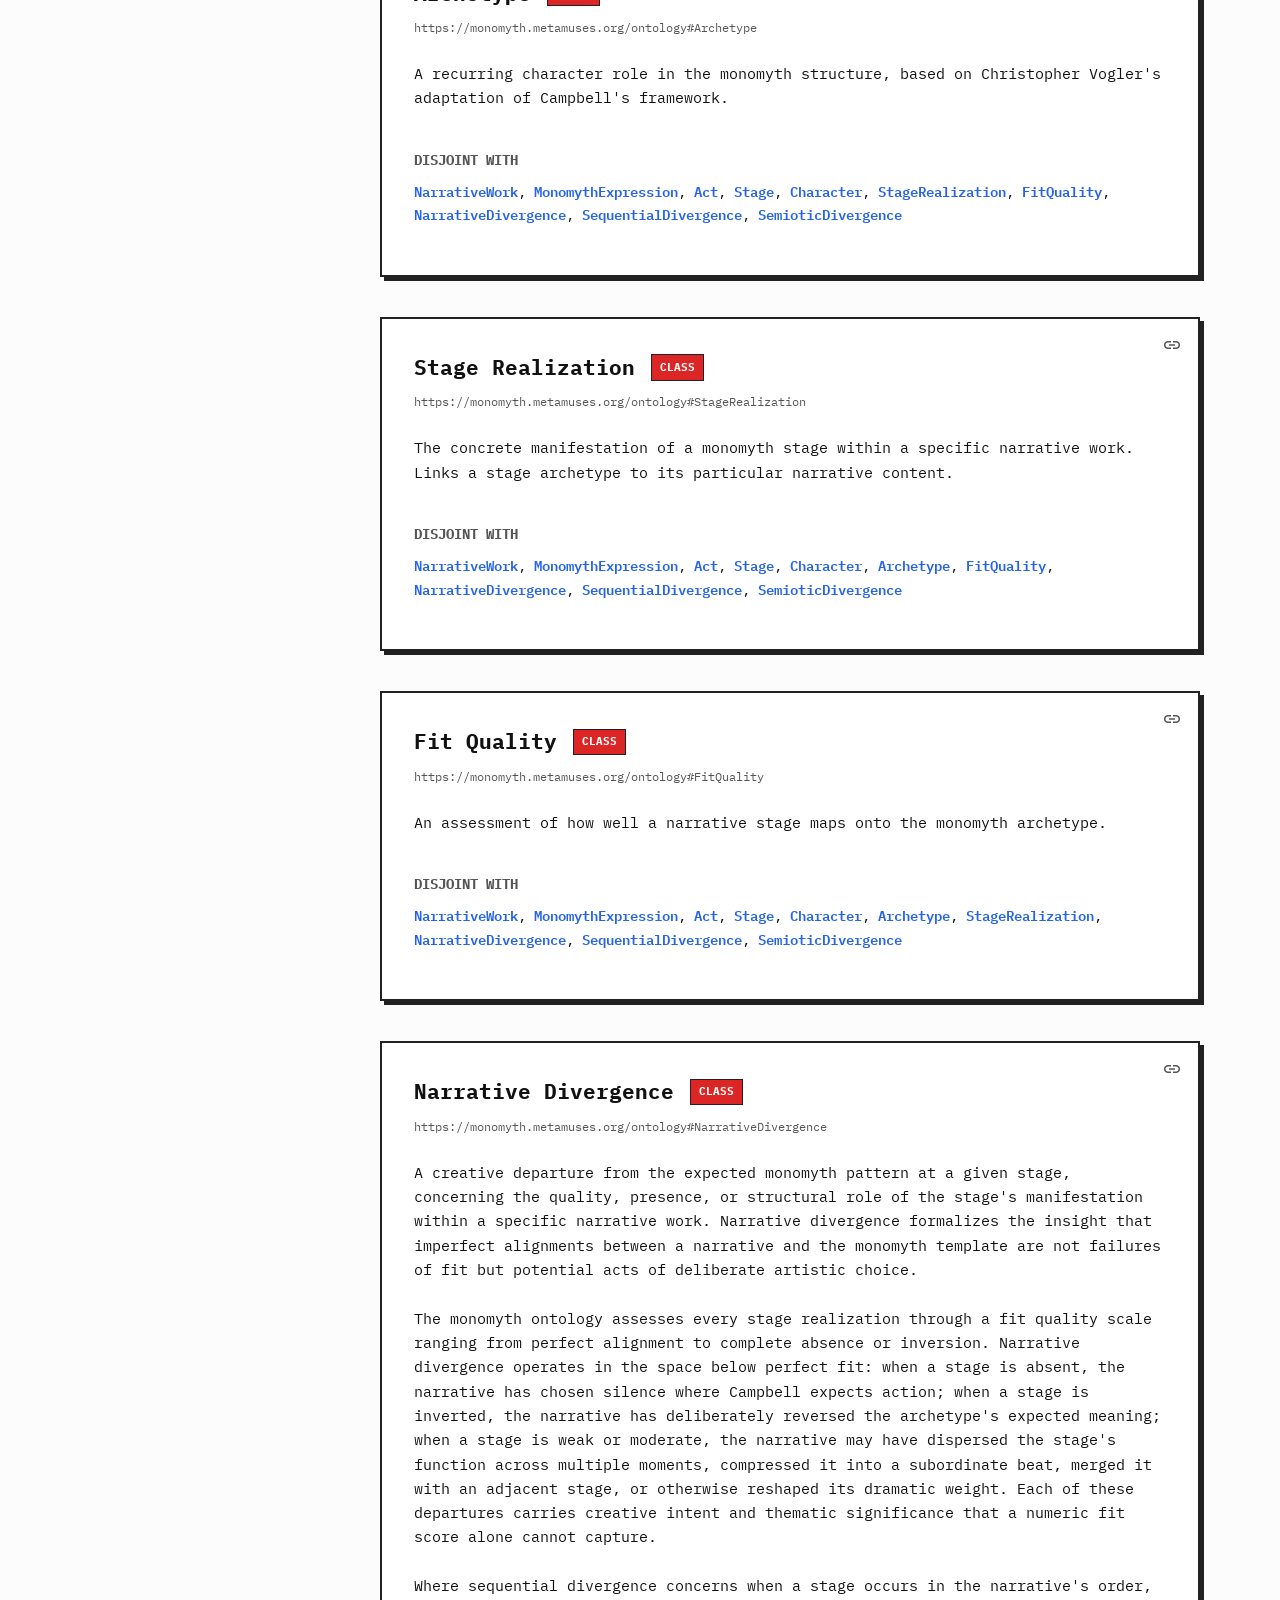
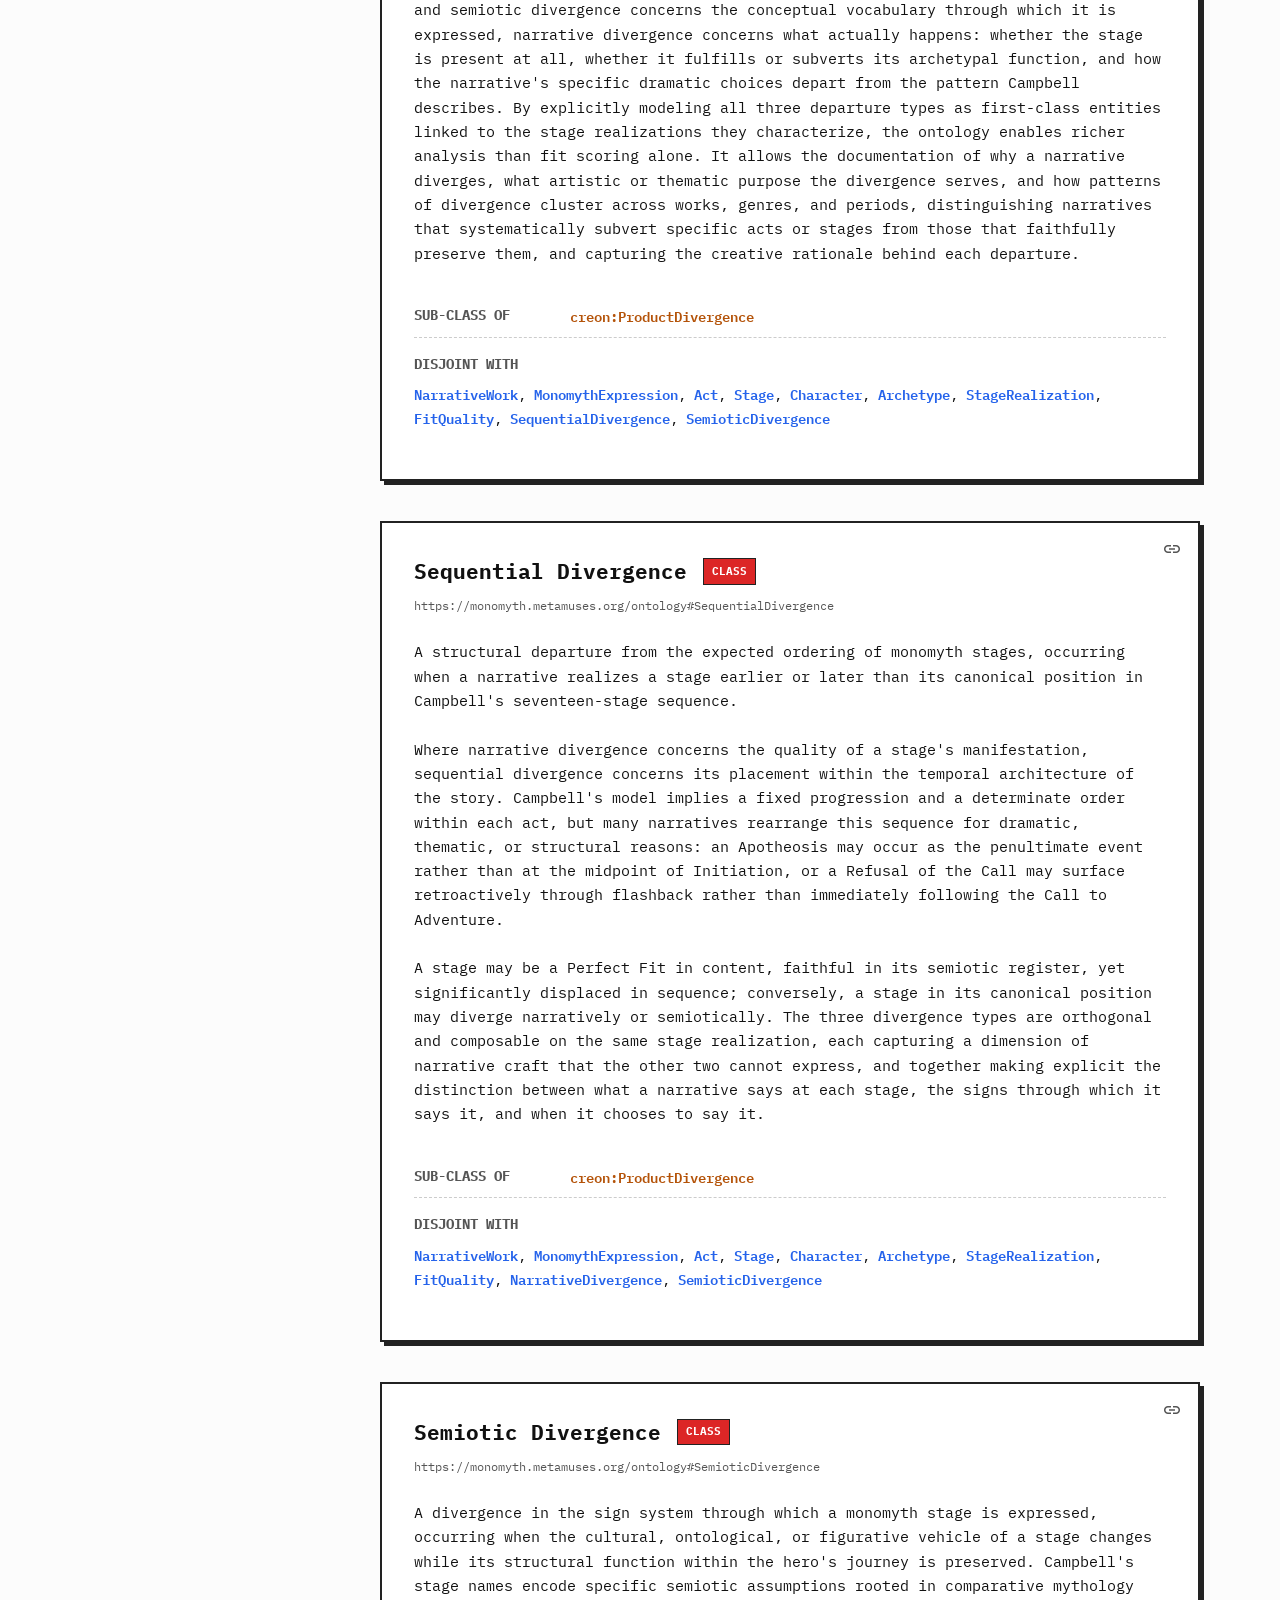
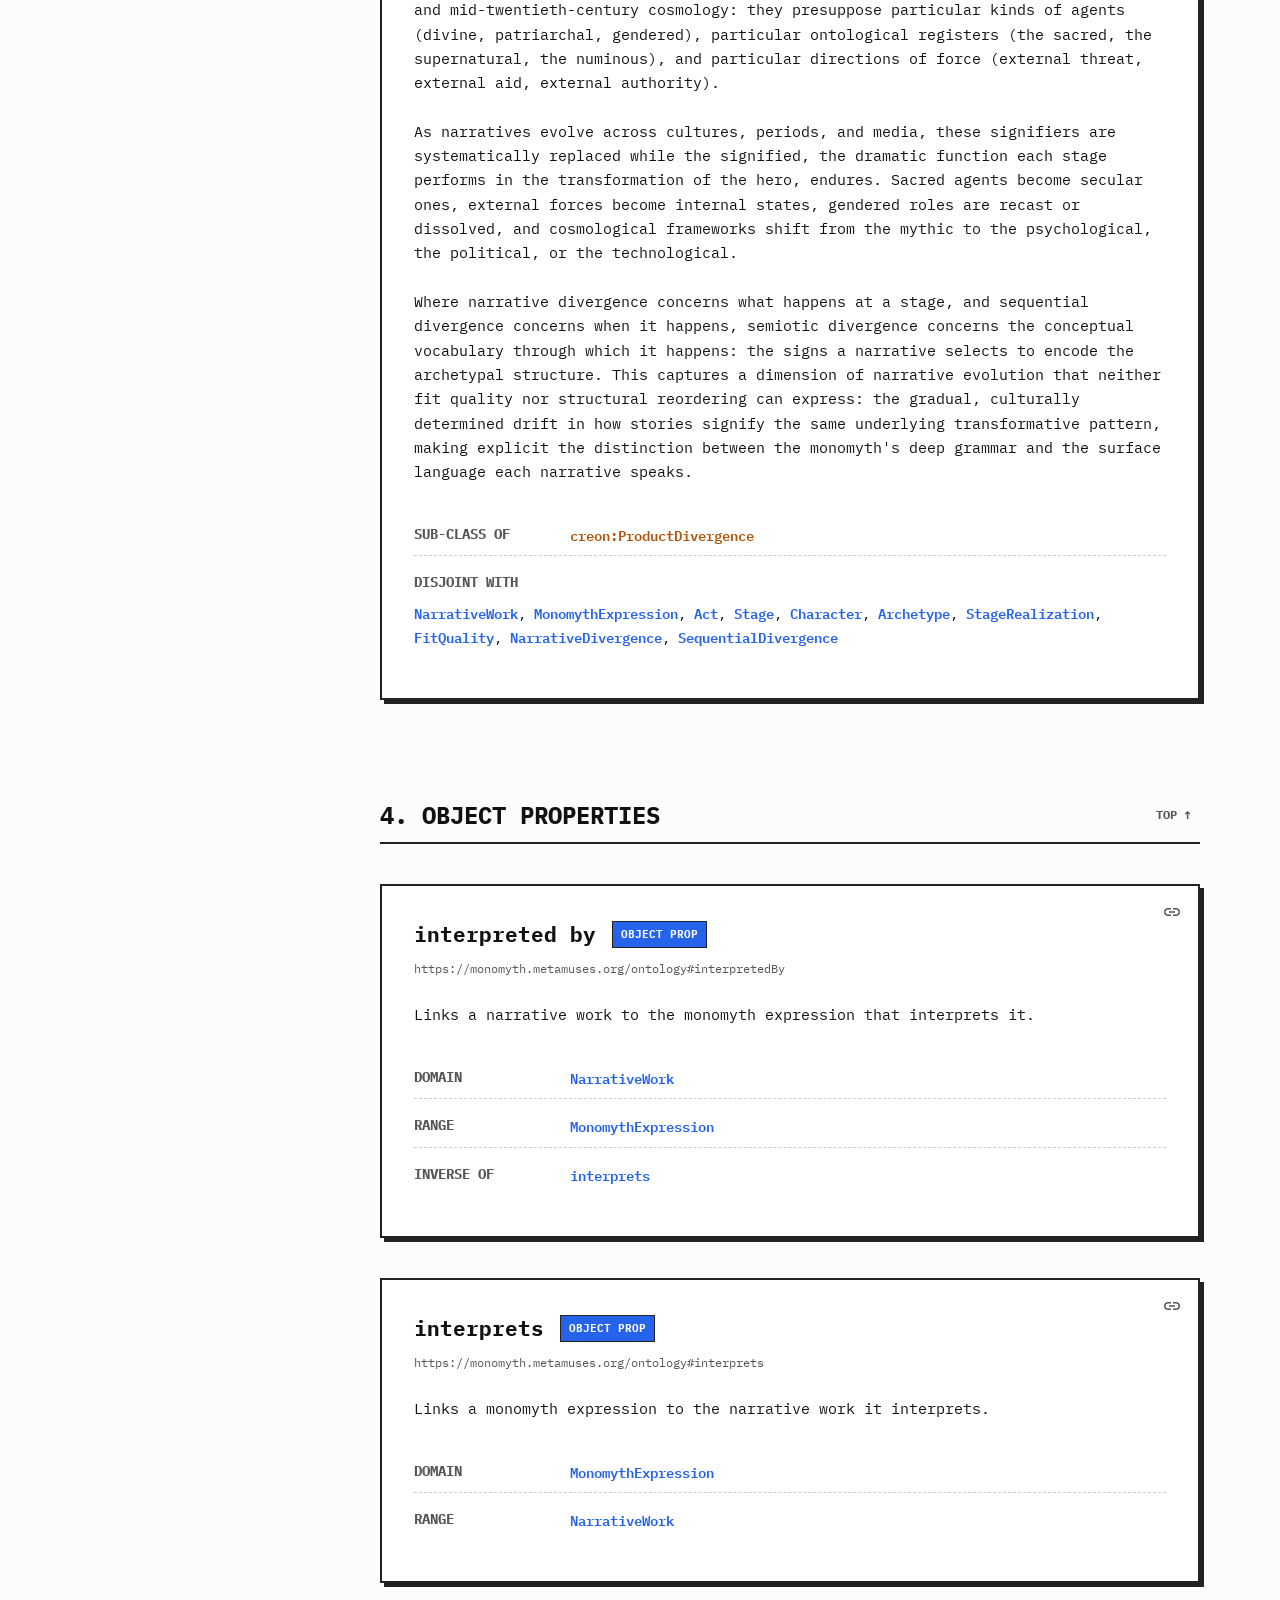
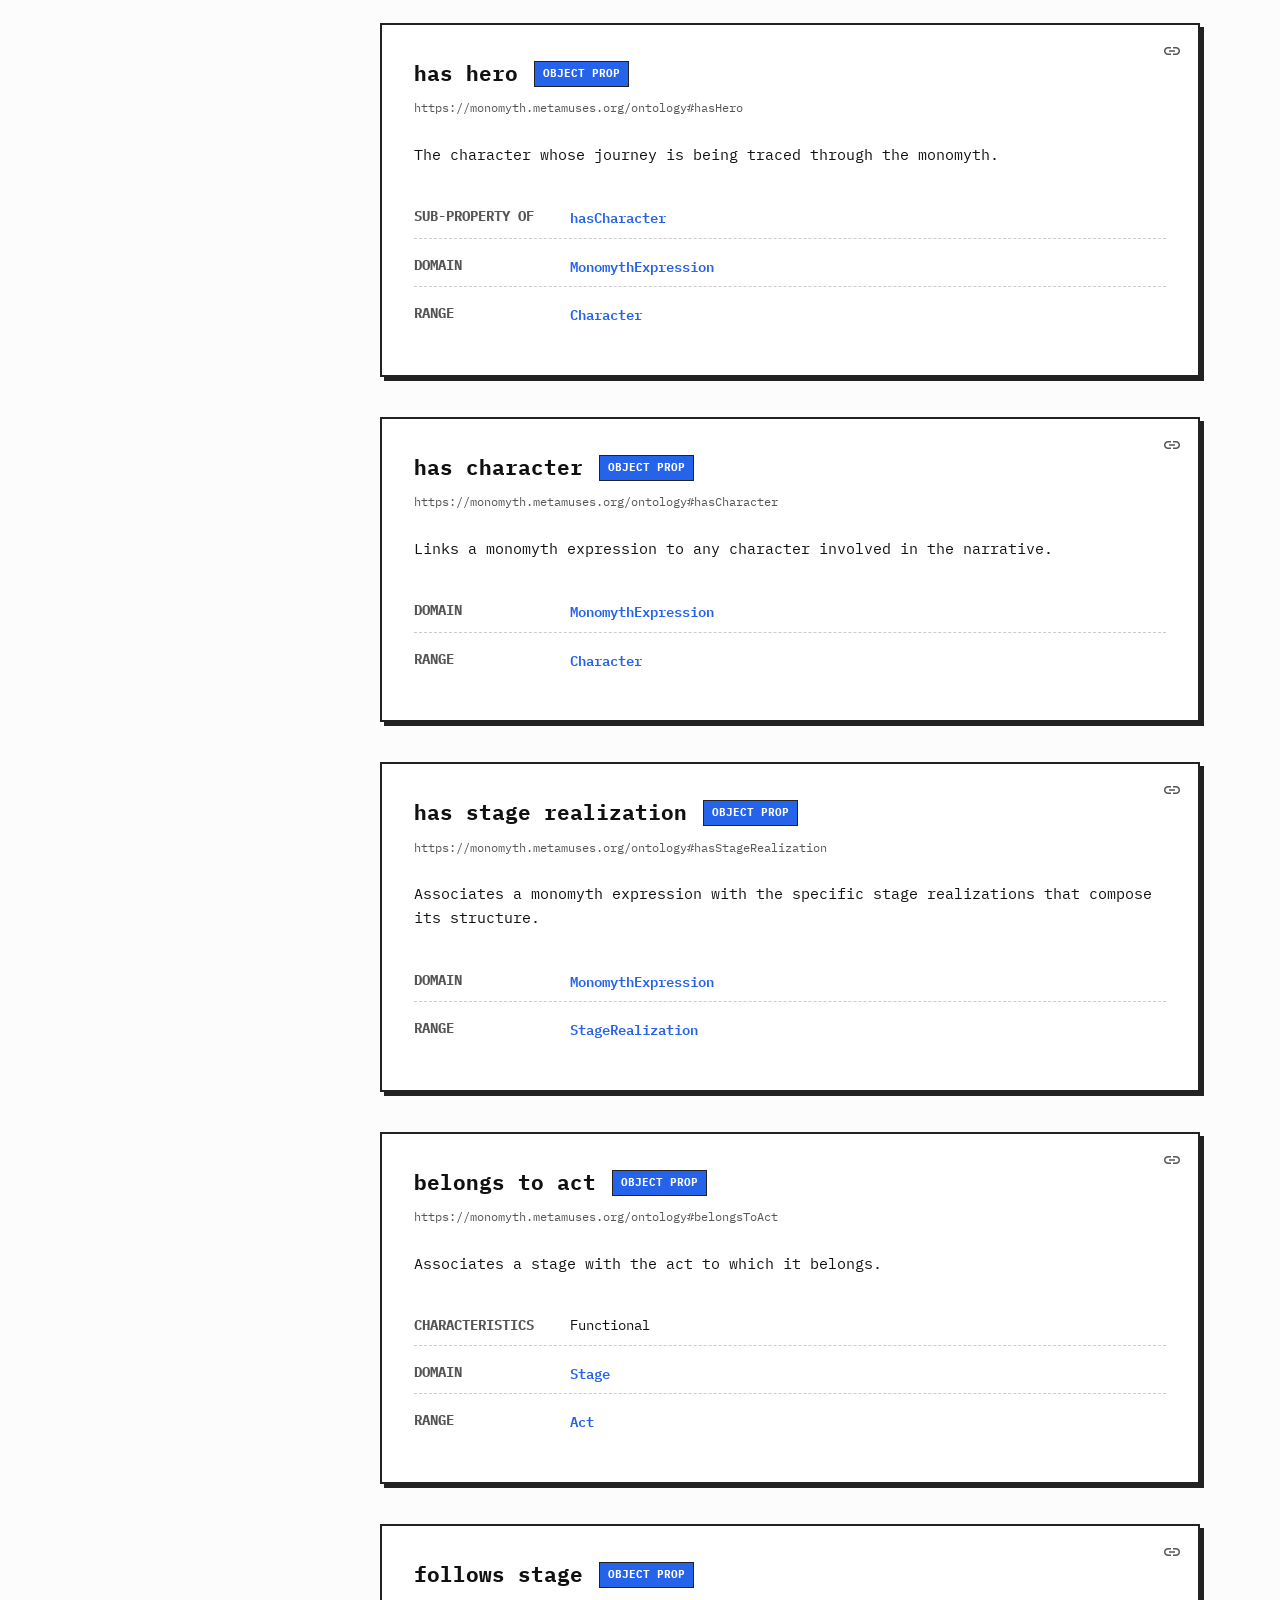
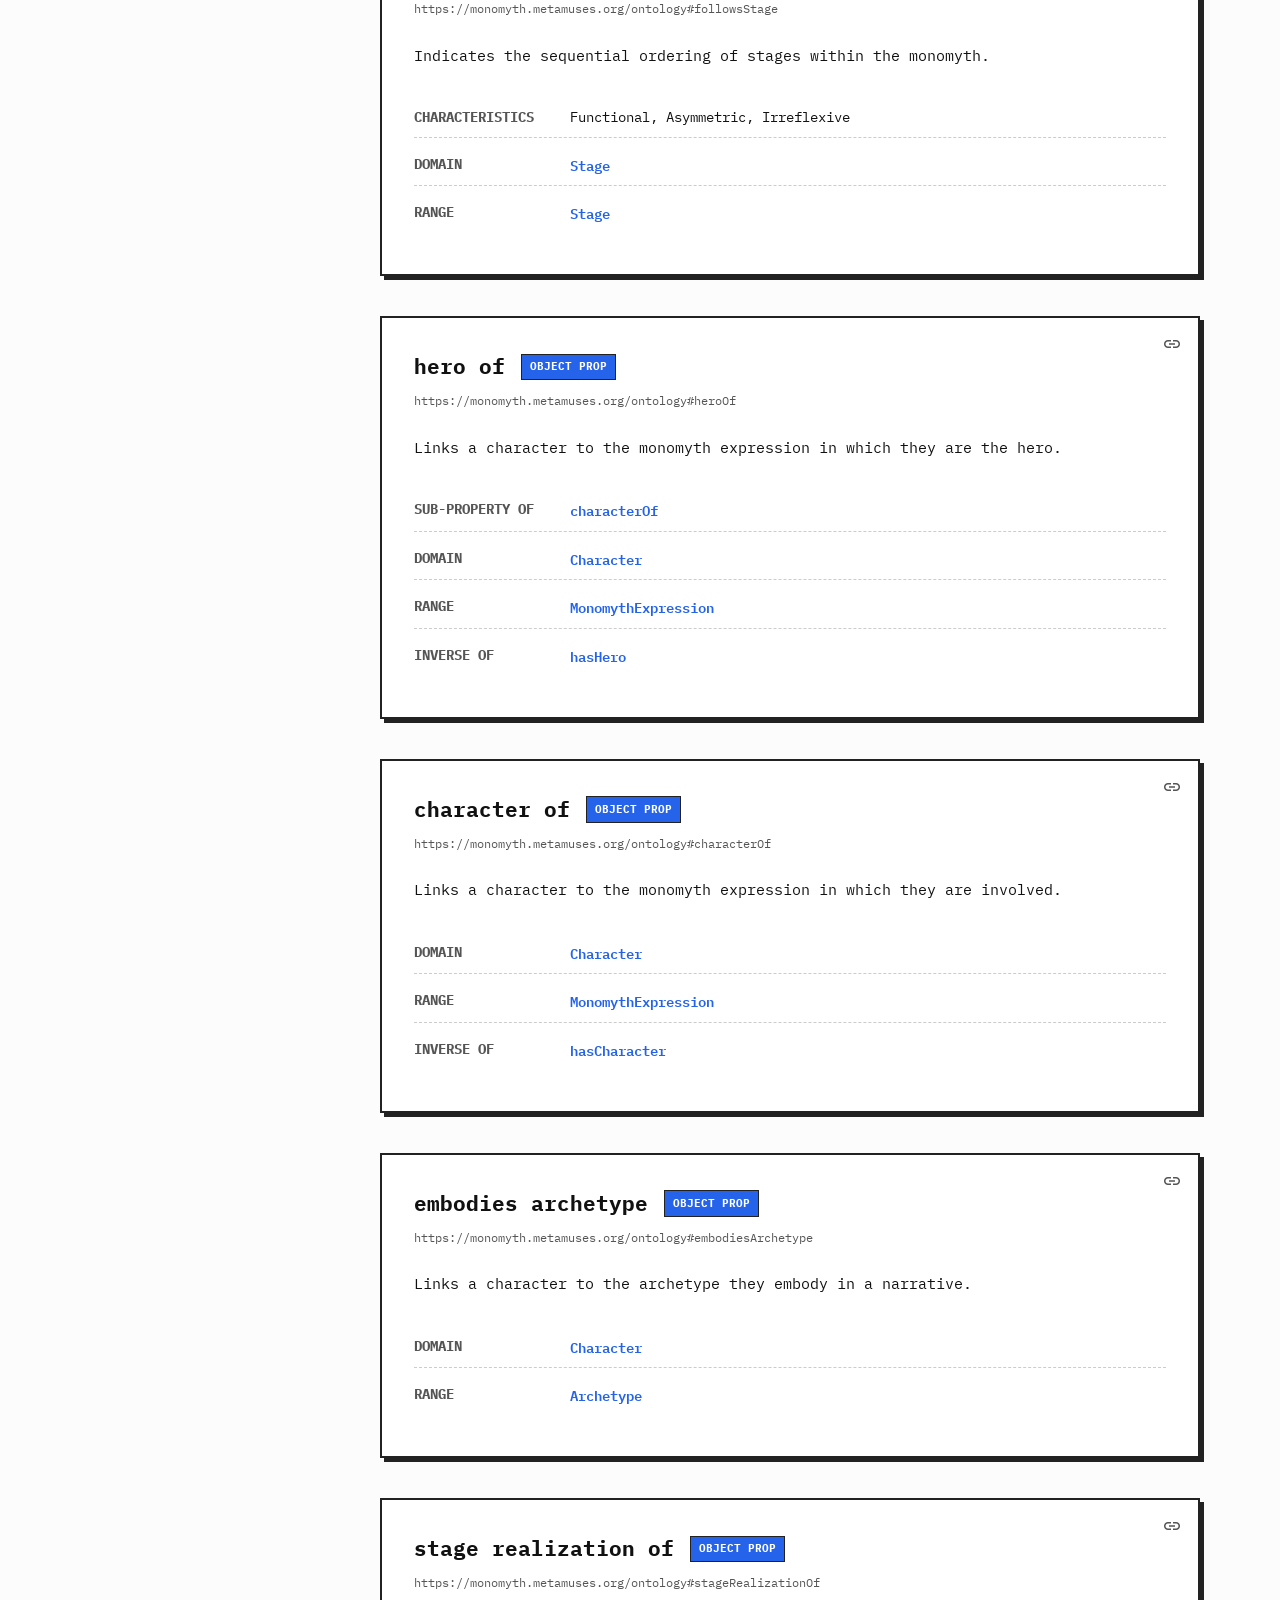
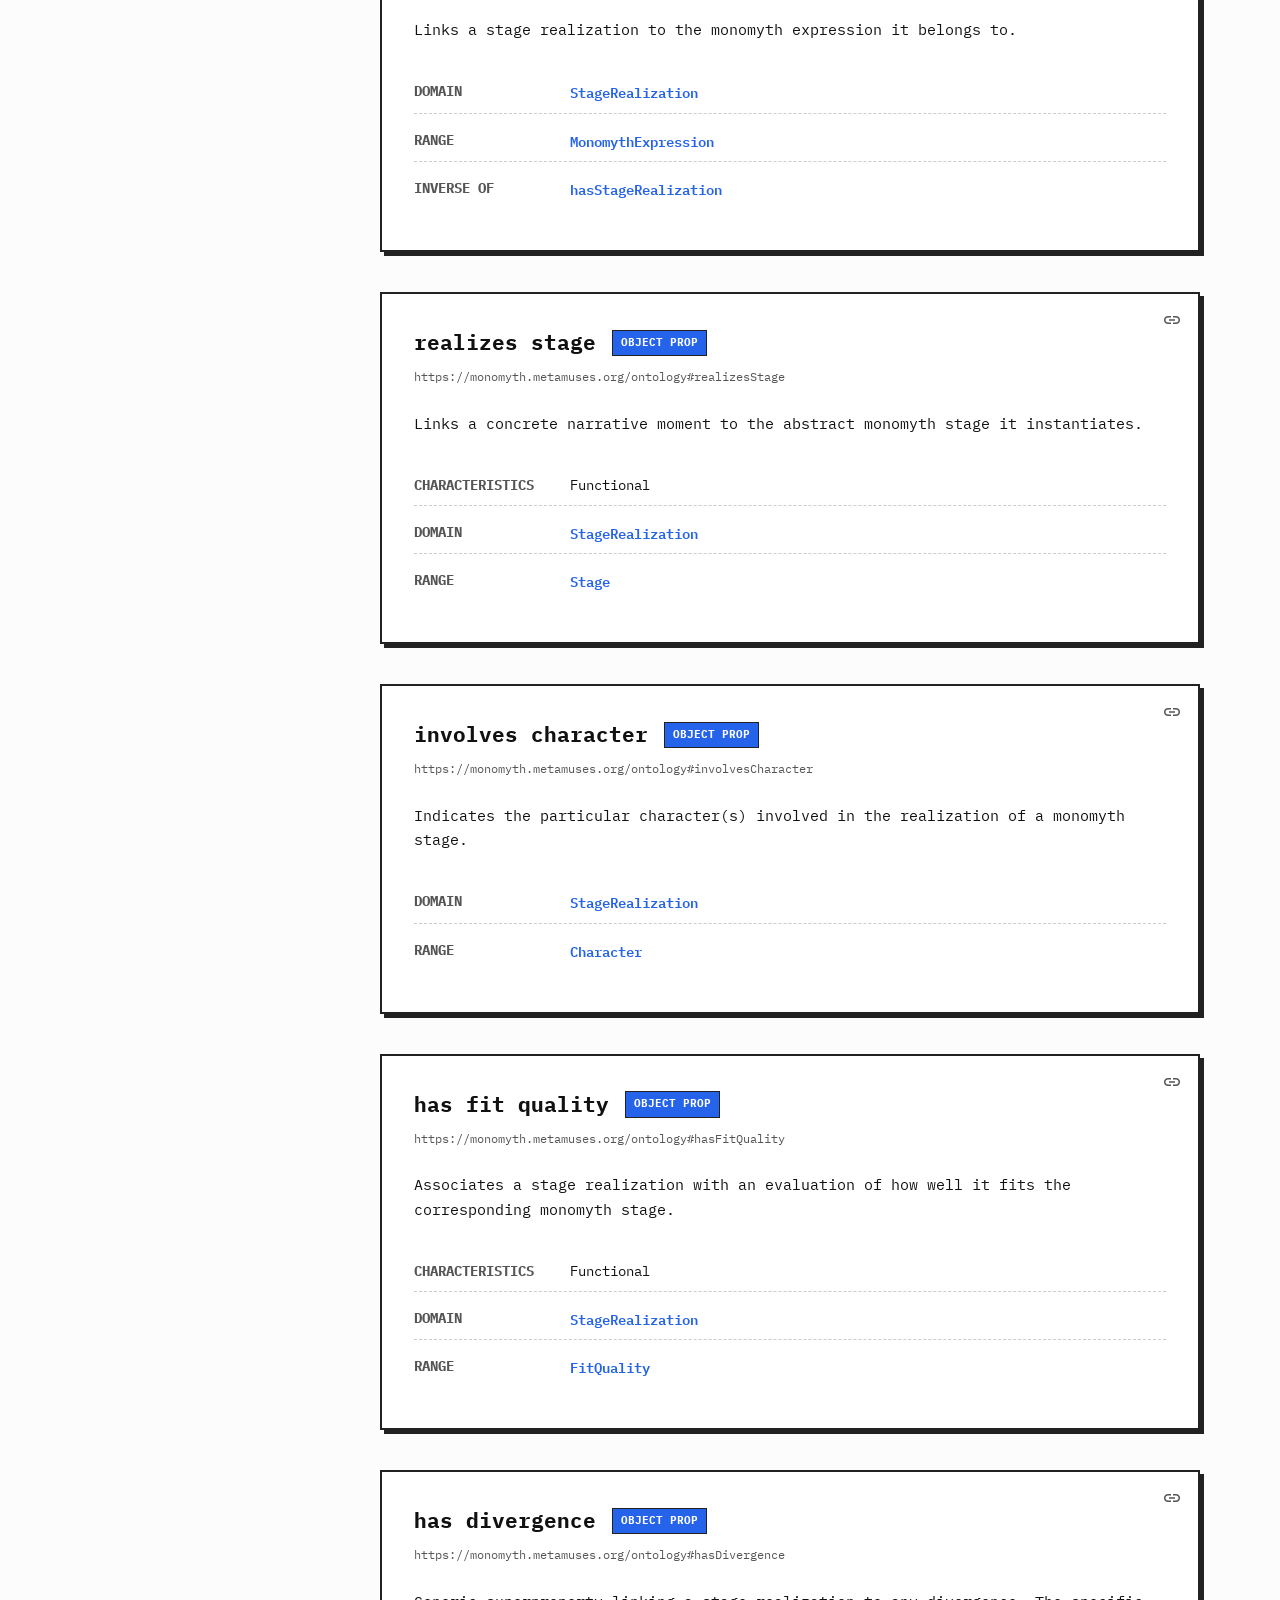
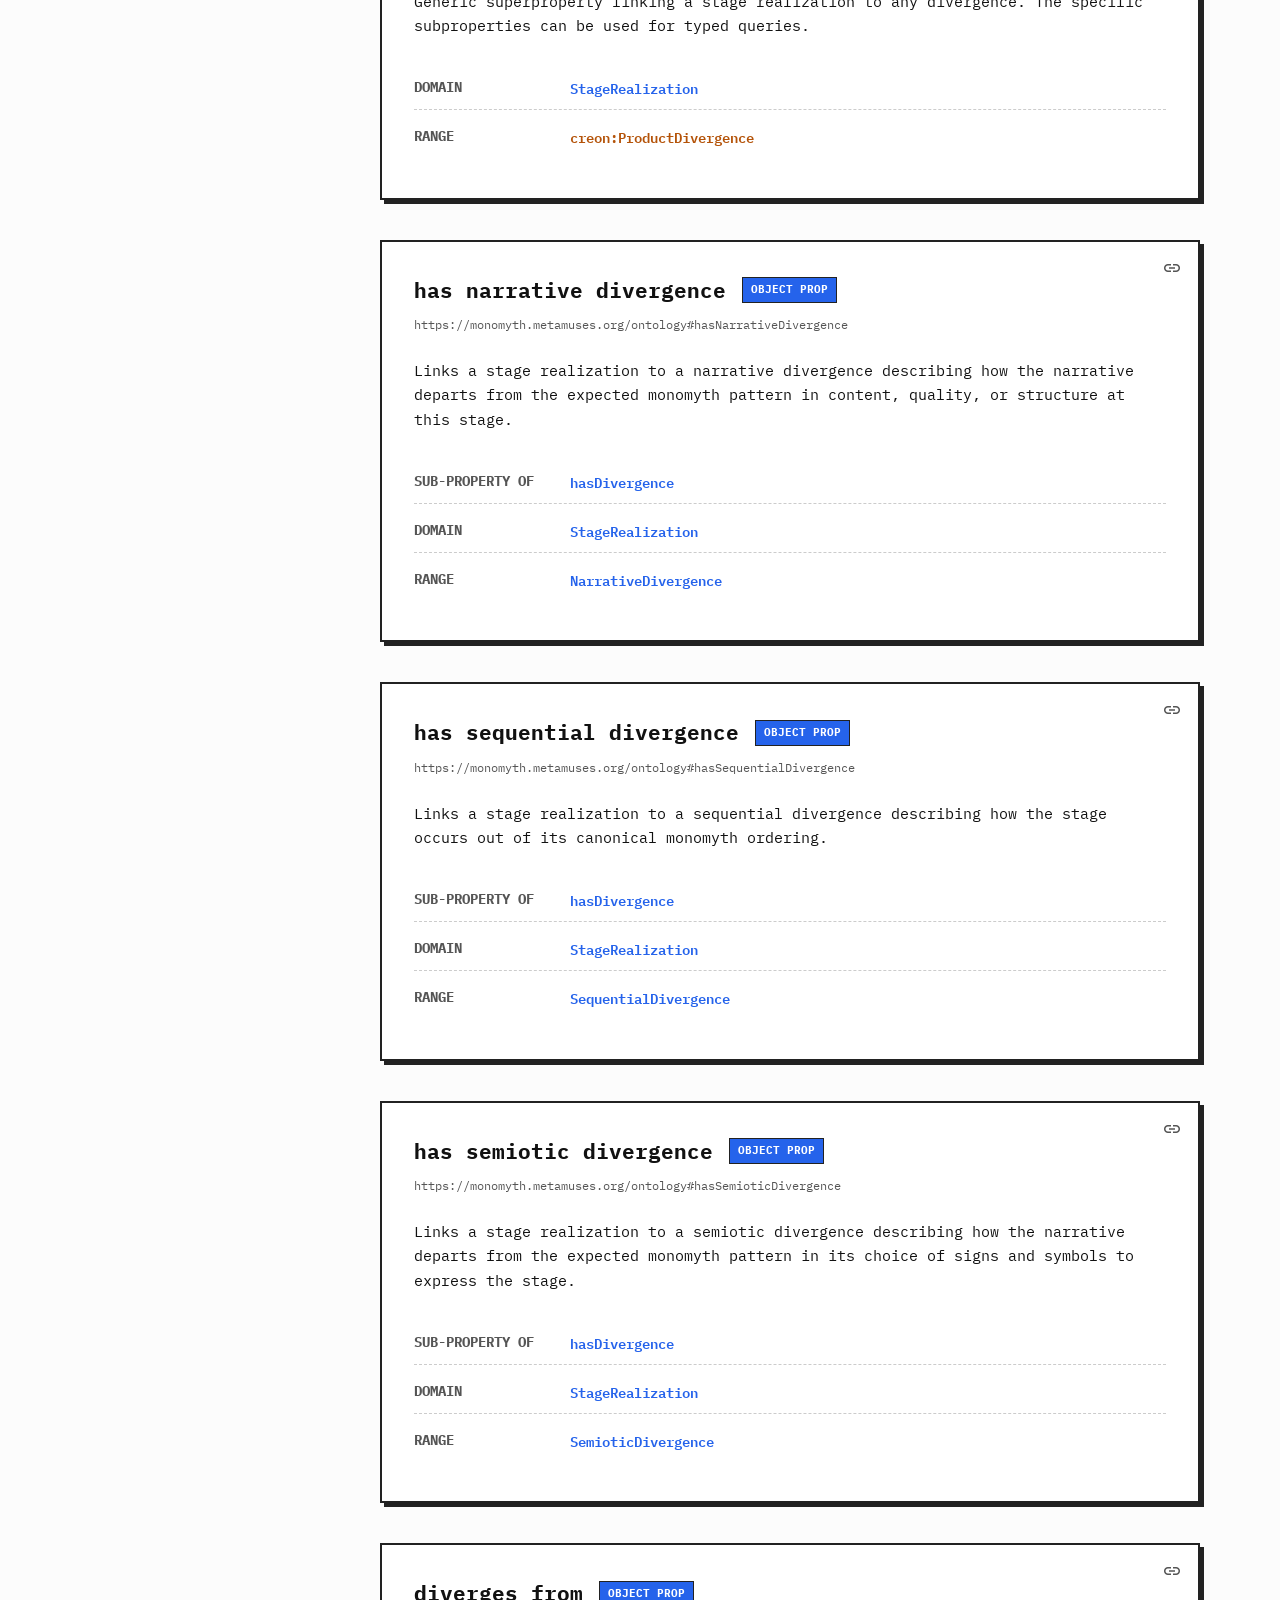
==== commit 7fc527b3: "Use semibold for prefixes names in docs" ====
--- a/website/docs.html
+++ b/website/docs.html
@@ -209,6 +209,7 @@
         table { width: 100%; border-collapse: collapse; background: var(--card-bg); border: 2px solid var(--border-color); box-shadow: 4px 4px 0 var(--border-color); margin-bottom: 2rem; }
         th, td { padding: 1rem; text-align: left; border: 1px solid var(--border-color); }
         th { background: #f1f5f9; font-weight: 700; font-size: 0.8rem; text-transform: uppercase; }
+        #namespaces tbody td:first-child { font-weight: 500; }
 
         .back-to-top { font-size: 0.75rem; color: var(--text-muted); text-decoration: none; font-weight: 700; text-transform: uppercase; border: 1px solid transparent; padding: 0.2rem 0.5rem; transition: all 0.15s; }
         .back-to-top:hover { border: 1px solid var(--border-color); color: var(--text-main); background: #f1f5f9; }
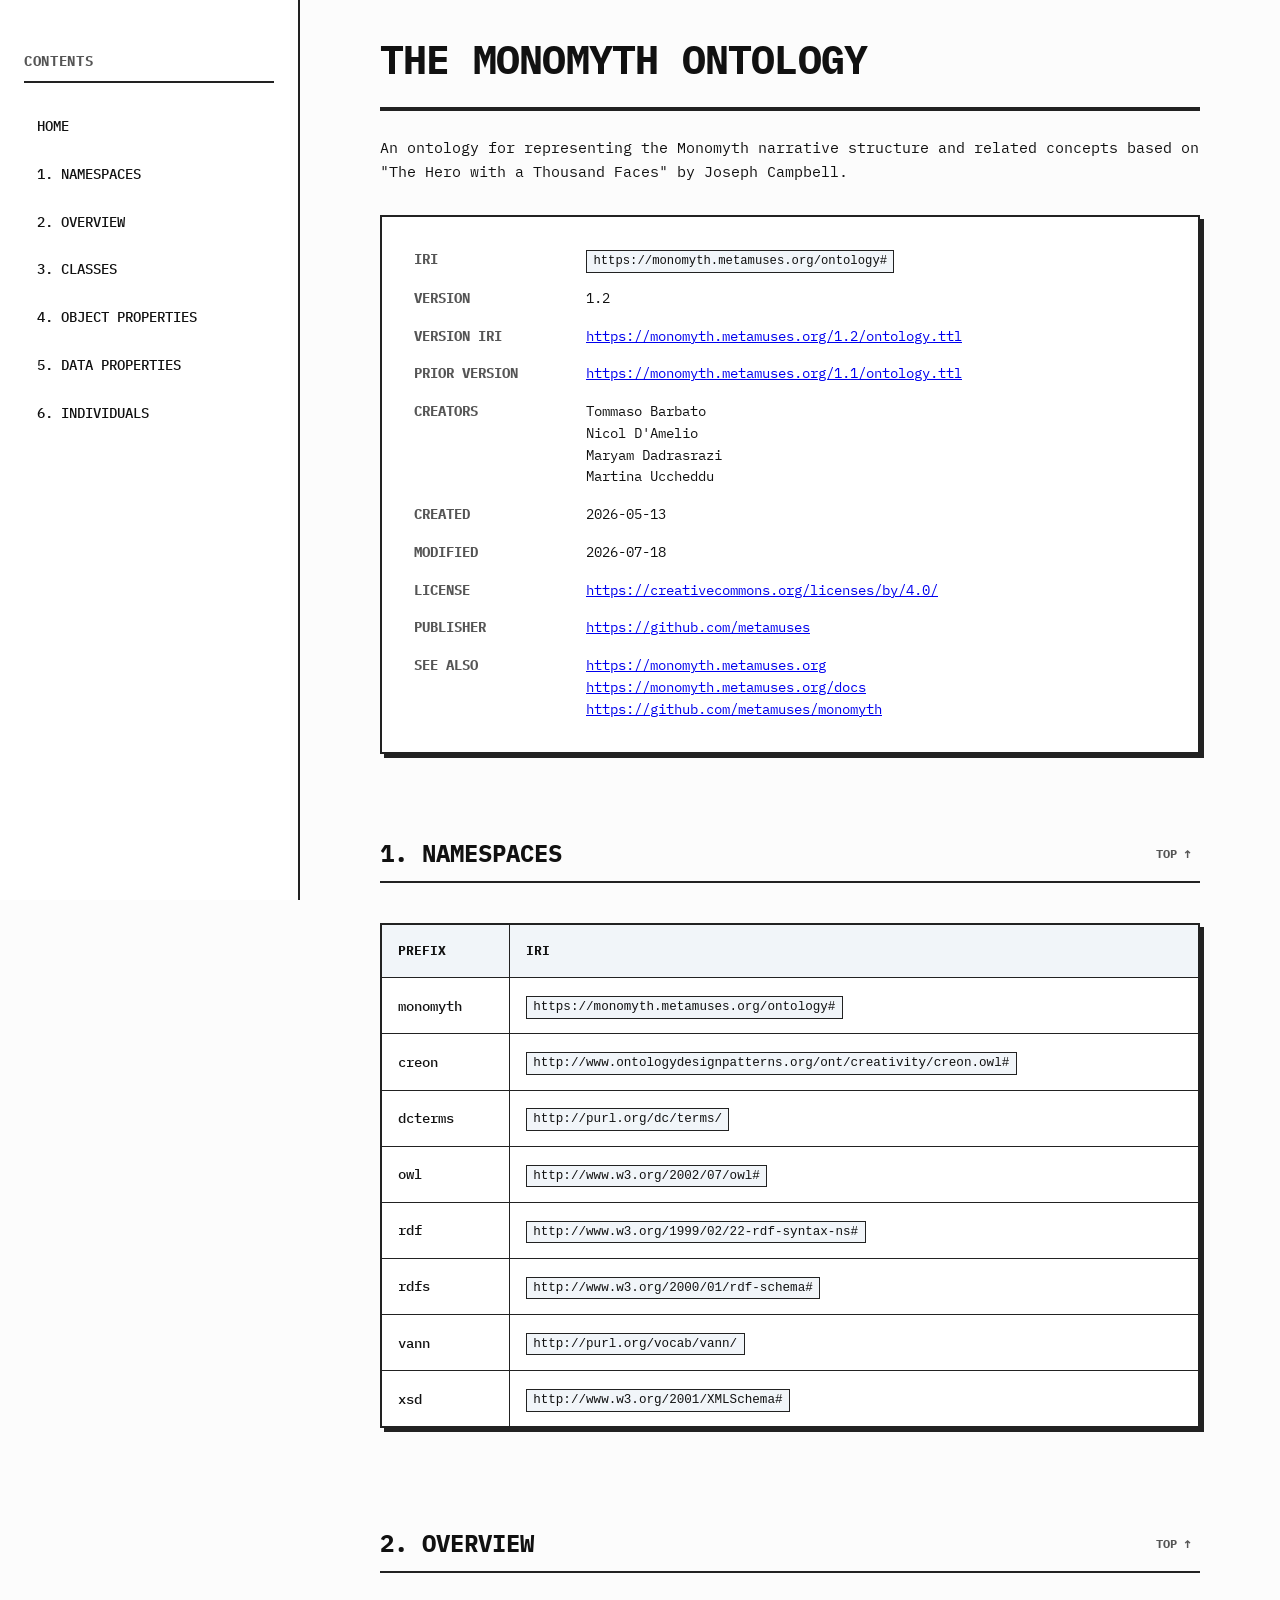
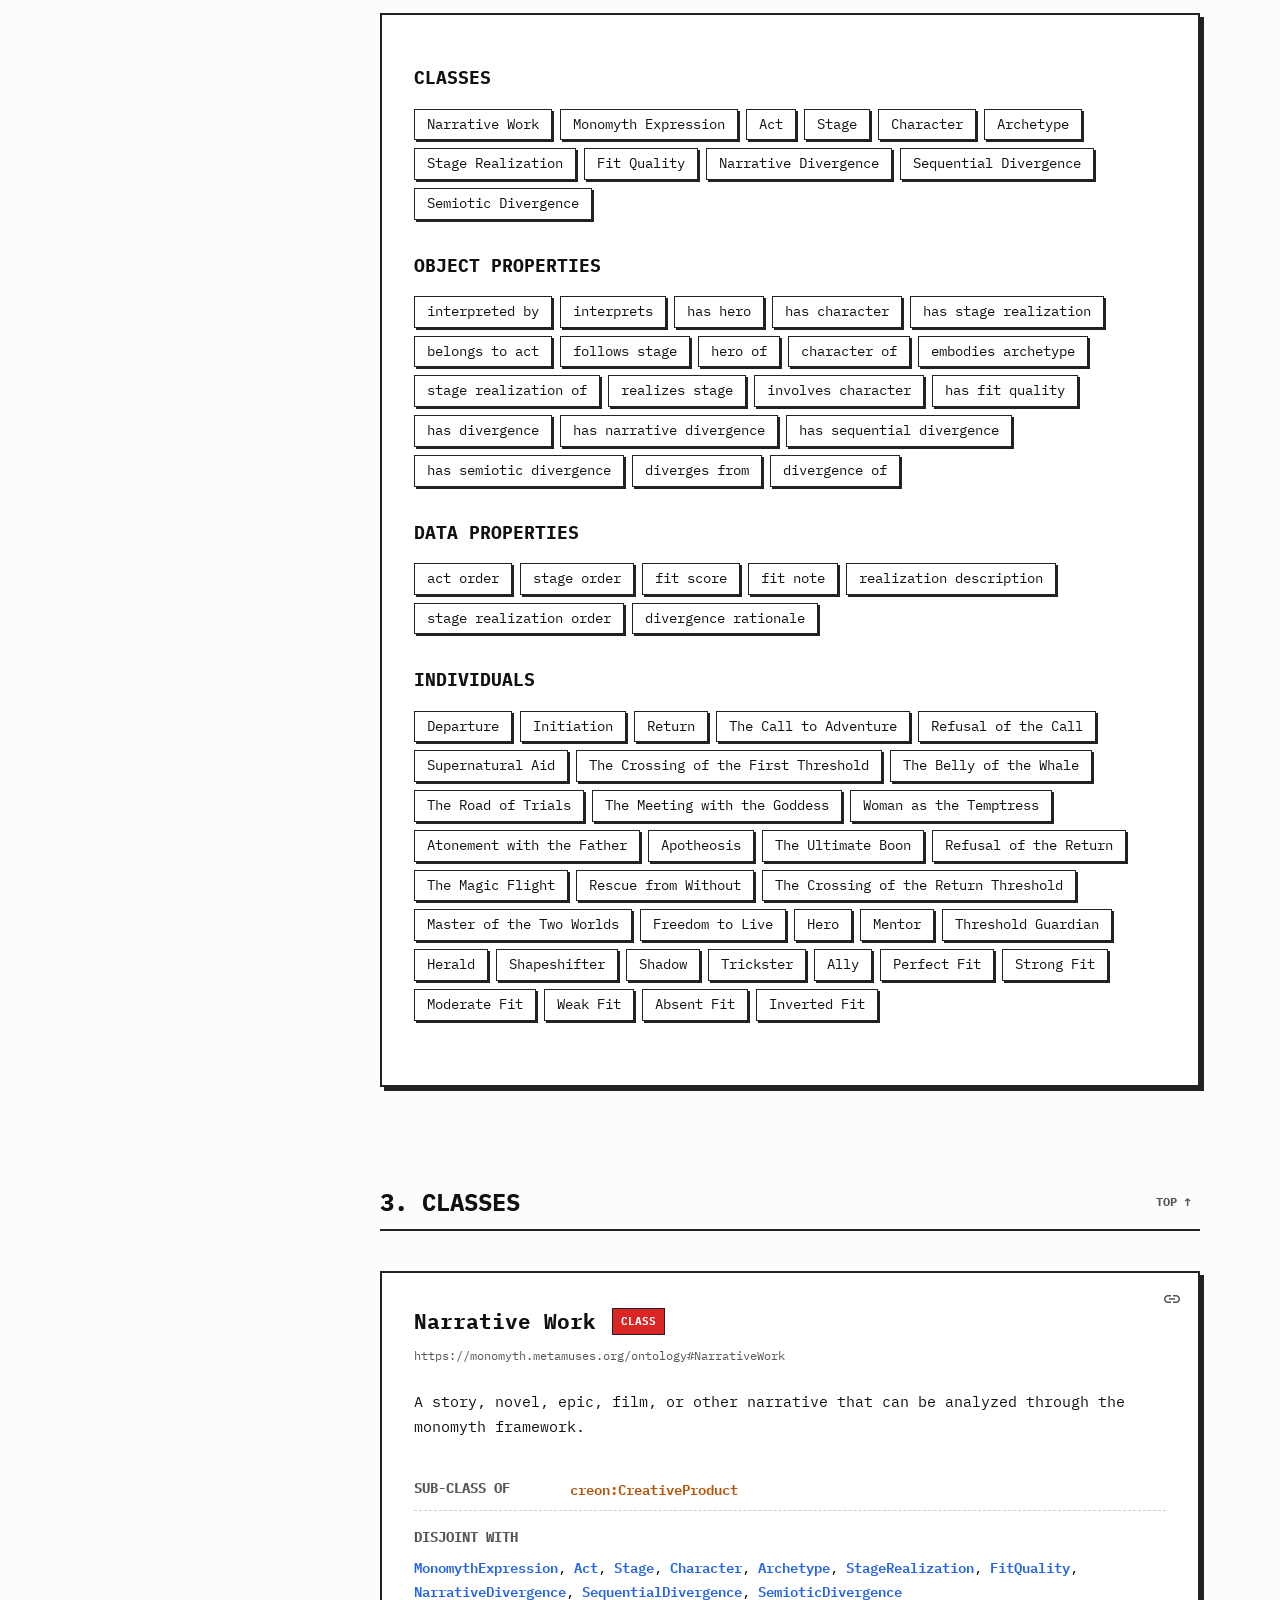
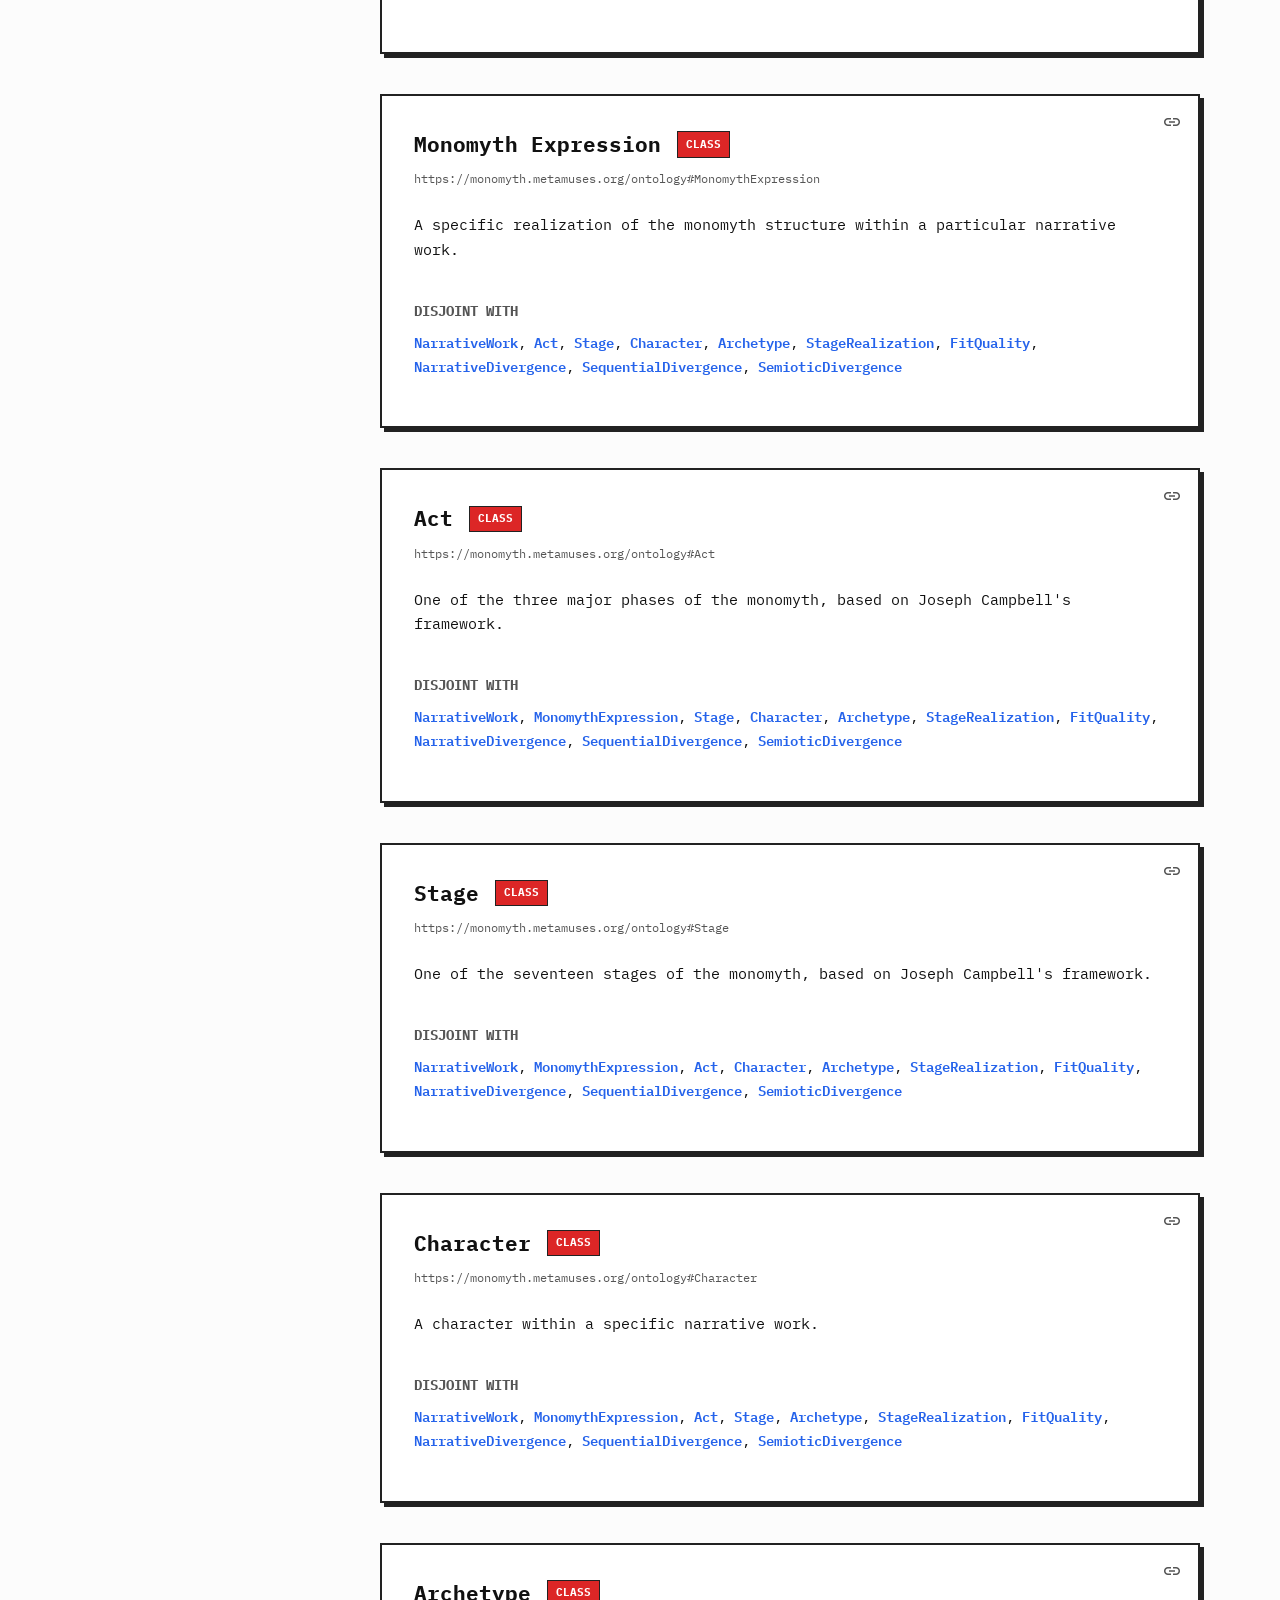
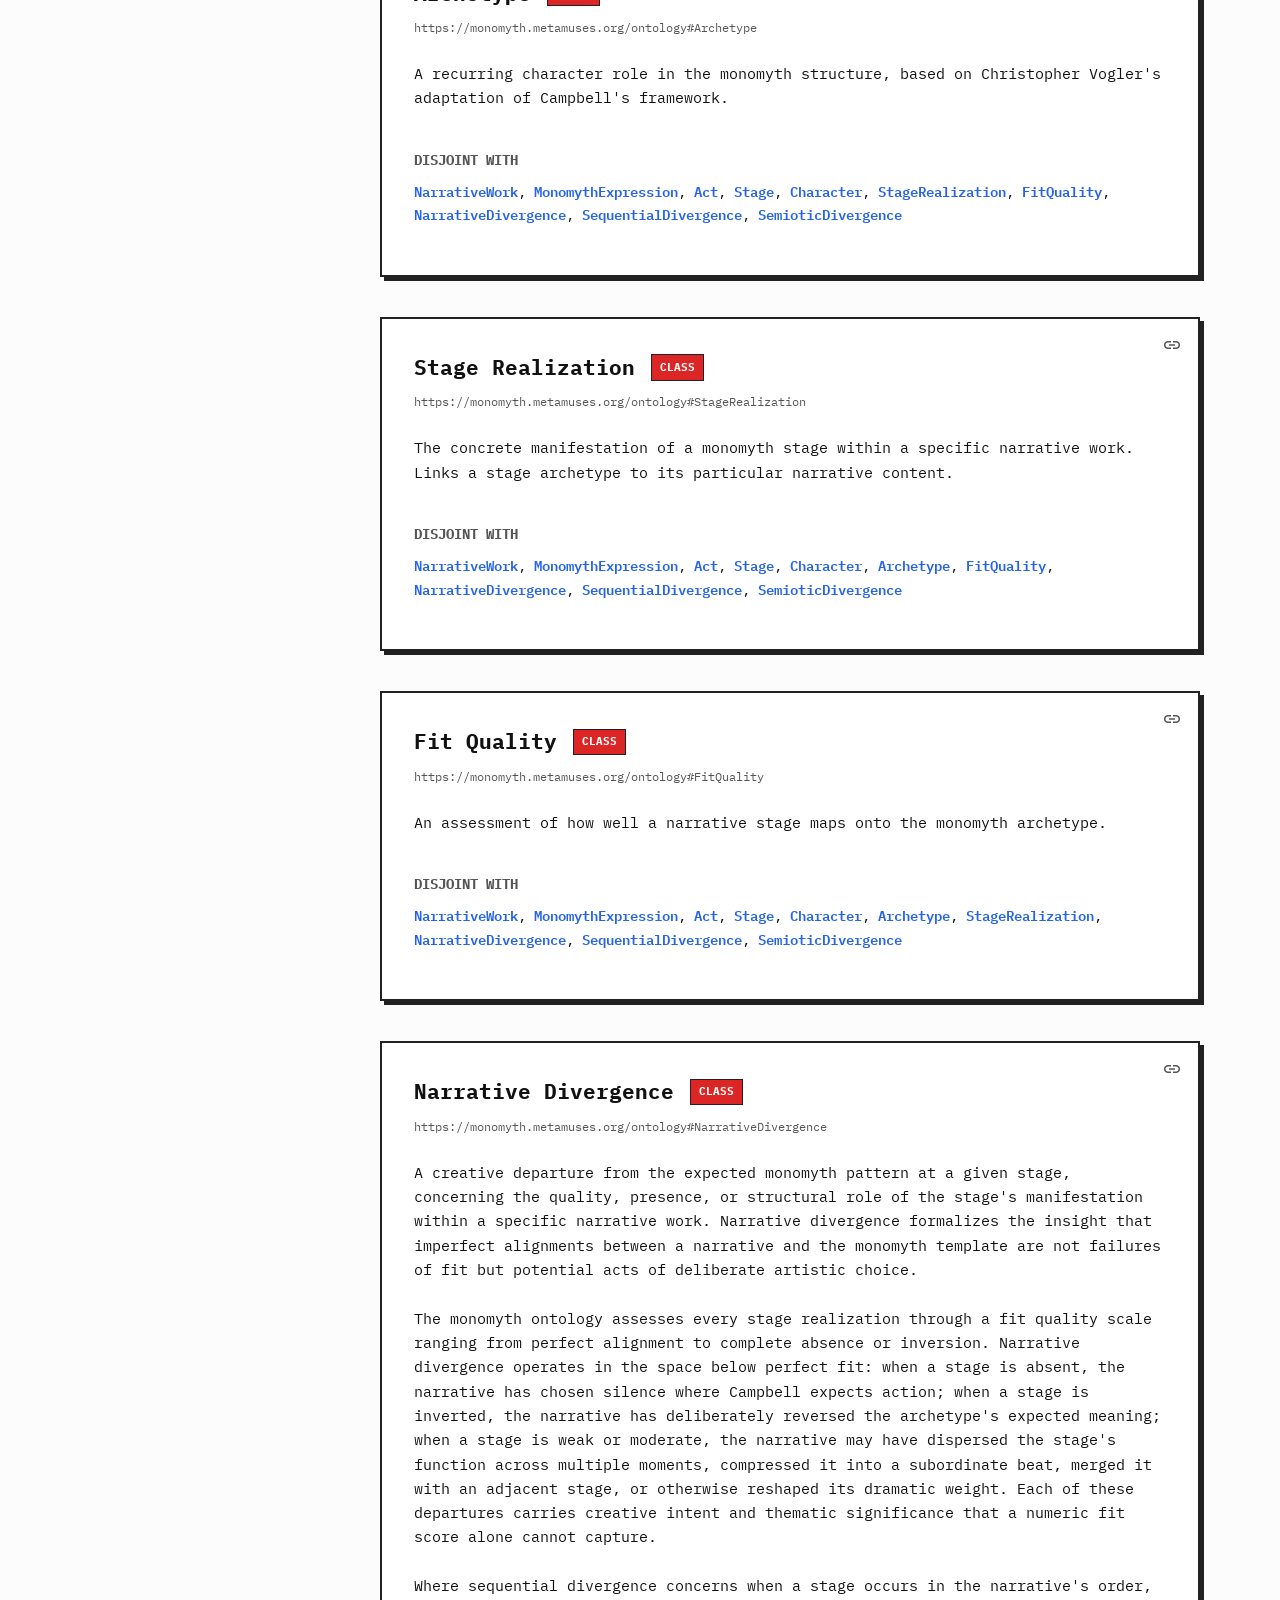
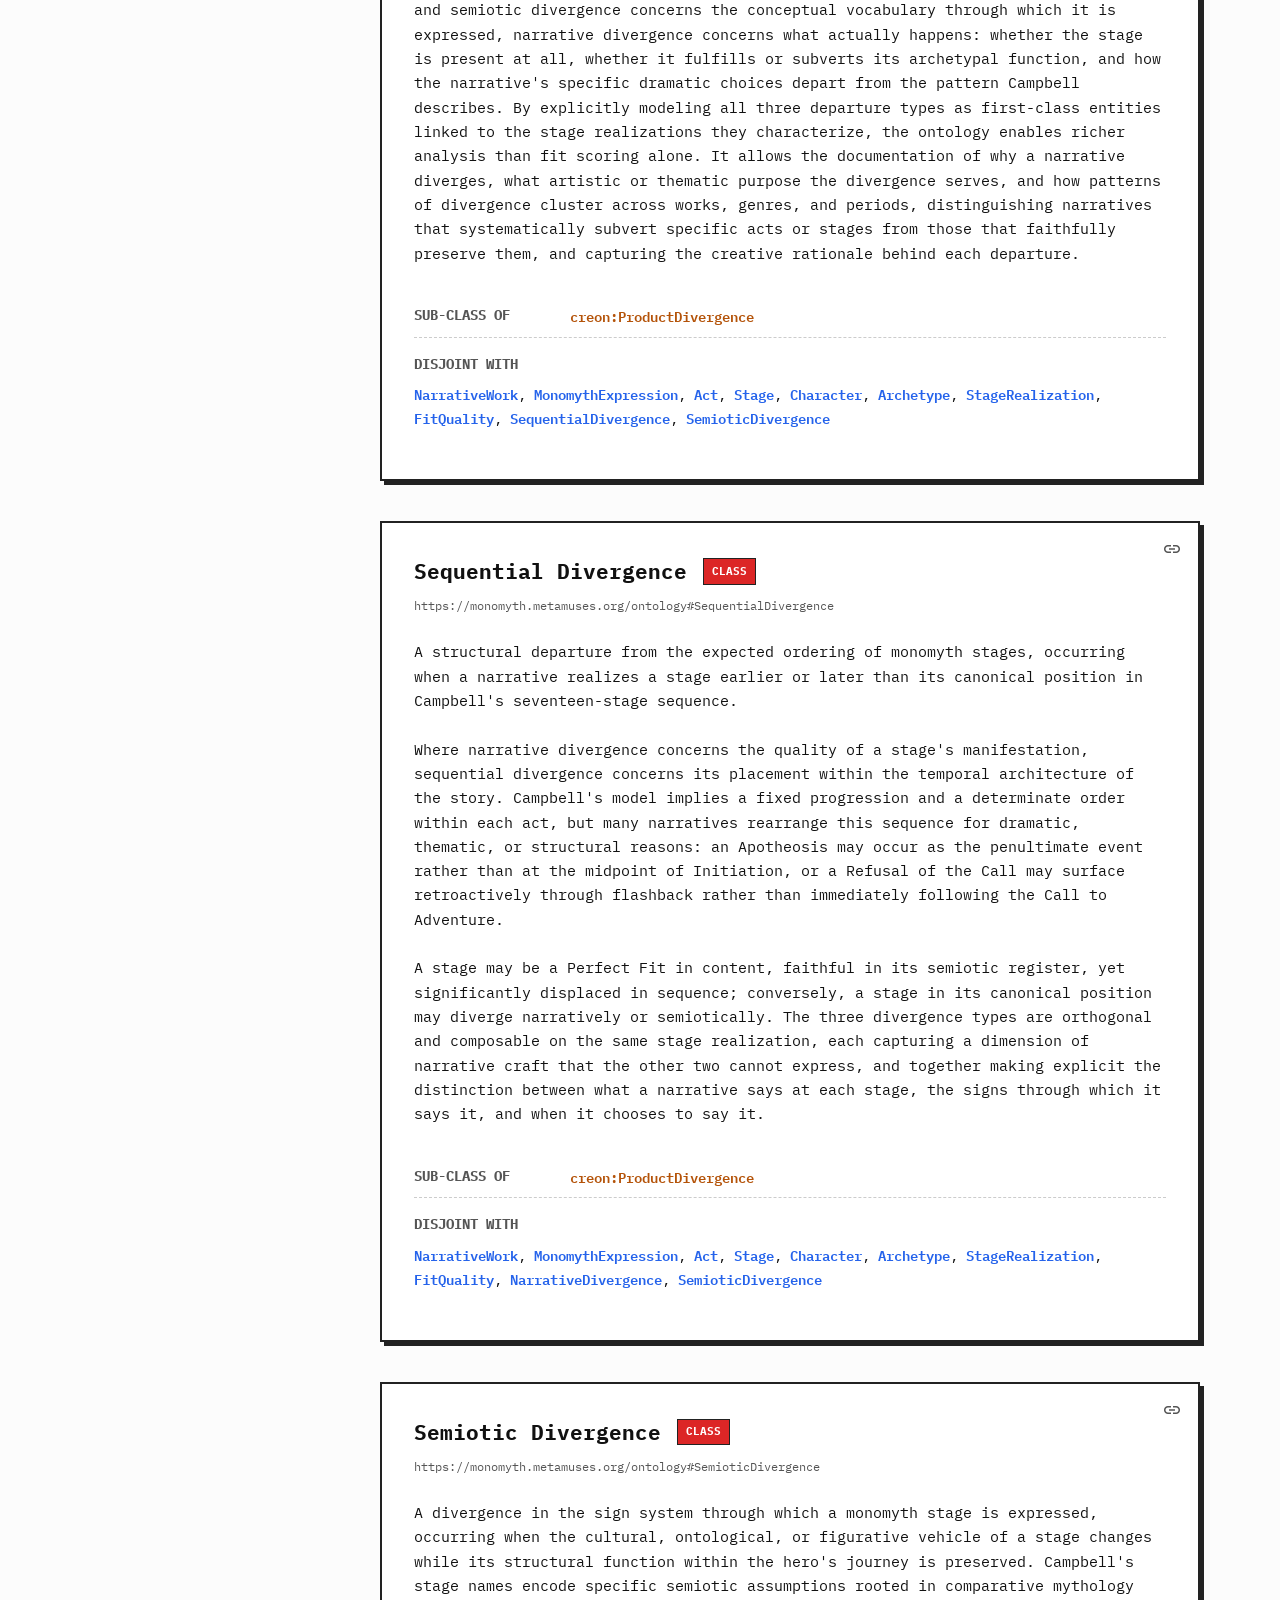
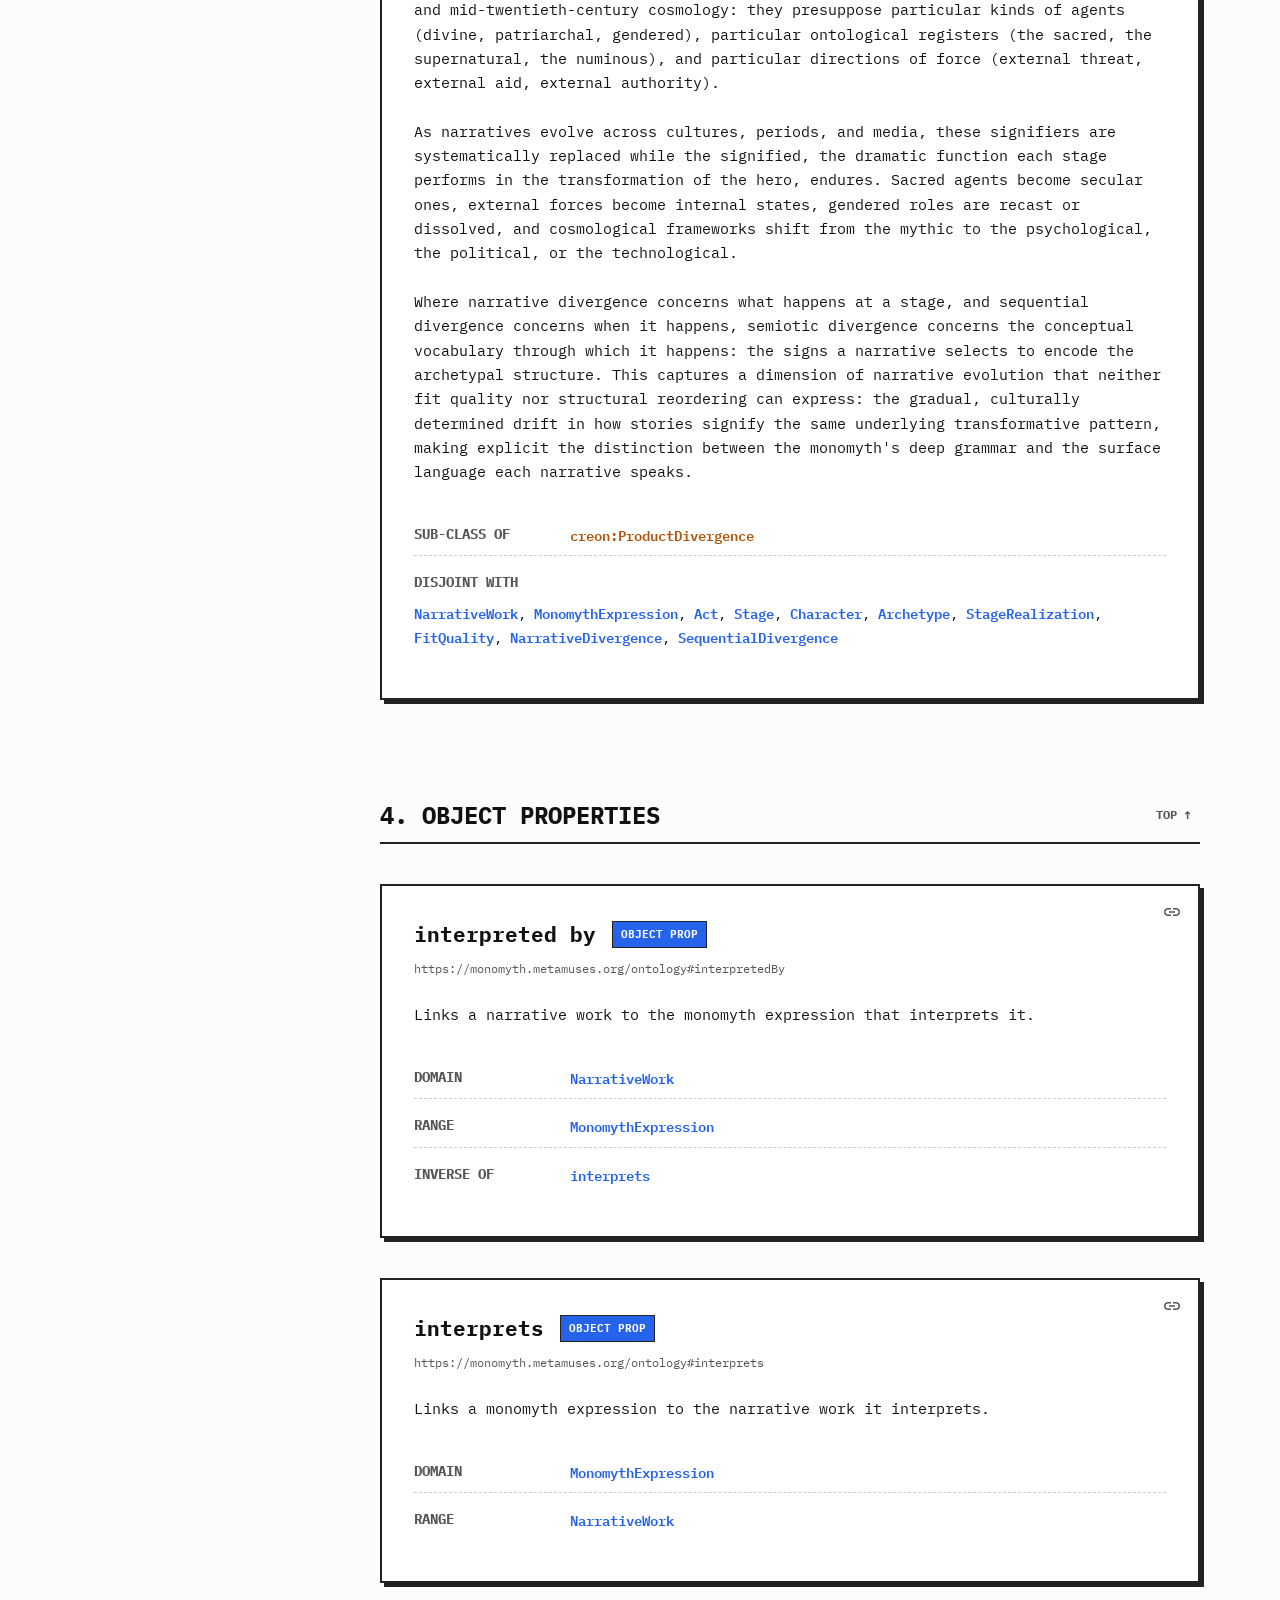
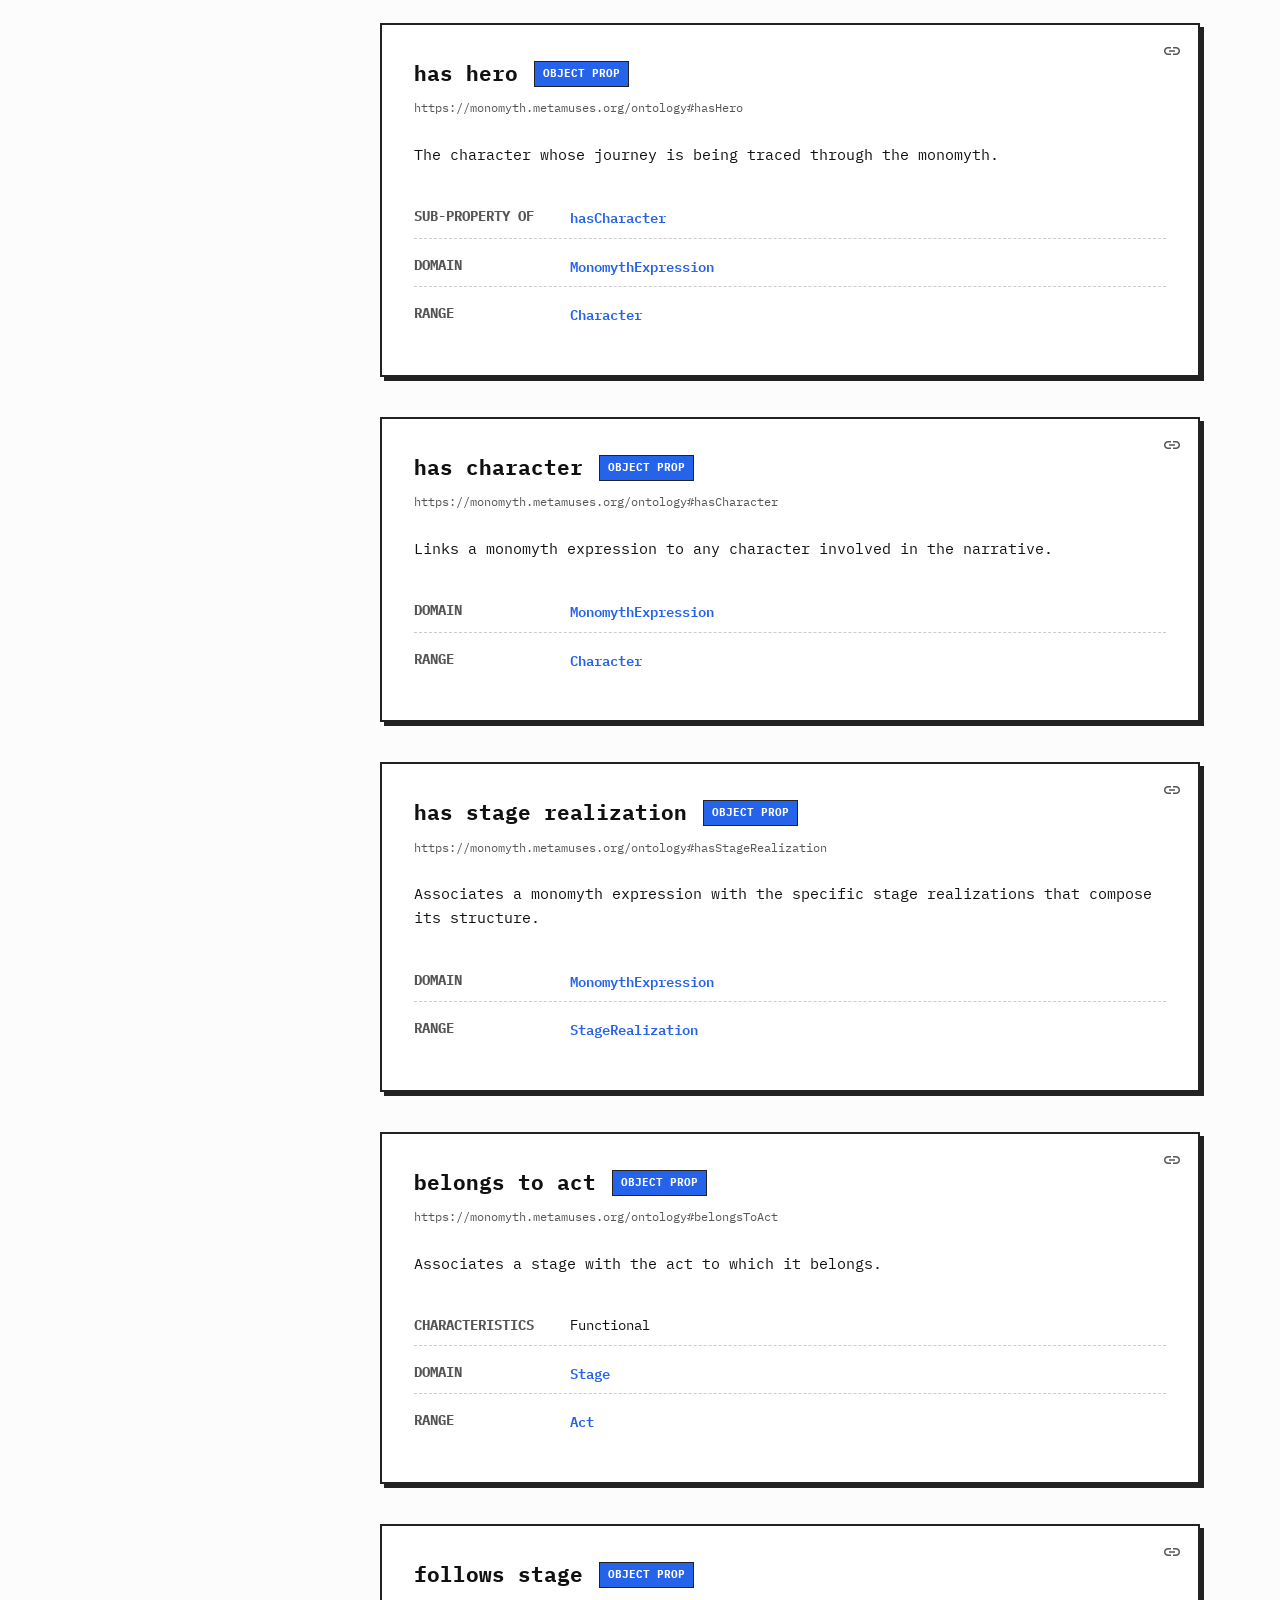
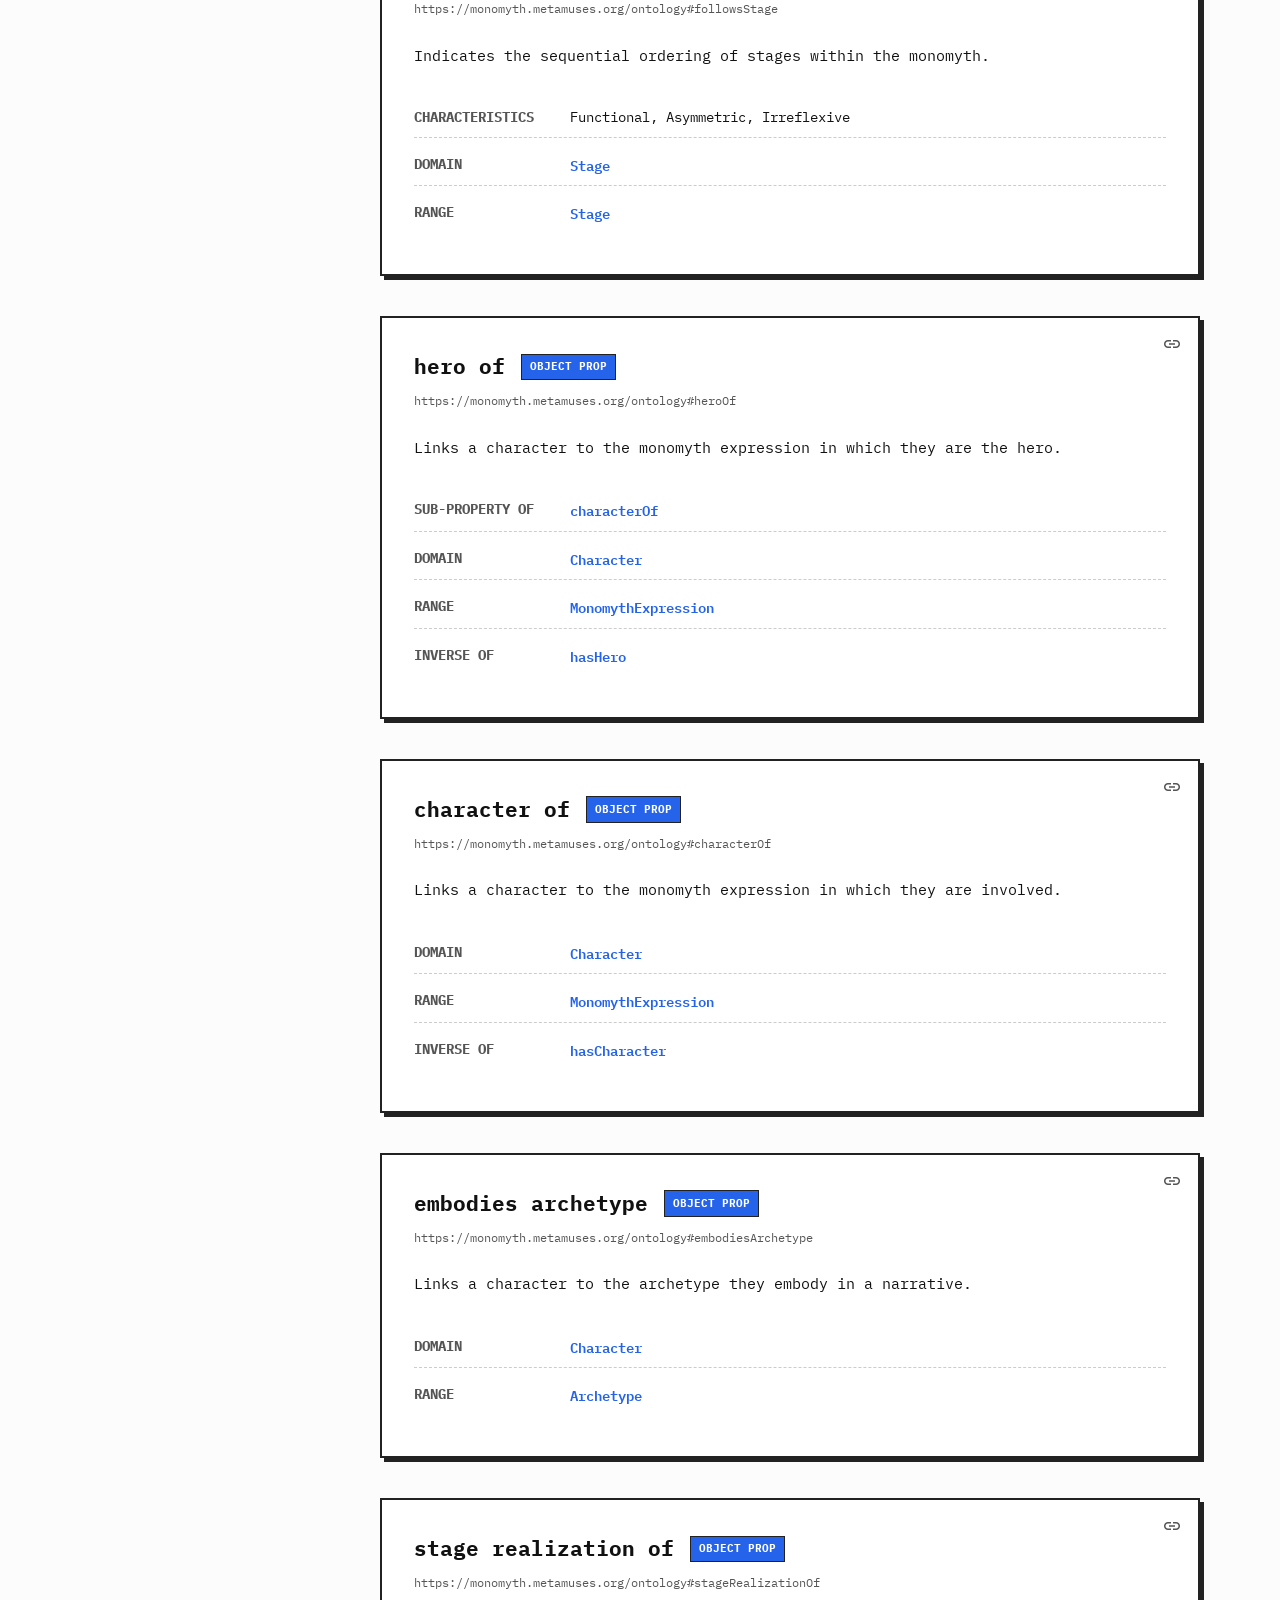
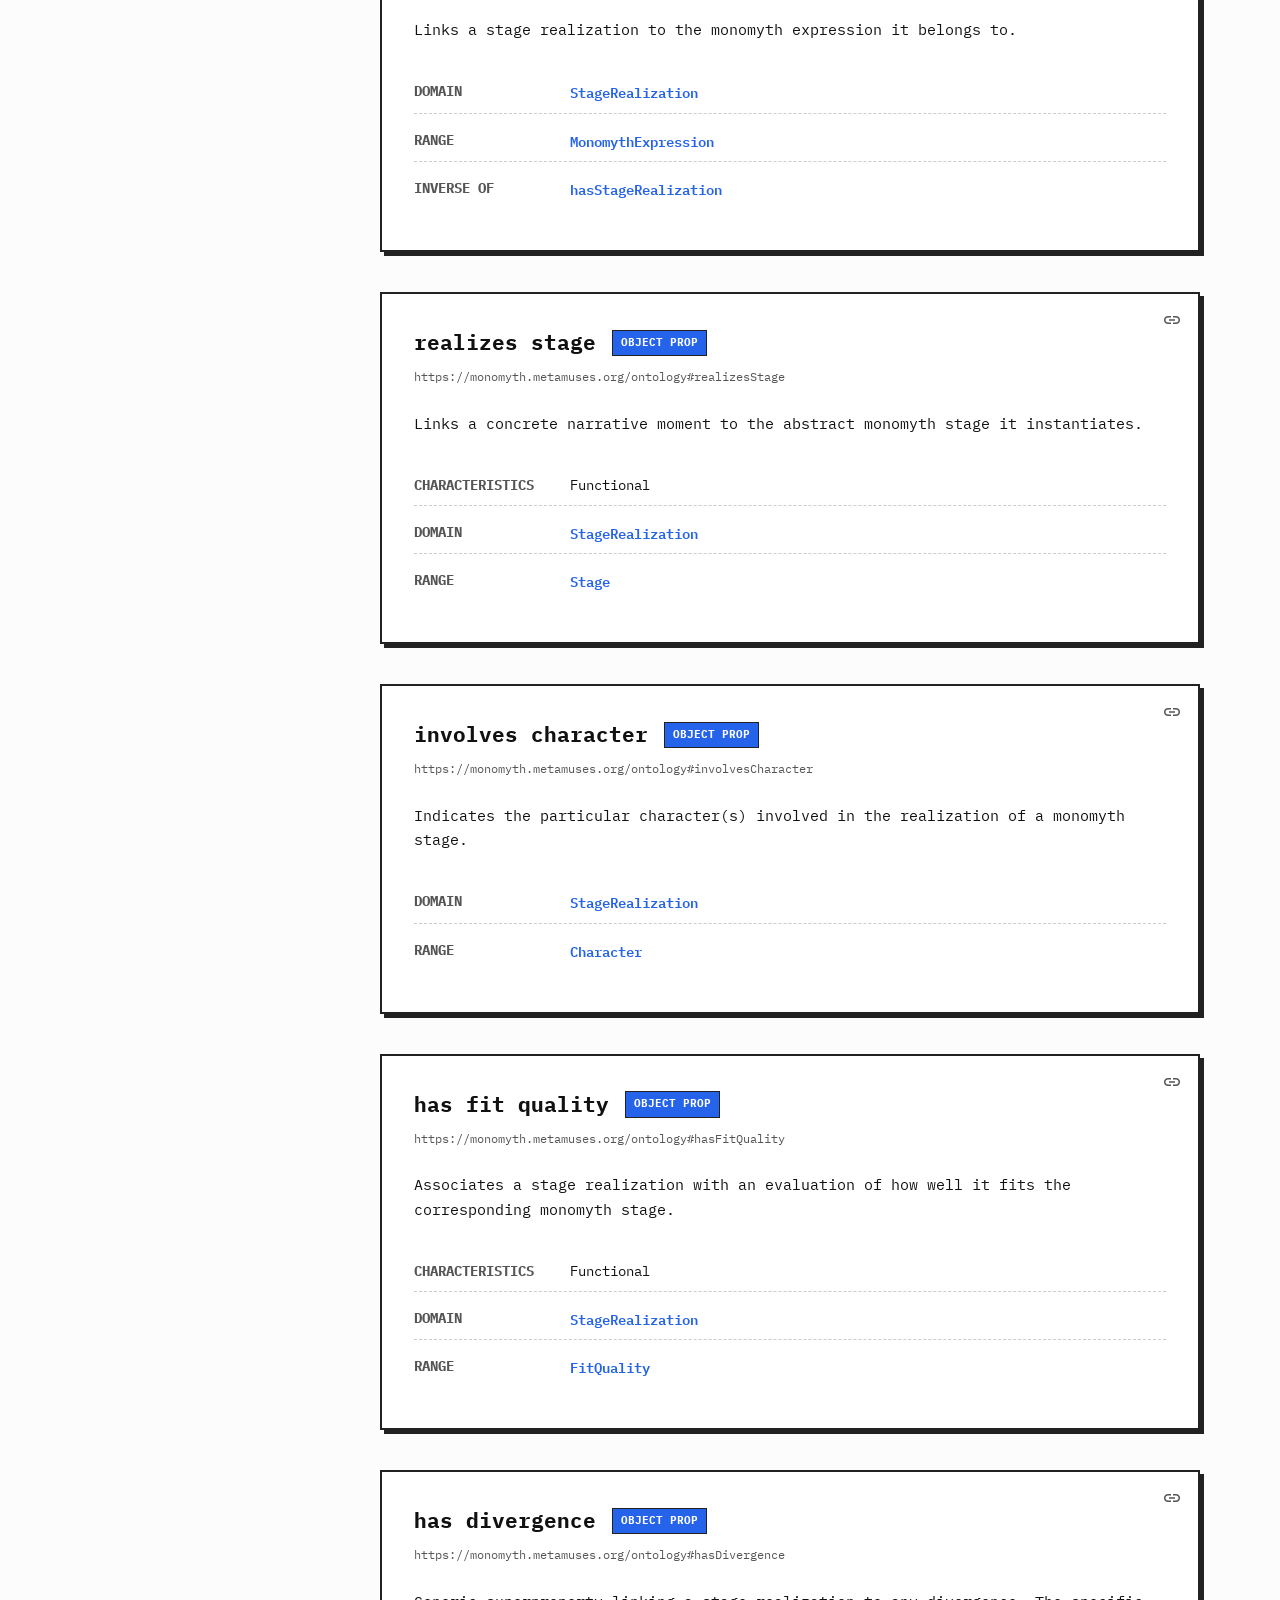
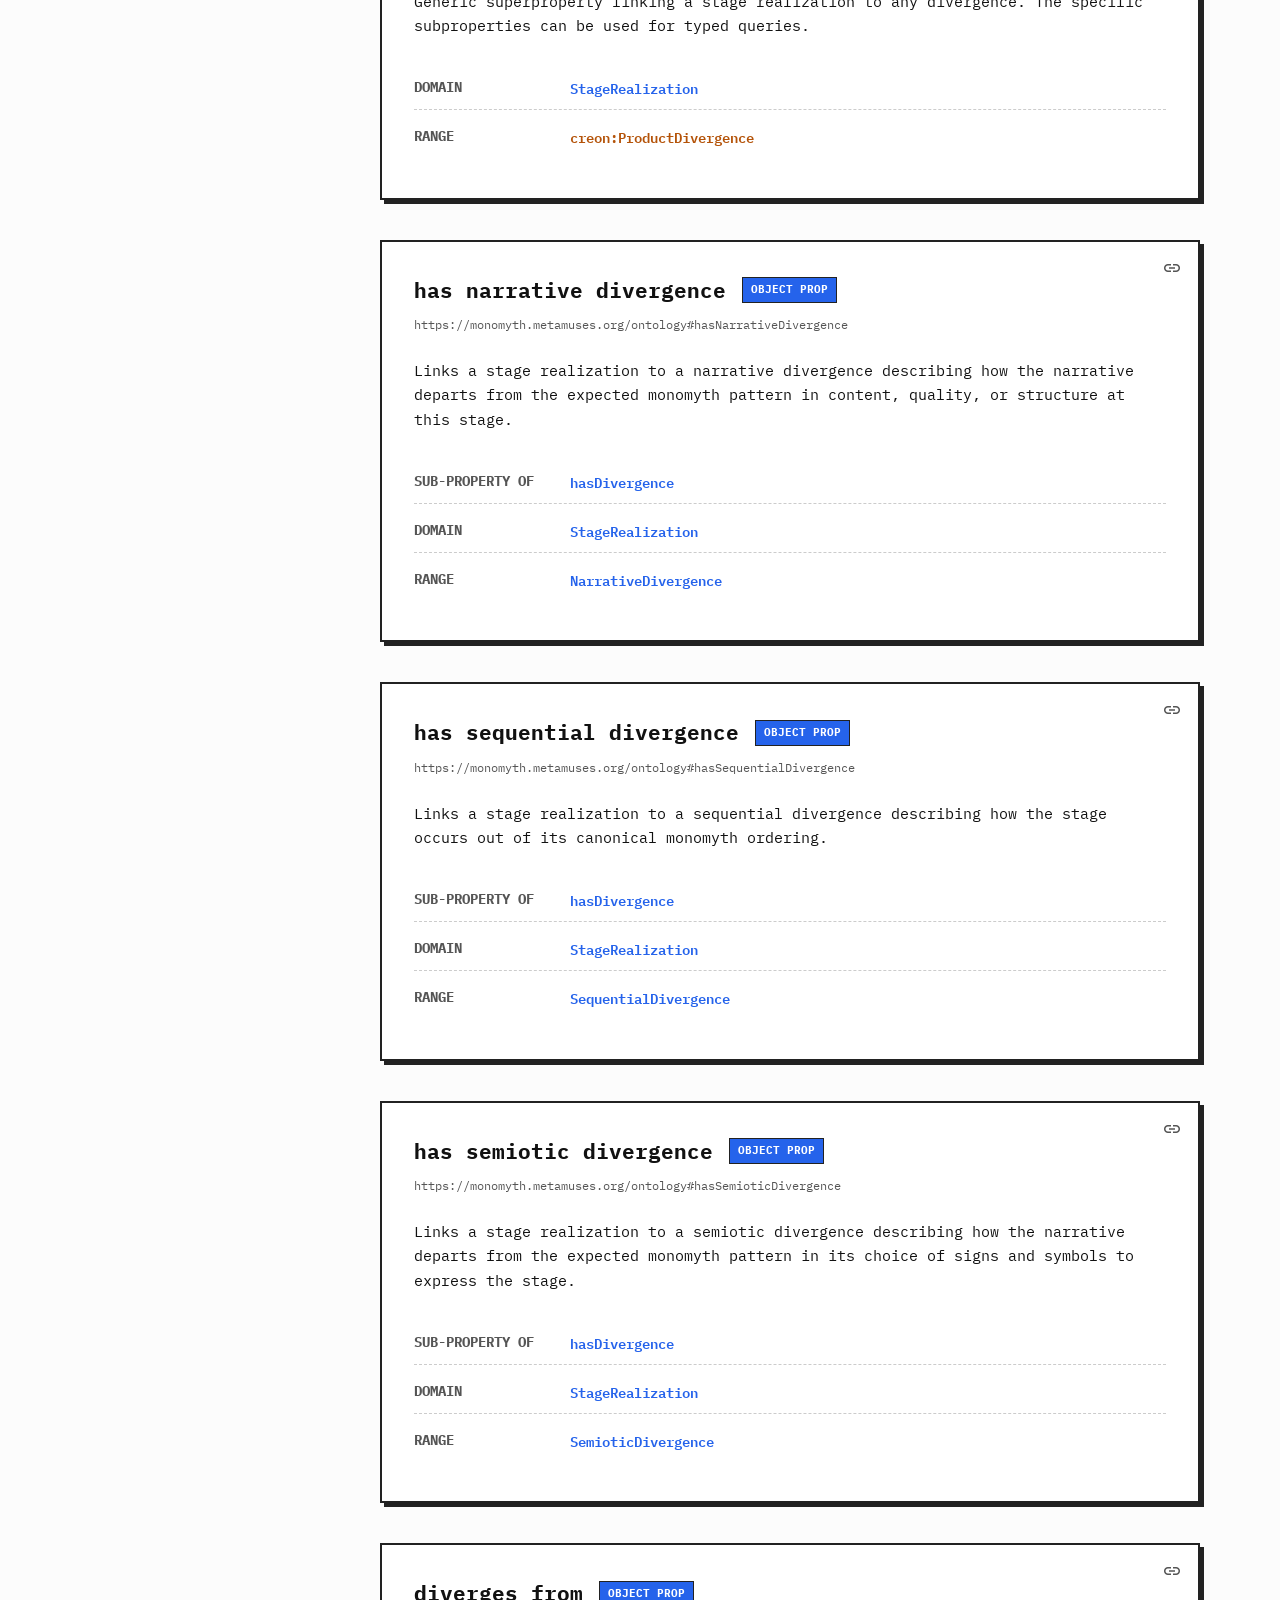
==== commit 58d03855: "Bump version to v1.2" ====
--- a/website/docs.html
+++ b/website/docs.html
@@ -401,12 +401,12 @@
 concepts based on "The Hero with a Thousand Faces" by Joseph Campbell.</p>
         <div class="metadata-grid">
             <div class="metadata-label">IRI</div><div class="metadata-value"><code>https://monomyth.metamuses.org/ontology#</code></div>
-            <div class="metadata-label">Version</div><div class="metadata-value">1.1</div>
-            <div class="metadata-label">Version IRI</div><div class="metadata-value"><a href="https://monomyth.metamuses.org/1.1/ontology.ttl">https://monomyth.metamuses.org/1.1/ontology.ttl</a></div>
-            <div class="metadata-label">Prior Version</div><div class="metadata-value"><a href="https://monomyth.metamuses.org/1.0/ontology.ttl">https://monomyth.metamuses.org/1.0/ontology.ttl</a></div>
+            <div class="metadata-label">Version</div><div class="metadata-value">1.2</div>
+            <div class="metadata-label">Version IRI</div><div class="metadata-value"><a href="https://monomyth.metamuses.org/1.2/ontology.ttl">https://monomyth.metamuses.org/1.2/ontology.ttl</a></div>
+            <div class="metadata-label">Prior Version</div><div class="metadata-value"><a href="https://monomyth.metamuses.org/1.1/ontology.ttl">https://monomyth.metamuses.org/1.1/ontology.ttl</a></div>
             <div class="metadata-label">Creators</div><div class="metadata-value">Tommaso Barbato<br>Nicol D'Amelio<br>Maryam Dadrasrazi<br>Martina Uccheddu</div>
             <div class="metadata-label">Created</div><div class="metadata-value">2026-05-13</div>
-            <div class="metadata-label">Modified</div><div class="metadata-value">2026-05-21</div>
+            <div class="metadata-label">Modified</div><div class="metadata-value">2026-07-18</div>
             <div class="metadata-label">License</div><div class="metadata-value"><a href="https://creativecommons.org/licenses/by/4.0/">https://creativecommons.org/licenses/by/4.0/</a></div>
             <div class="metadata-label">Publisher</div><div class="metadata-value"><a href="https://github.com/metamuses">https://github.com/metamuses</a></div>
             <div class="metadata-label">See Also</div><div class="metadata-value"><a href="https://monomyth.metamuses.org">https://monomyth.metamuses.org</a><br> <a href="https://monomyth.metamuses.org/docs">https://monomyth.metamuses.org/docs</a><br> <a href="https://github.com/metamuses/monomyth">https://github.com/metamuses/monomyth</a><br></div>
